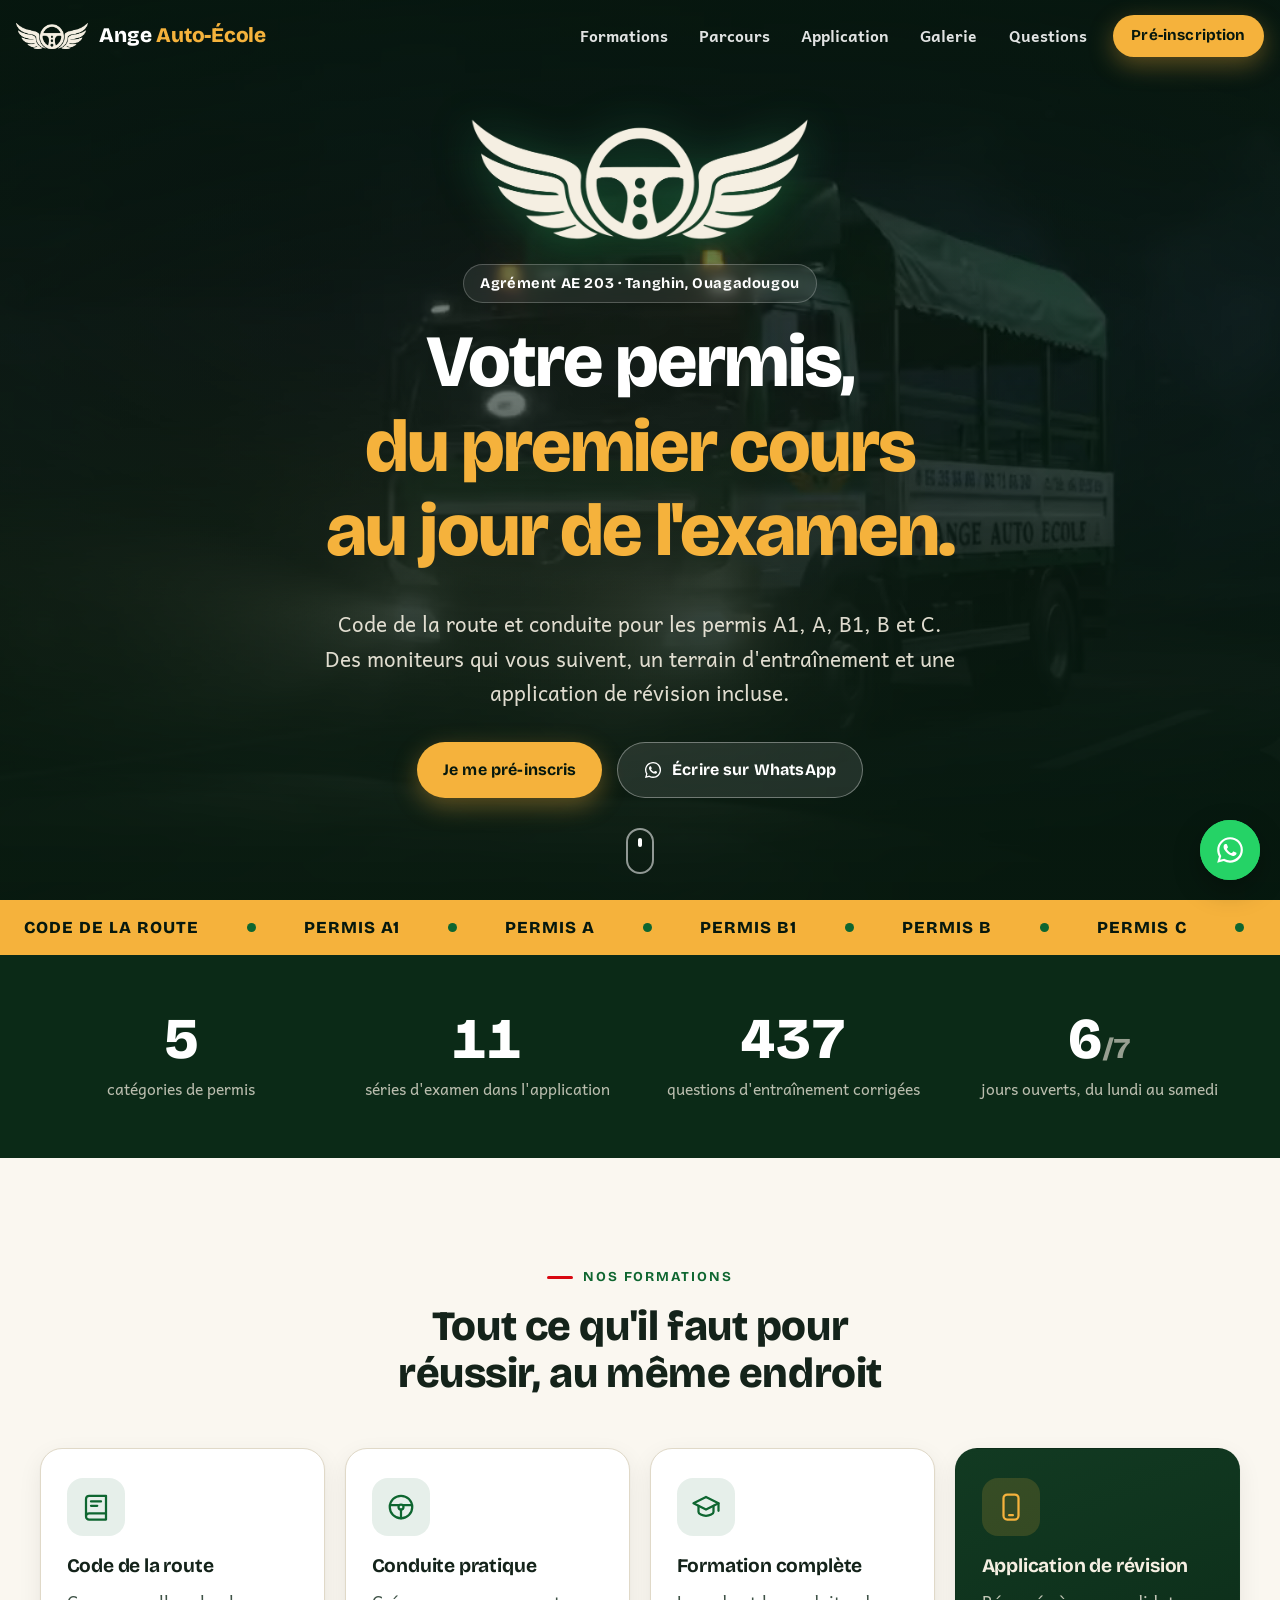
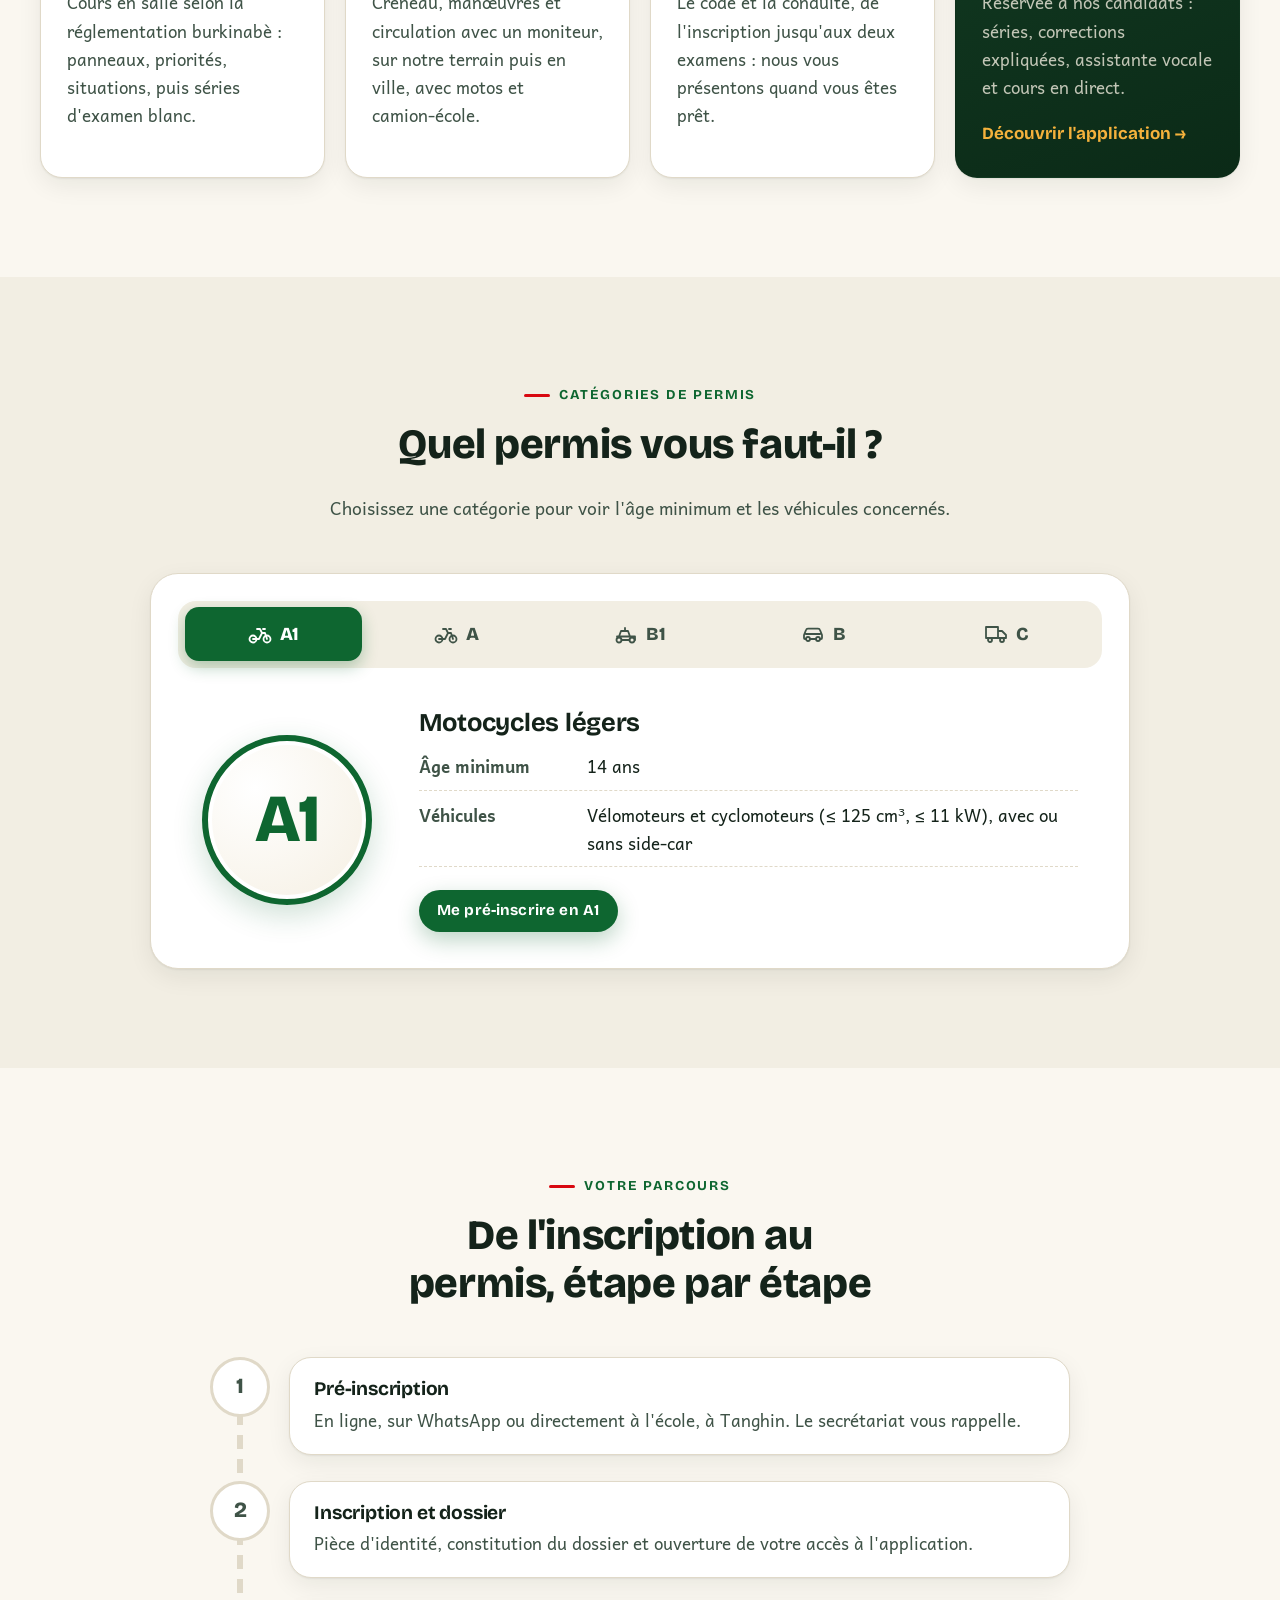
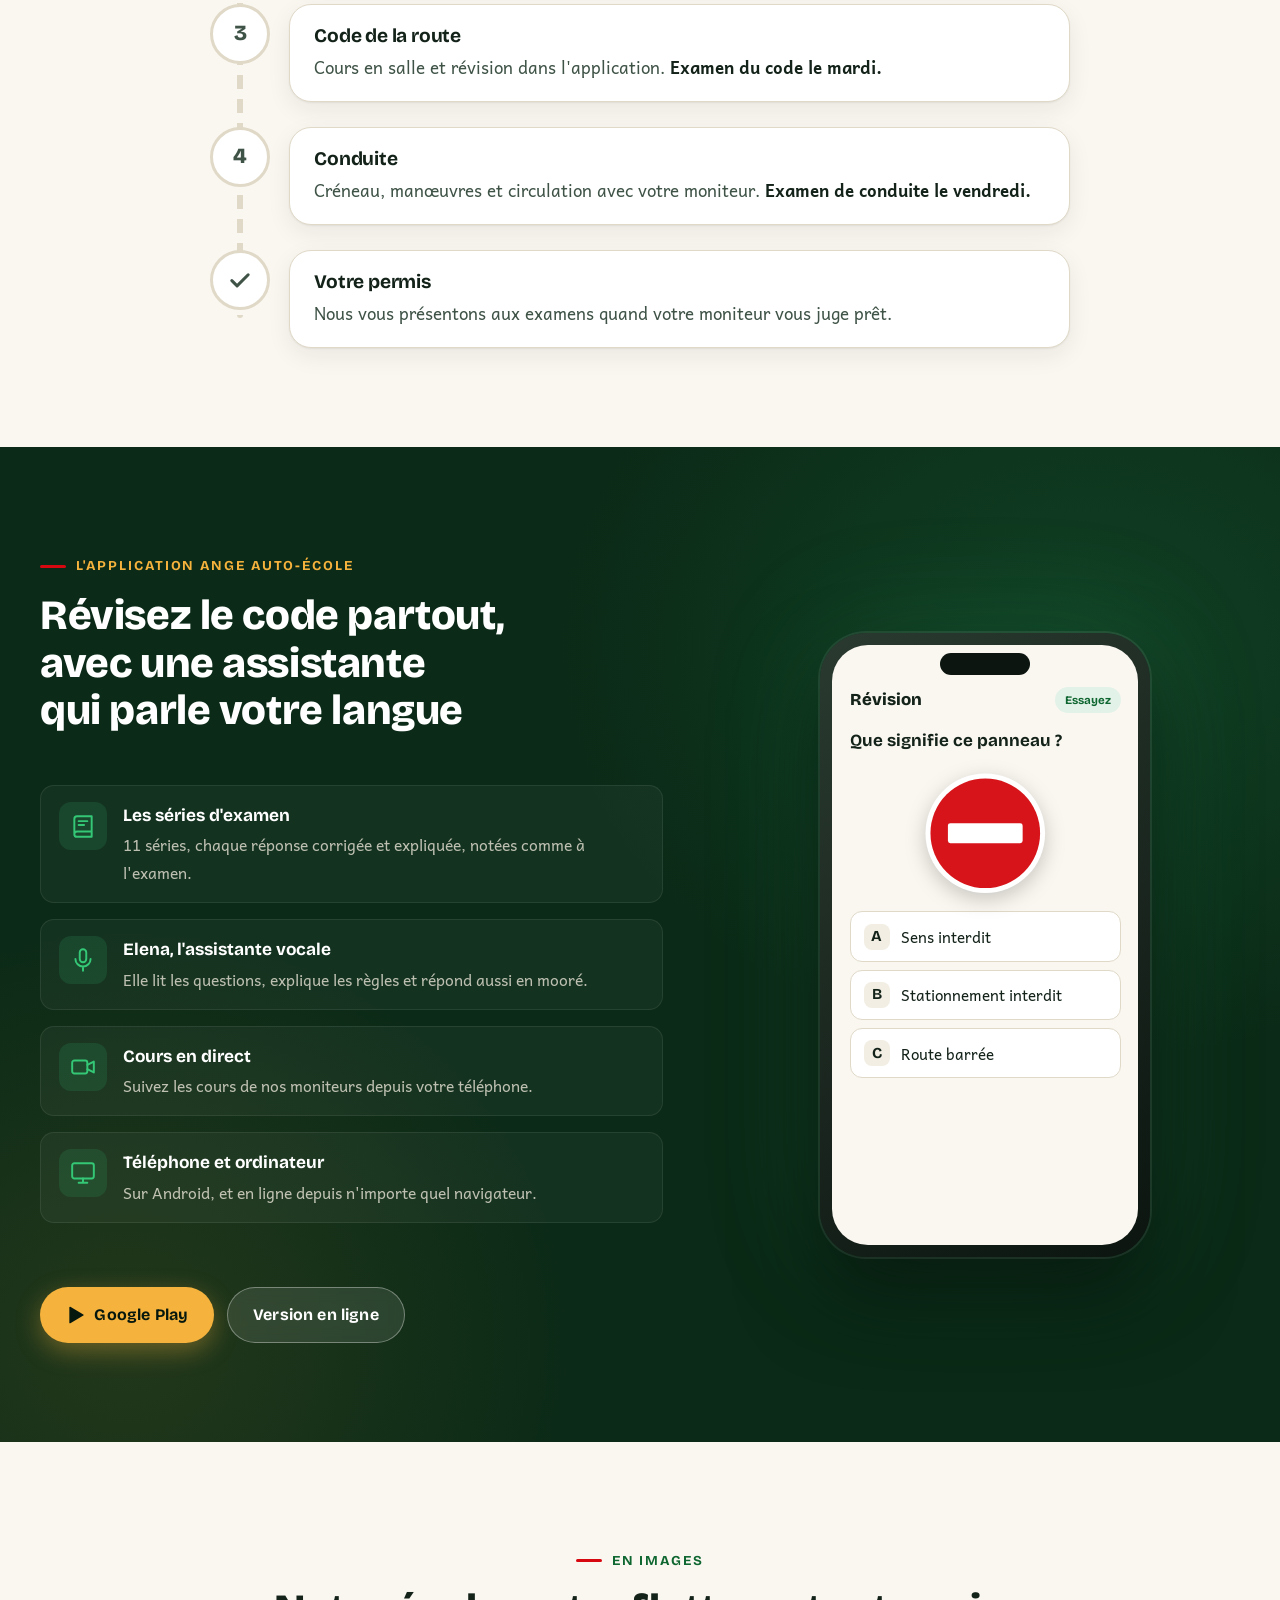
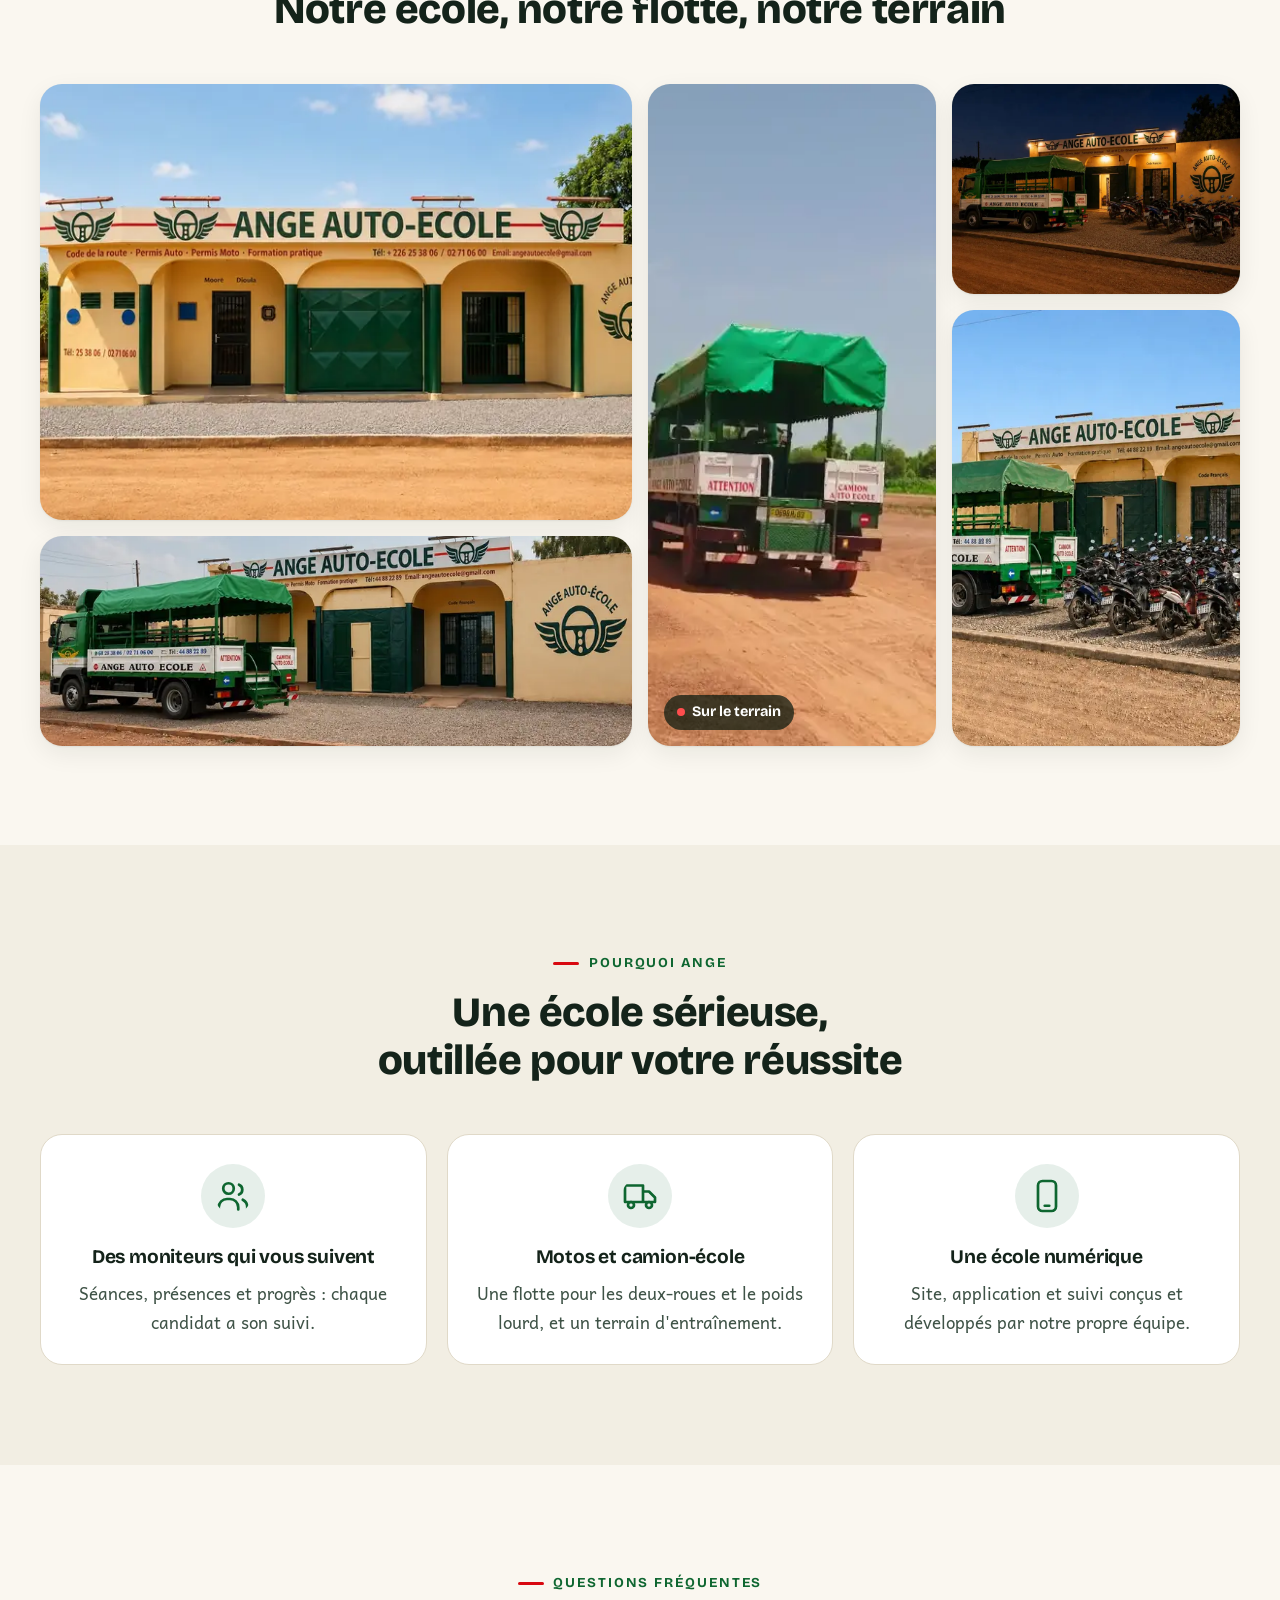
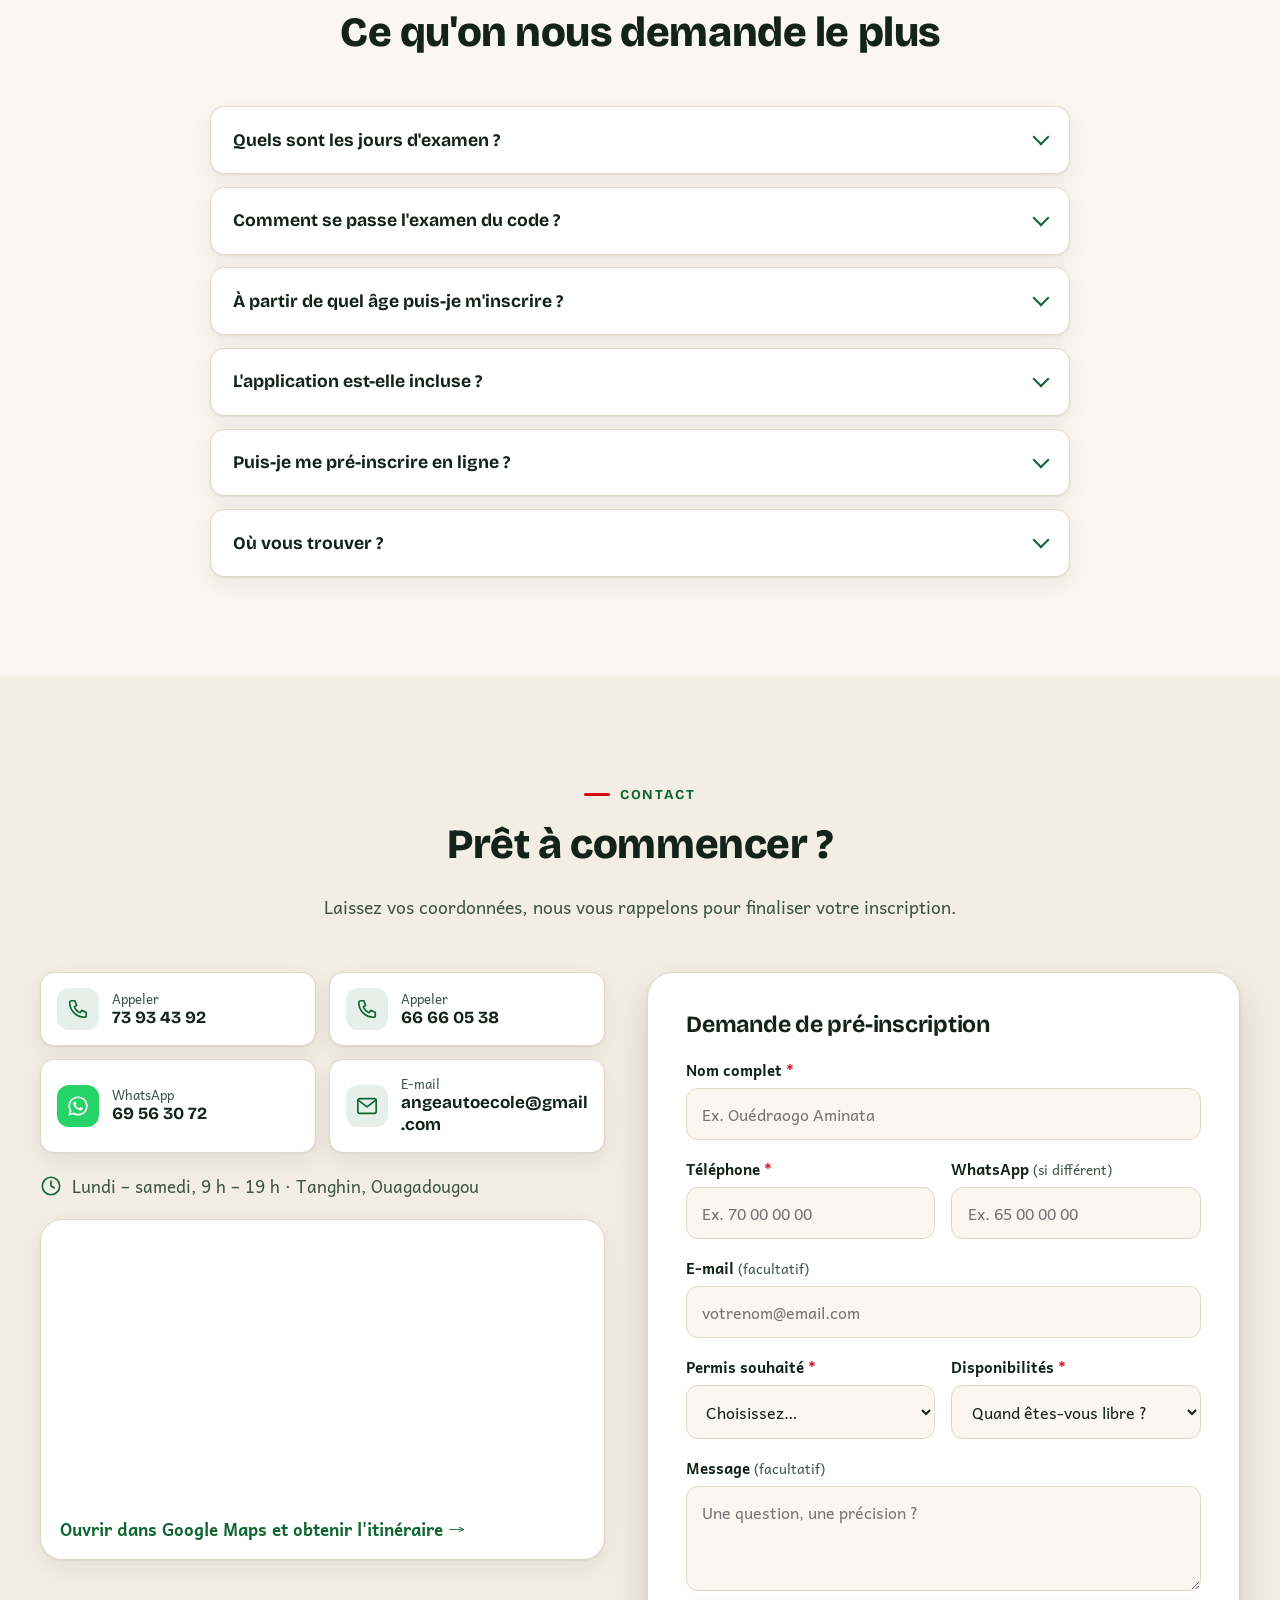
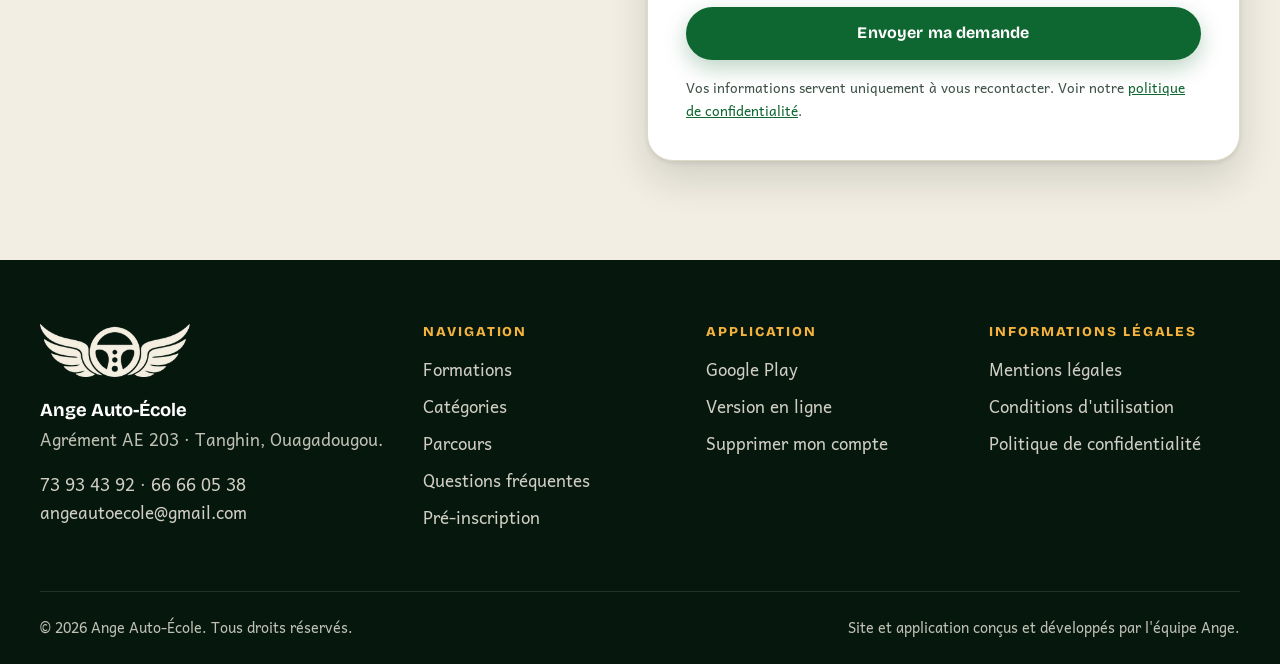
==== index.html @ 846c9642 "Logo roue ailee dans l'en-tete, retrait de la mention DGTTM, agrement AE 203 Co-Authored-By: Claude " ====
<!DOCTYPE html>
<html lang="fr">
<head>
    <meta charset="UTF-8">
    <meta name="viewport" content="width=device-width, initial-scale=1.0">
    <title>Ange Auto-École — Permis de conduire à Ouagadougou (Tanghin)</title>
    <meta name="description" content="Agrément AE 203 · Tanghin, Ouagadougou. Code de la route et conduite, permis A1, A, B1, B et C. Application de révision incluse pour nos candidats. Pré-inscription en ligne.">
    <meta property="og:type" content="website">
    <meta property="og:title" content="Ange Auto-École — Permis de conduire à Ouagadougou">
    <meta property="og:description" content="Code de la route et conduite, permis A1, A, B1, B et C. Agrément AE 203, avec son application de révision.">
    <meta property="og:image" content="https://www.angeautoecole.com/assets/images/Image6_ANGE.jpeg">
    <meta property="og:url" content="https://www.angeautoecole.com/">
    <meta property="og:site_name" content="Ange Auto-École">
    <meta property="og:locale" content="fr_FR">
    <meta name="twitter:card" content="summary_large_image">
    <meta name="theme-color" content="#0b2a17">
    <meta name="color-scheme" content="light dark">
    <link rel="icon" type="image/png" href="assets/icons/icon-192.png">
    <link rel="manifest" href="manifest.json">
    <link rel="apple-touch-icon" href="assets/icons/apple-touch-icon.png">
    <meta name="apple-mobile-web-app-capable" content="yes">
    <meta name="apple-mobile-web-app-status-bar-style" content="black-translucent">
    <meta name="apple-mobile-web-app-title" content="Ange Auto-École">
    <link rel="canonical" href="https://www.angeautoecole.com/">
    <link rel="preconnect" href="https://fonts.googleapis.com">
    <link rel="preconnect" href="https://fonts.gstatic.com" crossorigin>
    <link href="https://fonts.googleapis.com/css2?family=Andika:wght@400;700&family=Bricolage+Grotesque:opsz,wght@12..96,600;12..96,700;12..96,800&display=swap" rel="stylesheet">
    <link rel="preload" as="image" href="assets/video/accueil-camion.webp">
    <link rel="stylesheet" href="styles.css?v=4">
    <script>document.documentElement.classList.add('js');</script>
    <script type="application/ld+json">
    {
        "@context": "https://schema.org",
        "@type": "DrivingSchool",
        "name": "Ange Auto-École",
        "url": "https://www.angeautoecole.com",
        "logo": "https://www.angeautoecole.com/assets/logo/LOGO_ANGE.png",
        "image": "https://www.angeautoecole.com/assets/images/Image6_ANGE.jpeg",
        "telephone": ["+22673934392", "+22666660538", "+22669563072"],
        "email": "angeautoecole@gmail.com",
        "address": {
            "@type": "PostalAddress",
            "addressLocality": "Tanghin, Ouagadougou",
            "addressCountry": "BF"
        },
        "geo": {
            "@type": "GeoCoordinates",
            "latitude": 12.4052614,
            "longitude": -1.5313842
        },
        "hasMap": "https://maps.google.com/?cid=18433097318512551533",
        "areaServed": "Ouagadougou",
        "openingHours": "Mo-Sa 09:00-19:00",
        "description": "Auto-école à Tanghin, Ouagadougou, agrément AE 203. Formation au code de la route et à la conduite pratique, catégories A1, A, B1, B, C."
    }
    </script>
    <script type="application/ld+json">
    {
        "@context": "https://schema.org",
        "@type": "FAQPage",
        "mainEntity": [
            {"@type": "Question", "name": "Quels sont les jours d'examen ?", "acceptedAnswer": {"@type": "Answer", "text": "À Ouagadougou, l'examen du code a lieu le mardi et l'examen de conduite le vendredi. Nous vous inscrivons à la session quand votre moniteur vous juge prêt."}},
            {"@type": "Question", "name": "Comment se passe l'examen du code ?", "acceptedAnswer": {"@type": "Answer", "text": "Dans sa forme sur planches projetées, l'examen compte 30 questions et il faut au moins 25 bonnes réponses. Une question à plusieurs réponses n'est juste que si toutes les bonnes cases sont cochées, et elles seules."}},
            {"@type": "Question", "name": "À partir de quel âge puis-je m'inscrire ?", "acceptedAnswer": {"@type": "Answer", "text": "14 ans pour le permis A1, 16 ans pour le A et le B1, 18 ans pour le B et le C."}},
            {"@type": "Question", "name": "L'application est-elle incluse ?", "acceptedAnswer": {"@type": "Answer", "text": "Oui. L'application Ange Auto-École est réservée à nos candidats : votre accès est créé avec votre inscription au secrétariat."}},
            {"@type": "Question", "name": "Puis-je me pré-inscrire en ligne ?", "acceptedAnswer": {"@type": "Answer", "text": "Oui, avec le formulaire de pré-inscription du site. Le secrétariat vous rappelle pour finaliser l'inscription."}}
        ]
    }
    </script>
</head>
<body class="page-accueil">
    <a class="lien-evitement" href="#contenu">Aller au contenu</a>
    <div class="progression" aria-hidden="true"><span></span></div>

    <header class="entete" data-entete>
        <nav class="entete__barre" aria-label="Navigation principale">
            <a class="marque" href="index.html" aria-label="Ange Auto-École, accueil">
                <span class="marque__logo" aria-hidden="true"></span>
                <span class="marque__nom">Ange <span>Auto-École</span></span>
            </a>
            <button class="burger" type="button" aria-expanded="false" aria-controls="menu" aria-label="Ouvrir le menu">
                <span></span><span></span><span></span>
            </button>
            <ul class="menu" id="menu">
                <li><a href="#formations">Formations</a></li>
                <li><a href="#parcours">Parcours</a></li>
                <li><a href="#application">Application</a></li>
                <li><a href="#galerie">Galerie</a></li>
                <li><a href="#faq">Questions</a></li>
                <li class="menu__cta"><a class="bouton bouton--or bouton--petit" href="#contact">Pré-inscription</a></li>
            </ul>
        </nav>
    </header>

    <main id="contenu">
        <!-- ============ ACCUEIL ============ -->
        <section class="hero" aria-labelledby="hero-titre">
            <div class="hero__fond" aria-hidden="true">
                <img class="hero__affiche" src="assets/video/accueil-camion.webp" alt="" width="1280" height="720">
                <video class="hero__video" muted loop playsinline preload="none" poster="assets/video/accueil-camion.webp" data-video-accueil>
                    <source data-src="assets/video/accueil-camion.webm" type="video/webm">
                    <source data-src="assets/video/accueil-camion.mp4" type="video/mp4">
                </video>
                <div class="hero__voile"></div>
            </div>

            <div class="hero__contenu">
                <div class="embleme embleme--anime" role="img" aria-label="Logo Ange Auto-École : la roue ailée">
                    <div class="embleme__aile embleme__aile--gauche">
                        <span class="embleme__calque embleme__calque--haut"></span>
                        <span class="embleme__calque embleme__calque--bas"></span>
                    </div>
                    <div class="embleme__aile embleme__aile--droite">
                        <span class="embleme__calque embleme__calque--haut"></span>
                        <span class="embleme__calque embleme__calque--bas"></span>
                    </div>
                    <span class="embleme__calque embleme__calque--volant"></span>
                </div>

                <p class="hero__surtitre">Agrément AE 203 · Tanghin, Ouagadougou</p>
                <h1 id="hero-titre" class="hero__titre">
                    Votre permis,
                    <span class="texte-or">du premier cours au jour de l'examen.</span>
                </h1>
                <p class="hero__texte">Code de la route et conduite pour les permis A1, A, B1, B et C. Des moniteurs qui vous suivent, un terrain d'entraînement et une application de révision incluse.</p>
                <div class="hero__actions">
                    <a class="bouton bouton--or" href="#contact">Je me pré-inscris</a>
                    <a class="bouton bouton--verre" href="https://wa.me/22669563072?text=Bonjour%2C%20je%20souhaite%20des%20informations%20sur%20les%20formations%20d%27Ange%20Auto-%C3%89cole." target="_blank" rel="noopener">
                        <svg class="icone" aria-hidden="true"><use href="#i-whatsapp"></use></svg>
                        Écrire sur WhatsApp
                    </a>
                </div>
            </div>

            <a class="hero__defiler" href="#formations" aria-label="Descendre vers les formations"><span></span></a>
        </section>

        <!-- Bande défilante -->
        <div class="bande" aria-hidden="true">
            <div class="bande__piste">
                <span>Code de la route</span><span>Permis A1</span><span>Permis A</span><span>Permis B1</span><span>Permis B</span><span>Permis C</span><span>Agrément AE 203</span><span>Application incluse</span>
                <span>Code de la route</span><span>Permis A1</span><span>Permis A</span><span>Permis B1</span><span>Permis B</span><span>Permis C</span><span>Agrément AE 203</span><span>Application incluse</span>
            </div>
        </div>

        <!-- Chiffres -->
        <section class="chiffres" aria-label="Ange Auto-École en chiffres">
            <div class="conteneur chiffres__grille">
                <div class="chiffre reveal">
                    <strong data-compteur="5">5</strong>
                    <span>catégories de permis</span>
                </div>
                <div class="chiffre reveal" style="--i:1">
                    <strong data-compteur="11">11</strong>
                    <span>séries d'examen dans l'application</span>
                </div>
                <div class="chiffre reveal" style="--i:2">
                    <strong data-compteur="437">437</strong>
                    <span>questions d'entraînement corrigées</span>
                </div>
                <div class="chiffre reveal" style="--i:3">
                    <strong>6<small>/7</small></strong>
                    <span>jours ouverts, du lundi au samedi</span>
                </div>
            </div>
        </section>

        <!-- ============ FORMATIONS ============ -->
        <section id="formations" class="section" aria-labelledby="formations-titre">
            <div class="conteneur">
                <header class="section__entete reveal">
                    <p class="surtitre">Nos formations</p>
                    <h2 id="formations-titre">Tout ce qu'il faut pour réussir, au même endroit</h2>
                </header>

                <div class="offres">
                    <article class="offre reveal">
                        <div class="offre__icone"><svg aria-hidden="true"><use href="#i-livre"></use></svg></div>
                        <h3>Code de la route</h3>
                        <p>Cours en salle selon la réglementation burkinabè : panneaux, priorités, situations, puis séries d'examen blanc.</p>
                    </article>
                    <article class="offre reveal" style="--i:1">
                        <div class="offre__icone"><svg aria-hidden="true"><use href="#i-volant"></use></svg></div>
                        <h3>Conduite pratique</h3>
                        <p>Créneau, manœuvres et circulation avec un moniteur, sur notre terrain puis en ville, avec motos et camion-école.</p>
                    </article>
                    <article class="offre reveal" style="--i:2">
                        <div class="offre__icone"><svg aria-hidden="true"><use href="#i-diplome"></use></svg></div>
                        <h3>Formation complète</h3>
                        <p>Le code et la conduite, de l'inscription jusqu'aux deux examens : nous vous présentons quand vous êtes prêt.</p>
                    </article>
                    <a class="offre offre--app reveal" style="--i:3" href="#application">
                        <div class="offre__icone"><svg aria-hidden="true"><use href="#i-telephone"></use></svg></div>
                        <h3>Application de révision</h3>
                        <p>Réservée à nos candidats : séries, corrections expliquées, assistante vocale et cours en direct.</p>
                        <span class="offre__lien">Découvrir l'application <span aria-hidden="true">→</span></span>
                    </a>
                </div>
            </div>
        </section>

        <!-- ============ CATÉGORIES ============ -->
        <section id="categories" class="section section--creme" aria-labelledby="categories-titre">
            <div class="conteneur">
                <header class="section__entete reveal">
                    <p class="surtitre">Catégories de permis</p>
                    <h2 id="categories-titre">Quel permis vous faut-il ?</h2>
                    <p class="section__intro">Choisissez une catégorie pour voir l'âge minimum et les véhicules concernés.</p>
                </header>

                <div class="categories reveal" data-categories>
                    <div class="categories__onglets" role="tablist" aria-label="Catégories de permis">
                        <button role="tab" id="onglet-a1" aria-controls="cat-a1" aria-selected="true" type="button"><svg aria-hidden="true"><use href="#i-moto"></use></svg>A1</button>
                        <button role="tab" id="onglet-a" aria-controls="cat-a" aria-selected="false" tabindex="-1" type="button"><svg aria-hidden="true"><use href="#i-moto"></use></svg>A</button>
                        <button role="tab" id="onglet-b1" aria-controls="cat-b1" aria-selected="false" tabindex="-1" type="button"><svg aria-hidden="true"><use href="#i-tricycle"></use></svg>B1</button>
                        <button role="tab" id="onglet-b" aria-controls="cat-b" aria-selected="false" tabindex="-1" type="button"><svg aria-hidden="true"><use href="#i-voiture"></use></svg>B</button>
                        <button role="tab" id="onglet-c" aria-controls="cat-c" aria-selected="false" tabindex="-1" type="button"><svg aria-hidden="true"><use href="#i-camion"></use></svg>C</button>
                    </div>

                    <div class="categories__panneaux">
                        <article class="categorie" role="tabpanel" id="cat-a1" aria-labelledby="onglet-a1">
                            <div class="categorie__lettre" aria-hidden="true">A1</div>
                            <div class="categorie__corps">
                                <h3>Motocycles légers</h3>
                                <dl>
                                    <div><dt>Âge minimum</dt><dd>14 ans</dd></div>
                                    <div><dt>Véhicules</dt><dd>Vélomoteurs et cyclomoteurs (≤ 125 cm³, ≤ 11 kW), avec ou sans side-car</dd></div>
                                </dl>
                                <a class="bouton bouton--vert bouton--petit" href="#contact" data-choisir="A1">Me pré-inscrire en A1</a>
                            </div>
                        </article>
                        <article class="categorie" role="tabpanel" id="cat-a" aria-labelledby="onglet-a" hidden>
                            <div class="categorie__lettre" aria-hidden="true">A</div>
                            <div class="categorie__corps">
                                <h3>Motocycles</h3>
                                <dl>
                                    <div><dt>Âge minimum</dt><dd>16 ans</dd></div>
                                    <div><dt>Véhicules</dt><dd>Motocycles de plus de 125 cm³, avec ou sans side-car</dd></div>
                                </dl>
                                <a class="bouton bouton--vert bouton--petit" href="#contact" data-choisir="A">Me pré-inscrire en A</a>
                            </div>
                        </article>
                        <article class="categorie" role="tabpanel" id="cat-b1" aria-labelledby="onglet-b1" hidden>
                            <div class="categorie__lettre" aria-hidden="true">B1</div>
                            <div class="categorie__corps">
                                <h3>Tricycles et quadricycles</h3>
                                <dl>
                                    <div><dt>Âge minimum</dt><dd>16 ans</dd></div>
                                    <div><dt>Véhicules</dt><dd>Tricycles et quadricycles à moteur</dd></div>
                                </dl>
                                <a class="bouton bouton--vert bouton--petit" href="#contact" data-choisir="B1">Me pré-inscrire en B1</a>
                            </div>
                        </article>
                        <article class="categorie" role="tabpanel" id="cat-b" aria-labelledby="onglet-b" hidden>
                            <div class="categorie__lettre" aria-hidden="true">B</div>
                            <div class="categorie__corps">
                                <h3>Voitures</h3>
                                <dl>
                                    <div><dt>Âge minimum</dt><dd>18 ans</dd></div>
                                    <div><dt>Véhicules</dt><dd>Automobiles de PTAC ≤ 3 500 kg, 8 places au plus</dd></div>
                                </dl>
                                <a class="bouton bouton--vert bouton--petit" href="#contact" data-choisir="B">Me pré-inscrire en B</a>
                            </div>
                        </article>
                        <article class="categorie" role="tabpanel" id="cat-c" aria-labelledby="onglet-c" hidden>
                            <div class="categorie__lettre" aria-hidden="true">C</div>
                            <div class="categorie__corps">
                                <h3>Poids lourds</h3>
                                <dl>
                                    <div><dt>Âge minimum</dt><dd>18 ans</dd></div>
                                    <div><dt>Véhicules</dt><dd>Transport de marchandises, PTAC supérieur à 3 500 kg</dd></div>
                                </dl>
                                <a class="bouton bouton--vert bouton--petit" href="#contact" data-choisir="C">Me pré-inscrire en C</a>
                            </div>
                        </article>
                    </div>
                </div>
            </div>
        </section>

        <!-- ============ PARCOURS ============ -->
        <section id="parcours" class="section" aria-labelledby="parcours-titre">
            <div class="conteneur conteneur--etroit">
                <header class="section__entete reveal">
                    <p class="surtitre">Votre parcours</p>
                    <h2 id="parcours-titre">De l'inscription au permis, étape par étape</h2>
                </header>

                <div class="route" data-route>
                    <div class="route__ligne" aria-hidden="true"><span></span></div>
                    <ol>
                        <li class="etape reveal">
                            <span class="etape__num">1</span>
                            <div class="etape__carte">
                                <h3>Pré-inscription</h3>
                                <p>En ligne, sur WhatsApp ou directement à l'école, à Tanghin. Le secrétariat vous rappelle.</p>
                            </div>
                        </li>
                        <li class="etape reveal">
                            <span class="etape__num">2</span>
                            <div class="etape__carte">
                                <h3>Inscription et dossier</h3>
                                <p>Pièce d'identité, constitution du dossier et ouverture de votre accès à l'application.</p>
                            </div>
                        </li>
                        <li class="etape reveal">
                            <span class="etape__num">3</span>
                            <div class="etape__carte">
                                <h3>Code de la route</h3>
                                <p>Cours en salle et révision dans l'application. <strong>Examen du code le mardi.</strong></p>
                            </div>
                        </li>
                        <li class="etape reveal">
                            <span class="etape__num">4</span>
                            <div class="etape__carte">
                                <h3>Conduite</h3>
                                <p>Créneau, manœuvres et circulation avec votre moniteur. <strong>Examen de conduite le vendredi.</strong></p>
                            </div>
                        </li>
                        <li class="etape etape--fin reveal">
                            <span class="etape__num"><svg aria-hidden="true"><use href="#i-check"></use></svg></span>
                            <div class="etape__carte">
                                <h3>Votre permis</h3>
                                <p>Nous vous présentons aux examens quand votre moniteur vous juge prêt.</p>
                            </div>
                        </li>
                    </ol>
                </div>
            </div>
        </section>

        <!-- ============ APPLICATION ============ -->
        <section id="application" class="section section--sombre" aria-labelledby="application-titre">
            <div class="conteneur application">
                <div class="application__texte">
                    <header class="section__entete section__entete--gauche reveal">
                        <p class="surtitre surtitre--or">L'application Ange Auto-École</p>
                        <h2 id="application-titre">Révisez le code partout, avec une assistante qui parle votre langue</h2>
                    </header>
                    <ul class="atouts">
                        <li class="reveal"><svg aria-hidden="true"><use href="#i-livre"></use></svg><div><strong>Les séries d'examen</strong><span>11 séries, chaque réponse corrigée et expliquée, notées comme à l'examen.</span></div></li>
                        <li class="reveal" style="--i:1"><svg aria-hidden="true"><use href="#i-micro"></use></svg><div><strong>Elena, l'assistante vocale</strong><span>Elle lit les questions, explique les règles et répond aussi en mooré.</span></div></li>
                        <li class="reveal" style="--i:2"><svg aria-hidden="true"><use href="#i-direct"></use></svg><div><strong>Cours en direct</strong><span>Suivez les cours de nos moniteurs depuis votre téléphone.</span></div></li>
                        <li class="reveal" style="--i:3"><svg aria-hidden="true"><use href="#i-ecran"></use></svg><div><strong>Téléphone et ordinateur</strong><span>Sur Android, et en ligne depuis n'importe quel navigateur.</span></div></li>
                    </ul>
                    <p class="application__note reveal">Accès réservé à nos candidats inscrits : il est créé avec votre inscription.</p>
                    <div class="application__actions reveal">
                        <a class="bouton bouton--or" href="https://play.google.com/store/apps/details?id=com.angeautoecole.app" target="_blank" rel="noopener">
                            <svg class="icone" aria-hidden="true"><use href="#i-play"></use></svg>
                            Google Play
                        </a>
                        <a class="bouton bouton--verre" href="https://app.angeautoecole.com/" target="_blank" rel="noopener">Version en ligne</a>
                    </div>
                </div>

                <div class="telephone reveal" style="--i:2">
                    <div class="telephone__ecran">
                        <div class="telephone__barre"><span>Révision</span><span class="pastille">Essayez</span></div>
                        <p class="telephone__question">Que signifie ce panneau ?</p>
                        <svg class="panneau" viewBox="0 0 100 100" role="img" aria-label="Panneau rond rouge barré d'un trait blanc horizontal">
                            <circle cx="50" cy="50" r="48" fill="#fff"/>
                            <circle cx="50" cy="50" r="44" fill="#d7141a"/>
                            <rect x="20" y="42" width="60" height="16" rx="2" fill="#fff"/>
                        </svg>
                        <div class="quiz" data-quiz>
                            <button type="button" data-juste="true"><b>A</b>Sens interdit</button>
                            <button type="button"><b>B</b>Stationnement interdit</button>
                            <button type="button"><b>C</b>Route barrée</button>
                        </div>
                        <div class="verdict" data-verdict hidden>
                            <img src="assets/elena/elena-felicitations.webp" width="56" height="56" alt="">
                            <p aria-live="polite"></p>
                        </div>
                    </div>
                </div>
            </div>
        </section>

        <!-- ============ GALERIE ============ -->
        <section id="galerie" class="section" aria-labelledby="galerie-titre">
            <div class="conteneur">
                <header class="section__entete reveal">
                    <p class="surtitre">En images</p>
                    <h2 id="galerie-titre">Notre école, notre flotte, notre terrain</h2>
                </header>

                <div class="galerie" data-galerie>
                    <button class="galerie__item galerie__item--large reveal" type="button" data-grand="assets/photos/ange-6-1600.webp" aria-label="Agrandir : la façade de jour">
                        <img src="assets/photos/ange-6-800.webp" srcset="assets/photos/ange-6-800.webp 800w, assets/photos/ange-6-1600.webp 1600w" sizes="(min-width: 900px) 60vw, 100vw" alt="Façade d’Ange Auto-École de jour, avec son enseigne et la roue ailée peinte" loading="lazy" width="800" height="450">
                    </button>
                    <div class="galerie__item galerie__item--video reveal" style="--i:1">
                        <video muted loop playsinline preload="none" poster="assets/video/terrain.webp" data-video-terrain aria-label="Le camion-école sur le terrain d'entraînement">
                            <source data-src="assets/video/terrain.mp4" type="video/mp4">
                        </video>
                        <span class="galerie__legende">Sur le terrain</span>
                    </div>
                    <button class="galerie__item reveal" style="--i:2" type="button" data-grand="assets/photos/ange-3-1600.webp" aria-label="Agrandir : la façade de nuit">
                        <img src="assets/photos/ange-3-800.webp" alt="Façade d'Ange Auto-École de nuit, avec le camion et les motos-écoles" loading="lazy" width="800" height="600">
                    </button>
                    <button class="galerie__item reveal" style="--i:3" type="button" data-grand="assets/photos/ange-4-1600.webp" aria-label="Agrandir : le camion et les motos">
                        <img src="assets/photos/ange-4-800.webp" alt="Le camion-école et la flotte de motos garés devant Ange Auto-École" loading="lazy" width="800" height="600">
                    </button>
                    <button class="galerie__item reveal" style="--i:4" type="button" data-grand="assets/photos/ange-5-1600.webp" aria-label="Agrandir : le camion-école de jour">
                        <img src="assets/photos/ange-5-800.webp" alt="Camion-école et façade d'Ange Auto-École de jour" loading="lazy" width="800" height="600">
                    </button>
                </div>
            </div>
        </section>

        <dialog class="visionneuse" data-visionneuse aria-label="Photo agrandie">
            <img src="" alt="">
            <button class="visionneuse__fermer" type="button" aria-label="Fermer">×</button>
            <button class="visionneuse__nav visionneuse__nav--prec" type="button" aria-label="Photo précédente">‹</button>
            <button class="visionneuse__nav visionneuse__nav--suiv" type="button" aria-label="Photo suivante">›</button>
        </dialog>

        <!-- ============ POURQUOI ============ -->
        <section class="section section--creme" aria-labelledby="pourquoi-titre">
            <div class="conteneur">
                <header class="section__entete reveal">
                    <p class="surtitre">Pourquoi Ange</p>
                    <h2 id="pourquoi-titre">Une école sérieuse, outillée pour votre réussite</h2>
                </header>
                <div class="raisons">
                    <div class="raison reveal"><svg aria-hidden="true"><use href="#i-moniteur"></use></svg><h3>Des moniteurs qui vous suivent</h3><p>Séances, présences et progrès : chaque candidat a son suivi.</p></div>
                    <div class="raison reveal" style="--i:1"><svg aria-hidden="true"><use href="#i-camion"></use></svg><h3>Motos et camion-école</h3><p>Une flotte pour les deux-roues et le poids lourd, et un terrain d'entraînement.</p></div>
                    <div class="raison reveal" style="--i:2"><svg aria-hidden="true"><use href="#i-telephone"></use></svg><h3>Une école numérique</h3><p>Site, application et suivi conçus et développés par notre propre équipe.</p></div>
                </div>
            </div>
        </section>

        <!-- ============ FAQ ============ -->
        <section id="faq" class="section" aria-labelledby="faq-titre">
            <div class="conteneur conteneur--etroit">
                <header class="section__entete reveal">
                    <p class="surtitre">Questions fréquentes</p>
                    <h2 id="faq-titre">Ce qu'on nous demande le plus</h2>
                </header>
                <div class="faq">
                    <details class="reveal">
                        <summary>Quels sont les jours d'examen ?</summary>
                        <p>À Ouagadougou, l'examen du code a lieu le <strong>mardi</strong> et l'examen de conduite le <strong>vendredi</strong>. Nous vous inscrivons à la session quand votre moniteur vous juge prêt.</p>
                    </details>
                    <details class="reveal">
                        <summary>Comment se passe l'examen du code ?</summary>
                        <p>Dans sa forme sur planches projetées, l'examen compte <strong>30 questions</strong> et il faut au moins <strong>25 bonnes réponses</strong>. Une question à plusieurs réponses n'est juste que si toutes les bonnes cases sont cochées, et elles seules. L'application vous entraîne avec ce même barème.</p>
                    </details>
                    <details class="reveal">
                        <summary>À partir de quel âge puis-je m'inscrire ?</summary>
                        <p>14 ans pour le permis A1, 16 ans pour le A et le B1, 18 ans pour le B et le C.</p>
                    </details>
                    <details class="reveal">
                        <summary>L'application est-elle incluse ?</summary>
                        <p>Oui. L'application Ange Auto-École est réservée à nos candidats : votre accès est créé avec votre inscription au secrétariat. Elle fonctionne sur Android et en ligne.</p>
                    </details>
                    <details class="reveal">
                        <summary>Puis-je me pré-inscrire en ligne ?</summary>
                        <p>Oui, avec le <a href="#contact">formulaire de pré-inscription</a> ci-dessous. Le secrétariat vous rappelle pour finaliser l'inscription et convenir de vos horaires.</p>
                    </details>
                    <details class="reveal">
                        <summary>Où vous trouver ?</summary>
                        <p>À Tanghin, Ouagadougou, du lundi au samedi de 9 h à 19 h. <a href="https://maps.google.com/?cid=18433097318512551533" target="_blank" rel="noopener">Itinéraire Google Maps</a>.</p>
                    </details>
                </div>
            </div>
        </section>

        <!-- ============ CONTACT ============ -->
        <section id="contact" class="section section--creme" aria-labelledby="contact-titre">
            <div class="conteneur">
                <header class="section__entete reveal">
                    <p class="surtitre">Contact</p>
                    <h2 id="contact-titre">Prêt à commencer ?</h2>
                    <p class="section__intro">Laissez vos coordonnées, nous vous rappelons pour finaliser votre inscription.</p>
                </header>

                <div class="contact">
                    <div class="contact__infos reveal">
                        <div class="contact__raccourcis">
                            <a class="raccourci" href="tel:+22673934392"><svg aria-hidden="true"><use href="#i-appel"></use></svg><span><small>Appeler</small>73 93 43 92</span></a>
                            <a class="raccourci" href="tel:+22666660538"><svg aria-hidden="true"><use href="#i-appel"></use></svg><span><small>Appeler</small>66 66 05 38</span></a>
                            <a class="raccourci raccourci--wa" href="https://wa.me/22669563072?text=Bonjour%2C%20je%20souhaite%20des%20informations%20sur%20les%20formations%20d%27Ange%20Auto-%C3%89cole." target="_blank" rel="noopener"><svg aria-hidden="true"><use href="#i-whatsapp"></use></svg><span><small>WhatsApp</small>69 56 30 72</span></a>
                            <a class="raccourci" href="mailto:angeautoecole@gmail.com"><svg aria-hidden="true"><use href="#i-mail"></use></svg><span><small>E-mail</small>angeautoecole@gmail.com</span></a>
                        </div>
                        <p class="contact__horaires"><svg aria-hidden="true"><use href="#i-horloge"></use></svg> Lundi – samedi, 9 h – 19 h · Tanghin, Ouagadougou</p>
                        <div class="carte">
                            <iframe src="https://maps.google.com/maps?q=12.4052614,-1.5313842&hl=fr&z=16&output=embed" loading="lazy" title="Localisation d'Ange Auto-École, Tanghin, Ouagadougou" allowfullscreen referrerpolicy="no-referrer-when-downgrade"></iframe>
                            <a class="carte__lien" href="https://maps.google.com/?cid=18433097318512551533" target="_blank" rel="noopener">Ouvrir dans Google Maps et obtenir l'itinéraire →</a>
                        </div>
                    </div>

                    <form class="formulaire reveal" style="--i:1" name="pre-inscription" method="POST" action="/merci.html" data-netlify="true" netlify-honeypot="bot-field">
                        <input type="hidden" name="form-name" value="pre-inscription">
                        <p class="hp-field"><label>Ne remplissez pas ce champ : <input name="bot-field"></label></p>

                        <h3>Demande de pré-inscription</h3>

                        <div class="champ">
                            <label for="nom">Nom complet <span class="req">*</span></label>
                            <input id="nom" type="text" name="nom" placeholder="Ex. Ouédraogo Aminata" autocomplete="name" required>
                        </div>
                        <div class="champs-2">
                            <div class="champ">
                                <label for="telephone">Téléphone <span class="req">*</span></label>
                                <input id="telephone" type="tel" name="telephone" placeholder="Ex. 70 00 00 00" autocomplete="tel" required>
                            </div>
                            <div class="champ">
                                <label for="whatsapp">WhatsApp <span class="opt">(si différent)</span></label>
                                <input id="whatsapp" type="tel" name="whatsapp" placeholder="Ex. 65 00 00 00">
                            </div>
                        </div>
                        <div class="champ">
                            <label for="email">E-mail <span class="opt">(facultatif)</span></label>
                            <input id="email" type="email" name="email" placeholder="votrenom@email.com" autocomplete="email">
                        </div>
                        <div class="champs-2">
                            <div class="champ">
                                <label for="categorie">Permis souhaité <span class="req">*</span></label>
                                <select id="categorie" name="categorie" required>
                                    <option value="">Choisissez…</option>
                                    <option value="A1">A1 – Cyclomoteurs et motocycles légers</option>
                                    <option value="A">A – Motocycles</option>
                                    <option value="B1">B1 – Tricycles et quadricycles</option>
                                    <option value="B">B – Voitures particulières</option>
                                    <option value="C">C – Poids lourds</option>
                                    <option value="Code seul">Code de la route uniquement</option>
                                    <option value="A définir">Je ne sais pas encore, conseillez-moi</option>
                                </select>
                            </div>
                            <div class="champ">
                                <label for="disponibilite">Disponibilités <span class="req">*</span></label>
                                <select id="disponibilite" name="disponibilite" required>
                                    <option value="">Quand êtes-vous libre ?</option>
                                    <option value="Matin">En matinée</option>
                                    <option value="Après-midi">L'après-midi</option>
                                    <option value="Soir">En fin de journée</option>
                                    <option value="Week-end">Le week-end</option>
                                    <option value="Flexible">Flexible, à votre convenance</option>
                                </select>
                            </div>
                        </div>
                        <div class="champ">
                            <label for="message">Message <span class="opt">(facultatif)</span></label>
                            <textarea id="message" name="message" placeholder="Une question, une précision ?" rows="3"></textarea>
                        </div>

                        <button class="bouton bouton--vert bouton--plein" type="submit">Envoyer ma demande</button>
                        <p class="formulaire__legal">Vos informations servent uniquement à vous recontacter. Voir notre <a href="politique-confidentialite.html">politique de confidentialité</a>.</p>
                    </form>
                </div>
            </div>
        </section>
    </main>

    <!--PIED-->
    <footer class="pied">
        <div class="conteneur pied__grille">
            <div class="pied__marque">
                <span class="pied__logo" role="img" aria-label="Logo Ange Auto-École : la roue ailée"></span>
                <p><strong>Ange Auto-École</strong><br>Agrément AE 203 · Tanghin, Ouagadougou.</p>
                <p class="pied__contacts"><a href="tel:+22673934392">73 93 43 92</a> · <a href="tel:+22666660538">66 66 05 38</a><br><a href="mailto:angeautoecole@gmail.com">angeautoecole@gmail.com</a></p>
            </div>
            <div>
                <h2 class="pied__titre">Navigation</h2>
                <ul>
                    <li><a href="index.html#formations">Formations</a></li>
                    <li><a href="index.html#categories">Catégories</a></li>
                    <li><a href="index.html#parcours">Parcours</a></li>
                    <li><a href="index.html#faq">Questions fréquentes</a></li>
                    <li><a href="index.html#contact">Pré-inscription</a></li>
                </ul>
            </div>
            <div>
                <h2 class="pied__titre">Application</h2>
                <ul>
                    <li><a href="https://play.google.com/store/apps/details?id=com.angeautoecole.app" target="_blank" rel="noopener">Google Play</a></li>
                    <li><a href="https://app.angeautoecole.com/" target="_blank" rel="noopener">Version en ligne</a></li>
                    <li><a href="suppression-compte.html">Supprimer mon compte</a></li>
                </ul>
            </div>
            <div>
                <h2 class="pied__titre">Informations légales</h2>
                <ul>
                    <li><a href="mentions-legales.html">Mentions légales</a></li>
                    <li><a href="conditions-utilisation.html">Conditions d'utilisation</a></li>
                    <li><a href="politique-confidentialite.html">Politique de confidentialité</a></li>
                </ul>
            </div>
        </div>
        <div class="conteneur pied__bas">
            <p>© 2026 Ange Auto-École. Tous droits réservés.</p>
            <p>Site et application conçus et développés par l'équipe Ange.</p>
        </div>
    </footer>

    <a href="https://wa.me/22669563072?text=Bonjour%2C%20je%20souhaite%20des%20informations%20sur%20les%20formations%20d%27Ange%20Auto-%C3%89cole." class="whatsapp-flottant" target="_blank" rel="noopener" aria-label="Contactez-nous sur WhatsApp">
        <svg aria-hidden="true"><use href="#i-whatsapp"></use></svg>
    </a>

    <!--ICONES-->
    <svg xmlns="http://www.w3.org/2000/svg" class="sprite" aria-hidden="true">
        <symbol id="i-whatsapp" viewBox="0 0 32 32"><path fill="currentColor" stroke="none" d="M16.04 3.2C8.96 3.2 3.2 8.96 3.2 16.04c0 2.27.6 4.48 1.73 6.43L3.2 28.8l6.5-1.7a12.8 12.8 0 0 0 6.34 1.64h.01c7.08 0 12.84-5.76 12.84-12.84 0-3.43-1.34-6.65-3.76-9.08a12.75 12.75 0 0 0-9.09-3.62zm0 23.32h-.01a10.66 10.66 0 0 1-5.43-1.49l-.39-.23-4.03 1.06 1.08-3.93-.25-.4a10.63 10.63 0 0 1-1.63-5.69c0-5.88 4.79-10.67 10.67-10.67 2.85 0 5.53 1.11 7.54 3.13a10.6 10.6 0 0 1 3.12 7.55c0 5.88-4.79 10.67-10.67 10.67zm5.85-7.99c-.32-.16-1.9-.94-2.19-1.04-.29-.11-.5-.16-.71.16-.21.32-.82 1.04-1 1.25-.19.21-.37.24-.69.08-.32-.16-1.35-.5-2.58-1.59-.95-.85-1.6-1.9-1.78-2.22-.19-.32-.02-.49.14-.65.14-.14.32-.37.48-.56.16-.19.21-.32.32-.53.11-.21.05-.4-.03-.56-.08-.16-.71-1.72-.98-2.35-.26-.62-.52-.54-.71-.55l-.61-.01c-.21 0-.56.08-.85.4-.29.32-1.11 1.09-1.11 2.65s1.14 3.08 1.3 3.29c.16.21 2.24 3.42 5.43 4.8.76.33 1.35.52 1.81.67.76.24 1.45.21 2 .13.61-.09 1.9-.78 2.16-1.53.27-.75.27-1.39.19-1.53-.08-.13-.29-.21-.61-.37z"/></symbol>
        <symbol id="i-livre" viewBox="0 0 24 24"><path d="M4 19V5.5A2.5 2.5 0 0 1 6.5 3H20v14H6.5A2.5 2.5 0 0 0 4 19.5 2.5 2.5 0 0 0 6.5 22H20v-5"/><path d="M8 7.5h8M8 11h5"/></symbol>
        <symbol id="i-volant" viewBox="0 0 24 24"><circle cx="12" cy="12" r="9"/><circle cx="12" cy="12" r="2"/><path d="M3.5 10.5H10M14 10.5h6.5M12 14v7"/></symbol>
        <symbol id="i-diplome" viewBox="0 0 24 24"><path d="M2 9l10-5 10 5-10 5z"/><path d="M6 11v5c0 1.5 3 3 6 3s6-1.5 6-3v-5M22 9v6"/></symbol>
        <symbol id="i-telephone" viewBox="0 0 24 24"><rect x="6" y="2" width="12" height="20" rx="3"/><path d="M10.5 18.5h3"/></symbol>
        <symbol id="i-moto" viewBox="0 0 24 24"><circle cx="5" cy="17" r="3.5"/><circle cx="19" cy="17" r="3.5"/><path d="M5 17h6l3-6h3l2 6M14 11l-2-4H9M15 7h2"/></symbol>
        <symbol id="i-tricycle" viewBox="0 0 24 24"><circle cx="5" cy="18" r="2.5"/><circle cx="18" cy="18" r="2.5"/><path d="M7.5 18h8M3 14.5h18V18M5 14.5L7 9h7l2 5.5M11 9V6"/></symbol>
        <symbol id="i-voiture" viewBox="0 0 24 24"><path d="M5 17H4a1 1 0 0 1-1-1v-3l2-5a2 2 0 0 1 1.9-1.4h10.2A2 2 0 0 1 19 8l2 5v3a1 1 0 0 1-1 1h-1M9 17h6M5 12h14"/><circle cx="7" cy="17" r="2"/><circle cx="17" cy="17" r="2"/></symbol>
        <symbol id="i-camion" viewBox="0 0 24 24"><path d="M2 5h12v11H2zM14 9h4l4 4v3h-8"/><circle cx="6" cy="18" r="2"/><circle cx="18" cy="18" r="2"/></symbol>
        <symbol id="i-check" viewBox="0 0 24 24"><path d="M5 12.5l4.5 4.5L19 7.5"/></symbol>
        <symbol id="i-micro" viewBox="0 0 24 24"><rect x="9" y="2" width="6" height="12" rx="3"/><path d="M5 11a7 7 0 0 0 14 0M12 18v4"/></symbol>
        <symbol id="i-direct" viewBox="0 0 24 24"><rect x="2" y="6" width="14" height="12" rx="2"/><path d="M16 10l6-3v10l-6-3"/></symbol>
        <symbol id="i-ecran" viewBox="0 0 24 24"><rect x="2" y="3" width="20" height="14" rx="2"/><path d="M8 21h8M12 17v4"/></symbol>
        <symbol id="i-play" viewBox="0 0 24 24"><path fill="currentColor" stroke="none" d="M4 2.8v18.4c0 .6.7 1 1.2.7l15.6-9.2c.5-.3.5-1.1 0-1.4L5.2 2.1C4.7 1.8 4 2.2 4 2.8z"/></symbol>
        <symbol id="i-bouclier" viewBox="0 0 24 24"><path d="M12 2l8 3v6c0 5-3.5 9.5-8 11-4.5-1.5-8-6-8-11V5z"/><path d="M8.5 12l2.5 2.5 4.5-5"/></symbol>
        <symbol id="i-moniteur" viewBox="0 0 24 24"><circle cx="9" cy="7" r="3.5"/><path d="M2.5 21v-1.5A5.5 5.5 0 0 1 8 14h2a5.5 5.5 0 0 1 5.5 5.5V21M16 4.5a3.5 3.5 0 0 1 0 6.5M18.5 14.5a5.5 5.5 0 0 1 3 5V21"/></symbol>
        <symbol id="i-appel" viewBox="0 0 24 24"><path d="M5 3h3.5l2 5-2.5 1.5a11 11 0 0 0 6.5 6.5L16 13.5l5 2V19a2 2 0 0 1-2 2A16 16 0 0 1 3 5a2 2 0 0 1 2-2z"/></symbol>
        <symbol id="i-mail" viewBox="0 0 24 24"><rect x="2" y="4" width="20" height="16" rx="2"/><path d="M2.5 5.5L12 13l9.5-7.5"/></symbol>
        <symbol id="i-horloge" viewBox="0 0 24 24"><circle cx="12" cy="12" r="9.5"/><path d="M12 6.5V12l3.5 2"/></symbol>
    </svg>

    <script src="script.js?v=4" defer></script>
</body>
</html>
---- styles.css ----
/* ==========================================================================
   Ange Auto-École — feuille de style du site
   Les couleurs sont celles de l'application (design.dart) : vert profond de
   la roue ailée, crème de l'enseigne, or de latérite, rouge du logo.
   ========================================================================== */

:root {
    --encre: #06180e;
    --sombre: #0b2a17;
    --sombre-2: #123a22;
    --vert: #0e6630;
    --vert-vif: #14833f;
    --vert-lumiere: #34c776;
    --or: #f5b23c;
    --or-texte: #9a5e05;
    --rouge: #d80810;
    --creme: #f5efe2;

    --fond: #faf7f0;
    --fond-alt: #f2eee3;
    --surface: #ffffff;
    --texte: #14231a;
    --texte-doux: #3f5347;
    --trait: #e0d9c8;
    --accent-texte: var(--vert);

    --rayon: 14px;
    --rayon-grand: 22px;
    --ombre: 0 1px 2px rgba(6, 24, 14, .06), 0 8px 24px rgba(6, 24, 14, .07);
    --ombre-haute: 0 2px 4px rgba(6, 24, 14, .08), 0 18px 40px rgba(6, 24, 14, .14);
    --entete-h: 72px;
    --police-titre: 'Bricolage Grotesque', 'Segoe UI', system-ui, sans-serif;
    --police-texte: 'Andika', 'Segoe UI', system-ui, sans-serif;
    --courbe: cubic-bezier(.2, .7, .2, 1);

    color-scheme: light;
}

@media (prefers-color-scheme: dark) {
    :root {
        --fond: #141d17;
        --fond-alt: #18231c;
        --surface: #1e2b23;
        --texte: #f5efe2;
        --texte-doux: #a9bcaf;
        --trait: #304237;
        --accent-texte: var(--vert-lumiere);
        --or-texte: var(--or);
        --ombre: 0 1px 2px rgba(0, 0, 0, .3), 0 8px 24px rgba(0, 0, 0, .25);
        --ombre-haute: 0 2px 4px rgba(0, 0, 0, .35), 0 18px 40px rgba(0, 0, 0, .4);
        color-scheme: dark;
    }
}

/* ---------- Base ---------- */
*, *::before, *::after { box-sizing: border-box; }

html {
    scroll-behavior: smooth;
    scroll-padding-top: calc(var(--entete-h) + 12px);
    -webkit-text-size-adjust: 100%;
}

body {
    margin: 0;
    font-family: var(--police-texte);
    font-size: 1.0625rem;
    line-height: 1.65;
    color: var(--texte);
    background: var(--fond);
    overflow-x: hidden;
}

h1, h2, h3, .marque__nom, .bouton, .surtitre, .chiffre strong, .categorie__lettre, .etape__num {
    font-family: var(--police-titre);
}

h1, h2, h3 { line-height: 1.15; margin: 0 0 .6em; letter-spacing: -.01em; }
h2 { font-size: clamp(1.75rem, 1.2rem + 2.2vw, 2.6rem); font-weight: 800; }
h3 { font-size: 1.2rem; font-weight: 700; }
p { margin: 0 0 1em; }
img, video, svg { display: block; max-width: 100%; }
a { color: var(--accent-texte); }
button { font: inherit; color: inherit; }

:focus-visible { outline: 3px solid var(--or); outline-offset: 3px; border-radius: 6px; }

.sprite { display: none; }

.lien-evitement {
    position: absolute; left: 1rem; top: -100px; z-index: 2000;
    background: var(--or); color: var(--encre); padding: .6rem 1rem; border-radius: 8px;
    font-weight: 700; text-decoration: none;
}
.lien-evitement:focus { top: 1rem; }

.conteneur { width: min(1200px, 100% - 2rem); margin-inline: auto; }
.conteneur--etroit { width: min(860px, 100% - 2rem); }

.texte-or { color: var(--or); }

/* ---------- Boutons ---------- */
.bouton {
    display: inline-flex; align-items: center; justify-content: center; gap: .55rem;
    min-height: 52px; padding: .85rem 1.6rem; border-radius: 999px; border: 0;
    font-weight: 700; font-size: 1rem; letter-spacing: .01em; text-decoration: none;
    cursor: pointer; position: relative; overflow: hidden; isolation: isolate;
    transition: transform .25s var(--courbe), box-shadow .25s var(--courbe), background-color .25s;
}
.bouton::after {
    /* reflet qui balaie le bouton au survol */
    content: ''; position: absolute; inset: 0; z-index: -1;
    background: linear-gradient(105deg, transparent 35%, rgba(255, 255, 255, .35) 50%, transparent 65%);
    transform: translateX(-120%); transition: transform .6s var(--courbe);
}
.bouton:hover { transform: translateY(-2px); }
.bouton:hover::after { transform: translateX(120%); }
.bouton:active { transform: translateY(0) scale(.98); }
.bouton .icone { width: 20px; height: 20px; flex: none; }

.bouton--or { background: var(--or); color: var(--encre); box-shadow: 0 8px 24px rgba(245, 178, 60, .35); }
.bouton--or:hover { box-shadow: 0 12px 30px rgba(245, 178, 60, .45); }
.bouton--vert { background: var(--vert); color: #fff; box-shadow: 0 8px 22px rgba(14, 102, 48, .28); }
.bouton--vert:hover { background: var(--vert-vif); }
.bouton--verre {
    background: rgba(255, 255, 255, .1); color: #fff;
    border: 1px solid rgba(255, 255, 255, .35);
    -webkit-backdrop-filter: blur(8px); backdrop-filter: blur(8px);
}
.bouton--verre:hover { background: rgba(255, 255, 255, .18); }
.bouton--petit { min-height: 42px; padding: .55rem 1.15rem; font-size: .95rem; }
.bouton--plein { width: 100%; }

/* ---------- Barre de progression de lecture ---------- */
.progression { position: fixed; inset: 0 0 auto; height: 3px; z-index: 1100; pointer-events: none; }
.progression span {
    display: block; height: 100%; width: 100%;
    background: linear-gradient(90deg, var(--vert-lumiere), var(--or));
    transform-origin: 0 50%; transform: scaleX(var(--p, 0));
}

/* ---------- En-tête ---------- */
.entete {
    position: fixed; inset: 0 0 auto; z-index: 1000; height: var(--entete-h);
    color: #fff;
    transition: background-color .35s, box-shadow .35s;
}
.entete.est-solide, .page-simple .entete {
    background: rgba(11, 42, 23, .94);
    -webkit-backdrop-filter: saturate(140%) blur(12px); backdrop-filter: saturate(140%) blur(12px);
    box-shadow: 0 6px 24px rgba(0, 0, 0, .18);
}
.entete__barre {
    height: 100%; width: min(1280px, 100% - 2rem); margin-inline: auto;
    display: flex; align-items: center; justify-content: space-between; gap: 1rem;
}
.marque { display: flex; align-items: center; gap: .7rem; color: #fff; text-decoration: none; flex: none; }
.marque__logo {
    /* La roue ailée seule, teintée en crème sur la barre verte */
    display: block; width: 72px; aspect-ratio: 455 / 161; background: var(--creme);
    -webkit-mask: url('assets/marque/roue-ailee-240.webp') center / contain no-repeat;
    mask: url('assets/marque/roue-ailee-240.webp') center / contain no-repeat;
    transition: transform .4s var(--courbe);
}
.marque:hover .marque__logo { transform: rotate(-4deg) scale(1.05); }
.marque__nom { font-size: 1.3rem; font-weight: 800; letter-spacing: -.01em; white-space: nowrap; }
.marque__nom span { color: var(--or); }

.menu { display: flex; align-items: center; gap: .35rem; list-style: none; margin: 0; padding: 0; }
.menu a:not(.bouton) {
    display: block; padding: .5rem .8rem; color: rgba(255, 255, 255, .88); text-decoration: none;
    font-weight: 700; font-size: .98rem; border-radius: 999px;
    transition: color .2s, background-color .2s;
}
.menu a:not(.bouton):hover, .menu a.est-actif { color: #fff; background: rgba(255, 255, 255, .12); }
.menu__cta { margin-left: .5rem; }

.burger {
    display: none; width: 46px; height: 46px; border: 0; border-radius: 12px; cursor: pointer;
    background: rgba(255, 255, 255, .1); padding: 0; place-items: center; align-content: center;
}
.burger span { display: block; width: 22px; height: 2px; background: #fff; border-radius: 2px; margin: 2px auto; transition: transform .3s var(--courbe), opacity .2s; }
.burger[aria-expanded="true"] span:nth-child(1) { transform: translateY(6px) rotate(45deg); }
.burger[aria-expanded="true"] span:nth-child(2) { opacity: 0; }
.burger[aria-expanded="true"] span:nth-child(3) { transform: translateY(-6px) rotate(-45deg); }

@media (max-width: 1020px) {
    .burger { display: grid; }
    .menu {
        position: fixed; inset: var(--entete-h) 0 auto; flex-direction: column; align-items: stretch; gap: .25rem;
        padding: 1rem 1rem 1.5rem; background: rgba(11, 42, 23, .98);
        box-shadow: 0 20px 40px rgba(0, 0, 0, .3);
        transform: translateY(-12px); opacity: 0; visibility: hidden;
        transition: transform .3s var(--courbe), opacity .3s, visibility 0s .3s;
    }
    .menu.est-ouvert { transform: none; opacity: 1; visibility: visible; transition: transform .3s var(--courbe), opacity .3s; }
    .menu a:not(.bouton) { padding: .85rem 1rem; font-size: 1.1rem; }
    .menu__cta { margin: .5rem 0 0; }
    .menu__cta .bouton { width: 100%; min-height: 50px; }
    .entete:has(.menu.est-ouvert) { background: rgba(11, 42, 23, .98); }
}
@media (max-width: 420px) {
    .marque__nom { font-size: 1.1rem; }
    .marque__logo { width: 58px; }
}

/* ---------- Héros ---------- */
.hero {
    position: relative; min-height: 100vh; min-height: 100svh; display: grid; place-items: center;
    padding: calc(var(--entete-h) + 2rem) 1rem 5.5rem; color: #fff; text-align: center; overflow: hidden;
    background: var(--encre);
}
.hero__fond { position: absolute; inset: 0; }
.hero__affiche, .hero__video { position: absolute; inset: 0; width: 100%; height: 100%; object-fit: cover; }
.hero__affiche { animation: zoom-lent 24s ease-in-out infinite alternate; }
.hero__video { opacity: 0; transition: opacity 1.2s; }
.hero__video.est-prete { opacity: 1; }
.hero__voile {
    position: absolute; inset: 0;
    background:
        radial-gradient(120% 80% at 50% 40%, rgba(6, 24, 14, .35) 0%, rgba(6, 24, 14, .82) 70%),
        linear-gradient(180deg, rgba(6, 24, 14, .55) 0%, rgba(6, 24, 14, .2) 35%, rgba(6, 24, 14, .9) 100%);
}
.hero__contenu { position: relative; max-width: 880px; }
.hero__surtitre {
    display: inline-block; margin: 1.4rem 0 1.1rem; padding: .4rem 1rem; border-radius: 999px;
    font-family: var(--police-titre); font-weight: 700; font-size: .92rem; letter-spacing: .04em;
    background: rgba(255, 255, 255, .08); border: 1px solid rgba(255, 255, 255, .22);
    -webkit-backdrop-filter: blur(6px); backdrop-filter: blur(6px);
}
.hero__titre { font-size: clamp(2.3rem, 1.3rem + 4.6vw, 4.6rem); font-weight: 800; letter-spacing: -.025em; margin-bottom: .45em; text-wrap: balance; }
.hero__titre .texte-or { display: block; }
.hero__texte { font-size: clamp(1.05rem, .95rem + .45vw, 1.3rem); color: rgba(245, 239, 226, .9); max-width: 640px; margin: 0 auto 2rem; text-wrap: pretty; }
.hero__actions { display: flex; flex-wrap: wrap; gap: .9rem; justify-content: center; }
.hero__defiler {
    position: absolute; bottom: 1.6rem; left: 50%; margin-left: -14px;
    width: 28px; height: 46px; border: 2px solid rgba(255, 255, 255, .55); border-radius: 999px;
}
.hero__defiler span {
    position: absolute; left: 50%; top: 8px; width: 4px; height: 9px; margin-left: -2px;
    background: #fff; border-radius: 2px; animation: molette 1.8s ease-in-out infinite;
}

/* Entrée en scène du héros */
.js .hero__contenu > * { opacity: 0; transform: translateY(18px); animation: entree .9s var(--courbe) forwards; }
.js .hero__contenu > :nth-child(2) { animation-delay: .25s; }
.js .hero__contenu > :nth-child(3) { animation-delay: .4s; }
.js .hero__contenu > :nth-child(4) { animation-delay: .55s; }
.js .hero__contenu > :nth-child(5) { animation-delay: .7s; }

/* ---------- La roue ailée animée (reprise de l'écran de connexion) ----------
   Trois calques teintés par masque : le volant, la grande plume et les plumes
   du dessous de l'aile gauche. L'aile droite est la gauche en miroir. Toutes
   les 5 s : coup de volant (1,7 s) puis deux battements d'ailes (1,5 s). */
.embleme {
    --teinte: var(--creme);
    position: relative; width: min(340px, 72vw); aspect-ratio: 1062 / 384; margin: 0 auto;
    filter: drop-shadow(0 6px 24px rgba(52, 199, 118, .35));
}
.embleme__aile, .embleme__calque { position: absolute; inset: 0; }
.embleme__calque {
    background: var(--teinte);
    -webkit-mask: var(--masque) center / 100% 100% no-repeat;
    mask: var(--masque) center / 100% 100% no-repeat;
}
.embleme__calque--volant { --masque: url('assets/marque/embleme_volant.webp'); transform-origin: 49.95% 53.12%; }
.embleme__calque--haut { --masque: url('assets/marque/embleme_aile_haut.webp'); transform-origin: 41% 70%; }
.embleme__calque--bas { --masque: url('assets/marque/embleme_aile_bas.webp'); transform-origin: 41% 70%; }
.embleme__aile--droite { transform: scaleX(-1); transform-origin: 49.95% 50%; }

.embleme--anime .embleme__calque--volant { animation: braquage 5s ease-in-out 1s infinite; }
.embleme--anime .embleme__calque--haut { animation: battement-haut 5s ease-in-out 1s infinite; }
.embleme--anime .embleme__calque--bas { animation: battement-bas 5s ease-in-out 1s infinite; }

@keyframes braquage {
    0% { transform: rotate(0); }
    8.8% { transform: rotate(-22deg); }
    19% { transform: rotate(17deg); }
    27.8% { transform: rotate(-5deg); }
    34%, 100% { transform: rotate(0); }
}
@keyframes battement-haut {
    0%, 36% { transform: rotate(0); }
    42% { transform: rotate(6deg); }
    48% { transform: rotate(-2deg); }
    54% { transform: rotate(5deg); }
    59% { transform: rotate(-1deg); }
    64%, 100% { transform: rotate(0); }
}
@keyframes battement-bas {
    0%, 38% { transform: rotate(0); }
    44% { transform: rotate(4deg); }
    50% { transform: rotate(-1.5deg); }
    56% { transform: rotate(3.5deg); }
    61% { transform: rotate(-.6deg); }
    66%, 100% { transform: rotate(0); }
}
@keyframes entree { to { opacity: 1; transform: none; } }
@keyframes zoom-lent { from { transform: scale(1); } to { transform: scale(1.08); } }
@keyframes molette { 0% { opacity: 0; transform: translateY(0); } 30% { opacity: 1; } 100% { opacity: 0; transform: translateY(14px); } }

/* ---------- Bande défilante ---------- */
.bande { background: var(--or); color: var(--encre); overflow: hidden; padding: .85rem 0; }
.bande__piste { display: flex; width: max-content; animation: defile 38s linear infinite; }
.bande__piste span {
    font-family: var(--police-titre); font-weight: 800; font-size: 1.05rem; text-transform: uppercase;
    letter-spacing: .06em; white-space: nowrap; padding: 0 1.5rem; display: flex; align-items: center;
}
.bande__piste span::after { content: ''; width: 9px; height: 9px; border-radius: 50%; background: var(--vert); margin-left: 3rem; }
@keyframes defile { to { transform: translateX(-50%); } }

/* ---------- Chiffres ---------- */
.chiffres { background: var(--sombre); color: var(--creme); padding: 3rem 0; }
.chiffres__grille { display: grid; grid-template-columns: repeat(4, 1fr); gap: 1.5rem; }
.chiffre { text-align: center; padding: .5rem; }
.chiffre strong {
    display: block; font-size: clamp(2.4rem, 1.8rem + 2.5vw, 3.6rem); font-weight: 800; line-height: 1;
    color: #fff; font-variant-numeric: tabular-nums;
}
.chiffre strong small { font-size: .5em; color: rgba(245, 239, 226, .6); }
.chiffre span { display: block; margin-top: .5rem; color: rgba(245, 239, 226, .75); font-size: .98rem; }
@media (max-width: 760px) { .chiffres__grille { grid-template-columns: repeat(2, 1fr); } }

/* ---------- Sections ---------- */
.section { padding: clamp(4rem, 3rem + 4vw, 7rem) 0; position: relative; }
.section--creme { background: var(--fond-alt); }
.section--sombre {
    background:
        radial-gradient(60% 60% at 85% 20%, rgba(52, 199, 118, .14), transparent 70%),
        radial-gradient(50% 60% at 10% 90%, rgba(245, 178, 60, .1), transparent 70%),
        var(--sombre);
    color: var(--creme);
}
.section__entete { text-align: center; max-width: 760px; margin: 0 auto clamp(2.2rem, 1.5rem + 2vw, 3.5rem); }
.section__entete--gauche { text-align: left; margin-inline: 0; }
.section__entete h2 { text-wrap: balance; }
.section__intro { color: var(--texte-doux); font-size: 1.1rem; margin: 0; }
.surtitre {
    display: inline-flex; align-items: center; gap: .6rem; margin: 0 0 .9rem;
    font-weight: 700; font-size: .85rem; letter-spacing: .14em; text-transform: uppercase; color: var(--accent-texte);
}
.surtitre::before { content: ''; width: 26px; height: 3px; border-radius: 2px; background: var(--rouge); }
.surtitre--or { color: var(--or); }

/* ---------- Formations ---------- */
.offres { display: grid; grid-template-columns: repeat(4, 1fr); gap: 1.25rem; }
.offre {
    background: var(--surface); border: 1px solid var(--trait); border-radius: var(--rayon-grand);
    padding: 1.8rem 1.6rem; box-shadow: var(--ombre); color: var(--texte); text-decoration: none;
    display: flex; flex-direction: column; position: relative; overflow: hidden;
    transition: transform .35s var(--courbe), box-shadow .35s var(--courbe), opacity .8s var(--courbe);
}
.offre::before {
    content: ''; position: absolute; inset: 0 0 auto; height: 4px;
    background: linear-gradient(90deg, var(--vert), var(--vert-lumiere));
    transform: scaleX(0); transform-origin: 0 50%; transition: transform .45s var(--courbe);
}
.offre:hover { transform: translateY(-6px); box-shadow: var(--ombre-haute); }
.offre:hover::before { transform: scaleX(1); }
.offre h3 { margin-top: 1.2rem; }
.offre p { color: var(--texte-doux); margin: 0; }
.offre__icone {
    width: 58px; height: 58px; border-radius: 16px; display: grid; place-items: center;
    background: rgba(14, 102, 48, .1); color: var(--accent-texte);
    transition: transform .4s var(--courbe);
}
.offre:hover .offre__icone { transform: rotate(-8deg) scale(1.06); }
.offre__icone svg, .raison svg, .atouts svg, .categories__onglets svg, .raccourci svg, .contact__horaires svg, .etape__num svg {
    fill: none; stroke: currentColor; stroke-width: 1.8; stroke-linecap: round; stroke-linejoin: round;
}
.offre__icone svg { width: 30px; height: 30px; }
.offre--app { background: linear-gradient(160deg, var(--sombre-2), var(--sombre)); color: var(--creme); border-color: transparent; }
.offre--app p { color: rgba(245, 239, 226, .78); }
.offre--app .offre__icone { background: rgba(245, 178, 60, .16); color: var(--or); }
.offre__lien { margin-top: auto; padding-top: 1.2rem; color: var(--or); font-weight: 700; font-family: var(--police-titre); }
.offre__lien span { display: inline-block; transition: transform .3s var(--courbe); }
.offre--app:hover .offre__lien span { transform: translateX(5px); }
@media (max-width: 1020px) { .offres { grid-template-columns: repeat(2, 1fr); } }
@media (max-width: 560px) { .offres { grid-template-columns: 1fr; } }

/* ---------- Catégories (onglets) ---------- */
.categories {
    background: var(--surface); border: 1px solid var(--trait); border-radius: 28px; box-shadow: var(--ombre);
    padding: clamp(.75rem, .5rem + 1.5vw, 1.75rem); max-width: 980px; margin: 0 auto;
}
.categories__onglets {
    display: grid; grid-template-columns: repeat(5, 1fr); gap: .4rem; padding: .4rem;
    background: var(--fond-alt); border-radius: 18px;
}
.categories__onglets button {
    display: flex; align-items: center; justify-content: center; gap: .5rem;
    min-height: 54px; border: 0; border-radius: 14px; background: transparent; cursor: pointer;
    font-family: var(--police-titre); font-weight: 800; font-size: 1.15rem; color: var(--texte-doux);
    transition: background-color .3s, color .3s, box-shadow .3s;
}
.categories__onglets button svg { width: 24px; height: 24px; }
.categories__onglets button:hover { color: var(--texte); }
.categories__onglets button[aria-selected="true"] { background: var(--vert); color: #fff; box-shadow: 0 6px 16px rgba(14, 102, 48, .3); }
.categorie { display: grid; grid-template-columns: auto 1fr; gap: clamp(1rem, .5rem + 3vw, 3rem); align-items: center; padding: clamp(1.25rem, 1rem + 2vw, 2.5rem) clamp(.5rem, 2vw, 1.5rem) .5rem; }
.categorie[hidden] { display: none; }
.categorie:not([hidden]) { animation: apparition-panneau .45s var(--courbe); }
.categorie__lettre {
    width: clamp(110px, 80px + 8vw, 170px); aspect-ratio: 1; border-radius: 50%; display: grid; place-items: center;
    font-size: clamp(2.6rem, 2rem + 3vw, 4.2rem); font-weight: 800; color: var(--vert);
    background: radial-gradient(circle at 30% 30%, #fff, var(--creme));
    border: 6px solid var(--vert); box-shadow: inset 0 0 0 4px #fff, 0 10px 30px rgba(14, 102, 48, .2);
}
.categorie h3 { font-size: 1.6rem; }
.categorie dl { margin: 0 0 1.4rem; display: grid; gap: .6rem; }
.categorie dl div { display: grid; grid-template-columns: 9.5rem 1fr; gap: 1rem; padding-bottom: .6rem; border-bottom: 1px dashed var(--trait); }
.categorie dt { font-weight: 700; color: var(--texte-doux); }
.categorie dd { margin: 0; }
@keyframes apparition-panneau { from { opacity: 0; transform: translateY(10px); } to { opacity: 1; transform: none; } }
@media (max-width: 640px) {
    .categories__onglets button { font-size: 1rem; flex-direction: column; gap: .15rem; min-height: 60px; }
    .categories__onglets button svg { width: 20px; height: 20px; }
    .categorie { grid-template-columns: 1fr; text-align: center; justify-items: center; }
    .categorie dl div { grid-template-columns: 1fr; gap: .1rem; text-align: center; }
}

/* ---------- Parcours : la route qui se dessine ---------- */
.route { position: relative; }
.route ol { list-style: none; margin: 0; padding: 0; display: grid; gap: 1.6rem; }
.route__ligne {
    position: absolute; left: 27px; top: 30px; bottom: 30px; width: 6px; border-radius: 3px;
    background: repeating-linear-gradient(180deg, var(--trait) 0 14px, transparent 14px 24px);
}
.route__ligne span {
    position: absolute; inset: 0; border-radius: 3px;
    background: linear-gradient(180deg, var(--vert-lumiere), var(--vert));
    transform-origin: 50% 0; transform: scaleY(var(--avance, 0));
}
.etape { display: grid; grid-template-columns: 60px 1fr; gap: 1.2rem; align-items: start; position: relative; }
.etape__num {
    width: 60px; height: 60px; border-radius: 50%; display: grid; place-items: center; z-index: 1;
    background: var(--surface); border: 3px solid var(--trait); color: var(--texte-doux);
    font-weight: 800; font-size: 1.35rem; transition: background-color .5s, border-color .5s, color .5s, transform .5s var(--courbe);
}
.etape__num svg { width: 28px; height: 28px; stroke-width: 2.6; }
.etape.est-atteinte .etape__num { background: var(--vert); border-color: var(--vert); color: #fff; transform: scale(1.06); }
.etape--fin.est-atteinte .etape__num { background: var(--or); border-color: var(--or); color: var(--encre); }
.etape__carte {
    background: var(--surface); border: 1px solid var(--trait); border-radius: var(--rayon-grand);
    padding: 1.25rem 1.5rem; box-shadow: var(--ombre);
}
.etape__carte h3 { margin-bottom: .35rem; }
.etape__carte p { margin: 0; color: var(--texte-doux); }
.etape__carte strong { color: var(--texte); }

/* ---------- Application ---------- */
.application { display: grid; grid-template-columns: 1.1fr .9fr; gap: clamp(2rem, 1rem + 4vw, 5rem); align-items: center; }
.application h2 { color: #fff; }
.atouts { list-style: none; margin: 0 0 1.5rem; padding: 0; display: grid; gap: 1rem; }
.atouts li {
    display: grid; grid-template-columns: 48px 1fr; gap: 1rem; align-items: start;
    padding: 1rem 1.1rem; border-radius: var(--rayon); background: rgba(255, 255, 255, .04);
    border: 1px solid rgba(255, 255, 255, .08);
    transition: background-color .3s, transform .8s var(--courbe), opacity .8s var(--courbe);
}
.atouts li:hover { background: rgba(255, 255, 255, .07); }
.atouts svg { width: 48px; height: 48px; padding: 11px; border-radius: 12px; background: rgba(52, 199, 118, .14); color: var(--vert-lumiere); }
.atouts strong { display: block; font-family: var(--police-titre); color: #fff; font-size: 1.08rem; }
.atouts span { color: rgba(245, 239, 226, .75); font-size: .98rem; }
.application__note { color: rgba(245, 239, 226, .65); font-size: .95rem; }
.application__actions { display: flex; flex-wrap: wrap; gap: .8rem; }

/* Le téléphone d'essai */
.telephone {
    justify-self: center; width: min(330px, 100%); padding: 12px;
    border-radius: 46px; background: linear-gradient(145deg, #2a3a30, #0c1510);
    box-shadow: 0 0 0 2px rgba(255, 255, 255, .08), 0 40px 80px rgba(0, 0, 0, .5), 0 0 120px rgba(52, 199, 118, .18);
}
.telephone.est-visible { animation: flotte 6s ease-in-out .8s infinite; }
.telephone__ecran {
    min-height: 600px; border-radius: 36px; background: #faf7f0; color: #14231a; overflow: hidden;
    padding: 1.4rem 1.1rem; display: flex; flex-direction: column; gap: .8rem; position: relative;
}
.telephone__ecran::before { content: ''; width: 90px; height: 22px; border-radius: 999px; background: #0c1510; position: absolute; top: 8px; left: 50%; margin-left: -45px; }
.telephone__barre { display: flex; justify-content: space-between; align-items: center; font-family: var(--police-titre); font-weight: 800; font-size: 1.05rem; padding-top: 1.2rem; }
.pastille { font-size: .72rem; font-weight: 700; padding: .2rem .6rem; border-radius: 999px; background: #e3f2e8; color: var(--vert); }
.telephone__question { font-family: var(--police-titre); font-weight: 700; margin: 0; }
.panneau { width: 46%; margin: .2rem auto; filter: drop-shadow(0 6px 10px rgba(0, 0, 0, .2)); }
.quiz { display: grid; gap: .5rem; }
.quiz button {
    display: flex; align-items: center; gap: .7rem; text-align: left; cursor: pointer;
    padding: .7rem .8rem; border-radius: 12px; border: 1.5px solid #e0d9c8; background: #fff;
    font-size: .95rem; color: #14231a; transition: border-color .2s, background-color .2s, transform .15s;
}
.quiz button:hover:not(:disabled) { border-color: var(--vert-vif); transform: translateX(3px); }
.quiz button:disabled { cursor: default; }
.quiz b { width: 26px; height: 26px; flex: none; display: grid; place-items: center; border-radius: 8px; background: #f2eee3; font-family: var(--police-titre); }
.quiz button.est-juste { border-color: var(--vert-vif); background: #e3f2e8; animation: rebond .45s var(--courbe); }
.quiz button.est-juste b { background: var(--vert-vif); color: #fff; }
.quiz button.est-faux { border-color: #b01f44; background: #fbe9ee; animation: secousse .4s; }
.quiz button.est-faux b { background: #b01f44; color: #fff; }
.verdict {
    display: flex; gap: .7rem; align-items: center; padding: .7rem; border-radius: 14px;
    background: var(--vert); color: #fff; animation: apparition-panneau .45s var(--courbe);
}
.verdict[hidden] { display: none; }
.verdict img { width: 52px; height: 52px; border-radius: 50%; background: #fff; flex: none; }
.verdict p { margin: 0; font-size: .9rem; line-height: 1.4; }
.verdict.est-faux { background: #7a1330; }
.verdict button { background: none; border: 0; color: inherit; text-decoration: underline; cursor: pointer; padding: 0; font-size: .9rem; }
@keyframes flotte { 0%, 100% { transform: translateY(0) rotate(-1.5deg); } 50% { transform: translateY(-14px) rotate(1deg); } }
@keyframes rebond { 40% { transform: scale(1.04); } }
@keyframes secousse { 20%, 60% { transform: translateX(-5px); } 40%, 80% { transform: translateX(5px); } }
@media (max-width: 900px) {
    .application { grid-template-columns: 1fr; }
    .telephone { width: min(310px, 88%); }
    .telephone__ecran { min-height: 560px; }
}

/* ---------- Galerie ---------- */
.galerie {
    display: grid; gap: 1rem;
    grid-template-columns: repeat(4, 1fr); grid-template-rows: repeat(3, 210px);
    grid-template-areas: "l l v a" "l l v b" "c c v b";
}
.galerie > :nth-child(1) { grid-area: l; }
.galerie > :nth-child(2) { grid-area: v; }
.galerie > :nth-child(3) { grid-area: a; }
.galerie > :nth-child(4) { grid-area: b; }
.galerie > :nth-child(5) { grid-area: c; }
.galerie__item {
    position: relative; border: 0; padding: 0; margin: 0; border-radius: var(--rayon-grand); overflow: hidden;
    background: var(--fond-alt); cursor: zoom-in; box-shadow: var(--ombre);
}
.galerie__item img, .galerie__item video { width: 100%; height: 100%; object-fit: cover; transition: transform .8s var(--courbe); }
.galerie__item:hover img { transform: scale(1.06); }
.galerie__item::after {
    content: ''; position: absolute; inset: 0; pointer-events: none;
    background: linear-gradient(180deg, transparent 55%, rgba(6, 24, 14, .55));
    opacity: 0; transition: opacity .4s;
}
.galerie__item:hover::after { opacity: 1; }
.galerie__item--video { cursor: default; }
.galerie__legende {
    position: absolute; left: 1rem; bottom: 1rem; z-index: 1; padding: .35rem .8rem; border-radius: 999px;
    background: rgba(6, 24, 14, .7); color: #fff; font-family: var(--police-titre); font-weight: 700; font-size: .9rem;
    display: inline-flex; align-items: center; gap: .45rem;
}
.galerie__legende::before { content: ''; width: 8px; height: 8px; border-radius: 50%; background: #ff4d4d; animation: pulse 1.6s infinite; }
@keyframes pulse { 50% { opacity: .3; } }
@media (max-width: 900px) {
    .galerie {
        grid-template-columns: repeat(2, 1fr); grid-template-rows: 240px 170px 170px 200px;
        grid-template-areas: "l l" "v a" "v b" "c c";
    }
}
@media (max-width: 520px) {
    .galerie { gap: .6rem; grid-template-rows: 200px 150px 150px 170px; }
}

.visionneuse {
    border: 0; padding: 0; background: transparent; max-width: 100vw; max-height: 100vh; width: 100vw; height: 100vh;
}
.visionneuse::backdrop { background: rgba(6, 24, 14, .92); }
.visionneuse[open] { display: grid; place-items: center; animation: entree-visionneuse .35s var(--courbe); }
.visionneuse img { max-width: min(1400px, 94vw); max-height: 86vh; width: auto; height: auto; border-radius: 14px; box-shadow: 0 30px 80px rgba(0, 0, 0, .5); }
.visionneuse button {
    position: fixed; border: 0; cursor: pointer; width: 52px; height: 52px; border-radius: 50%;
    background: rgba(255, 255, 255, .14); color: #fff; font-size: 2rem; line-height: 1; display: grid; place-items: center;
    transition: background-color .2s;
}
.visionneuse button:hover { background: rgba(255, 255, 255, .28); }
.visionneuse__fermer { top: 1rem; right: 1rem; }
.visionneuse__nav--prec { left: 1rem; top: calc(50% - 26px); }
.visionneuse__nav--suiv { right: 1rem; top: calc(50% - 26px); }
@keyframes entree-visionneuse { from { opacity: 0; transform: scale(.96); } }

/* ---------- Raisons ---------- */
.raisons { display: grid; grid-template-columns: repeat(3, 1fr); gap: 1.25rem; }
.raison { padding: 1.8rem 1.5rem; border-radius: var(--rayon-grand); background: var(--surface); border: 1px solid var(--trait); text-align: center; }
.raison svg { width: 64px; height: 64px; margin: 0 auto 1.1rem; padding: 14px; border-radius: 50%; color: var(--accent-texte); background: rgba(14, 102, 48, .1); }
.raison p { margin: 0; color: var(--texte-doux); }
@media (max-width: 760px) { .raisons { grid-template-columns: 1fr; } }

/* ---------- FAQ ---------- */
.faq { display: grid; gap: .8rem; }
.faq details {
    background: var(--surface); border: 1px solid var(--trait); border-radius: var(--rayon); box-shadow: var(--ombre);
}
.faq details[open] { border-color: var(--vert-vif); }
.faq summary {
    list-style: none; cursor: pointer; padding: 1.15rem 1.35rem; padding-right: 3.5rem; position: relative;
    font-family: var(--police-titre); font-weight: 700; font-size: 1.1rem;
}
.faq summary::-webkit-details-marker { display: none; }
.faq summary::after {
    content: ''; position: absolute; right: 1.35rem; top: 50%; width: 12px; height: 12px; margin-top: -9px;
    border-right: 2.5px solid var(--accent-texte); border-bottom: 2.5px solid var(--accent-texte);
    transform: rotate(45deg); transition: transform .35s var(--courbe), margin-top .35s;
}
.faq details[open] summary::after { transform: rotate(225deg); margin-top: -3px; }
.faq details p { padding: 0 1.35rem 1.2rem; margin: 0; color: var(--texte-doux); }
.faq details[open] p { animation: apparition-panneau .4s var(--courbe); }
.faq strong { color: var(--texte); }

/* ---------- Contact ---------- */
.contact { display: grid; grid-template-columns: 1fr 1.05fr; gap: clamp(1.5rem, 1rem + 2vw, 3rem); align-items: start; }
.contact__raccourcis { display: grid; grid-template-columns: 1fr 1fr; gap: .8rem; }
.raccourci {
    display: flex; align-items: center; gap: .8rem; padding: .95rem 1rem; border-radius: var(--rayon);
    background: var(--surface); border: 1px solid var(--trait); color: var(--texte); text-decoration: none;
    box-shadow: var(--ombre); transition: transform .25s var(--courbe), border-color .25s; min-width: 0;
}
.raccourci:hover { transform: translateY(-3px); border-color: var(--vert-vif); }
.raccourci svg { width: 42px; height: 42px; flex: none; padding: 10px; border-radius: 12px; color: var(--accent-texte); background: rgba(14, 102, 48, .1); }
.raccourci span { font-family: var(--police-titre); font-weight: 700; min-width: 0; overflow-wrap: anywhere; line-height: 1.3; }
.raccourci small { display: block; font-family: var(--police-texte); font-weight: 400; color: var(--texte-doux); font-size: .82rem; }
.raccourci--wa svg { background: #25d366; color: #fff; padding: 9px; }
.contact__horaires { display: flex; align-items: center; gap: .6rem; margin: 1.2rem 0; color: var(--texte-doux); }
.contact__horaires svg { width: 22px; height: 22px; flex: none; color: var(--accent-texte); }
.carte { border-radius: var(--rayon-grand); overflow: hidden; border: 1px solid var(--trait); box-shadow: var(--ombre); background: var(--surface); }
.carte iframe { display: block; width: 100%; height: 280px; border: 0; }
.carte__lien { display: block; padding: .95rem 1.2rem; font-weight: 700; text-decoration: none; transition: background-color .25s, color .25s; }
.carte__lien:hover { background: var(--vert); color: #fff; }

.formulaire {
    background: var(--surface); border: 1px solid var(--trait); border-radius: 26px; box-shadow: var(--ombre-haute);
    padding: clamp(1.4rem, 1rem + 2vw, 2.4rem); display: grid; gap: 1rem; position: relative;
}
.formulaire h3 { font-size: 1.45rem; margin: 0 0 .2rem; }
.champ { display: grid; gap: .35rem; min-width: 0; }
.champs-2 { display: grid; grid-template-columns: 1fr 1fr; gap: 1rem; }
.champ label { font-weight: 700; font-size: .95rem; }
.champ input, .champ select, .champ textarea {
    width: 100%; min-height: 50px; padding: .75rem .95rem; border-radius: 12px;
    border: 1.5px solid var(--trait); background: var(--fond); color: var(--texte);
    font: inherit; font-size: 1rem; transition: border-color .2s, box-shadow .2s, background-color .2s;
}
.champ textarea { resize: vertical; min-height: 96px; }
.champ input:focus, .champ select:focus, .champ textarea:focus {
    outline: none; border-color: var(--vert-vif); background: var(--surface);
    box-shadow: 0 0 0 4px rgba(20, 131, 63, .18);
}
.req { color: var(--rouge); }
.opt { color: var(--texte-doux); font-weight: 400; font-size: .85rem; }
.formulaire__legal { font-size: .85rem; color: var(--texte-doux); margin: 0; }
.hp-field { position: absolute; left: -9999px; width: 1px; height: 1px; overflow: hidden; }
.champ.est-mis-en-avant select { animation: rebond .5s var(--courbe); border-color: var(--vert-vif); }
@media (max-width: 900px) { .contact { grid-template-columns: 1fr; } }
@media (max-width: 520px) {
    .champs-2, .contact__raccourcis { grid-template-columns: 1fr; }
}

/* ---------- Pied de page ---------- */
.pied { background: var(--encre); color: rgba(245, 239, 226, .78); padding: 4rem 0 1.5rem; }
.pied__grille { display: grid; grid-template-columns: 1.4fr 1fr 1fr 1fr; gap: 2rem; }
.pied__logo {
    display: block; width: 150px; aspect-ratio: 455 / 161; margin-bottom: 1.1rem; background: var(--creme);
    -webkit-mask: url('assets/marque/roue-ailee-240.webp') center / contain no-repeat;
    mask: url('assets/marque/roue-ailee-240.webp') center / contain no-repeat;
}
.pied__marque strong { color: #fff; font-family: var(--police-titre); font-size: 1.15rem; }
.pied__titre { font-size: .85rem; letter-spacing: .14em; text-transform: uppercase; color: var(--or); margin-bottom: 1rem; }
.pied ul { list-style: none; margin: 0; padding: 0; display: grid; gap: .55rem; }
.pied a { color: rgba(245, 239, 226, .85); text-decoration: none; transition: color .2s; }
.pied a:hover { color: #fff; text-decoration: underline; text-underline-offset: 3px; }
.pied__bas {
    display: flex; flex-wrap: wrap; justify-content: space-between; gap: .5rem;
    margin-top: 3rem; padding-top: 1.5rem; border-top: 1px solid rgba(245, 239, 226, .12); font-size: .9rem;
}
.pied__bas p { margin: 0; }
@media (max-width: 900px) { .pied__grille { grid-template-columns: 1fr 1fr; } }
@media (max-width: 520px) { .pied__grille { grid-template-columns: 1fr; } }

/* ---------- Bouton WhatsApp flottant ---------- */
.whatsapp-flottant {
    position: fixed; right: 20px; bottom: 20px; z-index: 900; width: 60px; height: 60px; border-radius: 50%;
    display: grid; place-items: center; background: #25d366; color: #fff;
    box-shadow: 0 10px 28px rgba(0, 0, 0, .28); transition: transform .25s var(--courbe);
}
.whatsapp-flottant::before {
    content: ''; position: absolute; inset: 0; border-radius: 50%; border: 2px solid #25d366;
    animation: onde 2.4s ease-out infinite;
}
.whatsapp-flottant svg { width: 32px; height: 32px; }
.whatsapp-flottant:hover { transform: scale(1.08); }
@keyframes onde { from { transform: scale(1); opacity: .8; } to { transform: scale(1.6); opacity: 0; } }
@media (max-width: 560px) { .whatsapp-flottant { width: 54px; height: 54px; right: 14px; bottom: 14px; } }

/* ---------- Apparitions au défilement ----------
   Le contenu n'est masqué que si le script tourne (classe .js posée dans
   <head>) : sans JavaScript, tout reste visible. */
.js .reveal { opacity: 0; transform: translateY(26px); transition: opacity .8s var(--courbe), transform .8s var(--courbe); transition-delay: calc(var(--i, 0) * 90ms); }
.js .reveal.est-visible { opacity: 1; transform: none; }
.js .reveal.est-visible:hover { transition-delay: 0s; }

/* ---------- Pages secondaires (légal, merci) ---------- */
.page-simple main { padding: calc(var(--entete-h) + 2.5rem) 1rem 4rem; }
.legal-page {
    max-width: 860px; margin: 0 auto; padding: clamp(1.5rem, 1rem + 3vw, 3rem);
    background: var(--surface); border: 1px solid var(--trait); border-radius: 26px; box-shadow: var(--ombre);
}
.legal-page h1 { font-size: clamp(1.9rem, 1.4rem + 2vw, 2.6rem); font-weight: 800; margin-bottom: 1.5rem; }
.legal-page h2 { font-size: 1.4rem; color: var(--accent-texte); margin-top: 2.2rem; }
.legal-page h3 { font-size: 1.1rem; margin-top: 1.4rem; }
.legal-page ul { padding-left: 1.4rem; }
.legal-page li { margin-bottom: .45rem; }
.back-button {
    display: inline-flex; align-items: center; gap: .4rem; margin-bottom: 1.8rem; padding: .55rem 1.1rem;
    border-radius: 999px; background: var(--fond-alt); color: var(--texte); text-decoration: none; font-weight: 700;
    transition: background-color .2s, color .2s, transform .2s;
}
.back-button:hover { background: var(--vert); color: #fff; transform: translateX(-3px); }
.important-notice {
    margin-top: 2rem; padding: 1.3rem 1.5rem; border-radius: var(--rayon);
    background: rgba(245, 178, 60, .14); border-left: 5px solid var(--or);
}
.important-notice h3 { margin-top: 0; color: var(--or-texte); }
.important-notice p:last-child { margin-bottom: 0; }
.merci-page { text-align: center; }
.merci-page .embleme { --teinte: var(--vert); filter: none; width: min(260px, 70vw); margin-bottom: 1.5rem; }
.merci-page p { max-width: 600px; margin-inline: auto; }
.merci-page .bouton { margin: .5rem 0 1rem; }
@media (prefers-color-scheme: dark) { .merci-page .embleme { --teinte: var(--vert-lumiere); } }

/* ---------- Réduire les animations ---------- */
@media (prefers-reduced-motion: reduce) {
    html { scroll-behavior: auto; }
    *, *::before, *::after { animation-duration: .01ms !important; animation-iteration-count: 1 !important; transition-duration: .01ms !important; }
    .js .reveal, .js .hero__contenu > * { opacity: 1; transform: none; }
    .bande__piste { animation: none; }
    .hero__video { display: none; }
}

/* ---------- Impression ---------- */
@media print {
    .entete, .whatsapp-flottant, .progression, .bande, .hero__fond, .hero__defiler { display: none !important; }
    .hero { min-height: 0; color: var(--texte); background: none; }
    .js .reveal { opacity: 1; transform: none; }
}
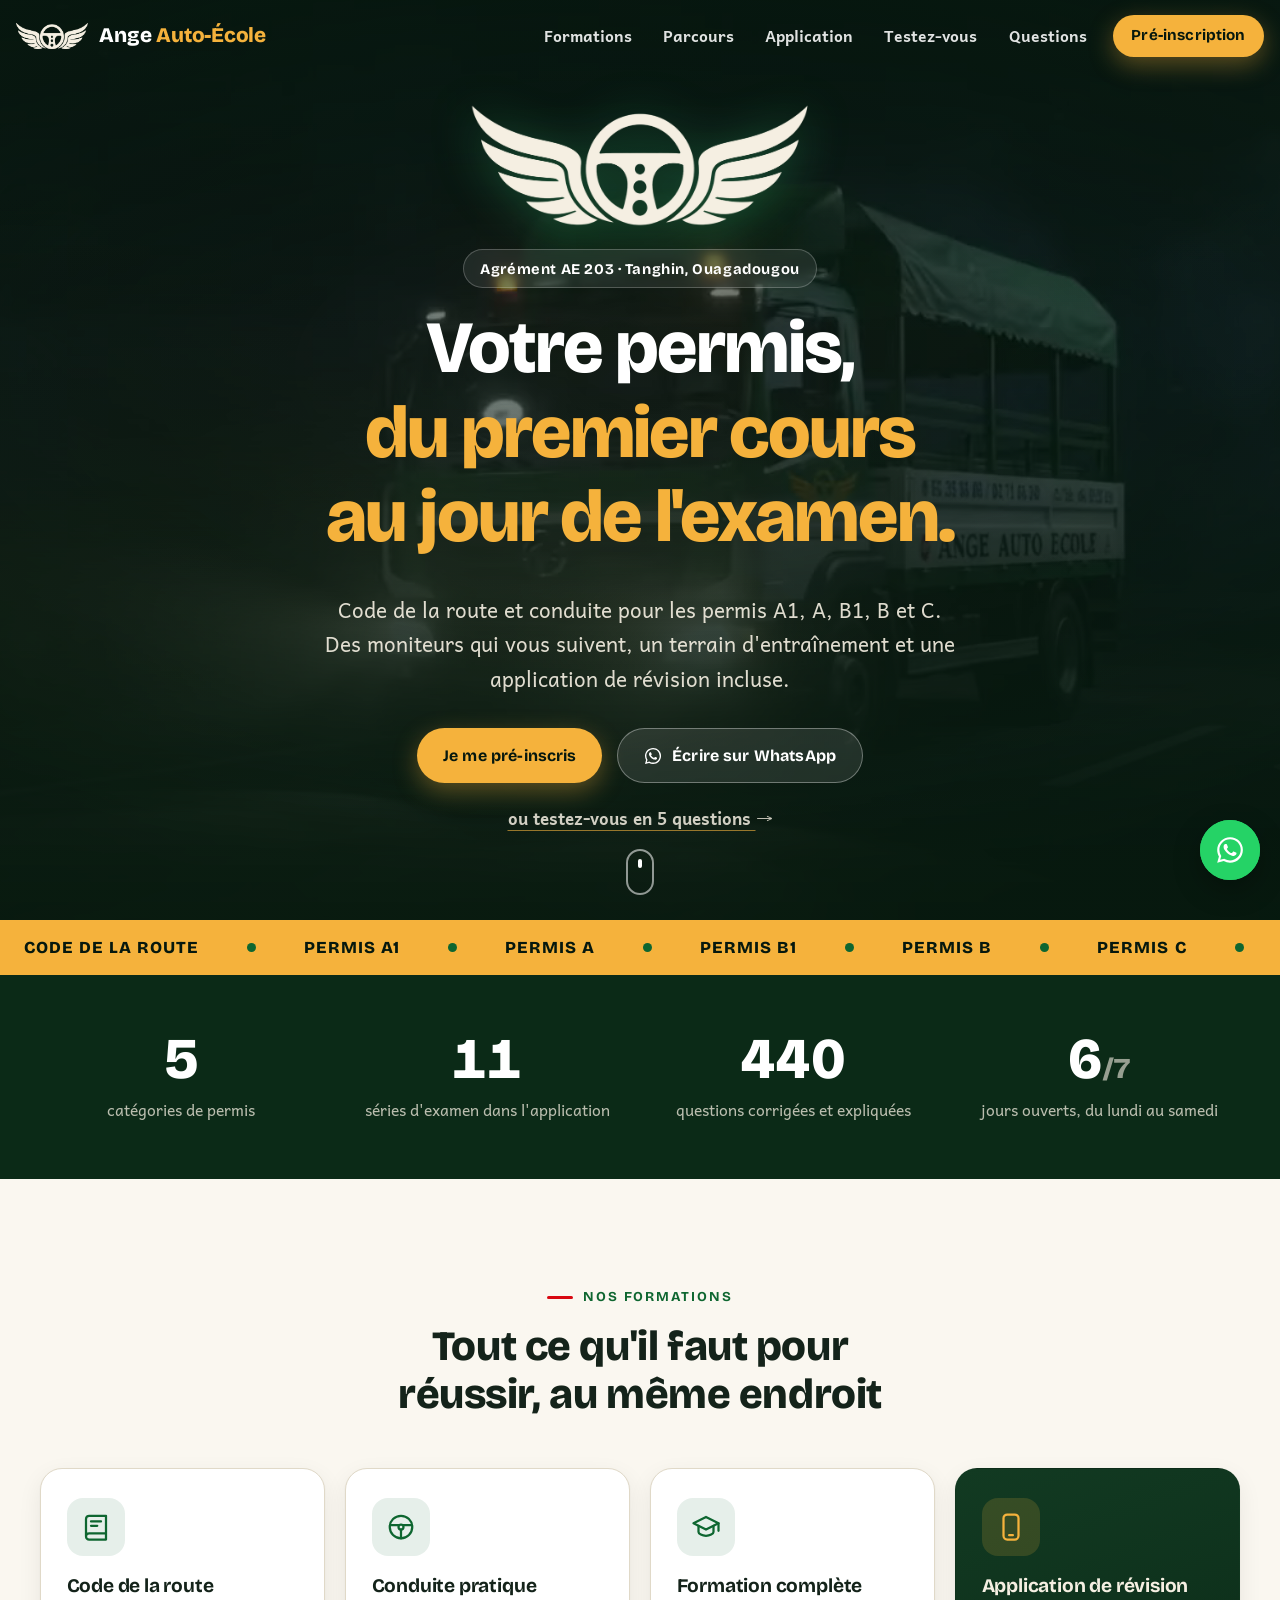
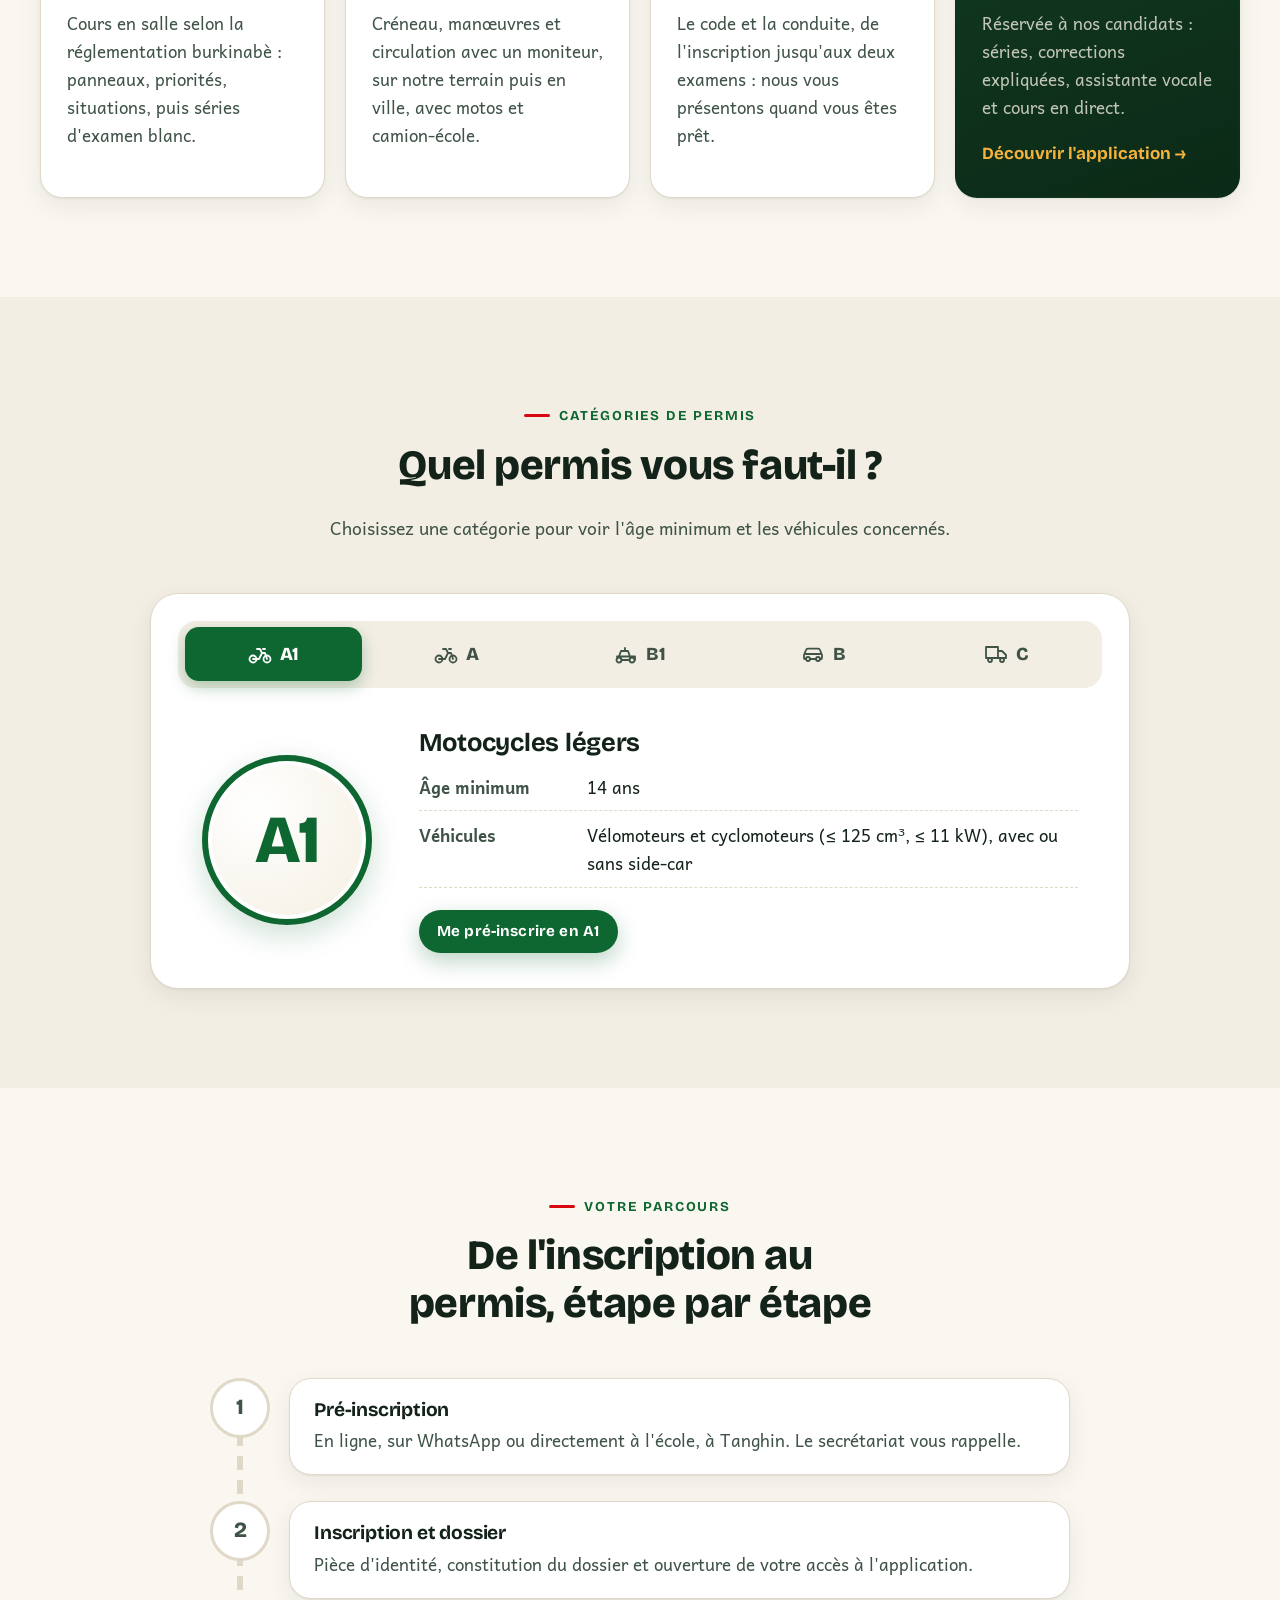
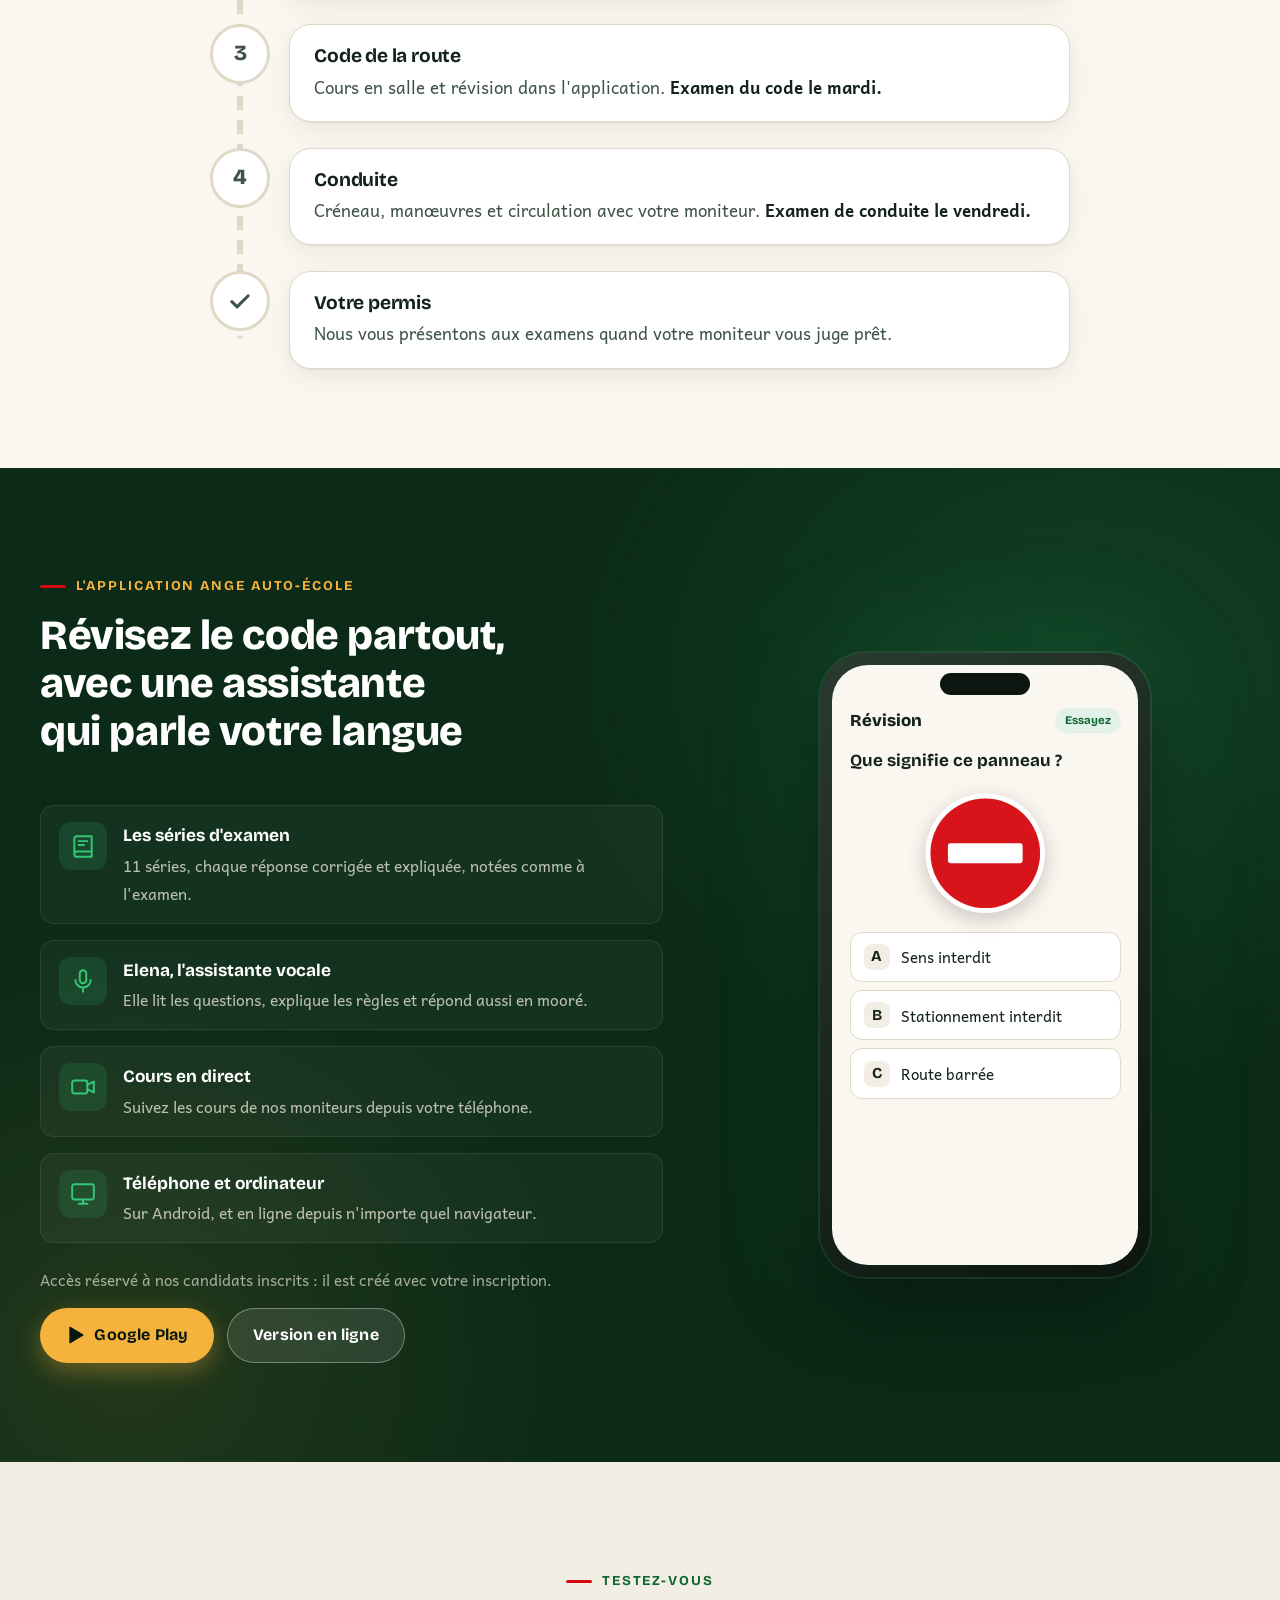
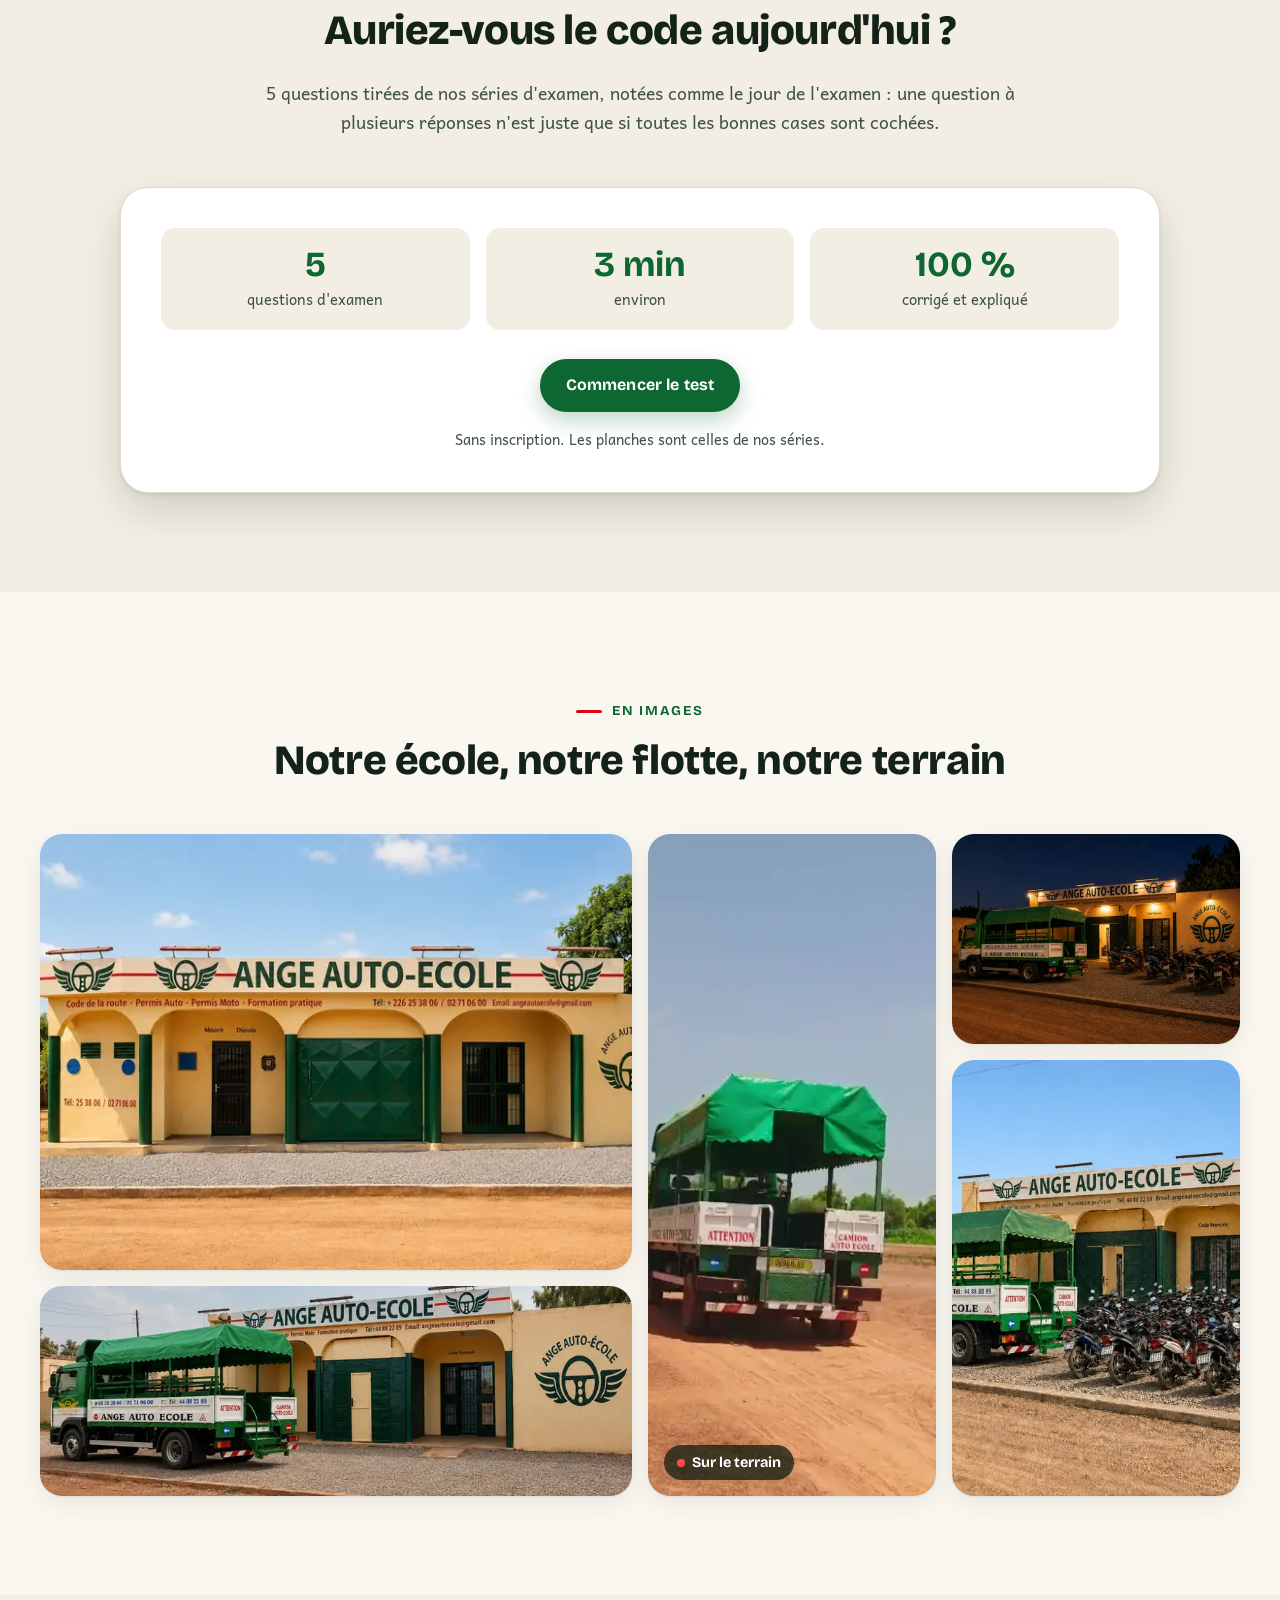
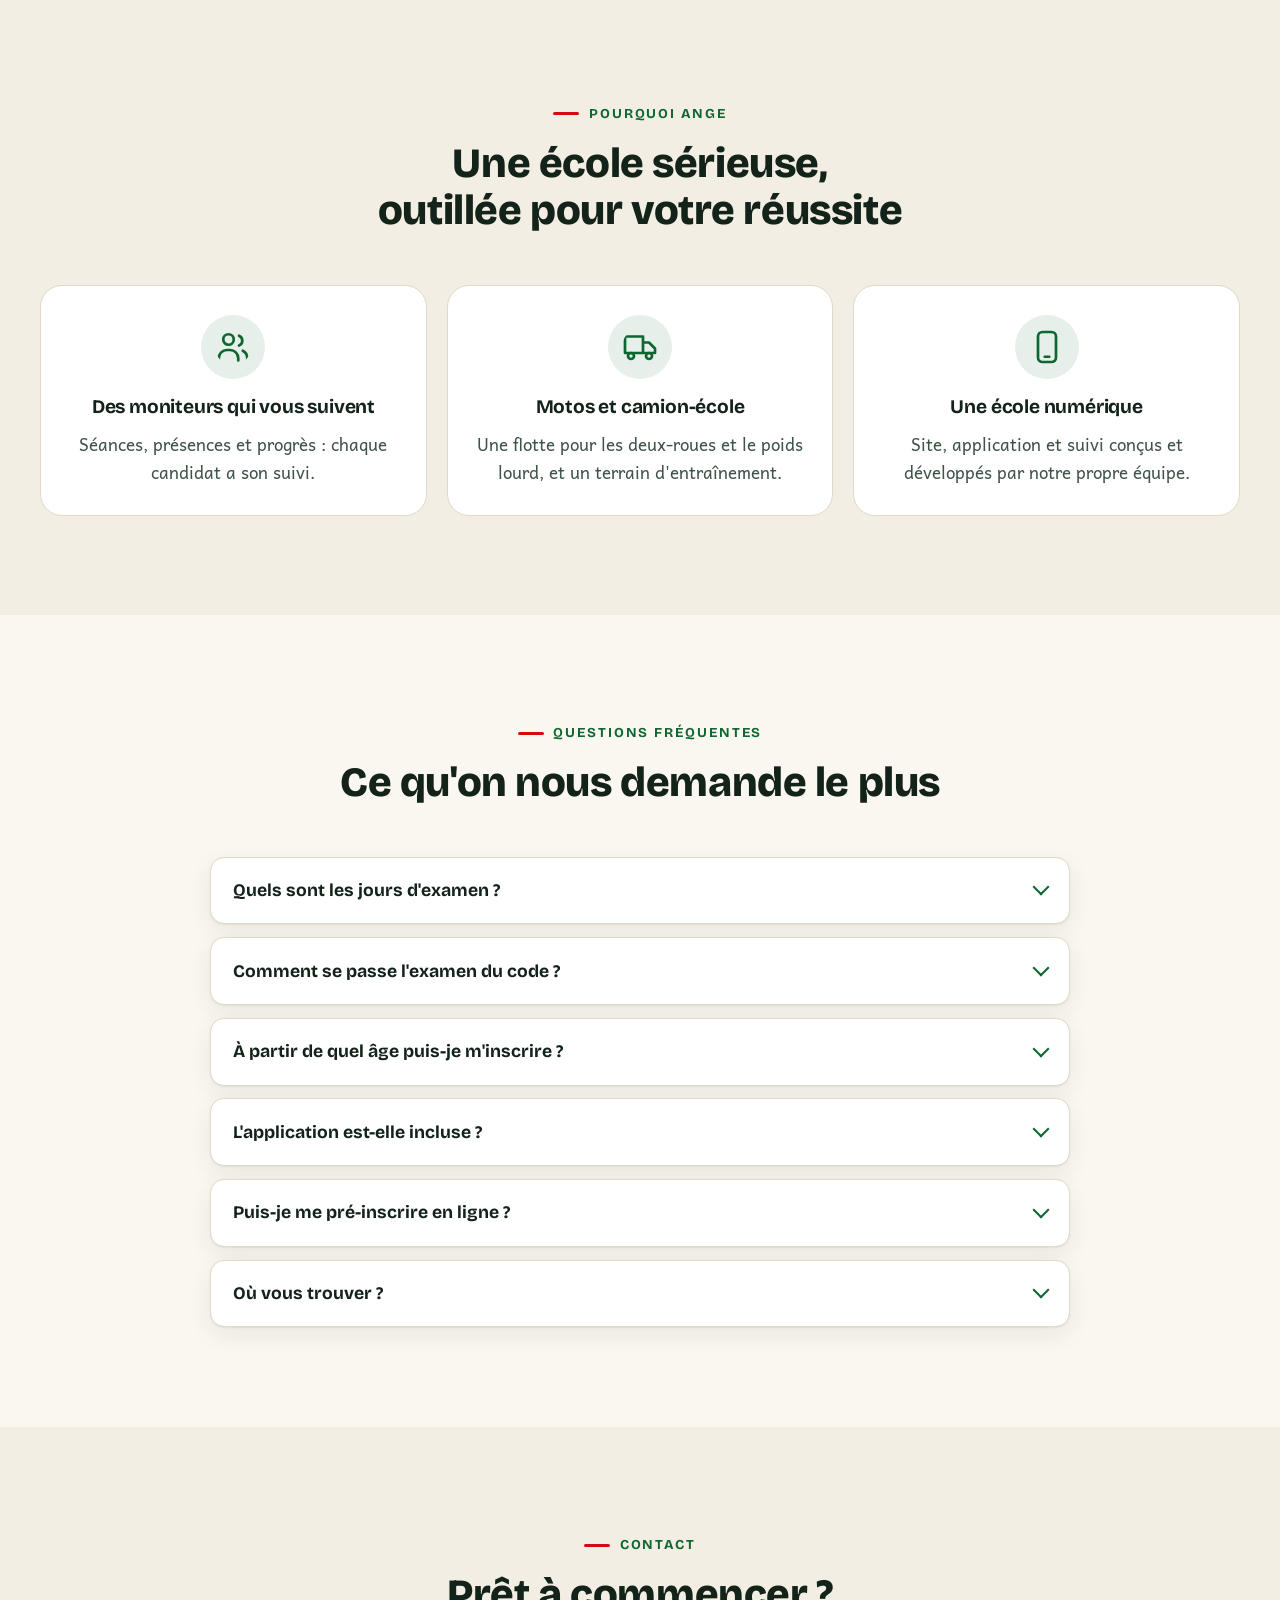
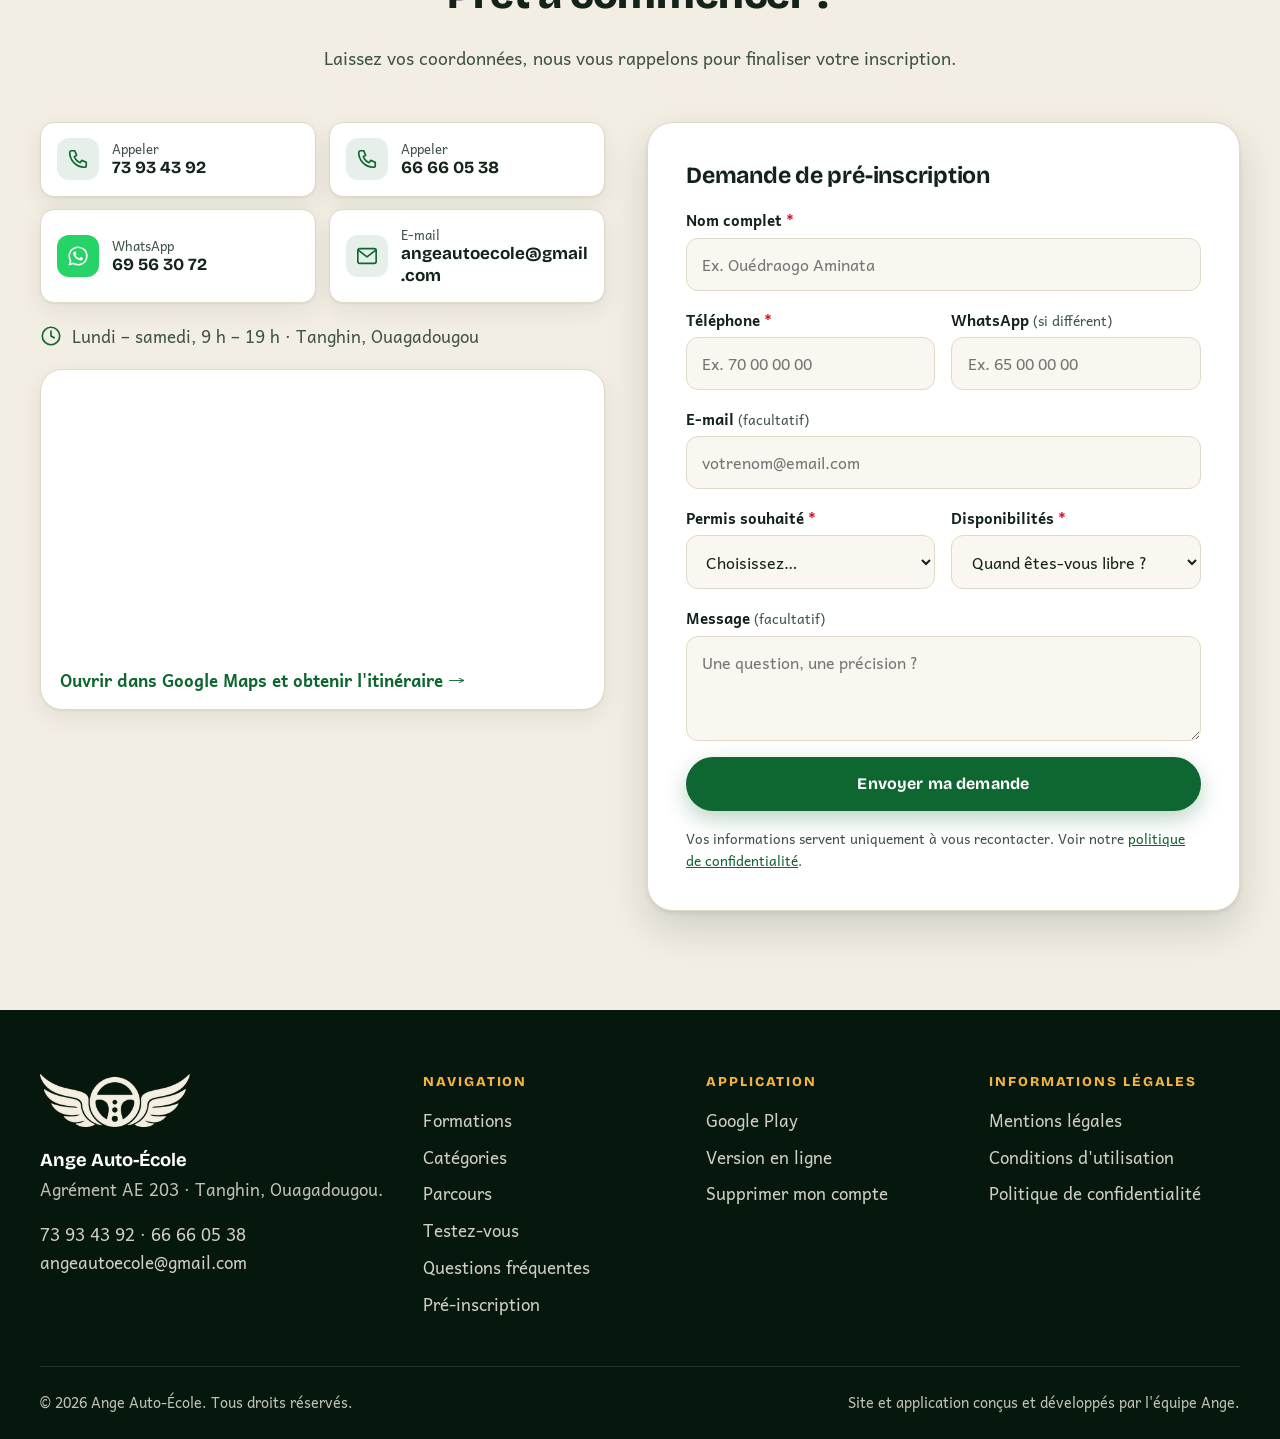
==== commit 48526bd2: "Question du jour et mini-test de 5 questions tires de la base Le telephone de la section Application" ====
--- a/index.html
+++ b/index.html
@@ -26,7 +26,7 @@
     <link rel="preconnect" href="https://fonts.gstatic.com" crossorigin>
     <link href="https://fonts.googleapis.com/css2?family=Andika:wght@400;700&family=Bricolage+Grotesque:opsz,wght@12..96,600;12..96,700;12..96,800&display=swap" rel="stylesheet">
     <link rel="preload" as="image" href="assets/video/accueil-camion.webp">
-    <link rel="stylesheet" href="styles.css?v=4">
+    <link rel="stylesheet" href="styles.css?v=5">
     <script>document.documentElement.classList.add('js');</script>
     <script type="application/ld+json">
     {
@@ -85,7 +85,7 @@
                 <li><a href="#formations">Formations</a></li>
                 <li><a href="#parcours">Parcours</a></li>
                 <li><a href="#application">Application</a></li>
-                <li><a href="#galerie">Galerie</a></li>
+                <li><a href="#test">Testez-vous</a></li>
                 <li><a href="#faq">Questions</a></li>
                 <li class="menu__cta"><a class="bouton bouton--or bouton--petit" href="#contact">Pré-inscription</a></li>
             </ul>
@@ -130,6 +130,7 @@
                         Écrire sur WhatsApp
                     </a>
                 </div>
+                <a class="hero__lien" href="#test">ou testez-vous en 5 questions <span aria-hidden="true">→</span></a>
             </div>
 
             <a class="hero__defiler" href="#formations" aria-label="Descendre vers les formations"><span></span></a>
@@ -155,8 +156,8 @@
                     <span>séries d'examen dans l'application</span>
                 </div>
                 <div class="chiffre reveal" style="--i:2">
-                    <strong data-compteur="437">437</strong>
-                    <span>questions d'entraînement corrigées</span>
+                    <strong data-compteur="440">440</strong>
+                    <span>questions corrigées et expliquées</span>
                 </div>
                 <div class="chiffre reveal" style="--i:3">
                     <strong>6<small>/7</small></strong>
@@ -355,7 +356,8 @@
 
                 <div class="telephone reveal" style="--i:2">
                     <div class="telephone__ecran">
-                        <div class="telephone__barre"><span>Révision</span><span class="pastille">Essayez</span></div>
+                        <div class="telephone__barre"><span>Révision</span><span class="pastille" data-pastille>Essayez</span></div>
+                        <div class="telephone__contenu" data-question-jour>
                         <p class="telephone__question">Que signifie ce panneau ?</p>
                         <svg class="panneau" viewBox="0 0 100 100" role="img" aria-label="Panneau rond rouge barré d'un trait blanc horizontal">
                             <circle cx="50" cy="50" r="48" fill="#fff"/>
@@ -371,6 +373,61 @@
                             <img src="assets/elena/elena-felicitations.webp" width="56" height="56" alt="">
                             <p aria-live="polite"></p>
                         </div>
+                        </div>
+                    </div>
+                </div>
+            </div>
+        </section>
+
+        <!-- ============ MINI-TEST ============ -->
+        <section id="test" class="section section--creme" aria-labelledby="test-titre">
+            <div class="conteneur conteneur--moyen">
+                <header class="section__entete reveal">
+                    <p class="surtitre">Testez-vous</p>
+                    <h2 id="test-titre">Auriez-vous le code aujourd'hui ?</h2>
+                    <p class="section__intro">5 questions tirées de nos séries d'examen, notées comme le jour de l'examen : une question à plusieurs réponses n'est juste que si toutes les bonnes cases sont cochées.</p>
+                </header>
+
+                <div class="test reveal" data-test>
+                    <div class="test__accueil" data-test-accueil>
+                        <ul class="test__faits">
+                            <li><strong>5</strong><span>questions d'examen</span></li>
+                            <li><strong>3 min</strong><span>environ</span></li>
+                            <li><strong>100 %</strong><span>corrigé et expliqué</span></li>
+                        </ul>
+                        <button class="bouton bouton--vert" type="button" data-test-commencer>Commencer le test</button>
+                        <p class="test__note">Sans inscription. Les planches sont celles de nos séries.</p>
+                    </div>
+
+                    <div class="test__jeu" data-test-jeu hidden>
+                        <div class="test__tete">
+                            <p class="test__compteur" data-test-compteur>Question 1 sur 5</p>
+                            <p class="test__points" data-test-points>0 bonne réponse</p>
+                        </div>
+                        <div class="test__progression" aria-hidden="true"><span data-test-barre></span></div>
+                        <div data-test-question></div>
+                    </div>
+
+                    <div class="test__fin" data-test-fin hidden>
+                        <div class="score" aria-hidden="true">
+                            <svg viewBox="0 0 120 120"><circle class="score__fond" cx="60" cy="60" r="52"/><circle class="score__arc" cx="60" cy="60" r="52" data-score-arc/></svg>
+                            <span data-score-texte>0/5</span>
+                        </div>
+                        <h3 data-fin-titre></h3>
+                        <p data-fin-message></p>
+                        <div class="test__actions">
+                            <a class="bouton bouton--vert" href="#contact">Je me pré-inscris</a>
+                            <a class="bouton bouton--contour" href="#" target="_blank" rel="noopener" data-test-partager>
+                                <svg class="icone" aria-hidden="true"><use href="#i-whatsapp"></use></svg>
+                                Défier un ami
+                            </a>
+                            <button class="bouton bouton--contour" type="button" data-test-rejouer>Refaire un test</button>
+                        </div>
+                    </div>
+
+                    <div class="test__erreur" data-test-erreur hidden>
+                        <p>Le test n'a pas pu se charger. Vérifiez votre connexion, puis réessayez.</p>
+                        <button class="bouton bouton--vert bouton--petit" type="button" data-test-commencer>Réessayer</button>
                     </div>
                 </div>
             </div>
@@ -566,6 +623,7 @@
                     <li><a href="index.html#formations">Formations</a></li>
                     <li><a href="index.html#categories">Catégories</a></li>
                     <li><a href="index.html#parcours">Parcours</a></li>
+                    <li><a href="index.html#test">Testez-vous</a></li>
                     <li><a href="index.html#faq">Questions fréquentes</a></li>
                     <li><a href="index.html#contact">Pré-inscription</a></li>
                 </ul>
@@ -620,6 +678,6 @@
         <symbol id="i-horloge" viewBox="0 0 24 24"><circle cx="12" cy="12" r="9.5"/><path d="M12 6.5V12l3.5 2"/></symbol>
     </svg>
 
-    <script src="script.js?v=4" defer></script>
+    <script src="script.js?v=5" defer></script>
 </body>
 </html>
--- a/styles.css
+++ b/styles.css
@@ -96,6 +96,7 @@
 
 .conteneur { width: min(1200px, 100% - 2rem); margin-inline: auto; }
 .conteneur--etroit { width: min(860px, 100% - 2rem); }
+.conteneur--moyen { width: min(1040px, 100% - 2rem); }
 
 .texte-or { color: var(--or); }
 
@@ -128,6 +129,8 @@
     -webkit-backdrop-filter: blur(8px); backdrop-filter: blur(8px);
 }
 .bouton--verre:hover { background: rgba(255, 255, 255, .18); }
+.bouton--contour { background: transparent; color: var(--texte); border: 1.5px solid var(--trait); }
+.bouton--contour:hover { border-color: var(--vert-vif); }
 .bouton--petit { min-height: 42px; padding: .55rem 1.15rem; font-size: .95rem; }
 .bouton--plein { width: 100%; }
 
@@ -247,6 +250,14 @@
 .js .hero__contenu > :nth-child(3) { animation-delay: .4s; }
 .js .hero__contenu > :nth-child(4) { animation-delay: .55s; }
 .js .hero__contenu > :nth-child(5) { animation-delay: .7s; }
+.js .hero__contenu > :nth-child(6) { animation-delay: .85s; }
+.hero__lien {
+    display: inline-block; margin-top: 1.3rem; color: rgba(245, 239, 226, .85); font-weight: 700;
+    text-decoration: underline; text-decoration-color: rgba(245, 178, 60, .6); text-underline-offset: 5px;
+}
+.hero__lien:hover { color: var(--or); }
+.hero__lien span { display: inline-block; transition: transform .3s var(--courbe); }
+.hero__lien:hover span { transform: translateX(4px); }
 
 /* ---------- La roue ailée animée (reprise de l'écran de connexion) ----------
    Trois calques teintés par masque : le volant, la grande plume et les plumes
@@ -681,6 +692,104 @@
 @keyframes onde { from { transform: scale(1); opacity: .8; } to { transform: scale(1.6); opacity: 0; } }
 @media (max-width: 560px) { .whatsapp-flottant { width: 54px; height: 54px; right: 14px; bottom: 14px; } }
 
+/* ---------- Questions d'examen (question du jour, mini-test) ----------
+   Une même mise en forme pour le téléphone de la section Application et
+   pour le mini-test ; la variante --compacte est celle du téléphone. */
+.qcm { display: grid; grid-template-columns: 1.1fr 1fr; gap: clamp(1rem, .5rem + 2vw, 2rem); align-items: start; }
+.qcm__planche {
+    margin: 0; border-radius: var(--rayon); overflow: hidden; background: #fff;
+    border: 1px solid var(--trait); box-shadow: var(--ombre);
+}
+.qcm__planche img { width: 100%; height: auto; }
+.qcm__enonce { font-family: var(--police-titre); font-weight: 700; font-size: 1.15rem; margin: 0 0 .3rem; }
+.qcm__consigne { font-size: .88rem; color: var(--texte-doux); margin: 0 0 .9rem; }
+.qcm__reponses { display: grid; gap: .55rem; margin-bottom: 1rem; }
+.qcm__choix {
+    display: flex; align-items: center; gap: .75rem; width: 100%; text-align: left; cursor: pointer;
+    padding: .75rem .9rem; border-radius: 12px; border: 1.5px solid var(--trait); background: var(--surface);
+    color: var(--texte); font-size: 1rem; line-height: 1.35;
+    transition: border-color .2s, background-color .2s, transform .15s;
+}
+.qcm__choix b {
+    width: 30px; height: 30px; flex: none; display: grid; place-items: center; border-radius: 9px;
+    background: var(--fond-alt); font-family: var(--police-titre); transition: background-color .2s, color .2s;
+}
+.qcm__choix:hover:not(:disabled) { border-color: var(--vert-vif); transform: translateX(3px); }
+.qcm__choix[aria-pressed="true"] { border-color: var(--vert-vif); background: rgba(20, 131, 63, .08); }
+.qcm__choix[aria-pressed="true"] b { background: var(--vert-vif); color: #fff; }
+.qcm__choix:disabled { cursor: default; }
+.qcm__choix.est-juste { border-color: var(--vert-vif); background: rgba(20, 131, 63, .12); }
+.qcm__choix.est-juste b { background: var(--vert-vif); color: #fff; }
+.qcm__choix.est-faux { border-color: #b01f44; background: rgba(176, 31, 68, .1); animation: secousse .4s; }
+.qcm__choix.est-faux b { background: #b01f44; color: #fff; }
+.qcm__choix.est-oubliee { border-style: dashed; }
+.qcm__valider { width: 100%; }
+.qcm__valider:disabled { opacity: .45; cursor: not-allowed; transform: none; }
+.qcm__verdict { margin-top: 1rem; padding: 1rem 1.1rem; border-radius: var(--rayon); background: var(--vert); color: #fff; animation: apparition-panneau .45s var(--courbe); }
+.qcm__verdict.est-faux { background: #7a1330; }
+.qcm__verdict[hidden] { display: none; }
+.qcm__verdict strong { display: block; font-family: var(--police-titre); font-size: 1.1rem; }
+.qcm__verdict p { margin: .25rem 0 0; }
+.qcm__verdict details { margin-top: .7rem; }
+.qcm__verdict summary { cursor: pointer; font-weight: 700; text-decoration: underline; text-underline-offset: 3px; }
+.qcm__explication { margin-top: .6rem; padding: .8rem .9rem; border-radius: 10px; background: rgba(255, 255, 255, .12); font-size: .95rem; }
+.qcm__explication p { margin: 0 0 .6rem; }
+.qcm__explication p:last-child { margin: 0; }
+.qcm__suite { margin-top: 1rem; width: 100%; }
+@media (max-width: 760px) { .qcm { grid-template-columns: 1fr; } }
+
+/* Dans le téléphone (toujours sur fond clair, quel que soit le thème) */
+.telephone__contenu { display: flex; flex-direction: column; gap: .8rem; }
+.qcm--compacte { grid-template-columns: 1fr; gap: .6rem; }
+.qcm--compacte .qcm__planche { border-radius: 12px; box-shadow: none; border-color: #e0d9c8; }
+.qcm--compacte .qcm__enonce { font-size: .98rem; }
+.qcm--compacte .qcm__consigne { font-size: .78rem; margin-bottom: .5rem; color: #3f5347; }
+.qcm--compacte .qcm__reponses { gap: .4rem; margin-bottom: .6rem; }
+.qcm--compacte .qcm__choix { padding: .5rem .6rem; font-size: .85rem; gap: .55rem; background: #fff; color: #14231a; border-color: #e0d9c8; }
+.qcm--compacte .qcm__choix b { width: 24px; height: 24px; border-radius: 7px; font-size: .8rem; background: #f2eee3; }
+.qcm--compacte .qcm__choix[aria-pressed="true"] b, .qcm--compacte .qcm__choix.est-juste b { background: var(--vert-vif); color: #fff; }
+.qcm--compacte .qcm__choix.est-faux b { background: #b01f44; color: #fff; }
+.qcm--compacte .qcm__valider { min-height: 44px; padding: .5rem 1rem; font-size: .9rem; }
+.qcm--compacte .qcm__verdict { padding: .7rem .8rem; font-size: .85rem; margin-top: .6rem; }
+.qcm--compacte .qcm__verdict strong { font-size: .95rem; }
+.qcm--compacte .qcm__explication { font-size: .82rem; }
+.telephone__lien { font-size: .82rem; text-align: center; color: var(--vert); font-weight: 700; }
+
+/* Le mini-test */
+.test {
+    background: var(--surface); border: 1px solid var(--trait); border-radius: 28px; box-shadow: var(--ombre-haute);
+    padding: clamp(1.25rem, .8rem + 2.5vw, 2.5rem); position: relative; overflow: hidden;
+}
+.test [hidden] { display: none; }
+.test__accueil { text-align: center; }
+.test__faits { list-style: none; margin: 0 0 1.8rem; padding: 0; display: grid; grid-template-columns: repeat(3, 1fr); gap: 1rem; }
+.test__faits li { padding: 1.1rem .5rem; border-radius: var(--rayon); background: var(--fond-alt); }
+.test__faits strong { display: block; font-family: var(--police-titre); font-size: clamp(1.5rem, 1.2rem + 1.5vw, 2.2rem); color: var(--accent-texte); line-height: 1.1; }
+.test__faits span { color: var(--texte-doux); font-size: .92rem; }
+.test__note { margin: 1rem 0 0; color: var(--texte-doux); font-size: .9rem; }
+.test__tete { display: flex; justify-content: space-between; gap: 1rem; font-family: var(--police-titre); font-weight: 700; }
+.test__tete p { margin: 0; }
+.test__points { color: var(--accent-texte); }
+.test__progression { height: 8px; border-radius: 999px; background: var(--fond-alt); margin: .7rem 0 1.5rem; overflow: hidden; }
+.test__progression span { display: block; height: 100%; width: 0; border-radius: inherit; background: linear-gradient(90deg, var(--vert), var(--vert-lumiere)); transition: width .6s var(--courbe); }
+[data-test-question] > .qcm { animation: apparition-panneau .45s var(--courbe); }
+.test__fin { text-align: center; animation: apparition-panneau .5s var(--courbe); }
+.test__fin h3 { font-size: clamp(1.4rem, 1.1rem + 1.2vw, 1.9rem); margin-top: 1rem; }
+.test__fin p { color: var(--texte-doux); max-width: 560px; margin-inline: auto; }
+.test__actions { display: flex; flex-wrap: wrap; gap: .8rem; justify-content: center; margin-top: 1.5rem; }
+.test__erreur { text-align: center; color: var(--texte-doux); }
+.score { position: relative; width: 150px; margin: 0 auto; }
+.score svg { width: 100%; transform: rotate(-90deg); }
+.score circle { fill: none; stroke-width: 10; }
+.score__fond { stroke: var(--fond-alt); }
+.score__arc { stroke: var(--vert-vif); stroke-linecap: round; stroke-dasharray: 326.7; stroke-dashoffset: 326.7; transition: stroke-dashoffset 1.2s var(--courbe) .2s; }
+.score.est-reussi .score__arc { stroke: var(--or); }
+.score span { position: absolute; inset: 0; display: grid; place-items: center; font-family: var(--police-titre); font-weight: 800; font-size: 2.2rem; }
+@media (max-width: 520px) {
+    .test__faits { grid-template-columns: 1fr; }
+    .test__actions .bouton { width: 100%; }
+}
+
 /* ---------- Apparitions au défilement ----------
    Le contenu n'est masqué que si le script tourne (classe .js posée dans
    <head>) : sans JavaScript, tout reste visible. */
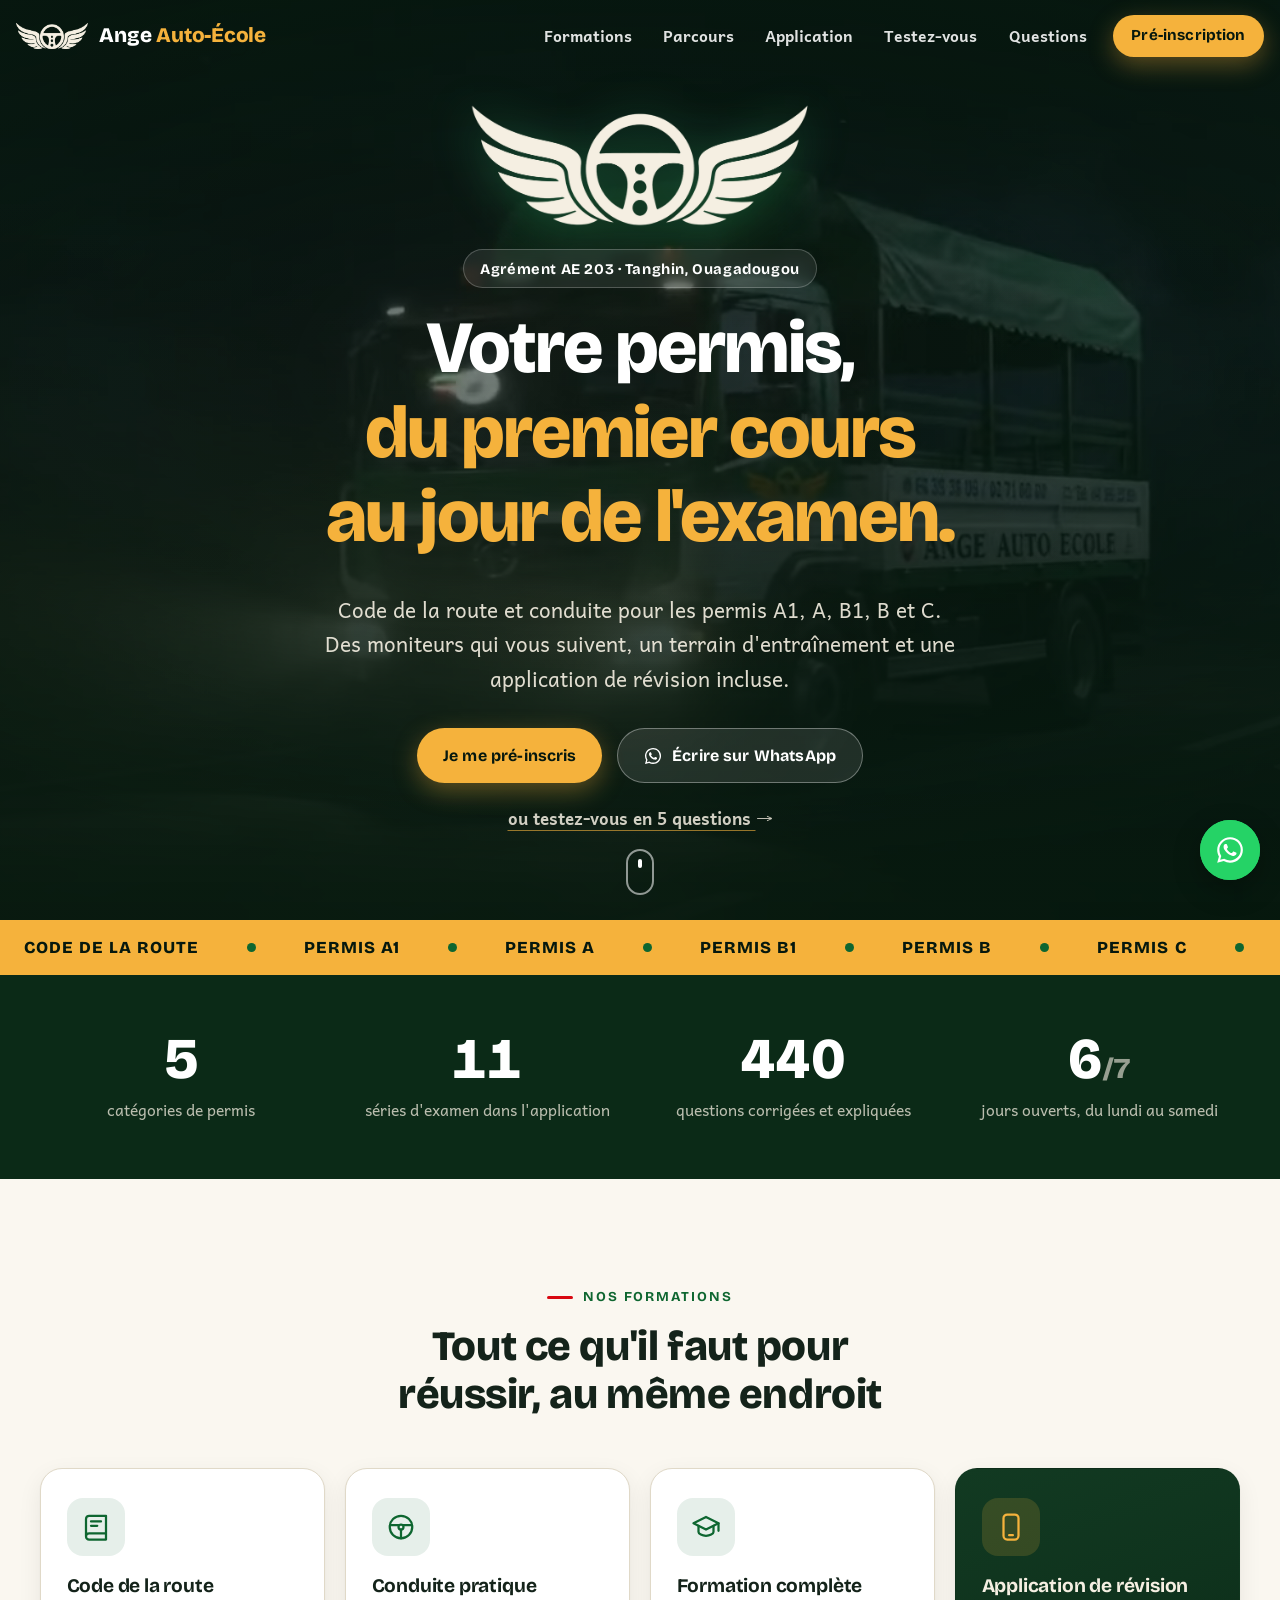
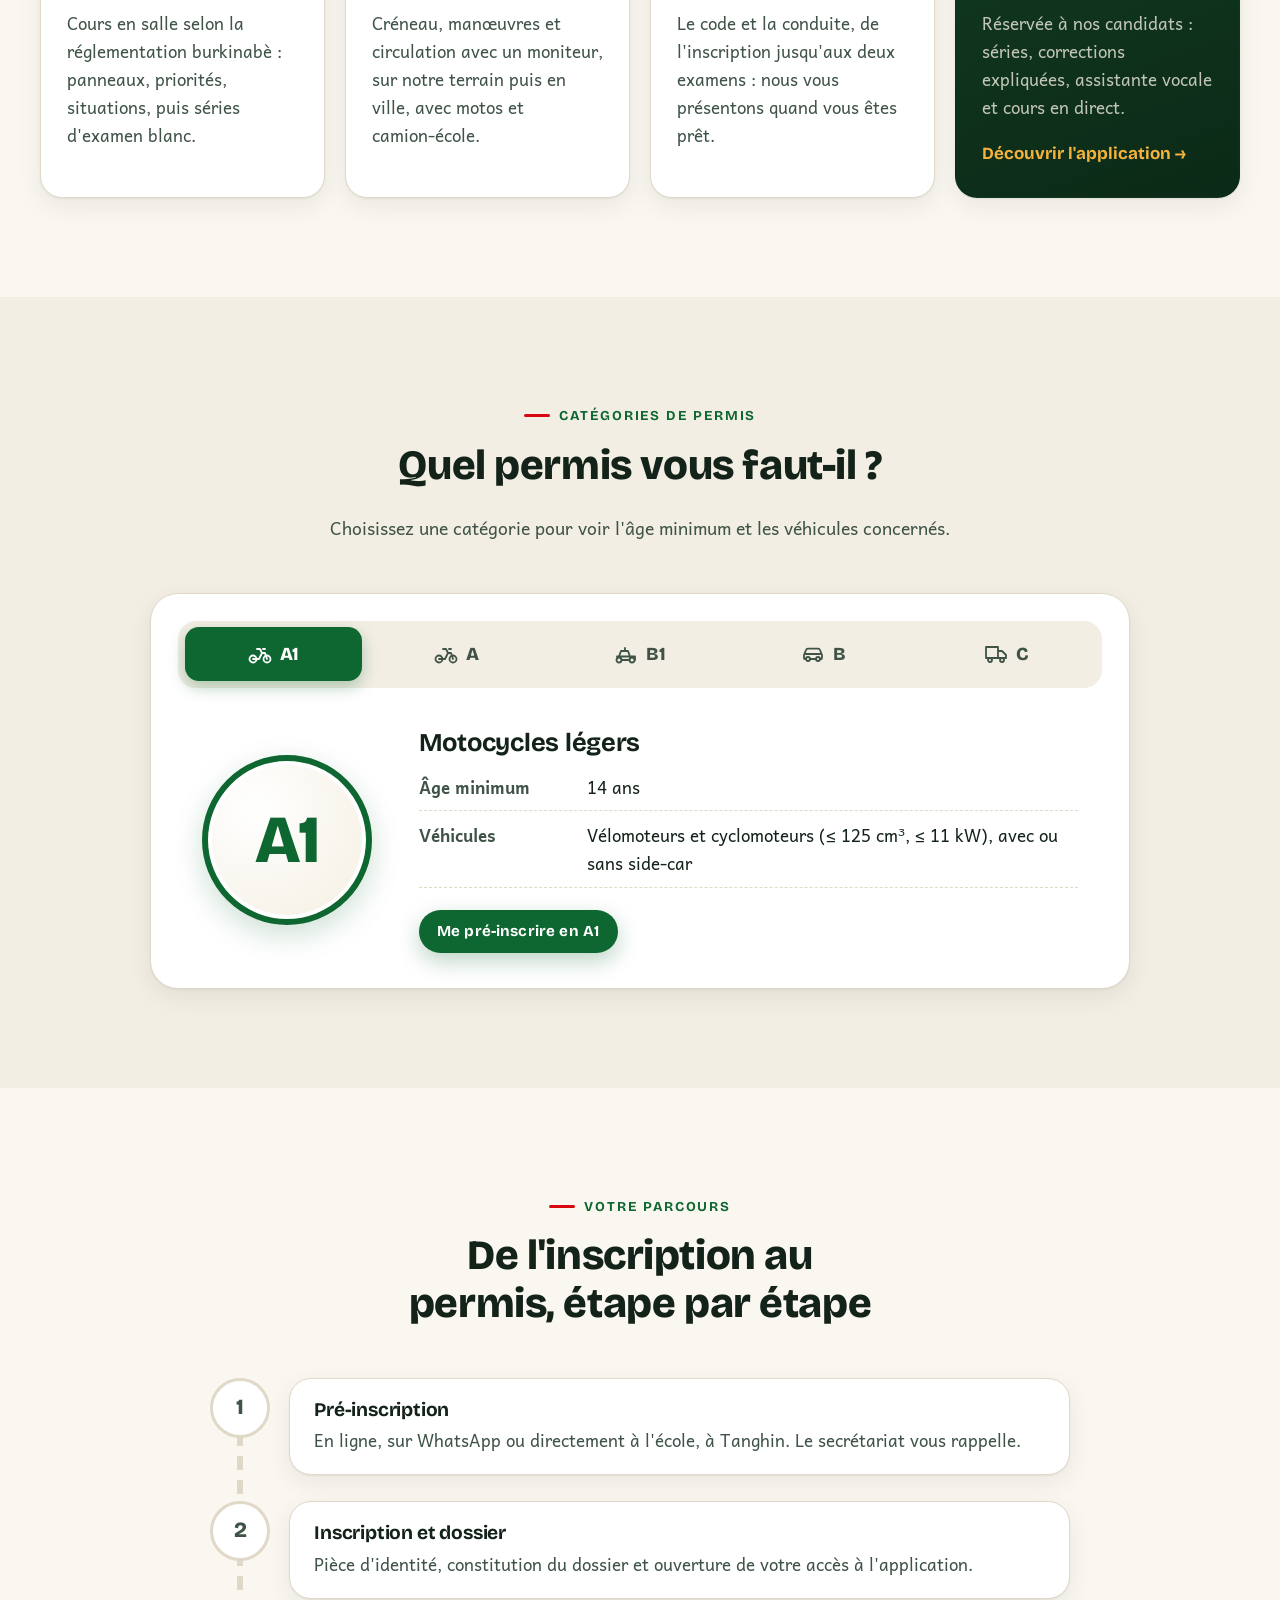
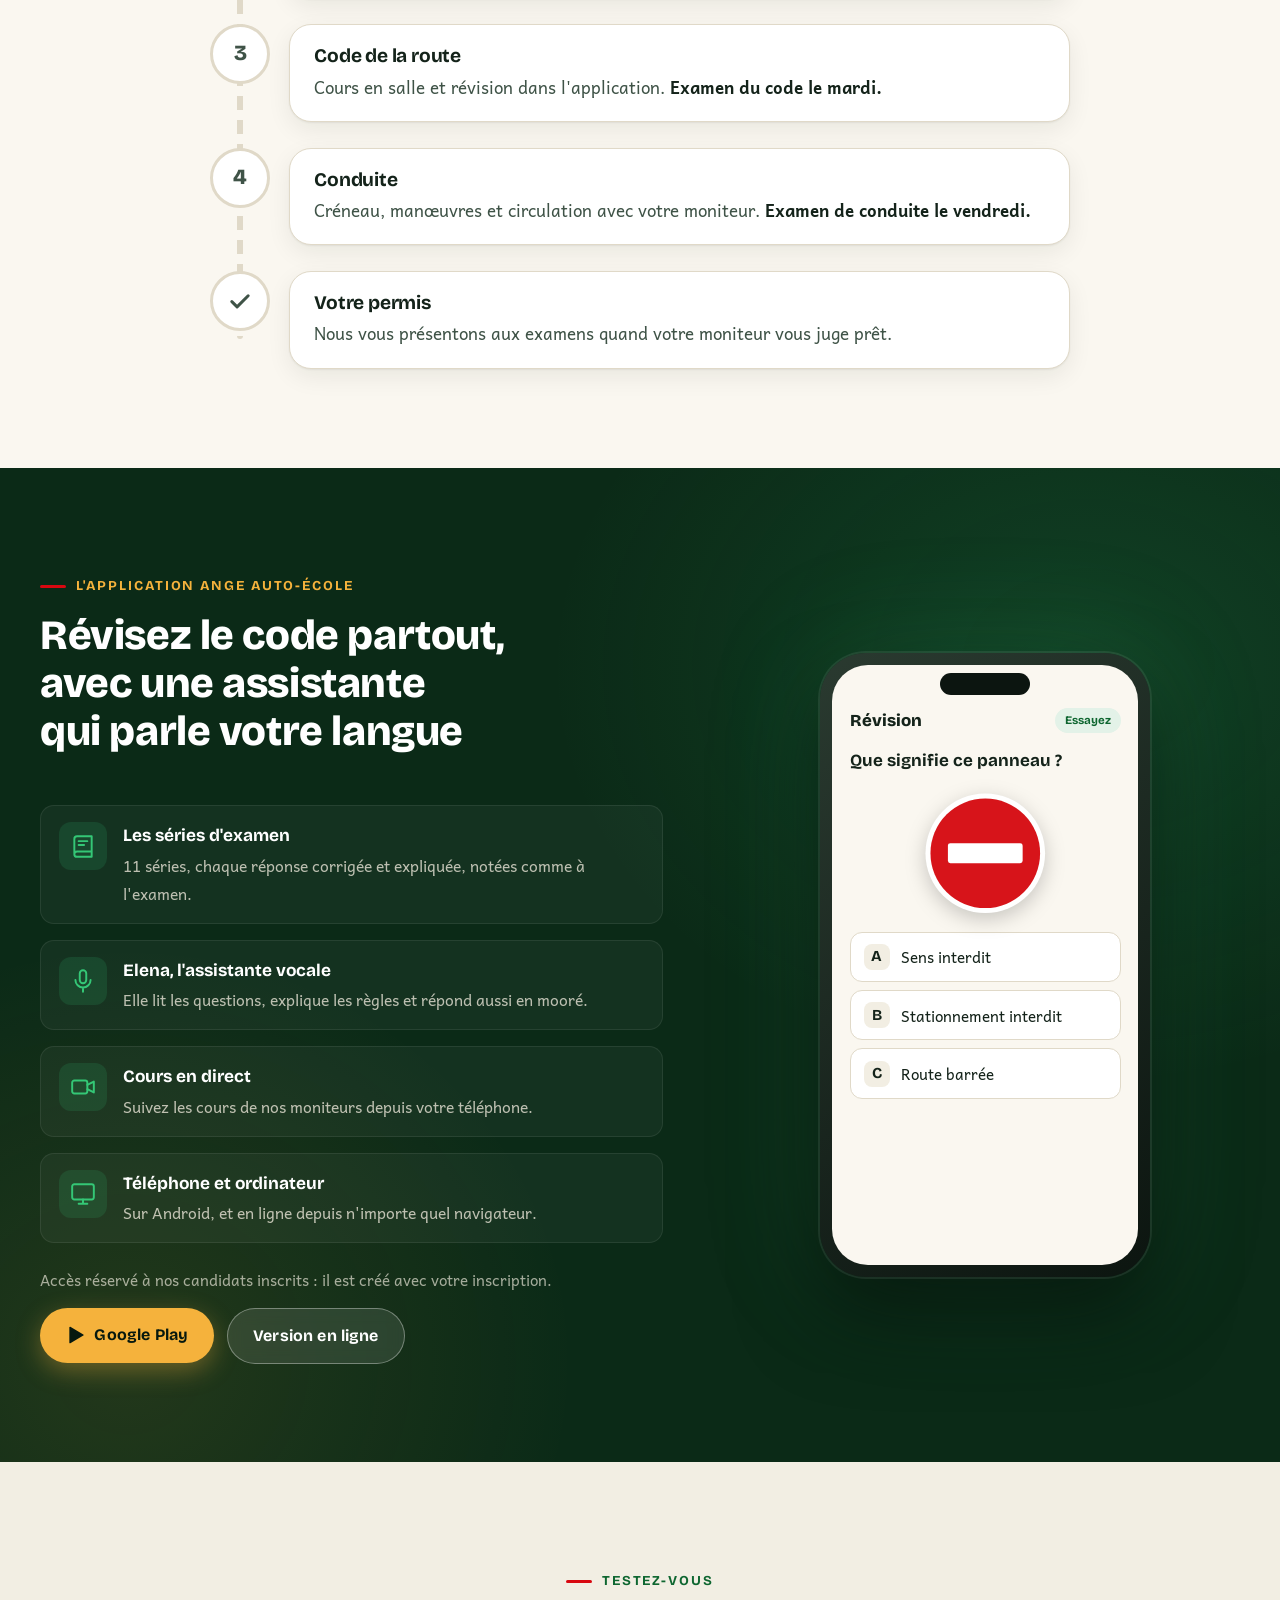
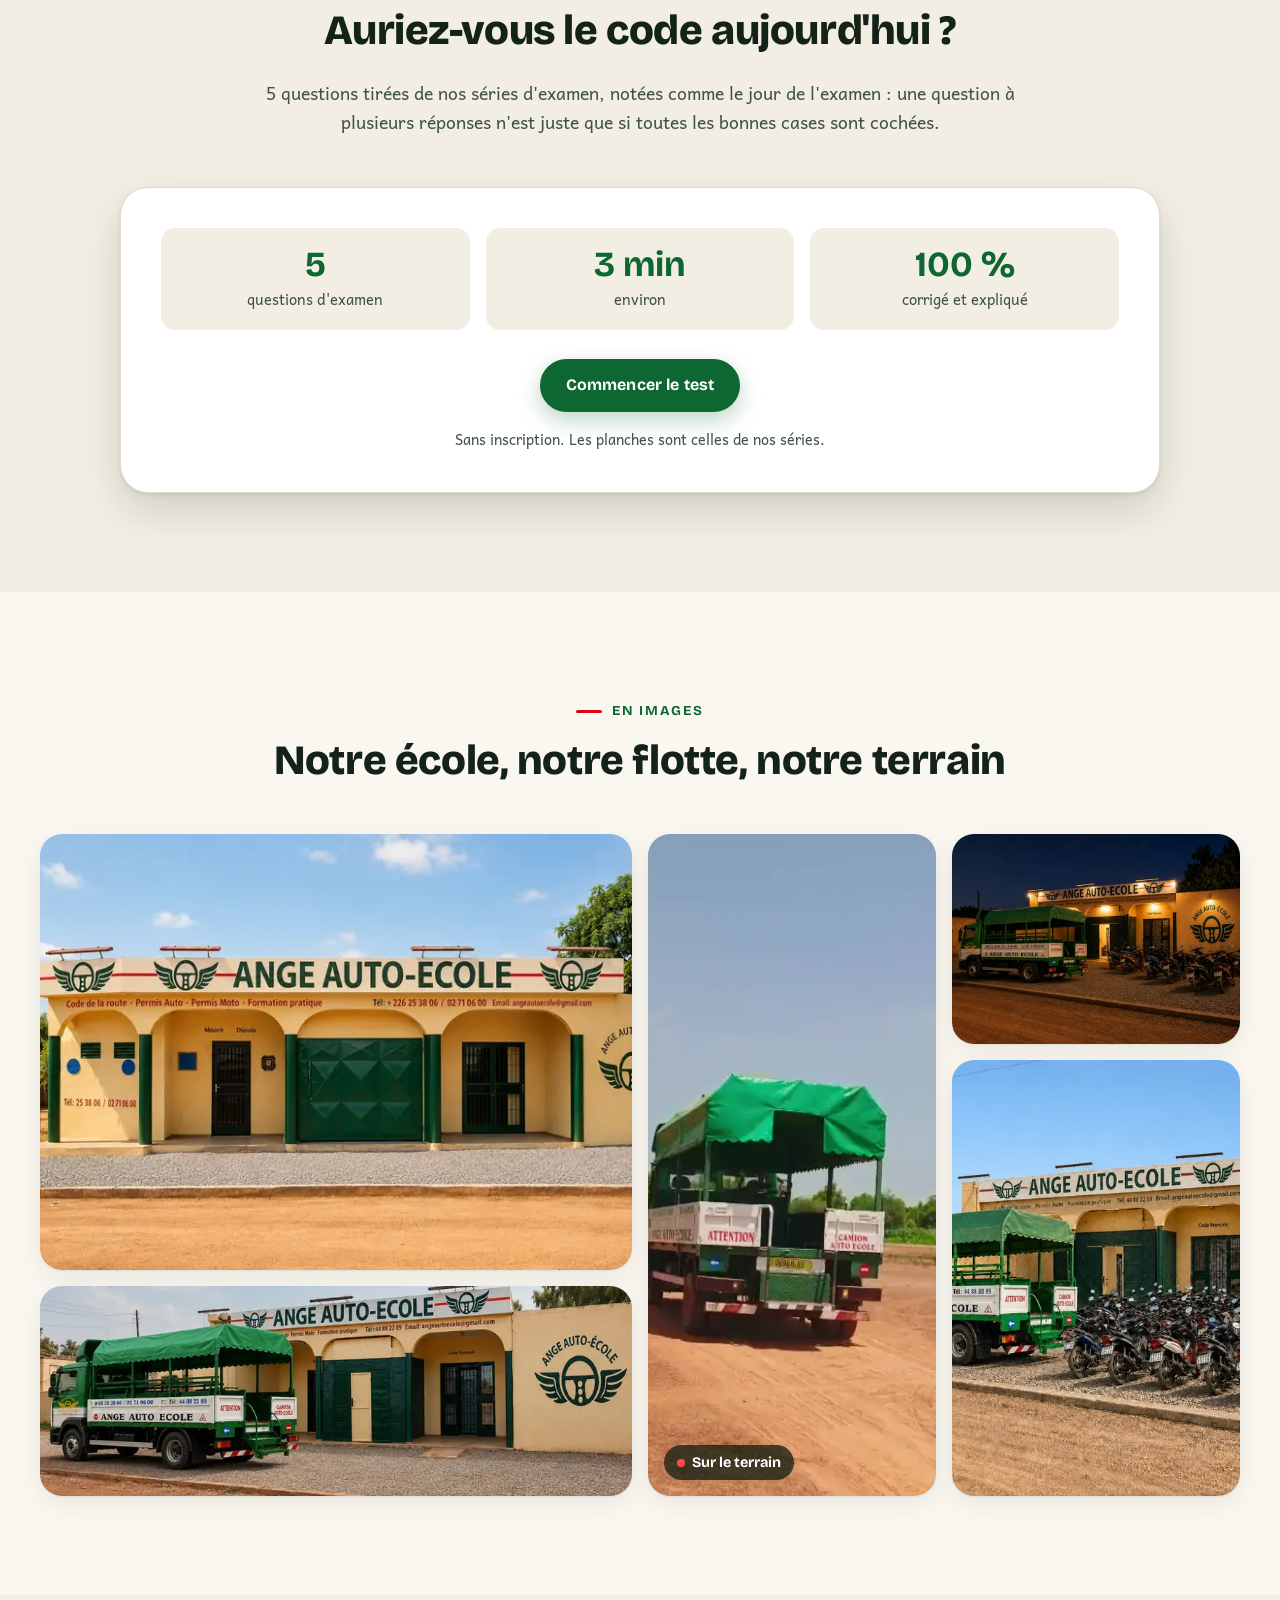
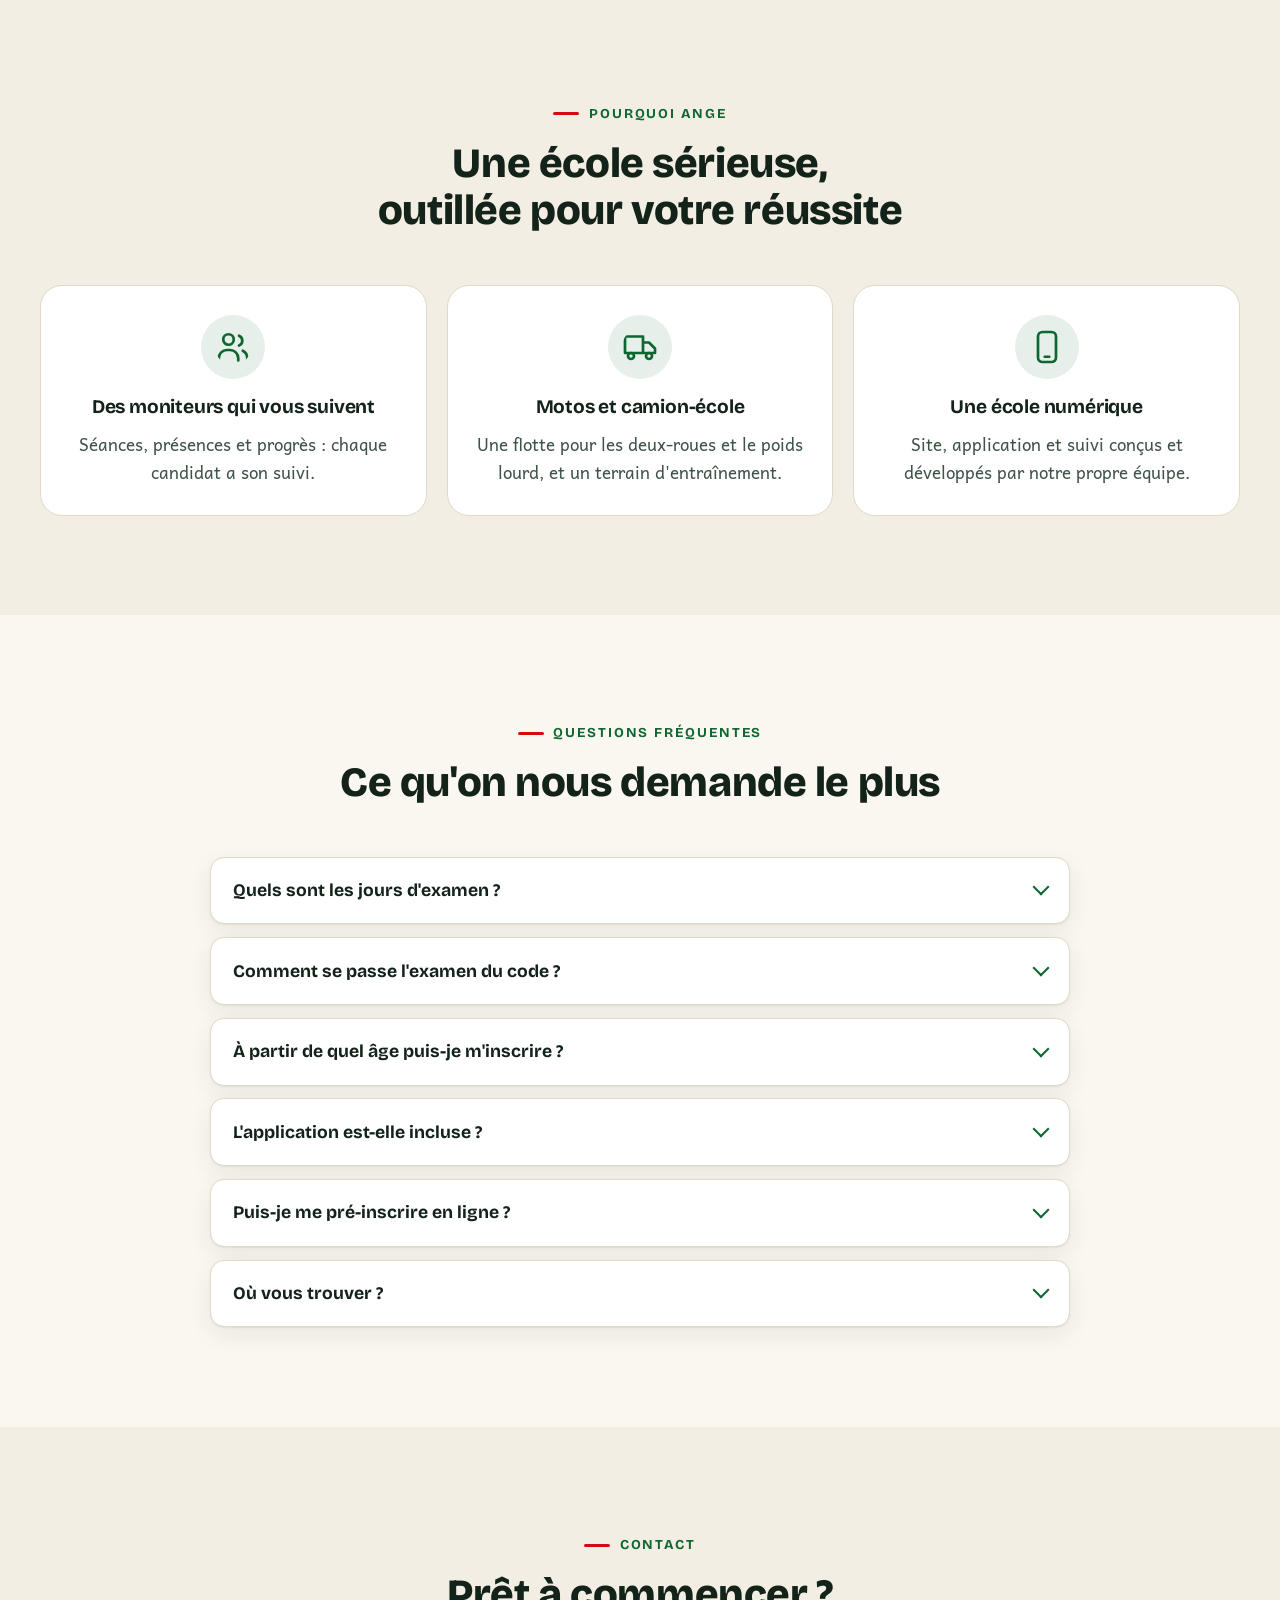
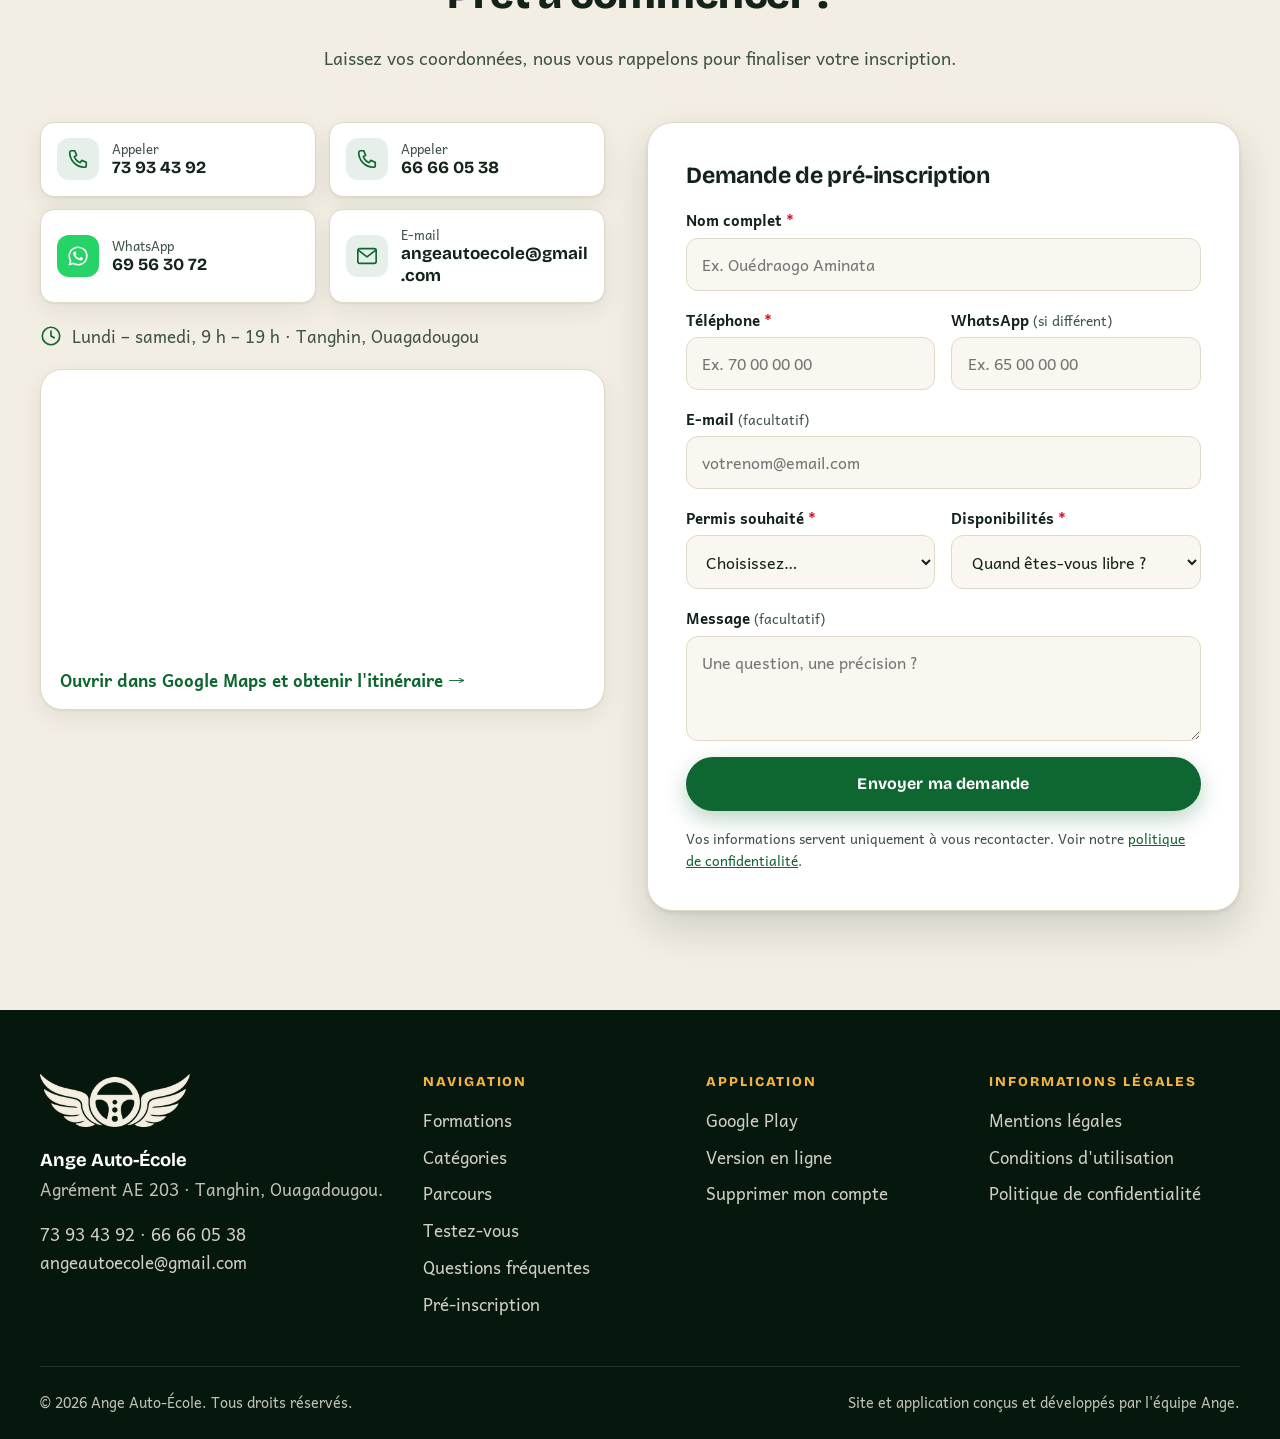
==== commit 90c79319: "Promotions en cours, sans les tarifs Section cachee tant qu'aucune promotion publique n'est active ;" ====
--- a/index.html
+++ b/index.html
@@ -26,7 +26,7 @@
     <link rel="preconnect" href="https://fonts.gstatic.com" crossorigin>
     <link href="https://fonts.googleapis.com/css2?family=Andika:wght@400;700&family=Bricolage+Grotesque:opsz,wght@12..96,600;12..96,700;12..96,800&display=swap" rel="stylesheet">
     <link rel="preload" as="image" href="assets/video/accueil-camion.webp">
-    <link rel="stylesheet" href="styles.css?v=5">
+    <link rel="stylesheet" href="styles.css?v=6">
     <script>document.documentElement.classList.add('js');</script>
     <script type="application/ld+json">
     {
@@ -166,6 +166,20 @@
             </div>
         </section>
 
+        <!-- ============ PROMOTIONS ============
+             Cachée tant qu'aucune promotion n'est en cours. Remplie depuis la
+             table promotions de l'application (site_promotions_actives) :
+             la remise seulement, jamais le prix. -->
+        <section id="promotions" class="section section--promos" aria-labelledby="promos-titre" hidden data-promotions>
+            <div class="conteneur">
+                <header class="section__entete">
+                    <p class="surtitre surtitre--or">En ce moment</p>
+                    <h2 id="promos-titre">Nos promotions en cours</h2>
+                </header>
+                <div class="promos" data-promos-liste></div>
+            </div>
+        </section>
+
         <!-- ============ FORMATIONS ============ -->
         <section id="formations" class="section" aria-labelledby="formations-titre">
             <div class="conteneur">
@@ -678,6 +692,6 @@
         <symbol id="i-horloge" viewBox="0 0 24 24"><circle cx="12" cy="12" r="9.5"/><path d="M12 6.5V12l3.5 2"/></symbol>
     </svg>
 
-    <script src="script.js?v=5" defer></script>
+    <script src="script.js?v=6" defer></script>
 </body>
 </html>
--- a/styles.css
+++ b/styles.css
@@ -352,6 +352,45 @@
 }
 .surtitre::before { content: ''; width: 26px; height: 3px; border-radius: 2px; background: var(--rouge); }
 .surtitre--or { color: var(--or); }
+
+/* ---------- Promotions en cours (cachées s'il n'y en a pas) ---------- */
+.section--promos {
+    background:
+        radial-gradient(70% 90% at 100% 0%, rgba(245, 178, 60, .18), transparent 60%),
+        var(--sombre);
+    color: var(--creme);
+}
+.section--promos[hidden] { display: none; }
+.section--promos h2 { color: #fff; }
+.promos { display: grid; grid-template-columns: repeat(auto-fit, minmax(300px, 1fr)); gap: 1.25rem; max-width: 1040px; margin: 0 auto; }
+.promo {
+    display: grid; grid-template-columns: auto 1fr; border-radius: var(--rayon-grand); overflow: hidden;
+    background: rgba(255, 255, 255, .05); border: 1px solid rgba(245, 178, 60, .35);
+    animation: apparition-panneau .6s var(--courbe) both; animation-delay: calc(var(--i, 0) * 120ms);
+    transition: transform .3s var(--courbe), border-color .3s;
+}
+.promo:hover { transform: translateY(-4px); border-color: var(--or); }
+.promo__remise {
+    display: flex; flex-direction: column; align-items: center; justify-content: center; padding: 1.2rem .8rem; width: 136px; position: relative;
+    background: var(--or); color: var(--encre); font-family: var(--police-titre); font-weight: 800;
+    font-size: clamp(1.5rem, 1.2rem + 1vw, 2rem); line-height: 1.05; text-align: center;
+}
+/* La découpe du ticket */
+.promo__remise::after {
+    content: ''; position: absolute; right: -7px; top: 0; bottom: 0; width: 14px;
+    background: radial-gradient(circle at 7px 10px, var(--sombre) 6px, transparent 6.5px) 0 0 / 14px 20px repeat-y;
+}
+.promo__remise small { display: block; font-size: .42em; font-weight: 700; letter-spacing: .06em; text-transform: uppercase; margin-top: .2rem; }
+.promo__corps { padding: 1.2rem 1.3rem 1.3rem 1.6rem; }
+.promo__corps h3 { color: #fff; margin-bottom: .2rem; }
+.promo__categorie { color: var(--or); font-weight: 700; margin: 0 0 .6rem; }
+.promo__infos { list-style: none; margin: 0 0 1rem; padding: 0; color: rgba(245, 239, 226, .8); font-size: .95rem; display: grid; gap: .2rem; }
+.promo__urgent { color: #ffd27a; font-weight: 700; }
+@media (max-width: 420px) {
+    .promo { grid-template-columns: 1fr; }
+    .promo__remise { padding: .9rem; }
+    .promo__remise::after { display: none; }
+}
 
 /* ---------- Formations ---------- */
 .offres { display: grid; grid-template-columns: repeat(4, 1fr); gap: 1.25rem; }
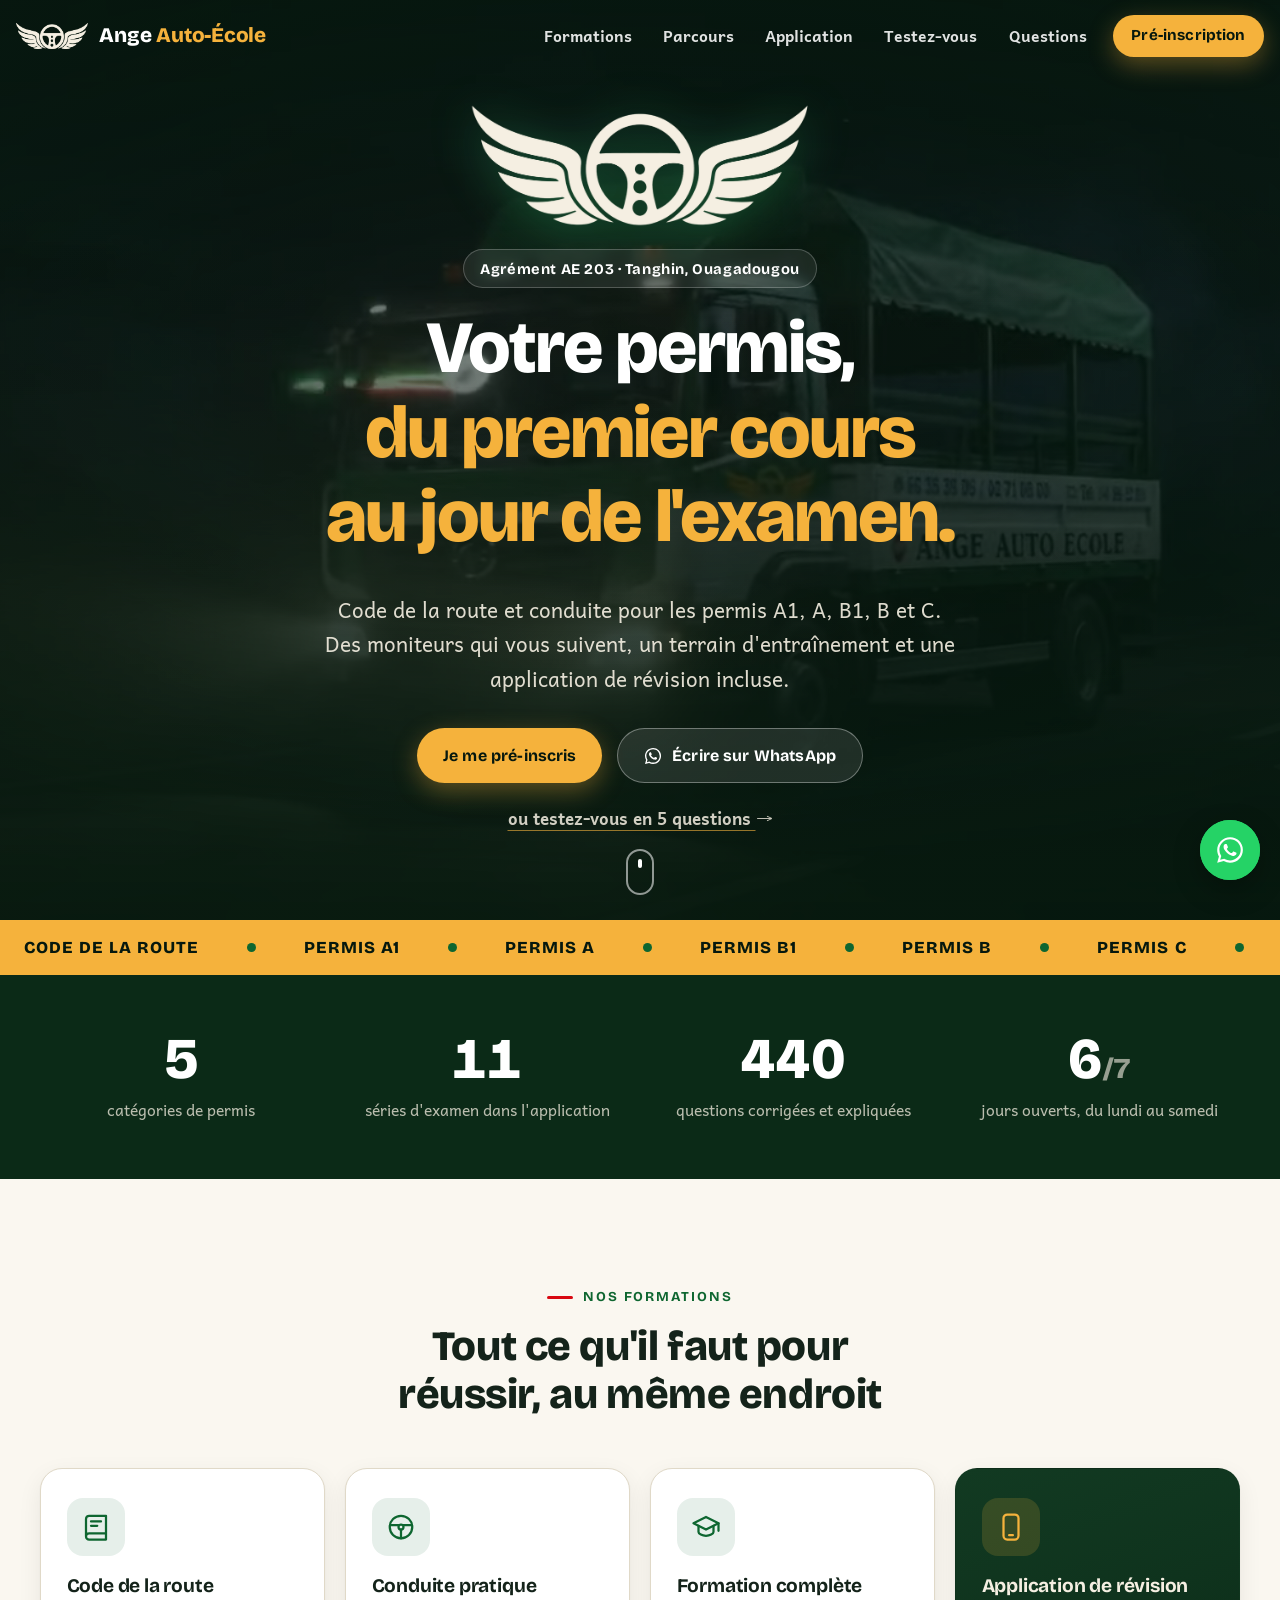
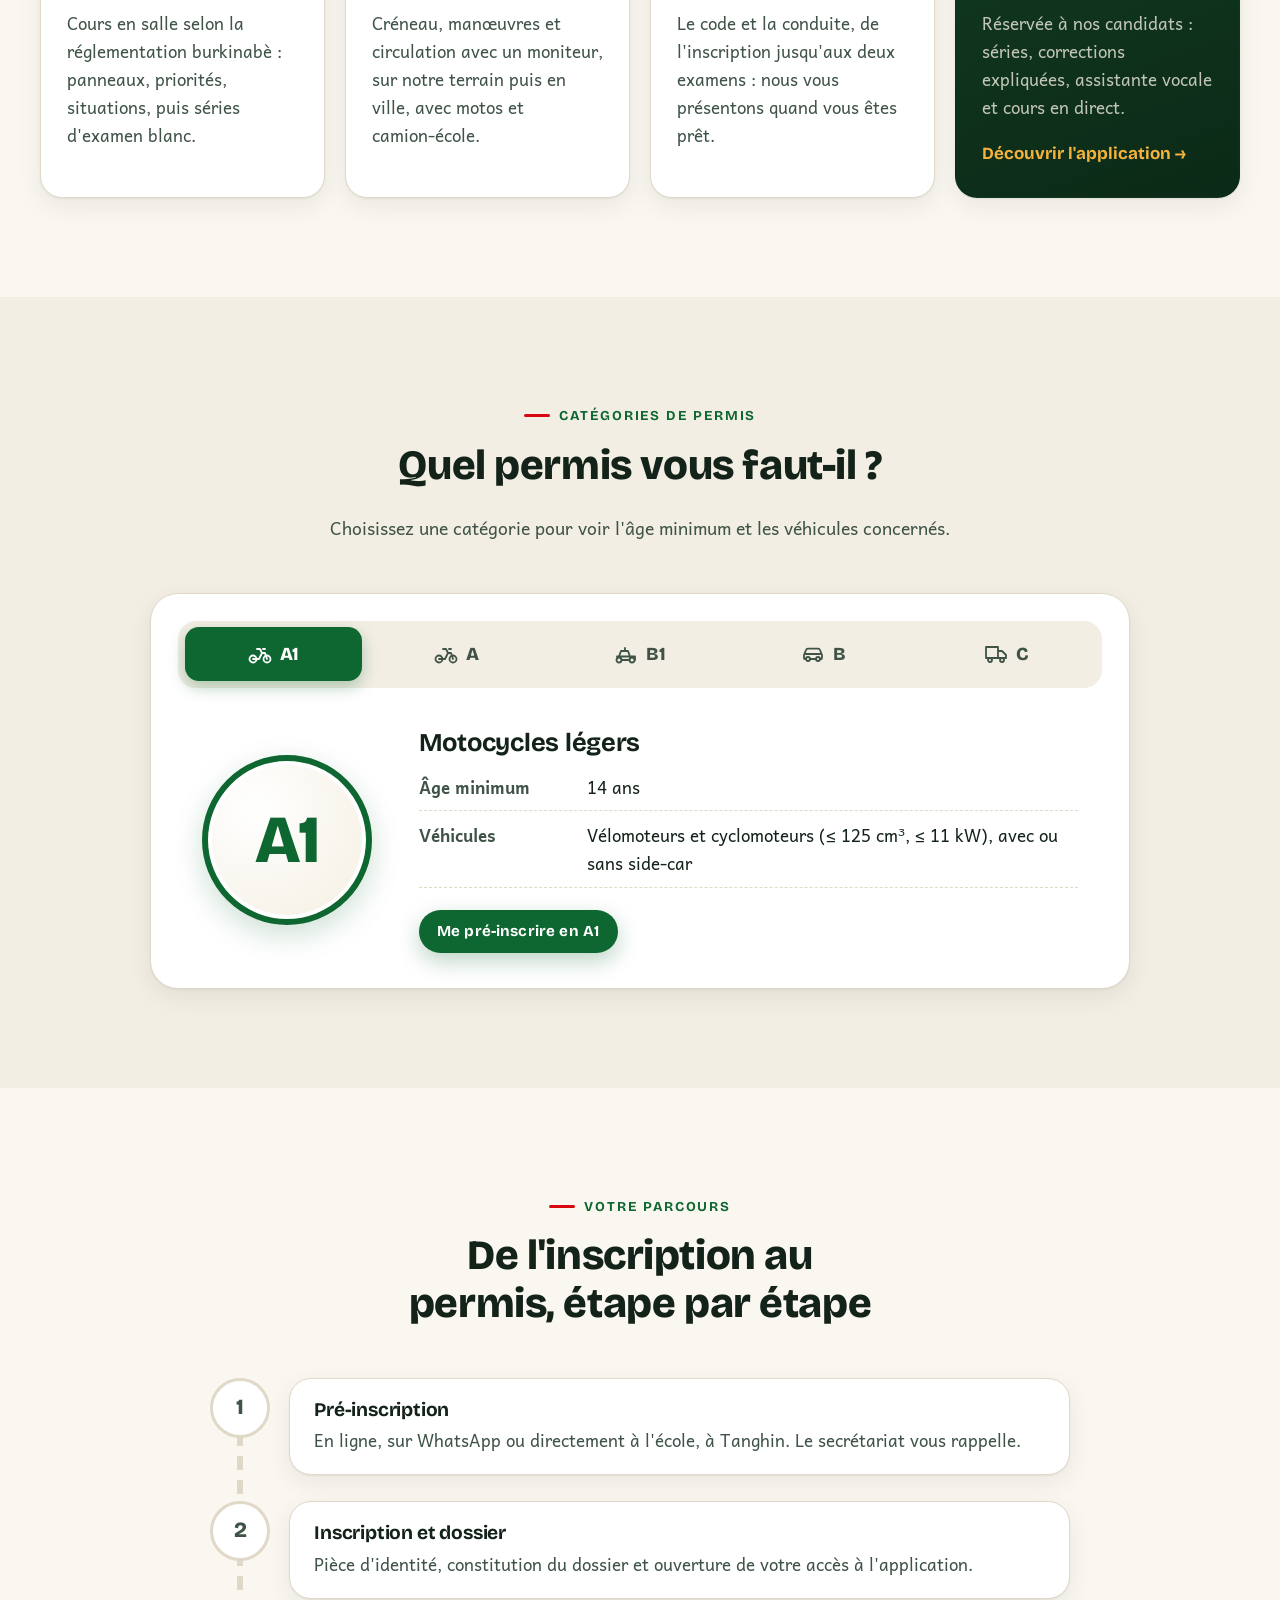
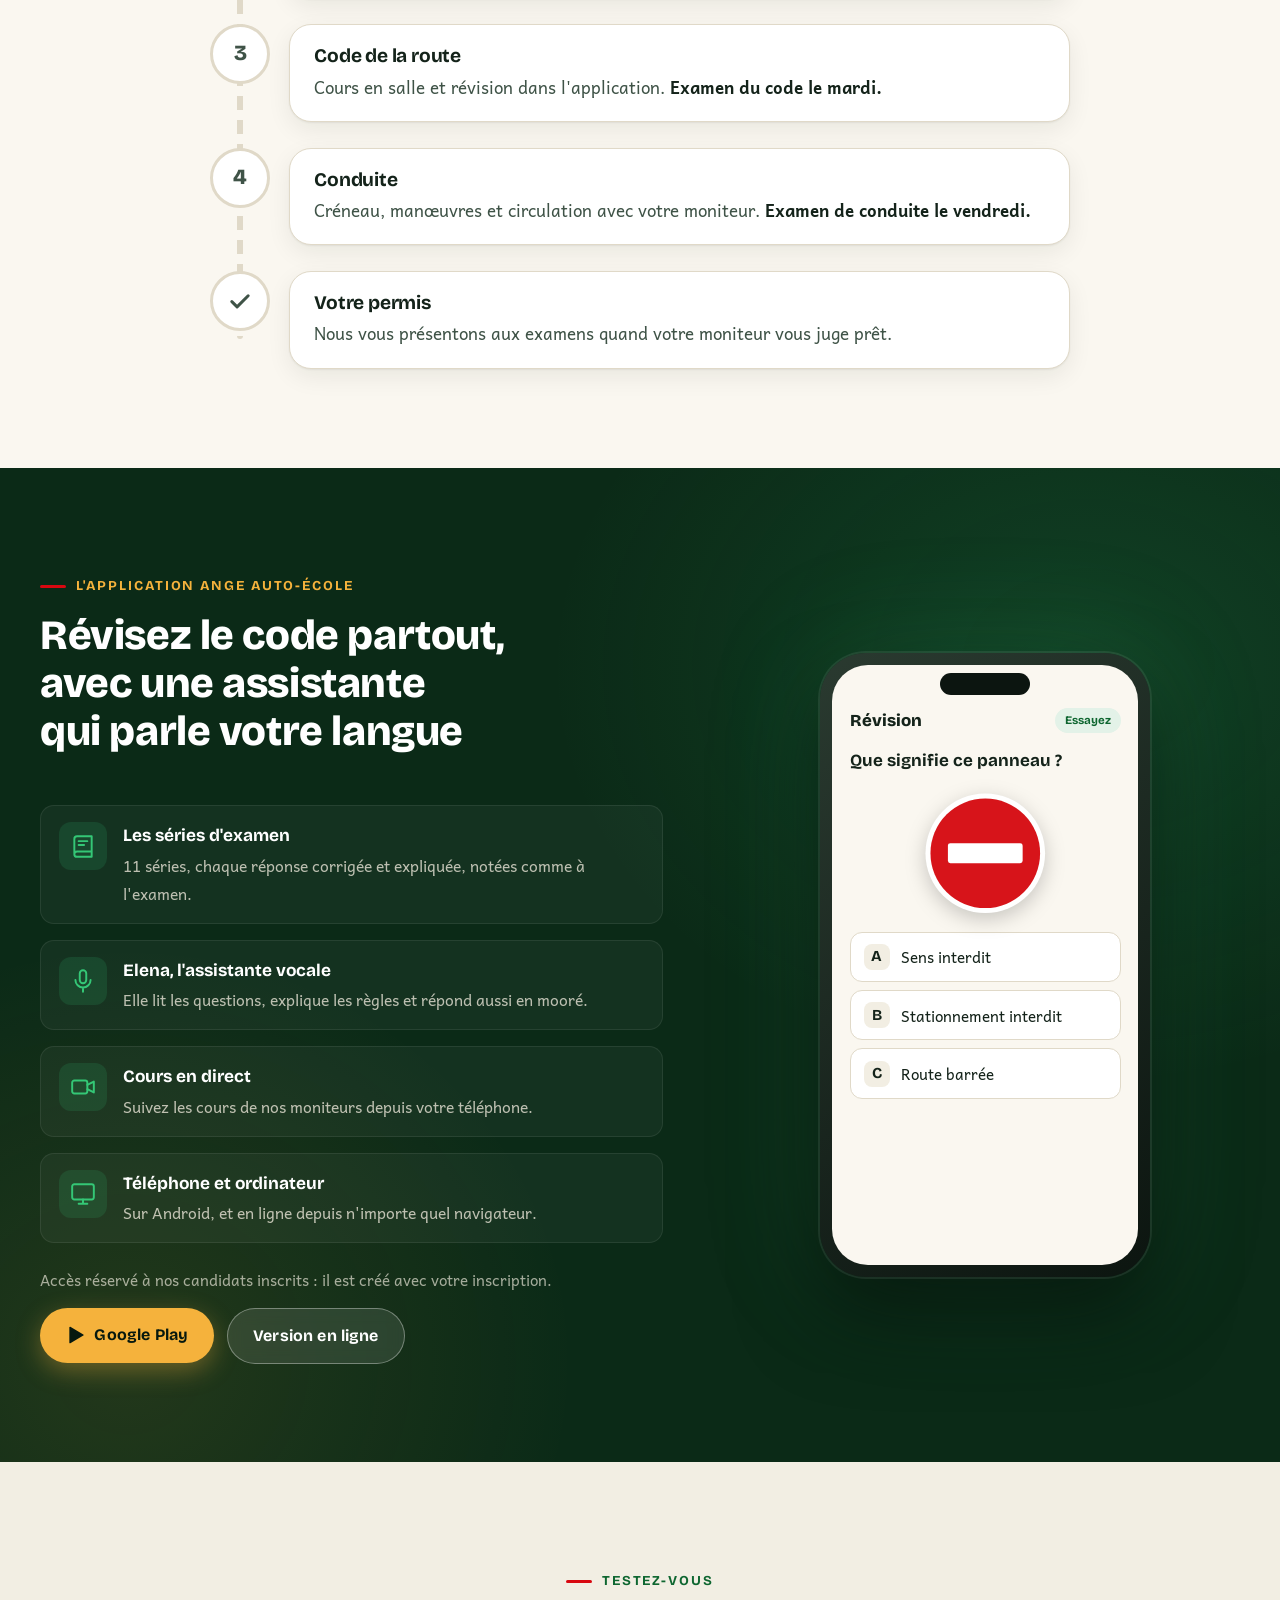
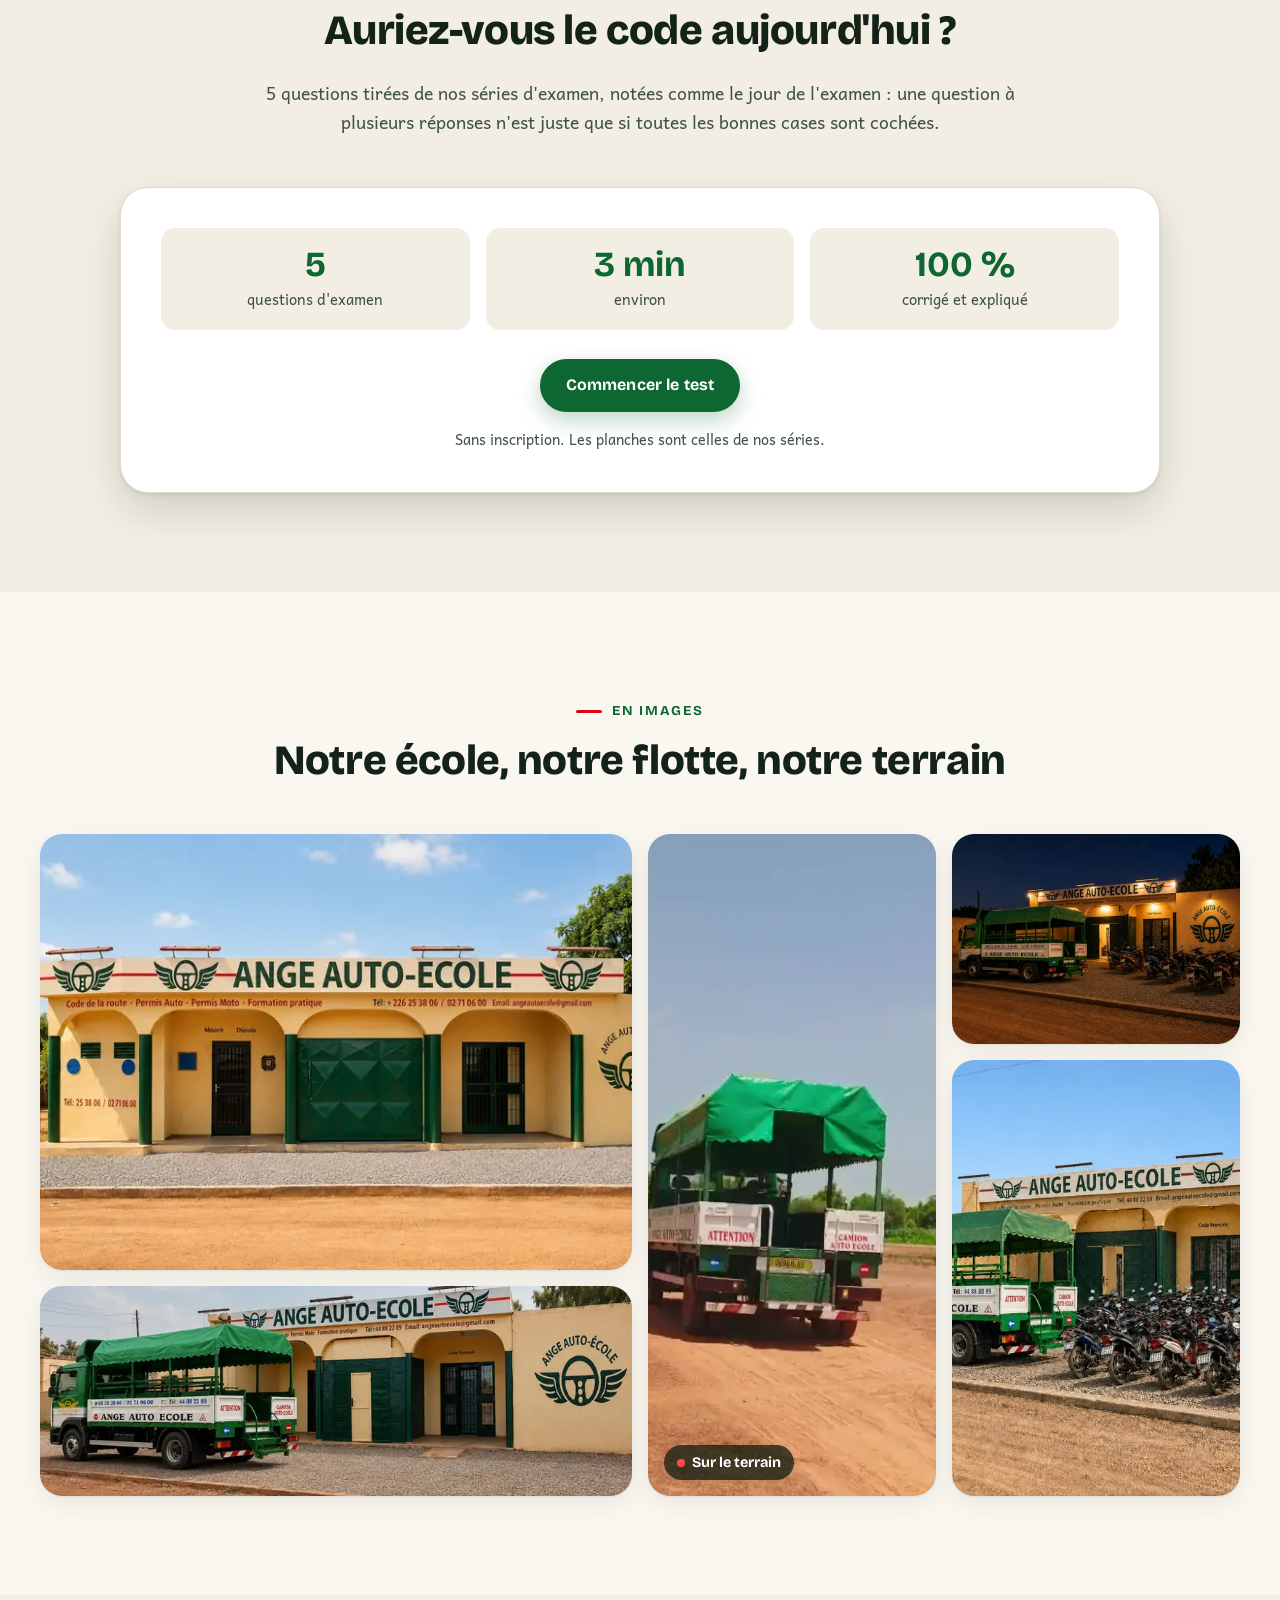
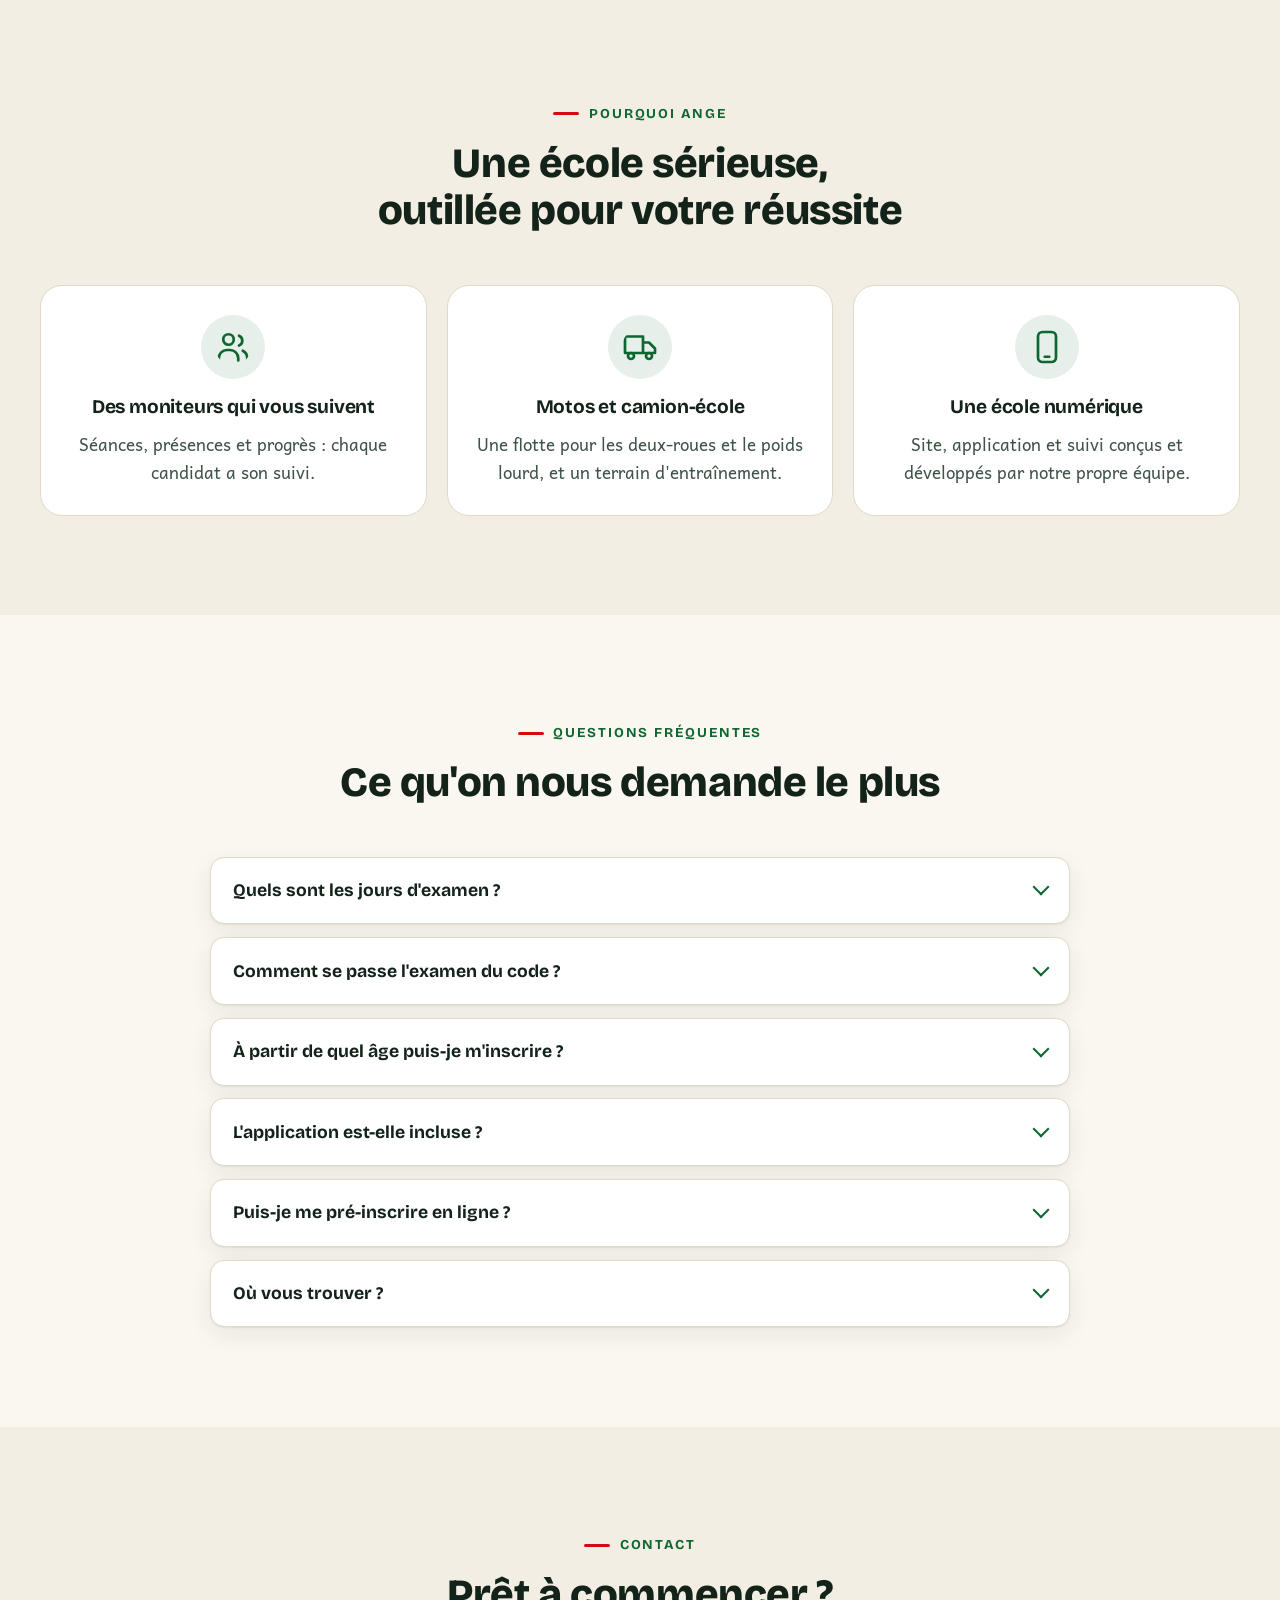
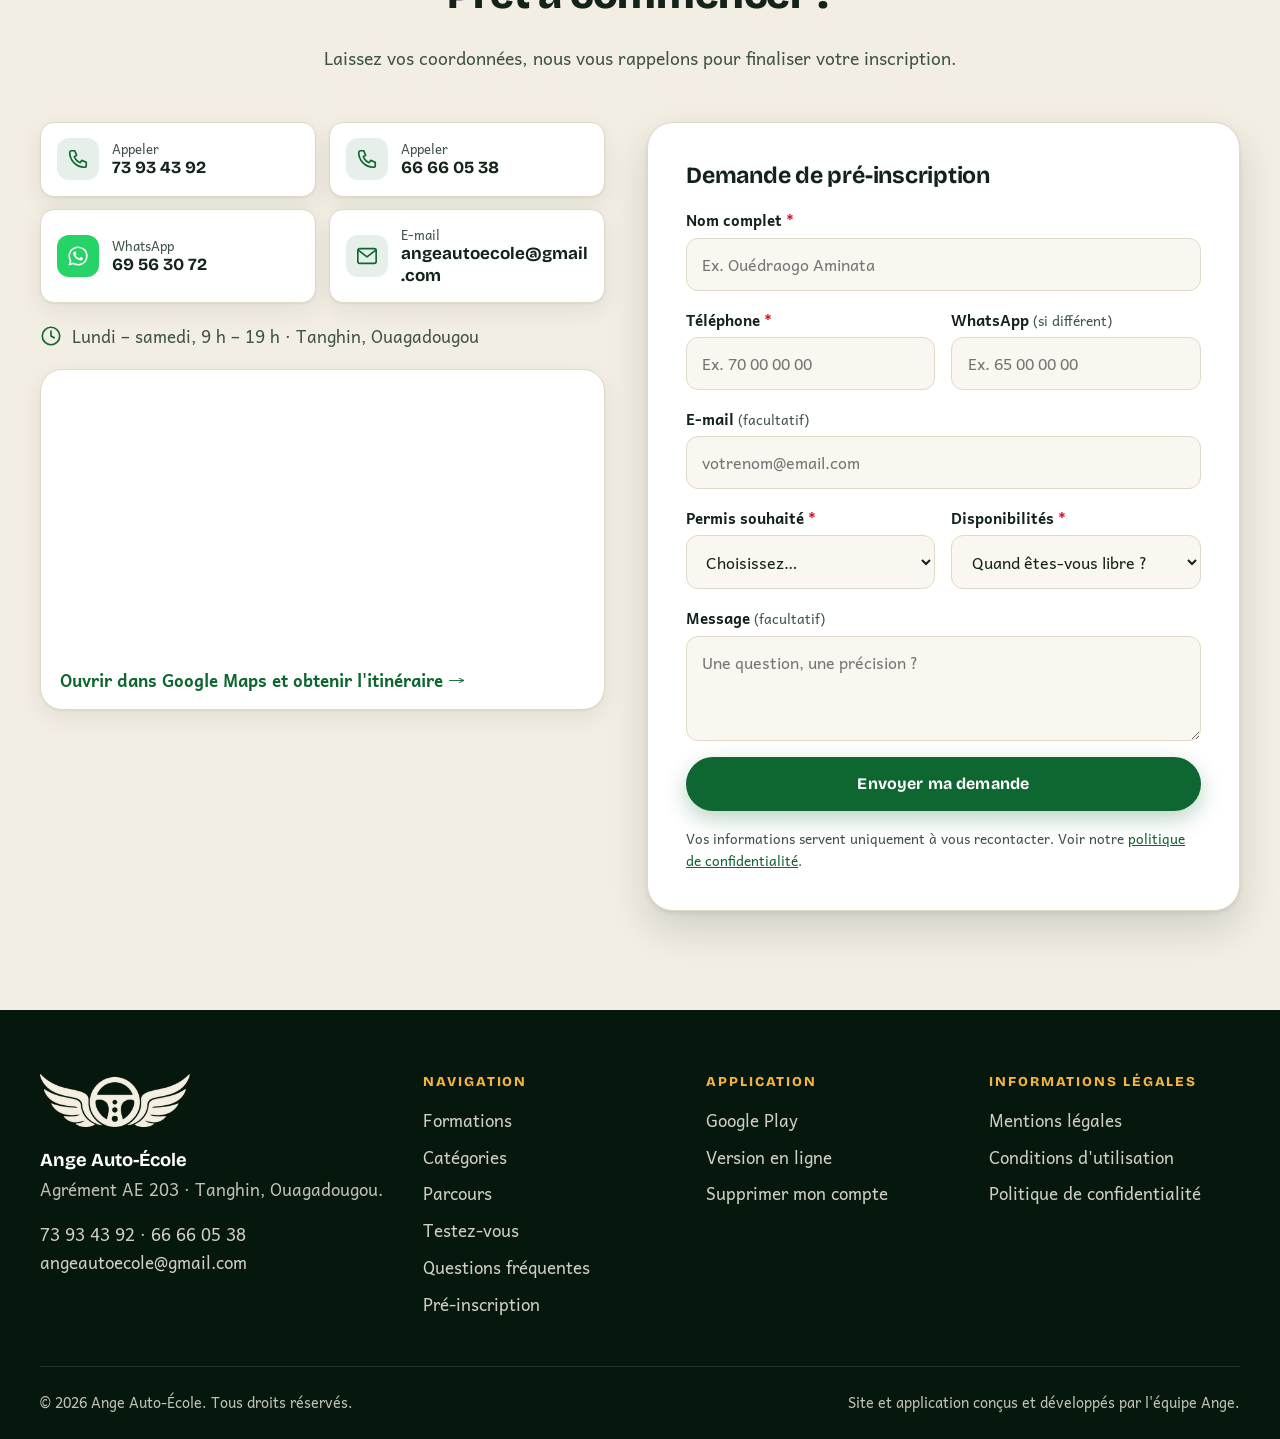
==== commit ed7f3314: "Pages legales completees et rendues exactes Mentions legales, confidentialite, conditions et suppres" ====
--- a/index.html
+++ b/index.html
@@ -26,7 +26,7 @@
     <link rel="preconnect" href="https://fonts.gstatic.com" crossorigin>
     <link href="https://fonts.googleapis.com/css2?family=Andika:wght@400;700&family=Bricolage+Grotesque:opsz,wght@12..96,600;12..96,700;12..96,800&display=swap" rel="stylesheet">
     <link rel="preload" as="image" href="assets/video/accueil-camion.webp">
-    <link rel="stylesheet" href="styles.css?v=6">
+    <link rel="stylesheet" href="styles.css?v=7">
     <script>document.documentElement.classList.add('js');</script>
     <script type="application/ld+json">
     {
@@ -692,6 +692,6 @@
         <symbol id="i-horloge" viewBox="0 0 24 24"><circle cx="12" cy="12" r="9.5"/><path d="M12 6.5V12l3.5 2"/></symbol>
     </svg>
 
-    <script src="script.js?v=6" defer></script>
+    <script src="script.js?v=7" defer></script>
 </body>
 </html>
--- a/styles.css
+++ b/styles.css
@@ -845,7 +845,7 @@
 .legal-page h1 { font-size: clamp(1.9rem, 1.4rem + 2vw, 2.6rem); font-weight: 800; margin-bottom: 1.5rem; }
 .legal-page h2 { font-size: 1.4rem; color: var(--accent-texte); margin-top: 2.2rem; }
 .legal-page h3 { font-size: 1.1rem; margin-top: 1.4rem; }
-.legal-page ul { padding-left: 1.4rem; }
+.legal-page ul, .legal-page ol { padding-left: 1.4rem; }
 .legal-page li { margin-bottom: .45rem; }
 .back-button {
     display: inline-flex; align-items: center; gap: .4rem; margin-bottom: 1.8rem; padding: .55rem 1.1rem;
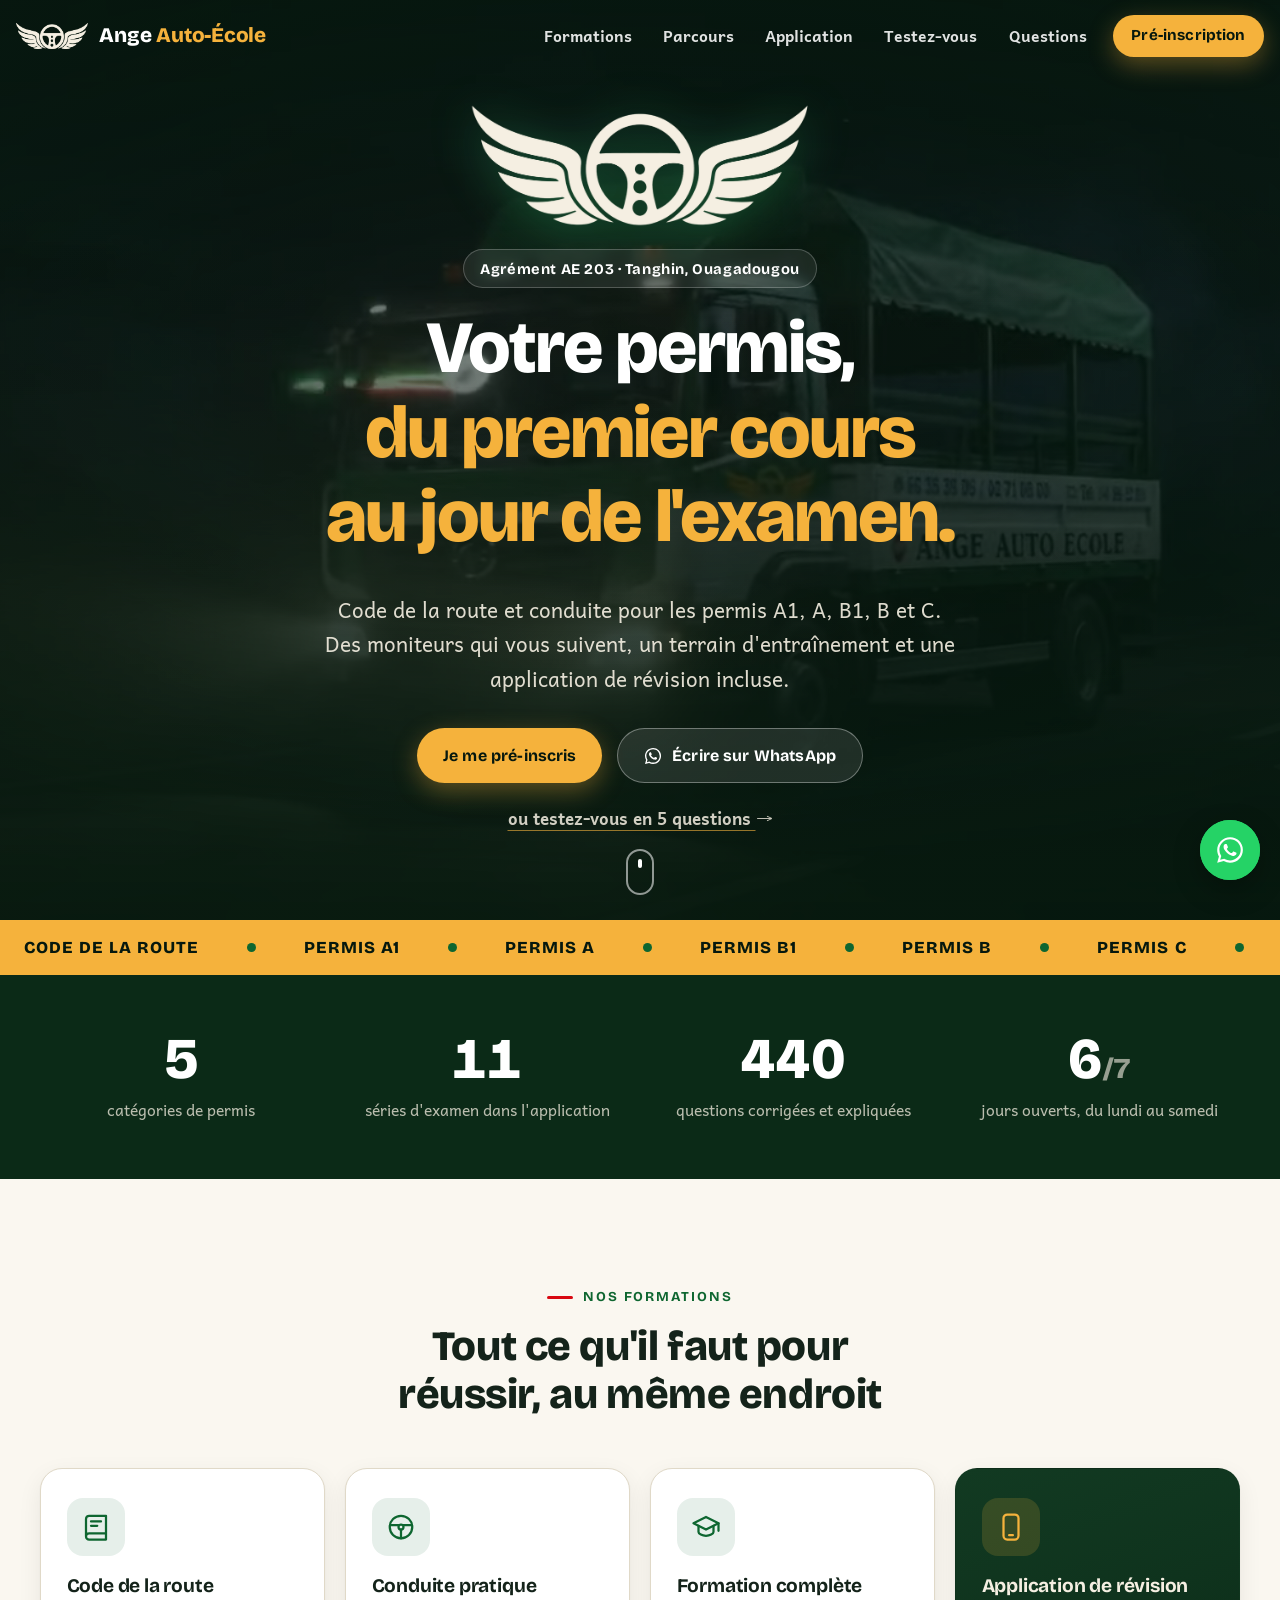
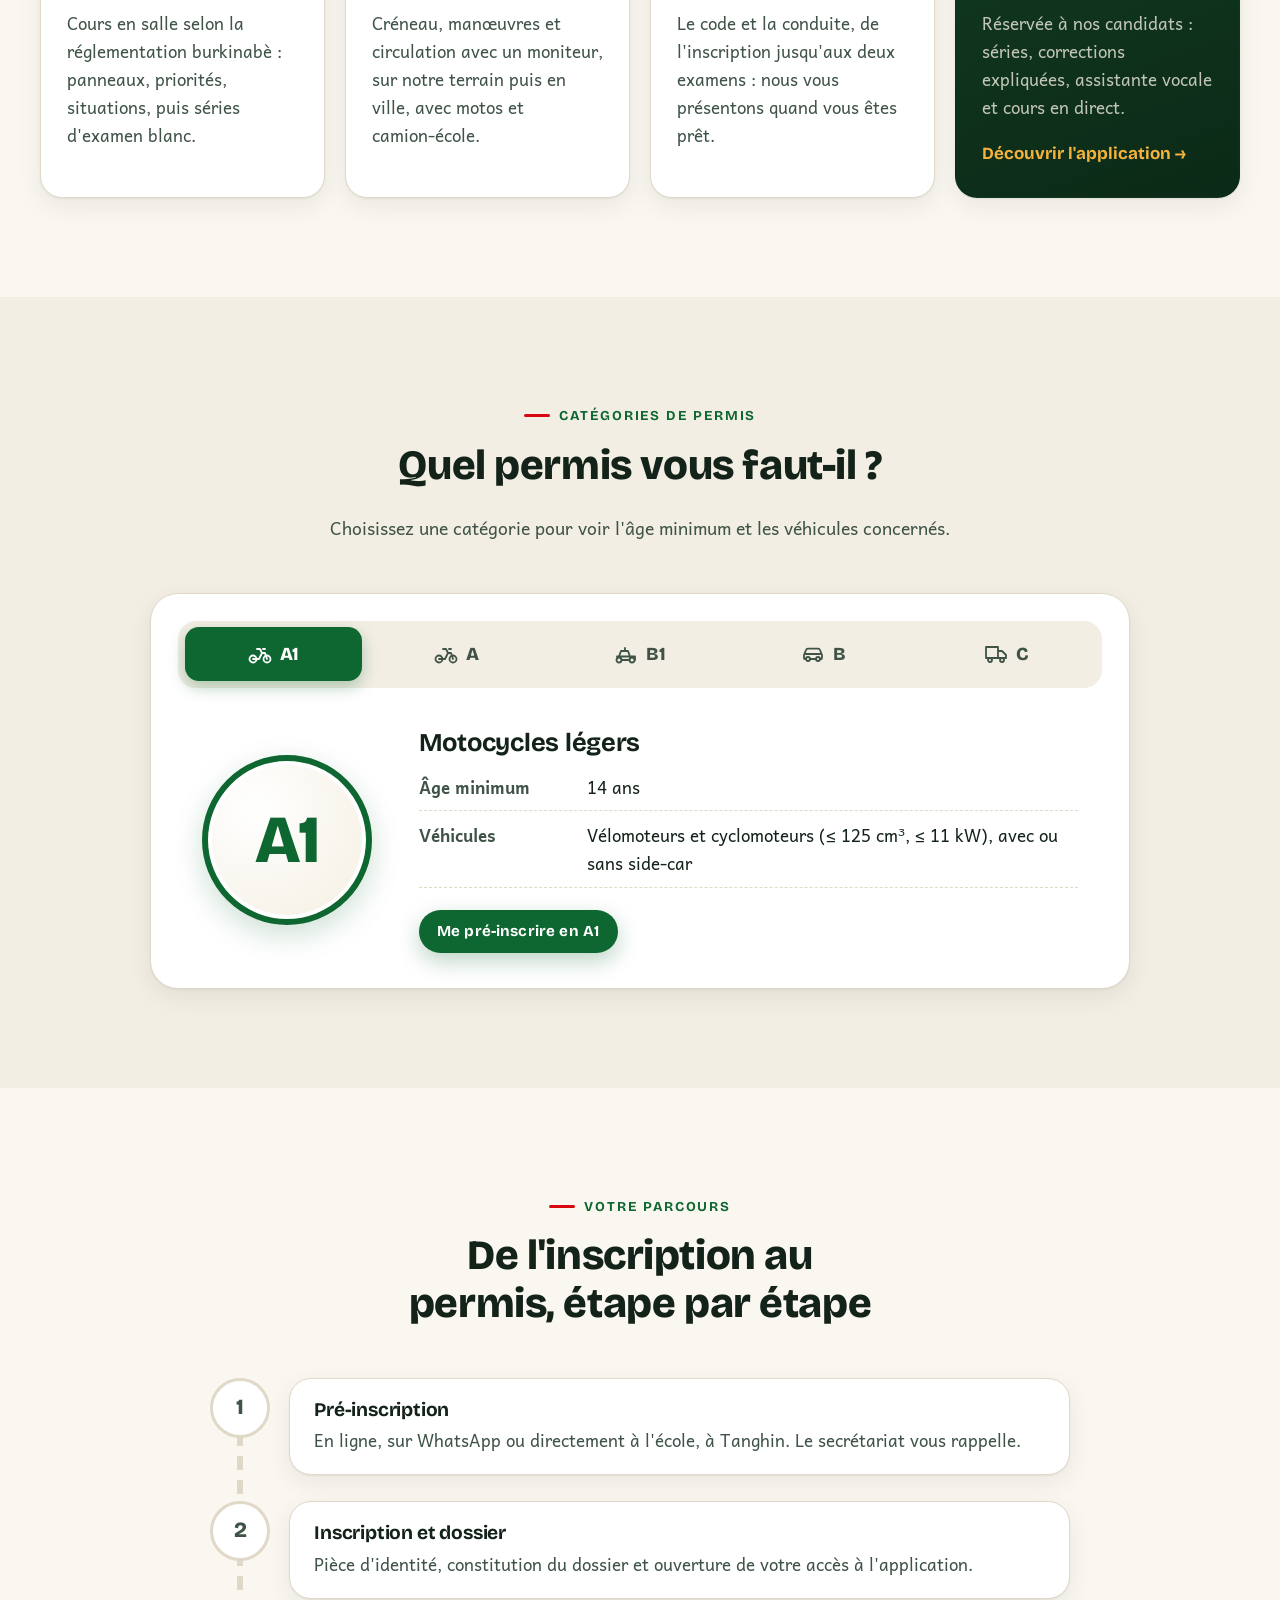
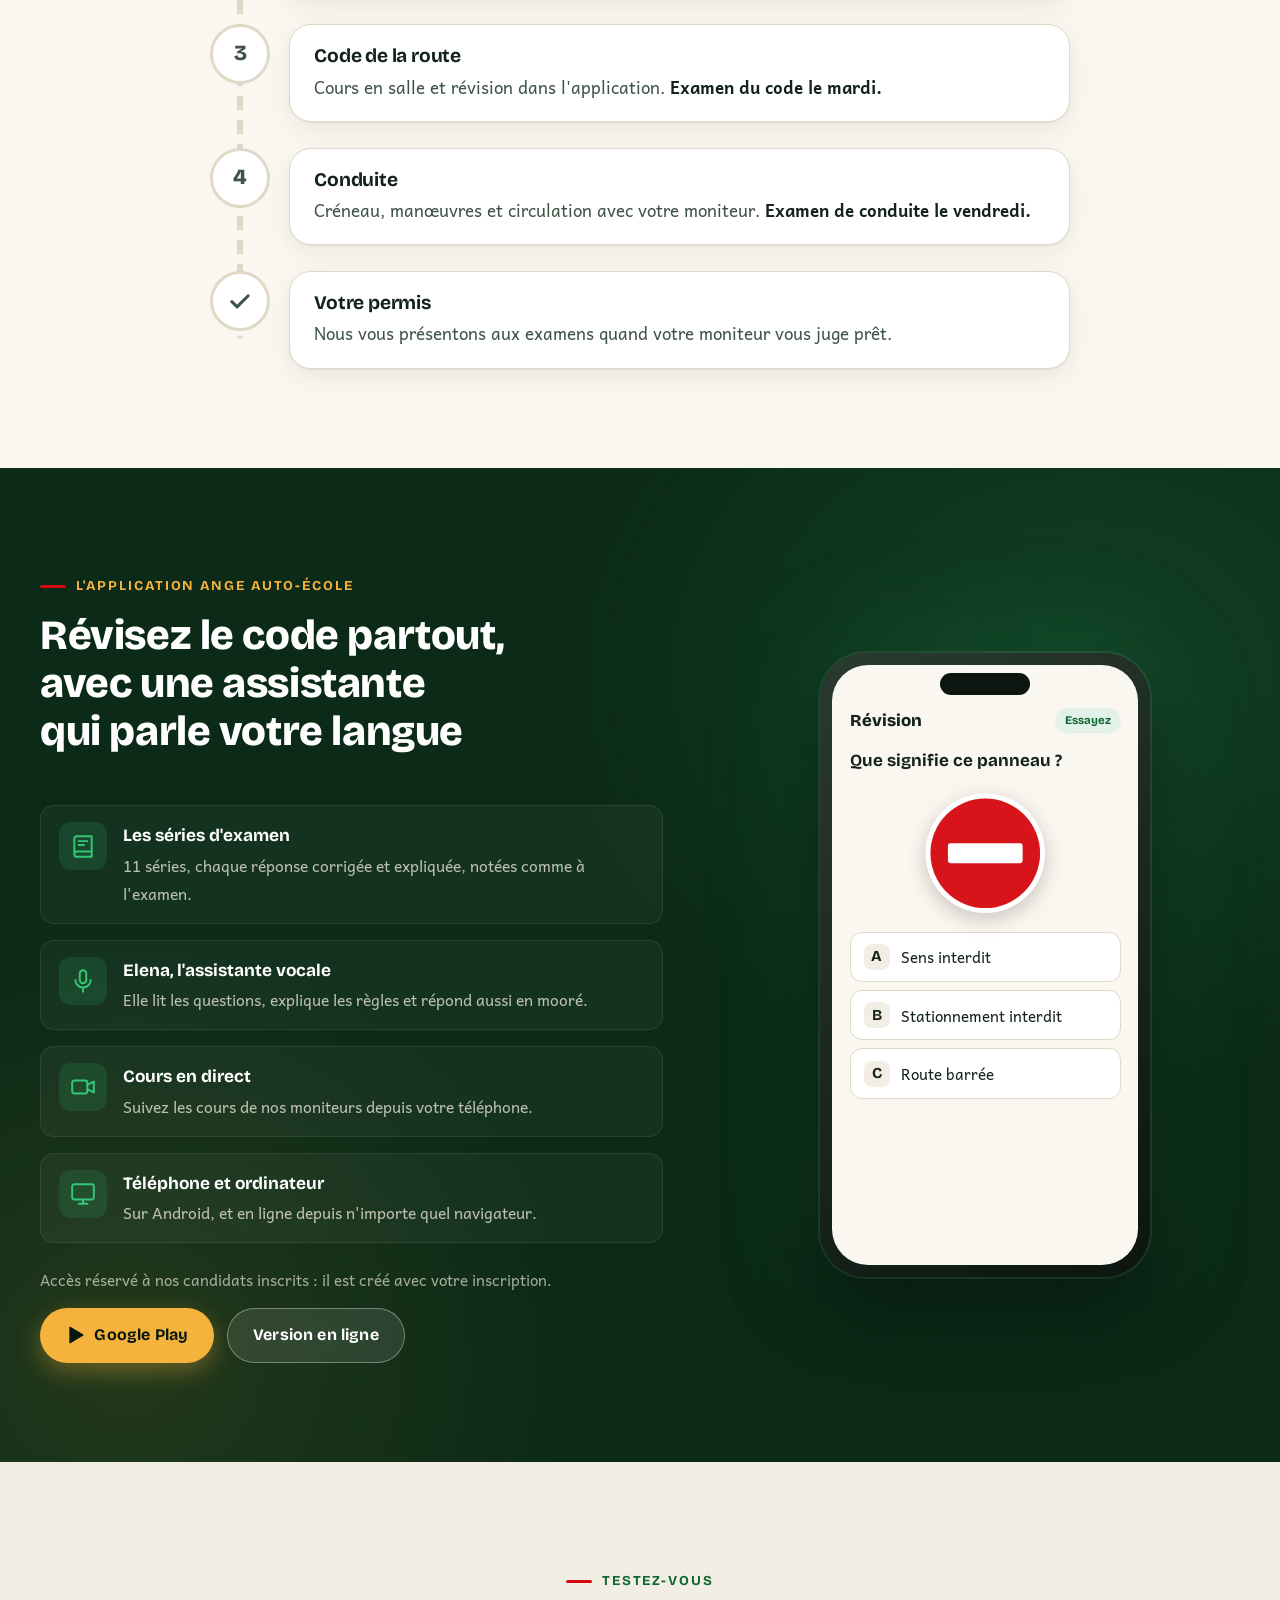
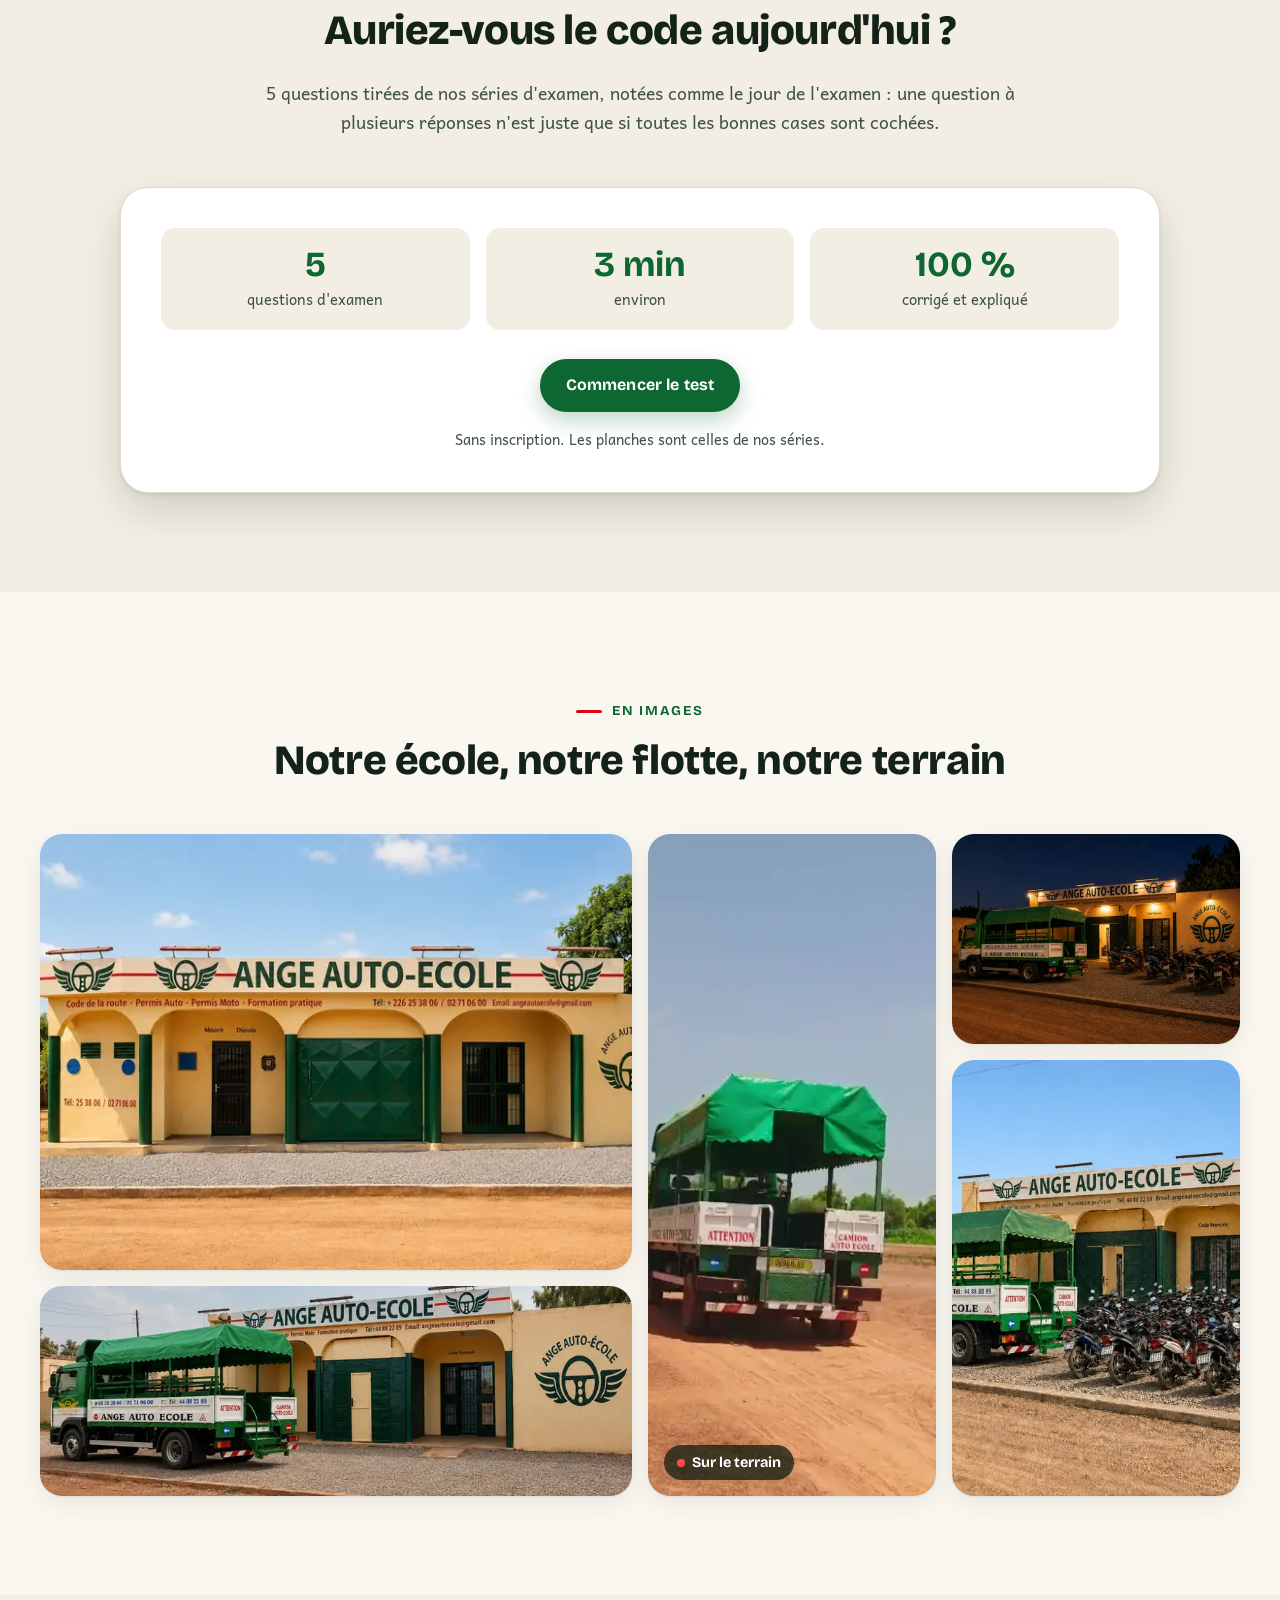
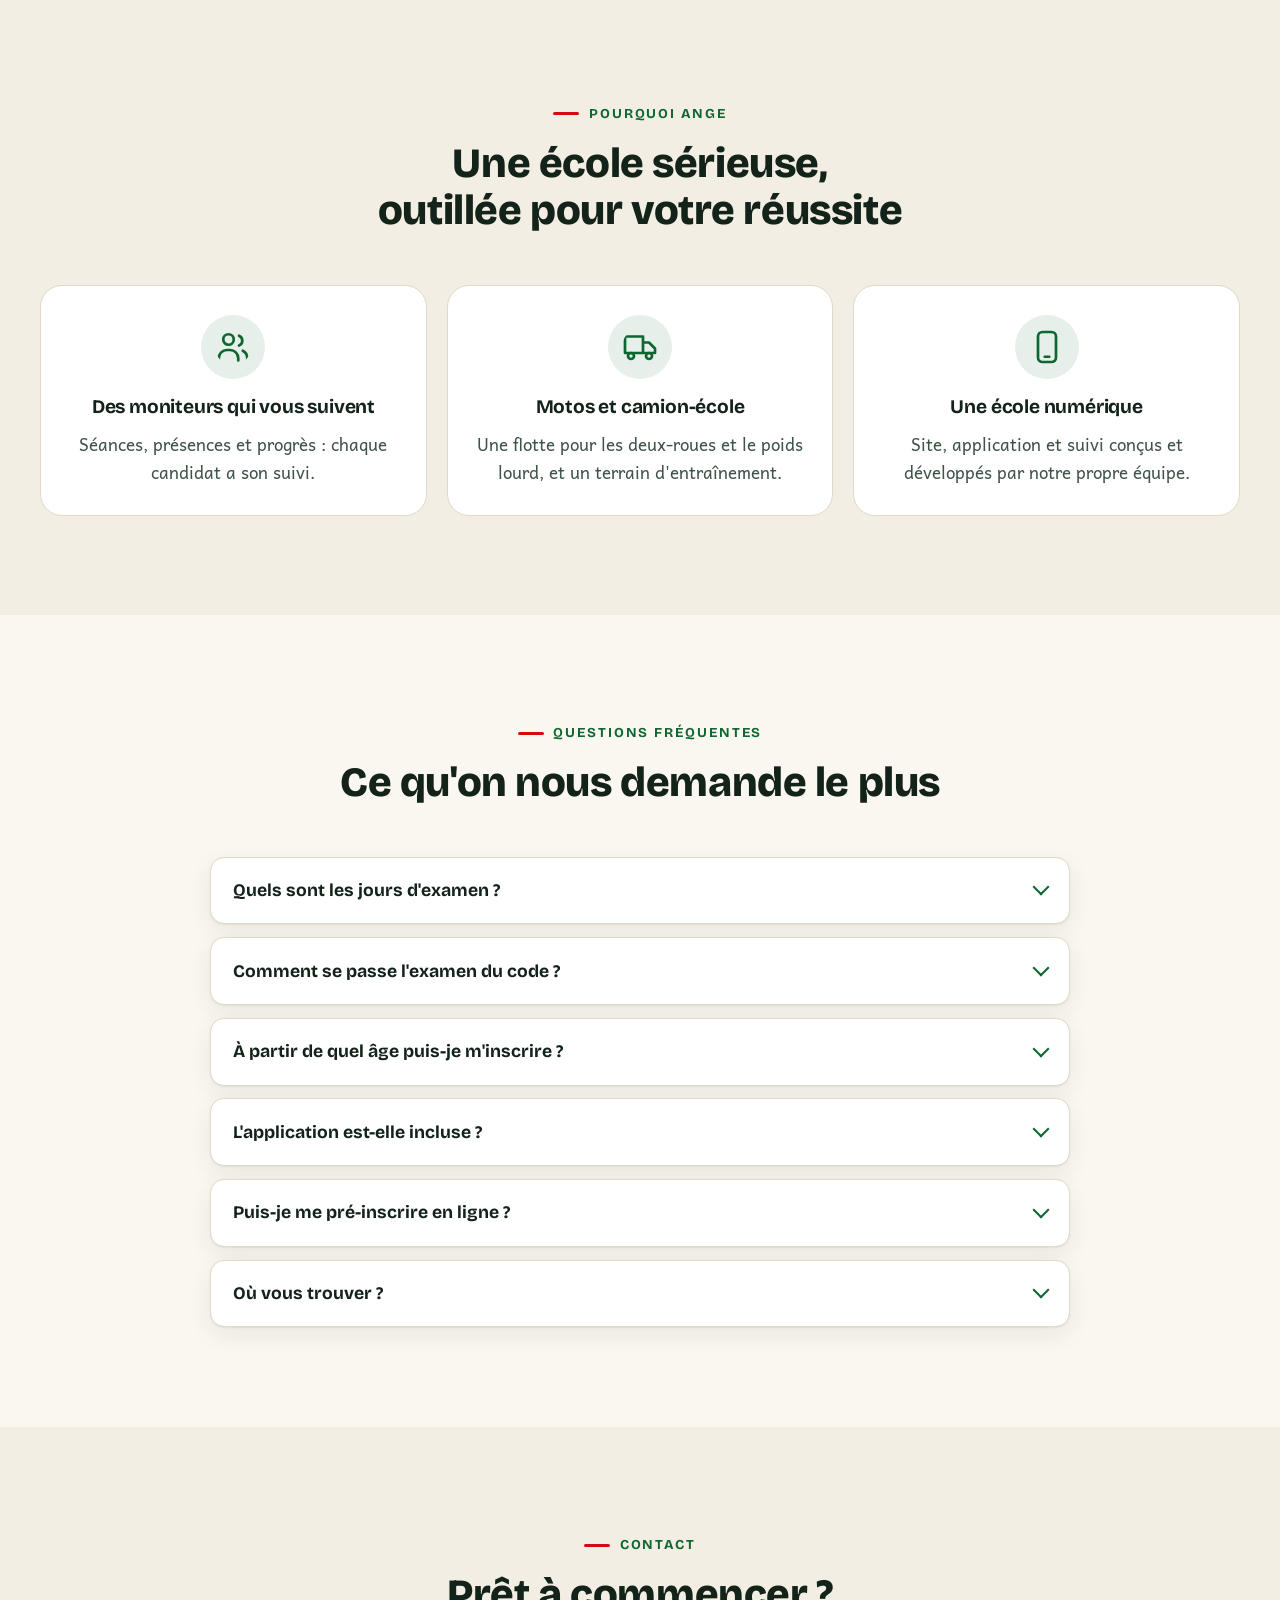
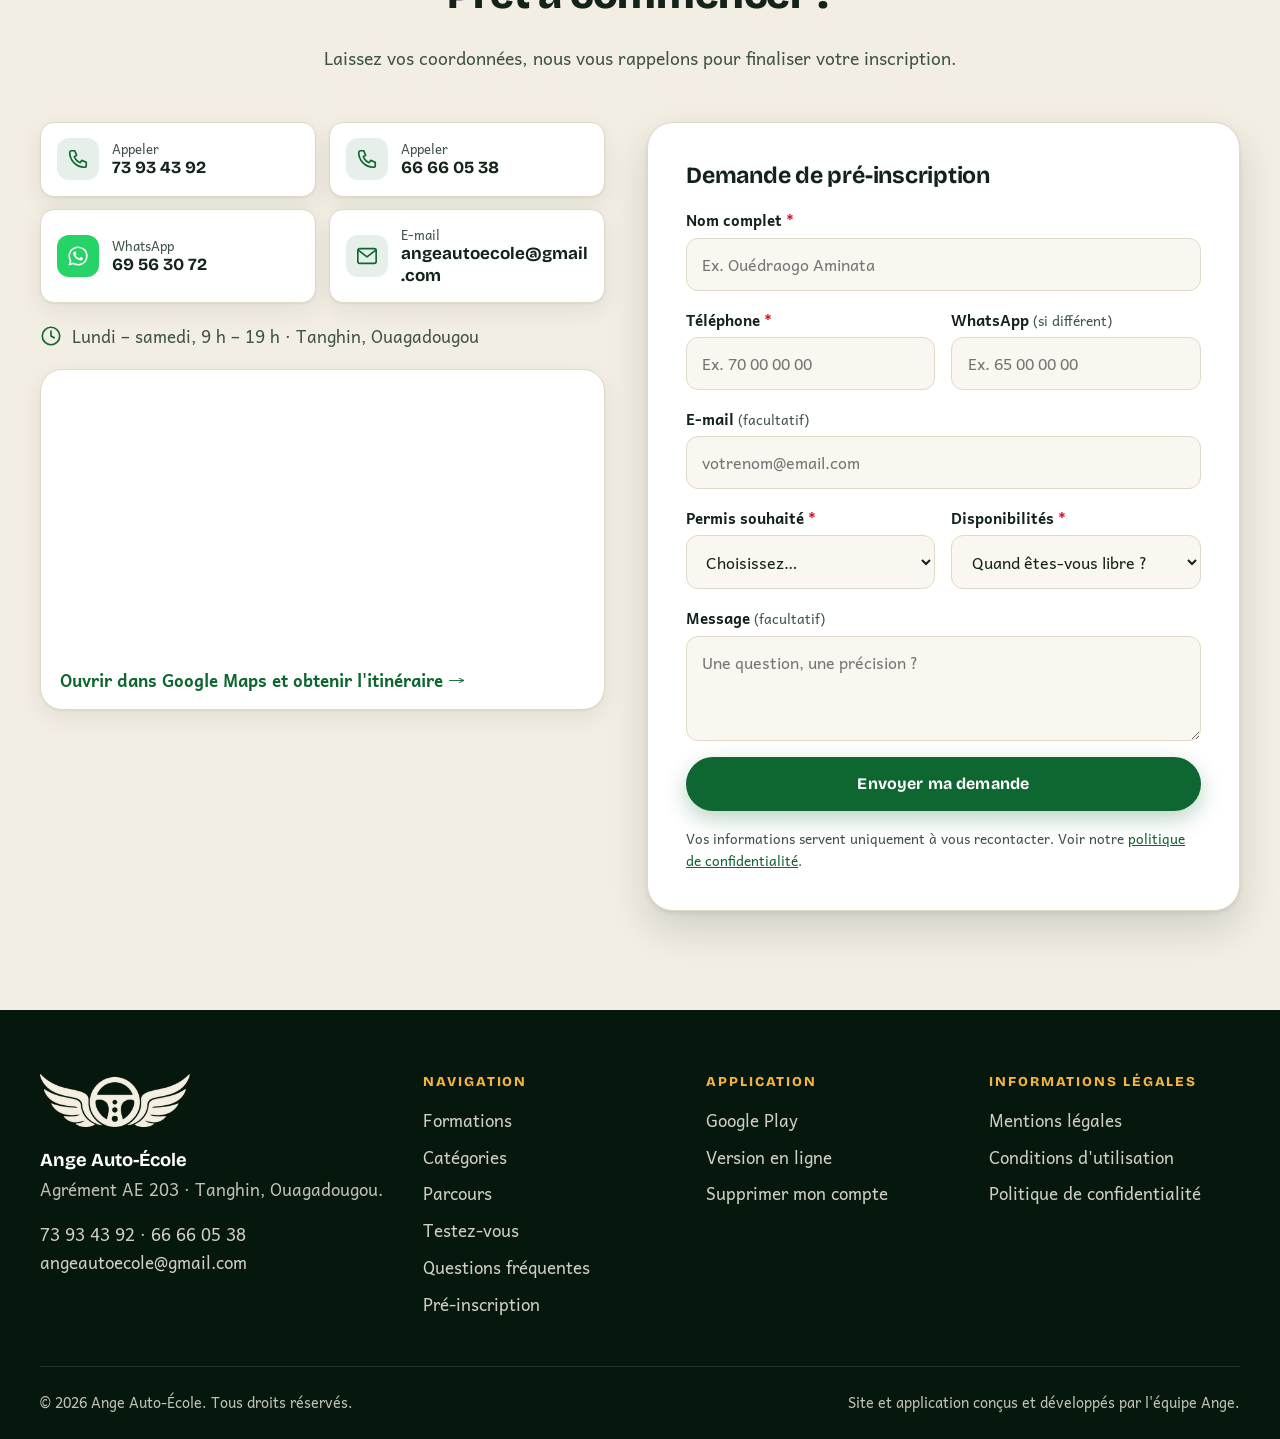
==== commit 335b239a: "Icone d'onglet et d'application : la roue ailee seule Remplace l'ancien logo rond (nom ecrit en roug" ====
--- a/index.html
+++ b/index.html
@@ -15,9 +15,11 @@
     <meta name="twitter:card" content="summary_large_image">
     <meta name="theme-color" content="#0b2a17">
     <meta name="color-scheme" content="light dark">
-    <link rel="icon" type="image/png" href="assets/icons/icon-192.png">
     <link rel="manifest" href="manifest.json">
-    <link rel="apple-touch-icon" href="assets/icons/apple-touch-icon.png">
+    <link rel="icon" href="favicon.ico" sizes="any">
+    <link rel="icon" type="image/png" sizes="32x32" href="assets/icons/roue-32.png">
+    <link rel="icon" type="image/png" sizes="16x16" href="assets/icons/roue-16.png">
+    <link rel="apple-touch-icon" href="assets/icons/roue-apple-180.png">
     <meta name="apple-mobile-web-app-capable" content="yes">
     <meta name="apple-mobile-web-app-status-bar-style" content="black-translucent">
     <meta name="apple-mobile-web-app-title" content="Ange Auto-École">
@@ -34,7 +36,7 @@
         "@type": "DrivingSchool",
         "name": "Ange Auto-École",
         "url": "https://www.angeautoecole.com",
-        "logo": "https://www.angeautoecole.com/assets/logo/LOGO_ANGE.png",
+        "logo": "https://www.angeautoecole.com/assets/icons/roue-512.png",
         "image": "https://www.angeautoecole.com/assets/images/Image6_ANGE.jpeg",
         "telephone": ["+22673934392", "+22666660538", "+22669563072"],
         "email": "angeautoecole@gmail.com",
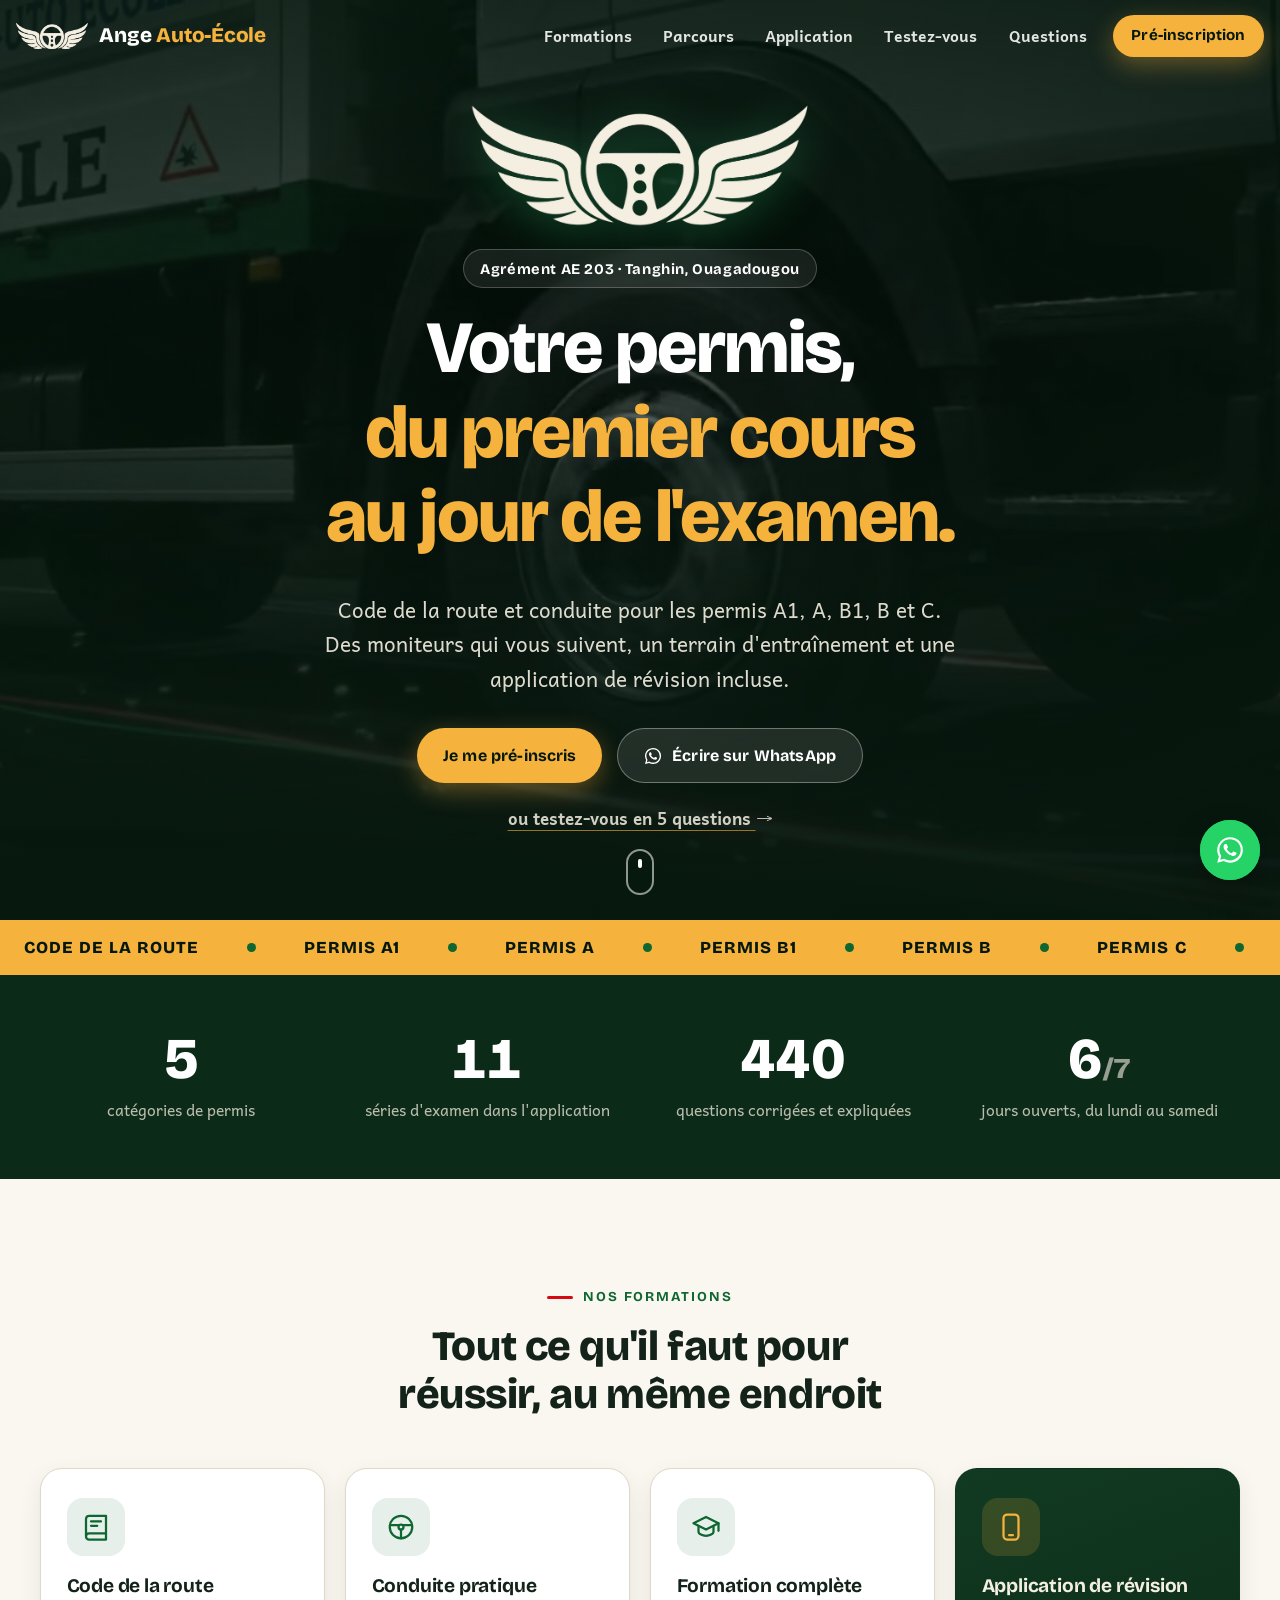
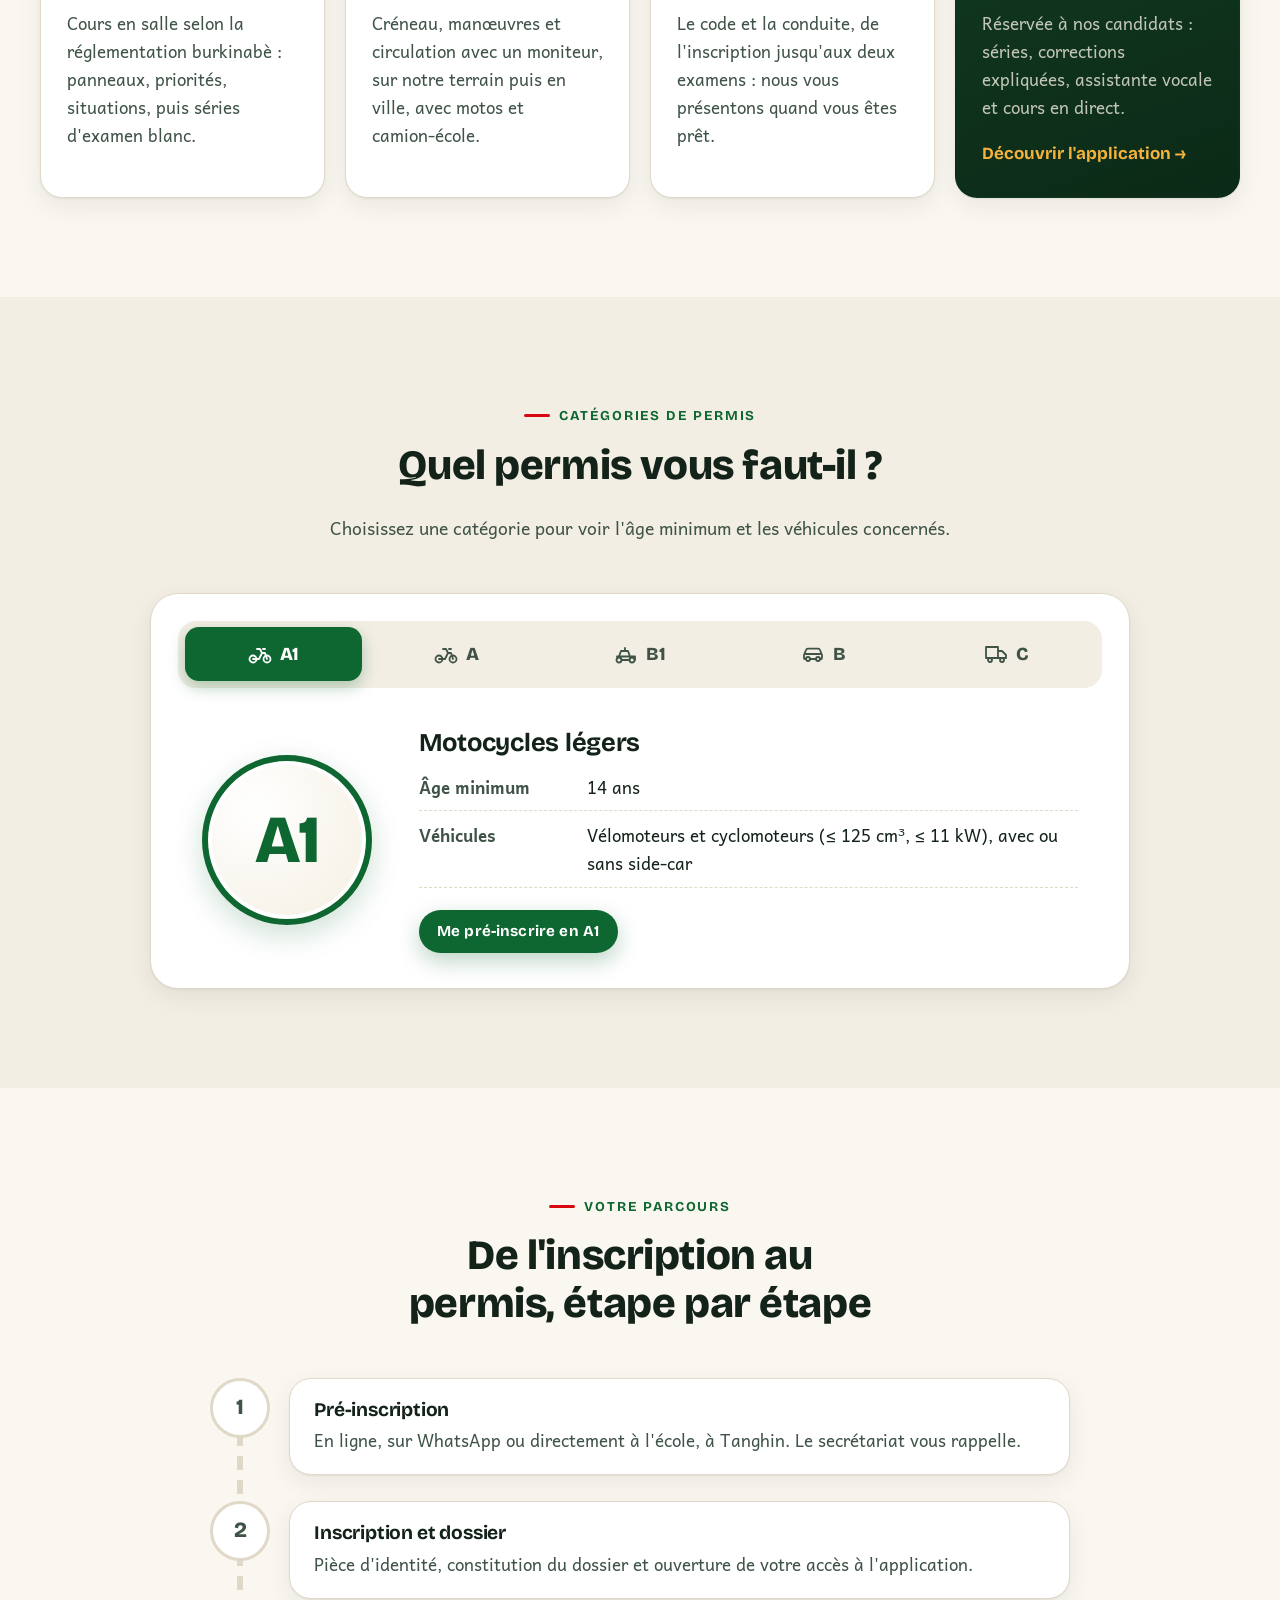
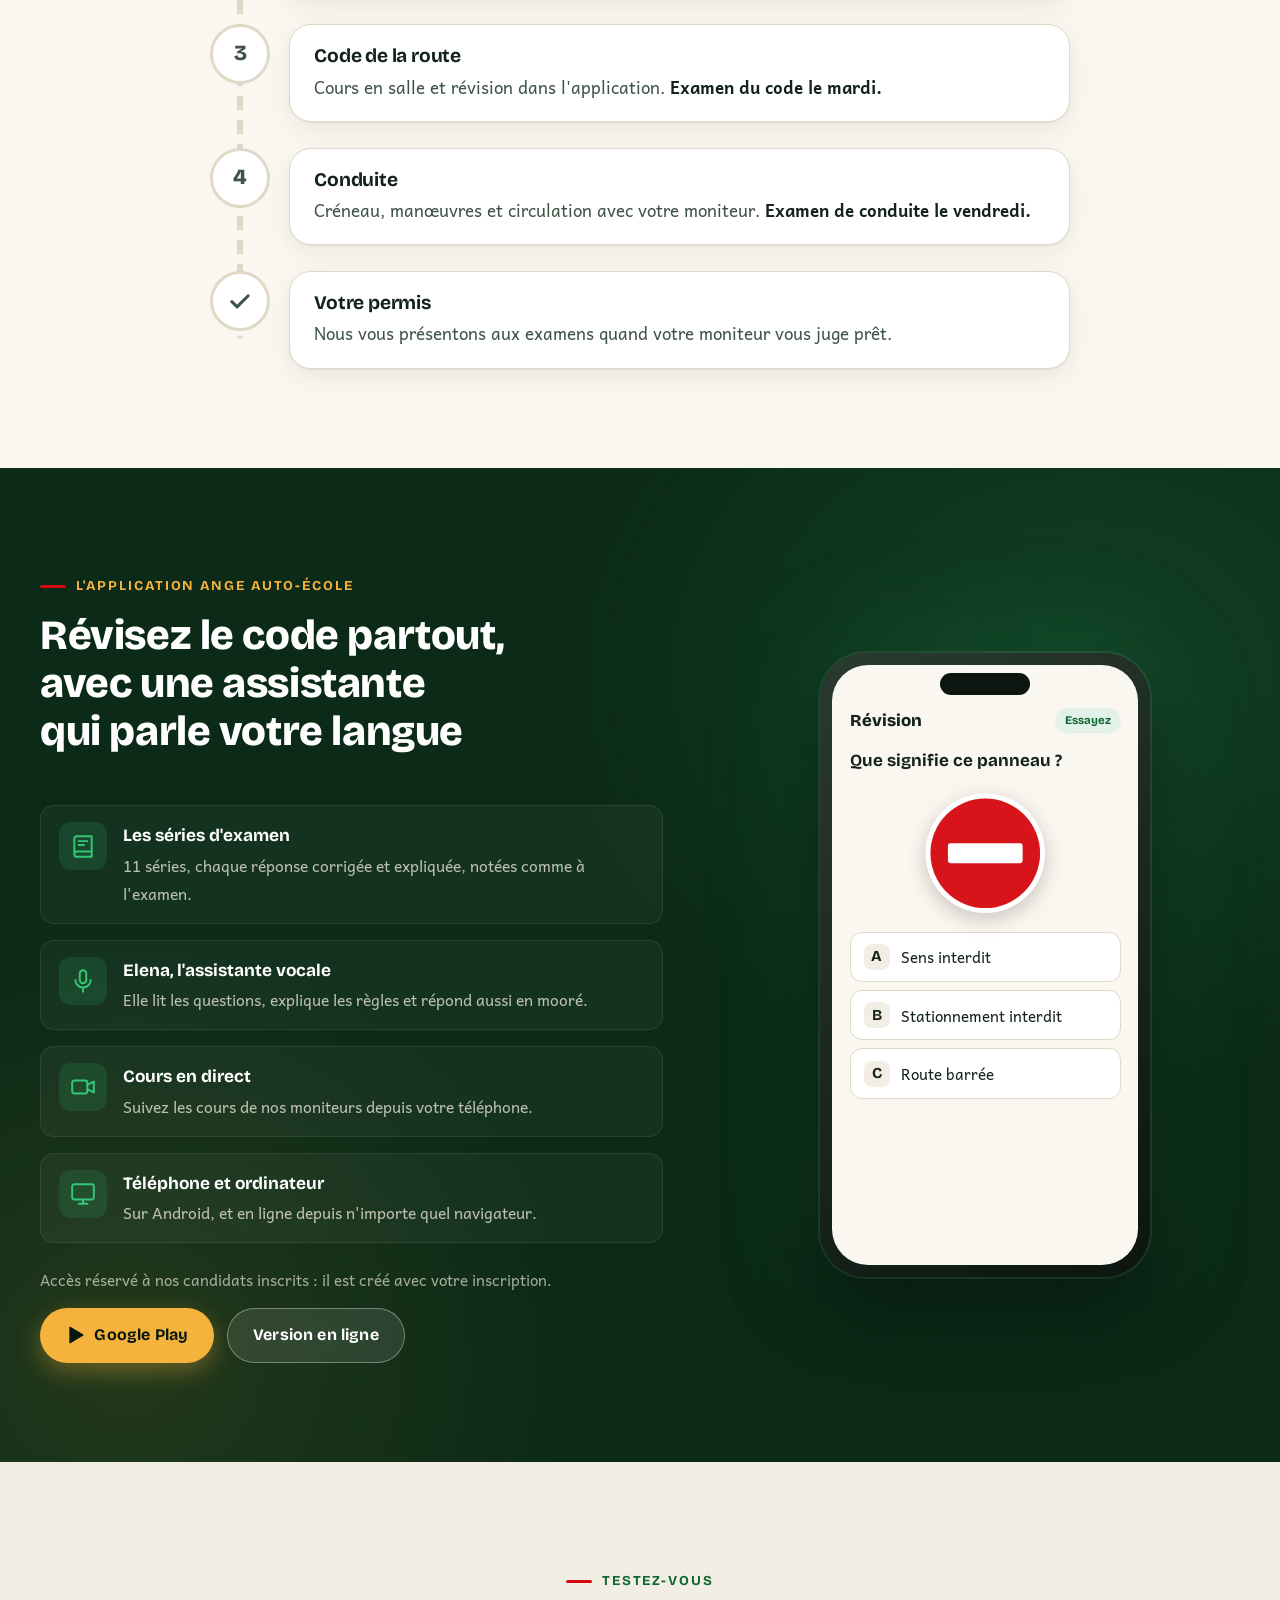
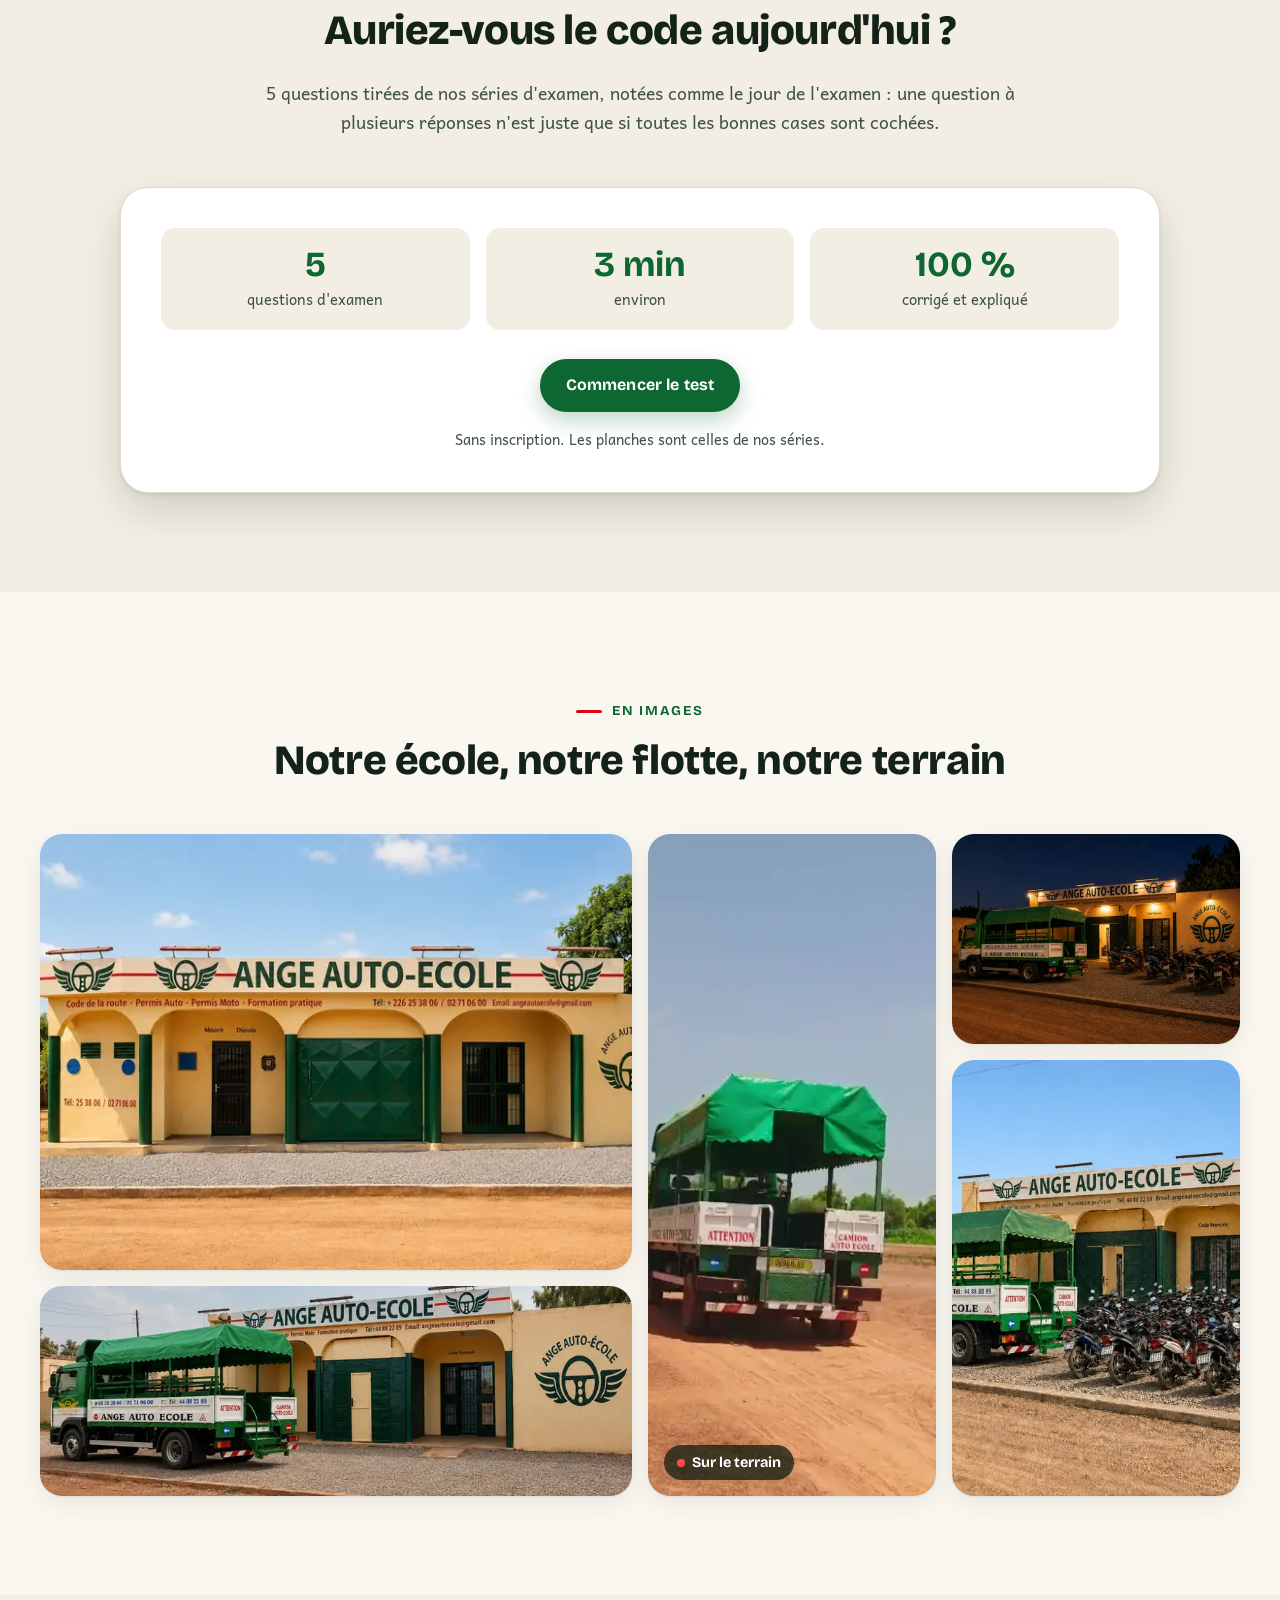
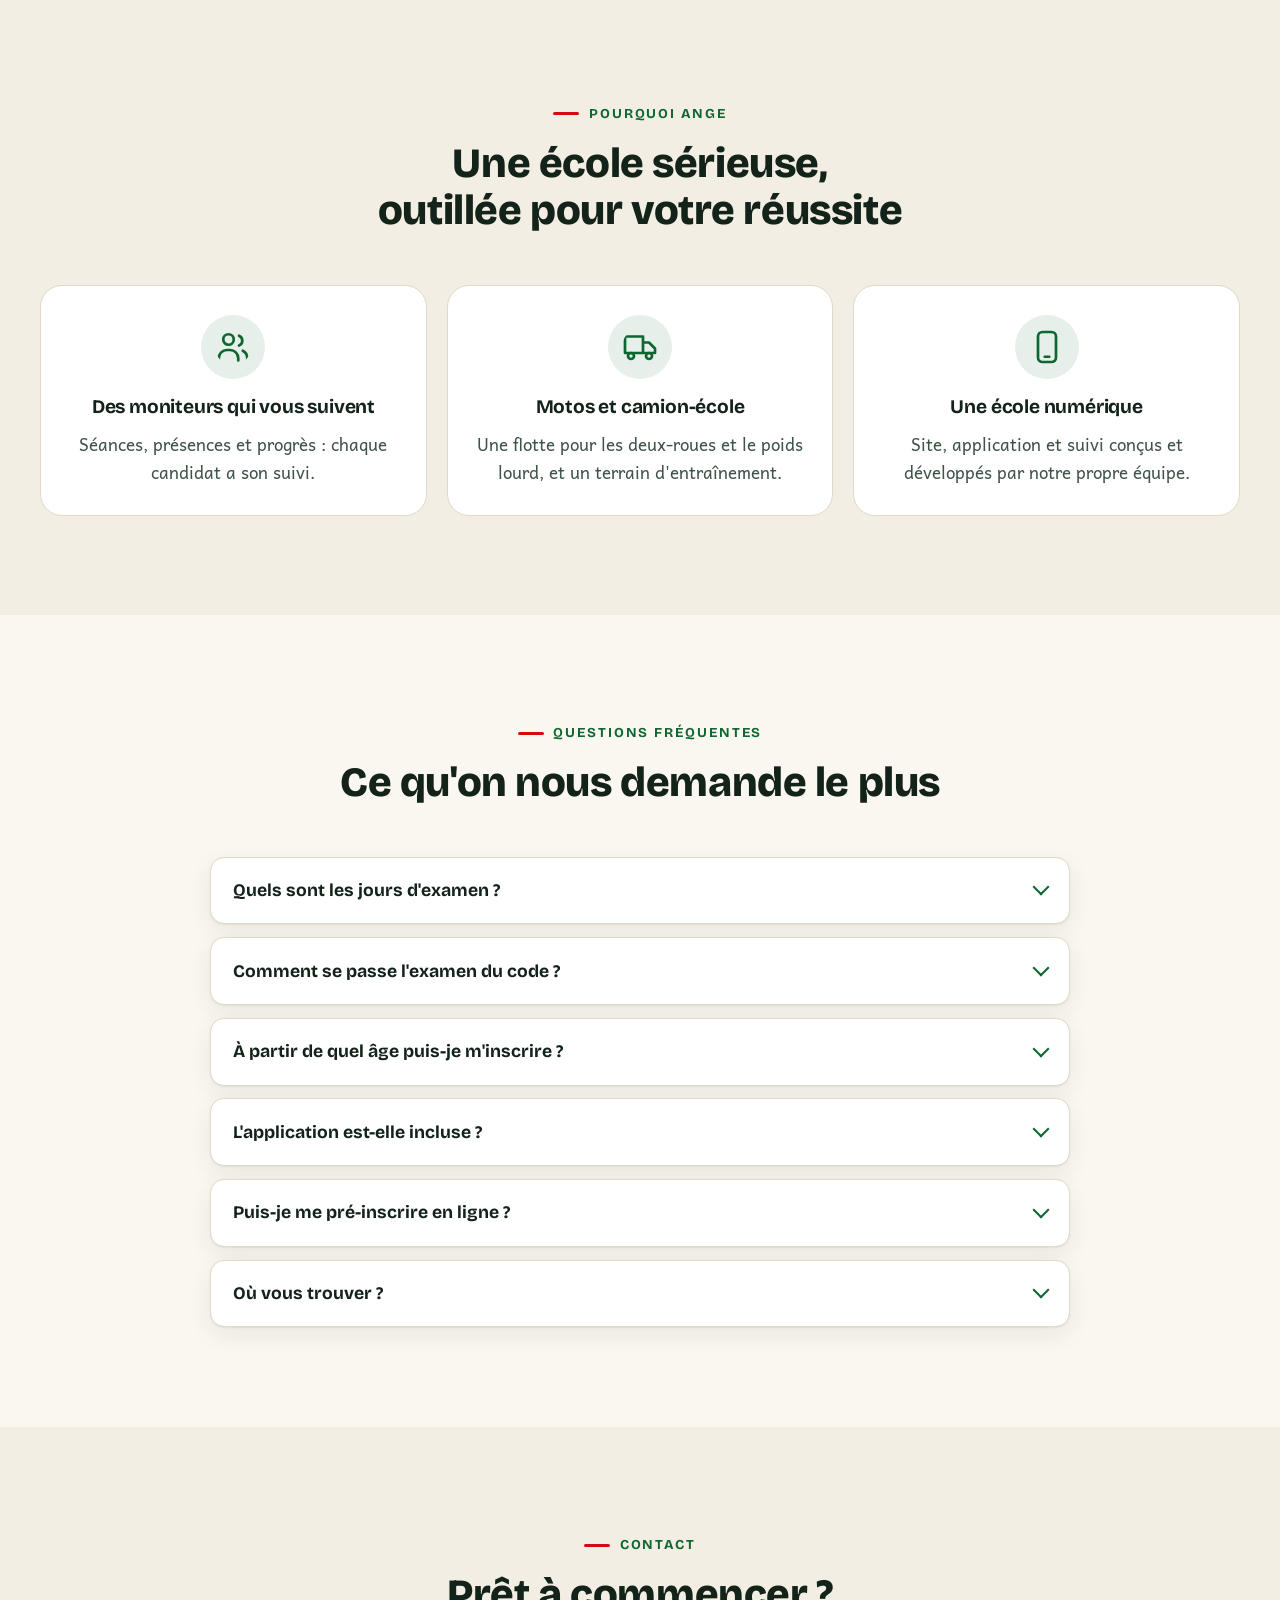
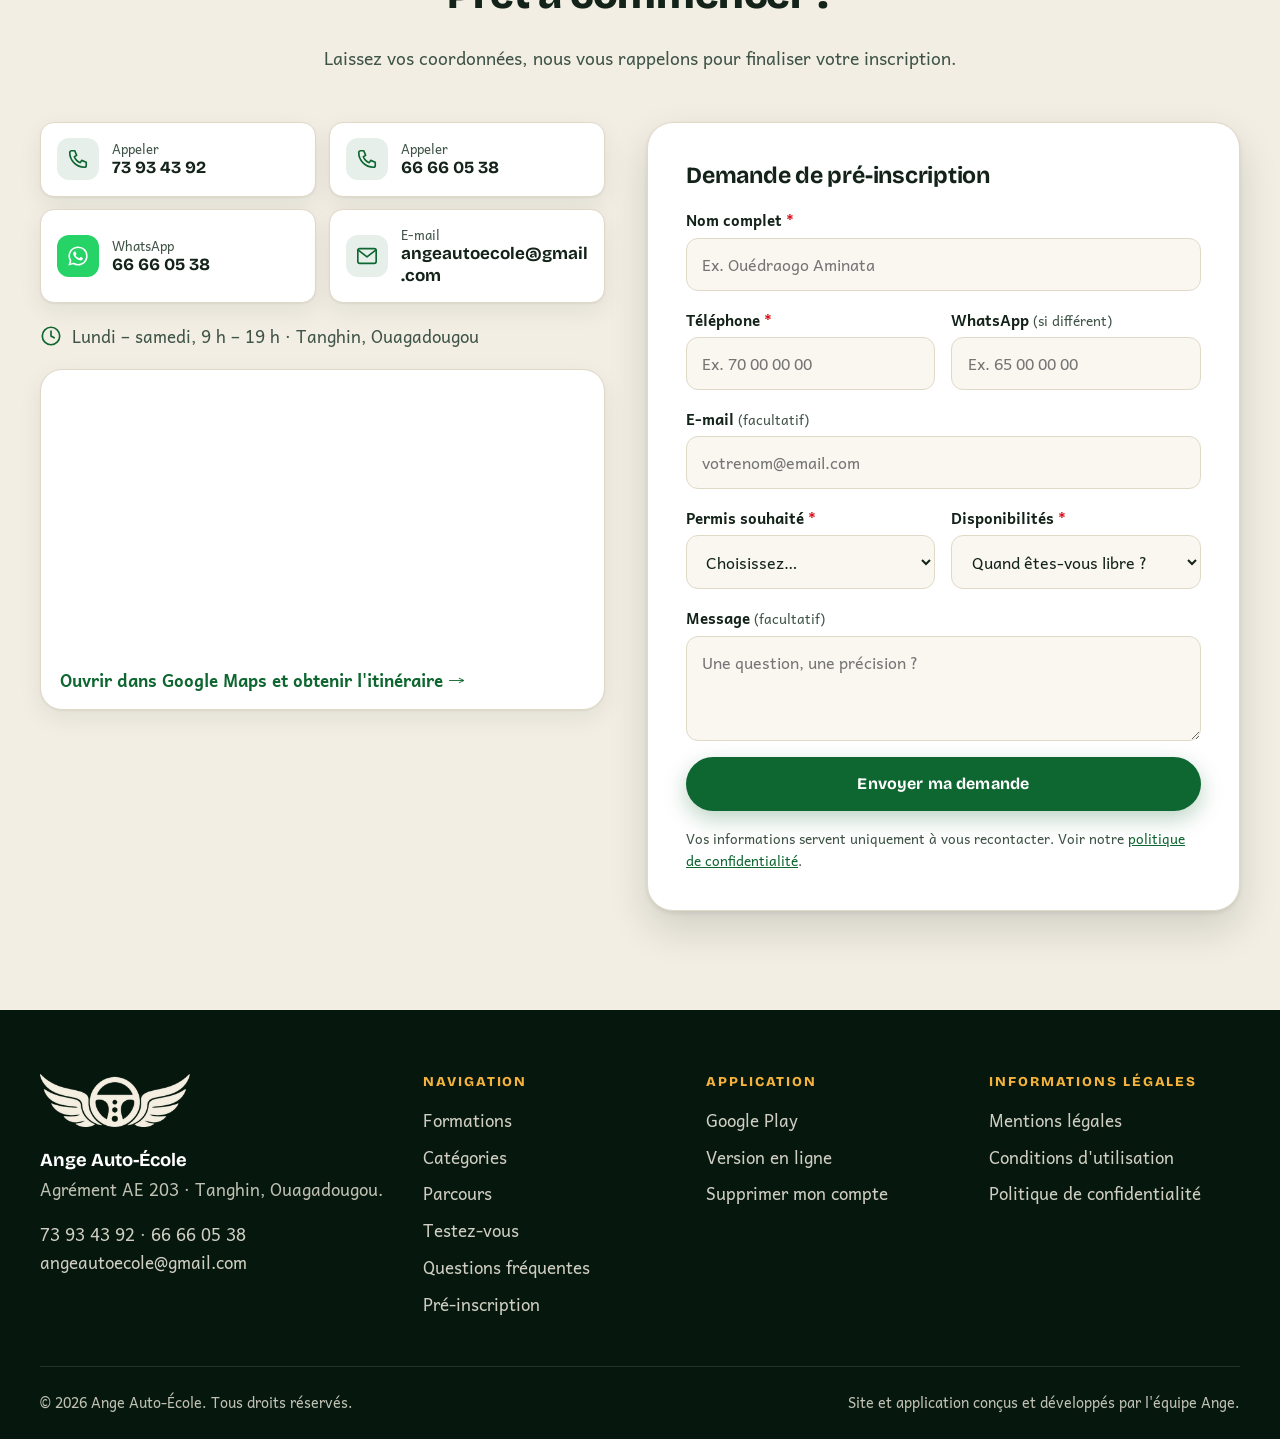
==== commit d2f7cb97: "WhatsApp de l'ecole : 66 66 05 38 partout Le 66 66 05 38 devient le numero WhatsApp (Elena, l'assist" ====
--- a/index.html
+++ b/index.html
@@ -38,7 +38,7 @@
         "url": "https://www.angeautoecole.com",
         "logo": "https://www.angeautoecole.com/assets/icons/roue-512.png",
         "image": "https://www.angeautoecole.com/assets/images/Image6_ANGE.jpeg",
-        "telephone": ["+22673934392", "+22666660538", "+22669563072"],
+        "telephone": ["+22673934392", "+22666660538"],
         "email": "angeautoecole@gmail.com",
         "address": {
             "@type": "PostalAddress",
@@ -127,7 +127,7 @@
                 <p class="hero__texte">Code de la route et conduite pour les permis A1, A, B1, B et C. Des moniteurs qui vous suivent, un terrain d'entraînement et une application de révision incluse.</p>
                 <div class="hero__actions">
                     <a class="bouton bouton--or" href="#contact">Je me pré-inscris</a>
-                    <a class="bouton bouton--verre" href="https://wa.me/22669563072?text=Bonjour%2C%20je%20souhaite%20des%20informations%20sur%20les%20formations%20d%27Ange%20Auto-%C3%89cole." target="_blank" rel="noopener">
+                    <a class="bouton bouton--verre" href="https://wa.me/22666660538?text=Bonjour%2C%20je%20souhaite%20des%20informations%20sur%20les%20formations%20d%27Ange%20Auto-%C3%89cole." target="_blank" rel="noopener">
                         <svg class="icone" aria-hidden="true"><use href="#i-whatsapp"></use></svg>
                         Écrire sur WhatsApp
                     </a>
@@ -552,7 +552,7 @@
                         <div class="contact__raccourcis">
                             <a class="raccourci" href="tel:+22673934392"><svg aria-hidden="true"><use href="#i-appel"></use></svg><span><small>Appeler</small>73 93 43 92</span></a>
                             <a class="raccourci" href="tel:+22666660538"><svg aria-hidden="true"><use href="#i-appel"></use></svg><span><small>Appeler</small>66 66 05 38</span></a>
-                            <a class="raccourci raccourci--wa" href="https://wa.me/22669563072?text=Bonjour%2C%20je%20souhaite%20des%20informations%20sur%20les%20formations%20d%27Ange%20Auto-%C3%89cole." target="_blank" rel="noopener"><svg aria-hidden="true"><use href="#i-whatsapp"></use></svg><span><small>WhatsApp</small>69 56 30 72</span></a>
+                            <a class="raccourci raccourci--wa" href="https://wa.me/22666660538?text=Bonjour%2C%20je%20souhaite%20des%20informations%20sur%20les%20formations%20d%27Ange%20Auto-%C3%89cole." target="_blank" rel="noopener"><svg aria-hidden="true"><use href="#i-whatsapp"></use></svg><span><small>WhatsApp</small>66 66 05 38</span></a>
                             <a class="raccourci" href="mailto:angeautoecole@gmail.com"><svg aria-hidden="true"><use href="#i-mail"></use></svg><span><small>E-mail</small>angeautoecole@gmail.com</span></a>
                         </div>
                         <p class="contact__horaires"><svg aria-hidden="true"><use href="#i-horloge"></use></svg> Lundi – samedi, 9 h – 19 h · Tanghin, Ouagadougou</p>
@@ -667,7 +667,7 @@
         </div>
     </footer>
 
-    <a href="https://wa.me/22669563072?text=Bonjour%2C%20je%20souhaite%20des%20informations%20sur%20les%20formations%20d%27Ange%20Auto-%C3%89cole." class="whatsapp-flottant" target="_blank" rel="noopener" aria-label="Contactez-nous sur WhatsApp">
+    <a href="https://wa.me/22666660538?text=Bonjour%2C%20je%20souhaite%20des%20informations%20sur%20les%20formations%20d%27Ange%20Auto-%C3%89cole." class="whatsapp-flottant" target="_blank" rel="noopener" aria-label="Contactez-nous sur WhatsApp">
         <svg aria-hidden="true"><use href="#i-whatsapp"></use></svg>
     </a>
 
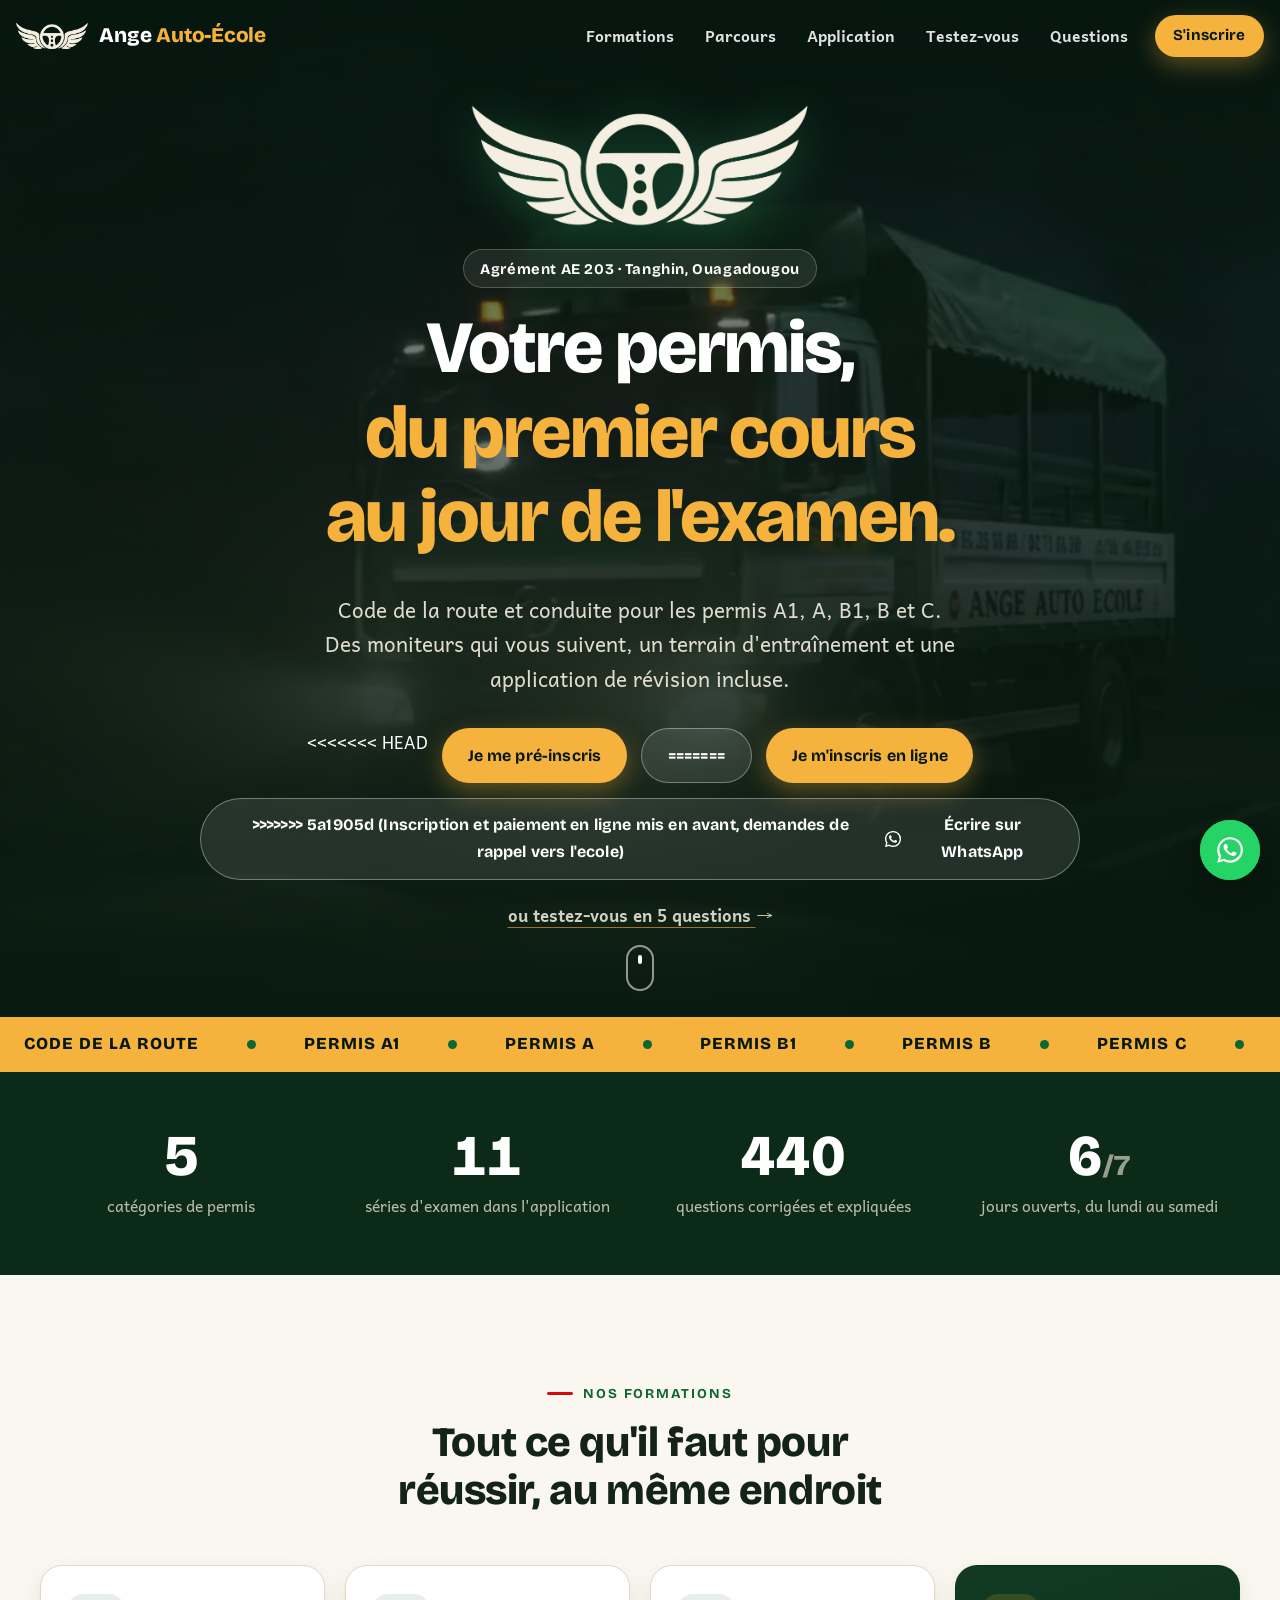
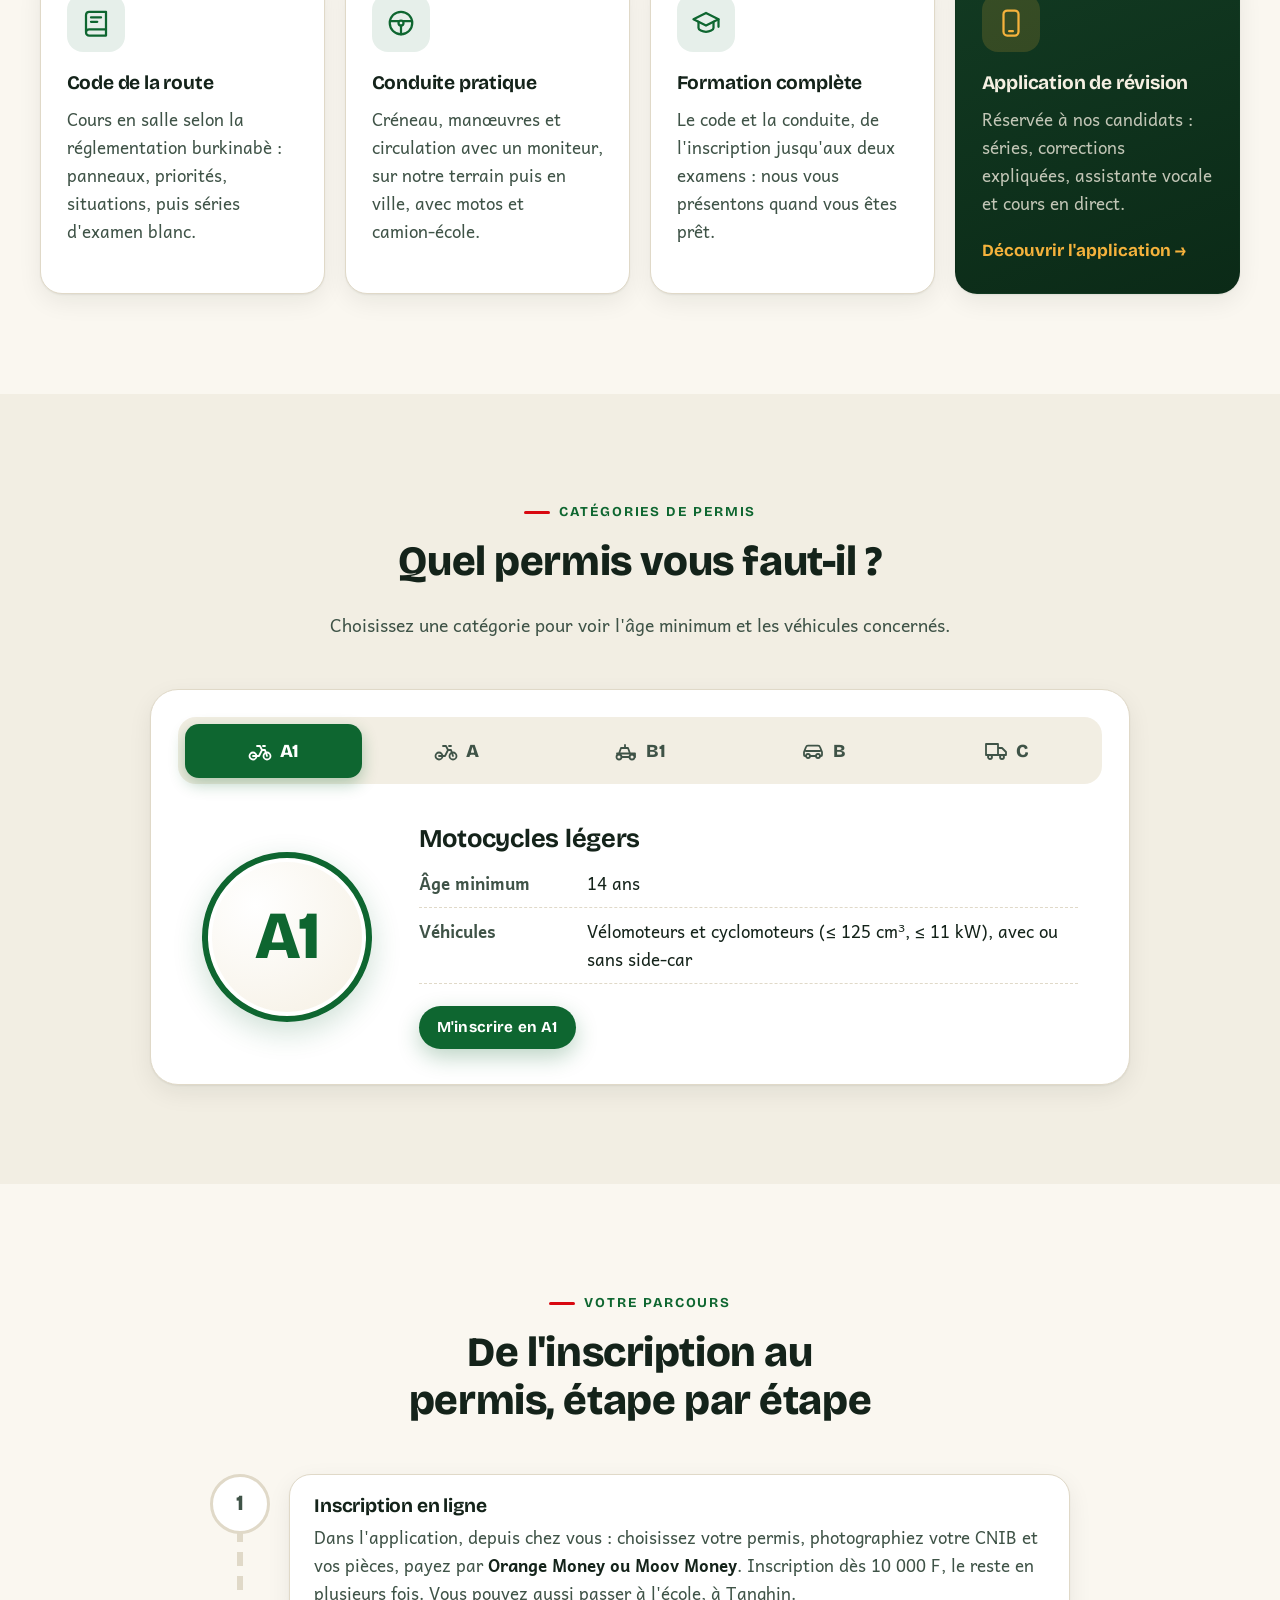
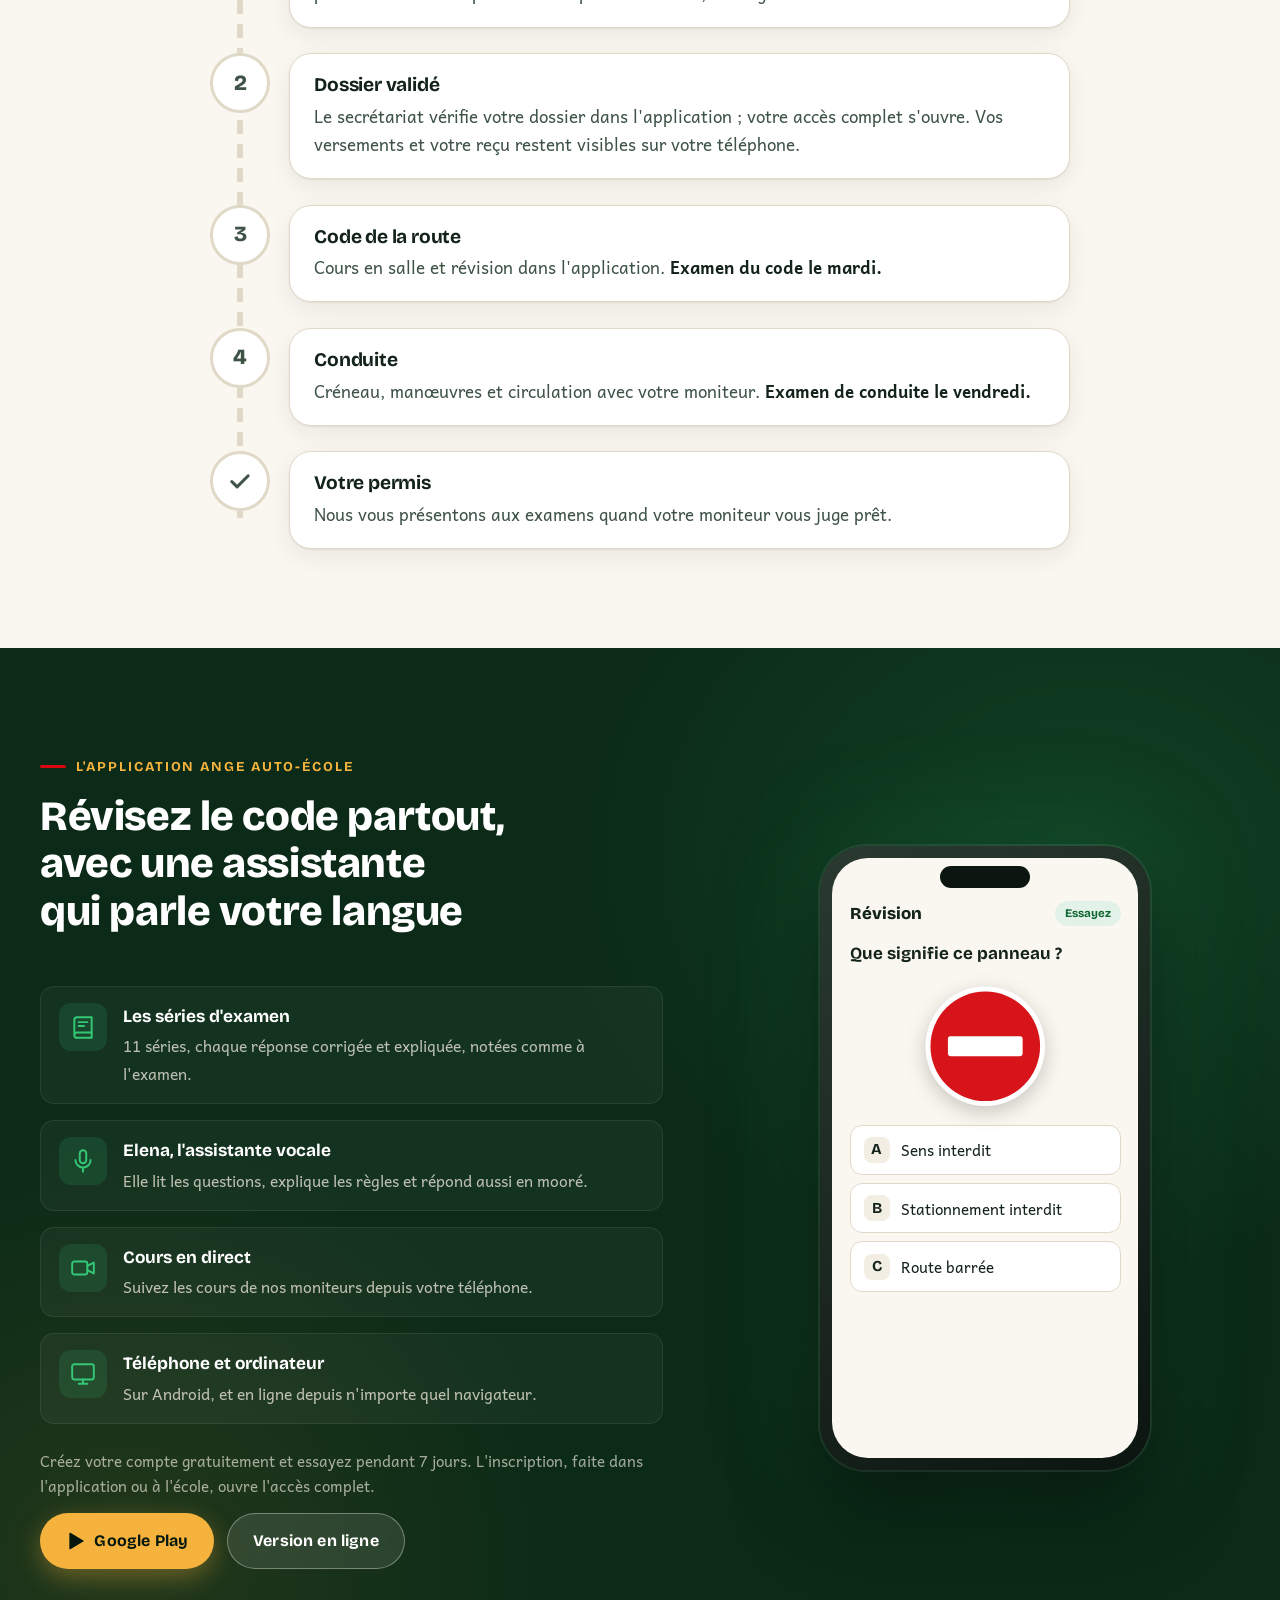
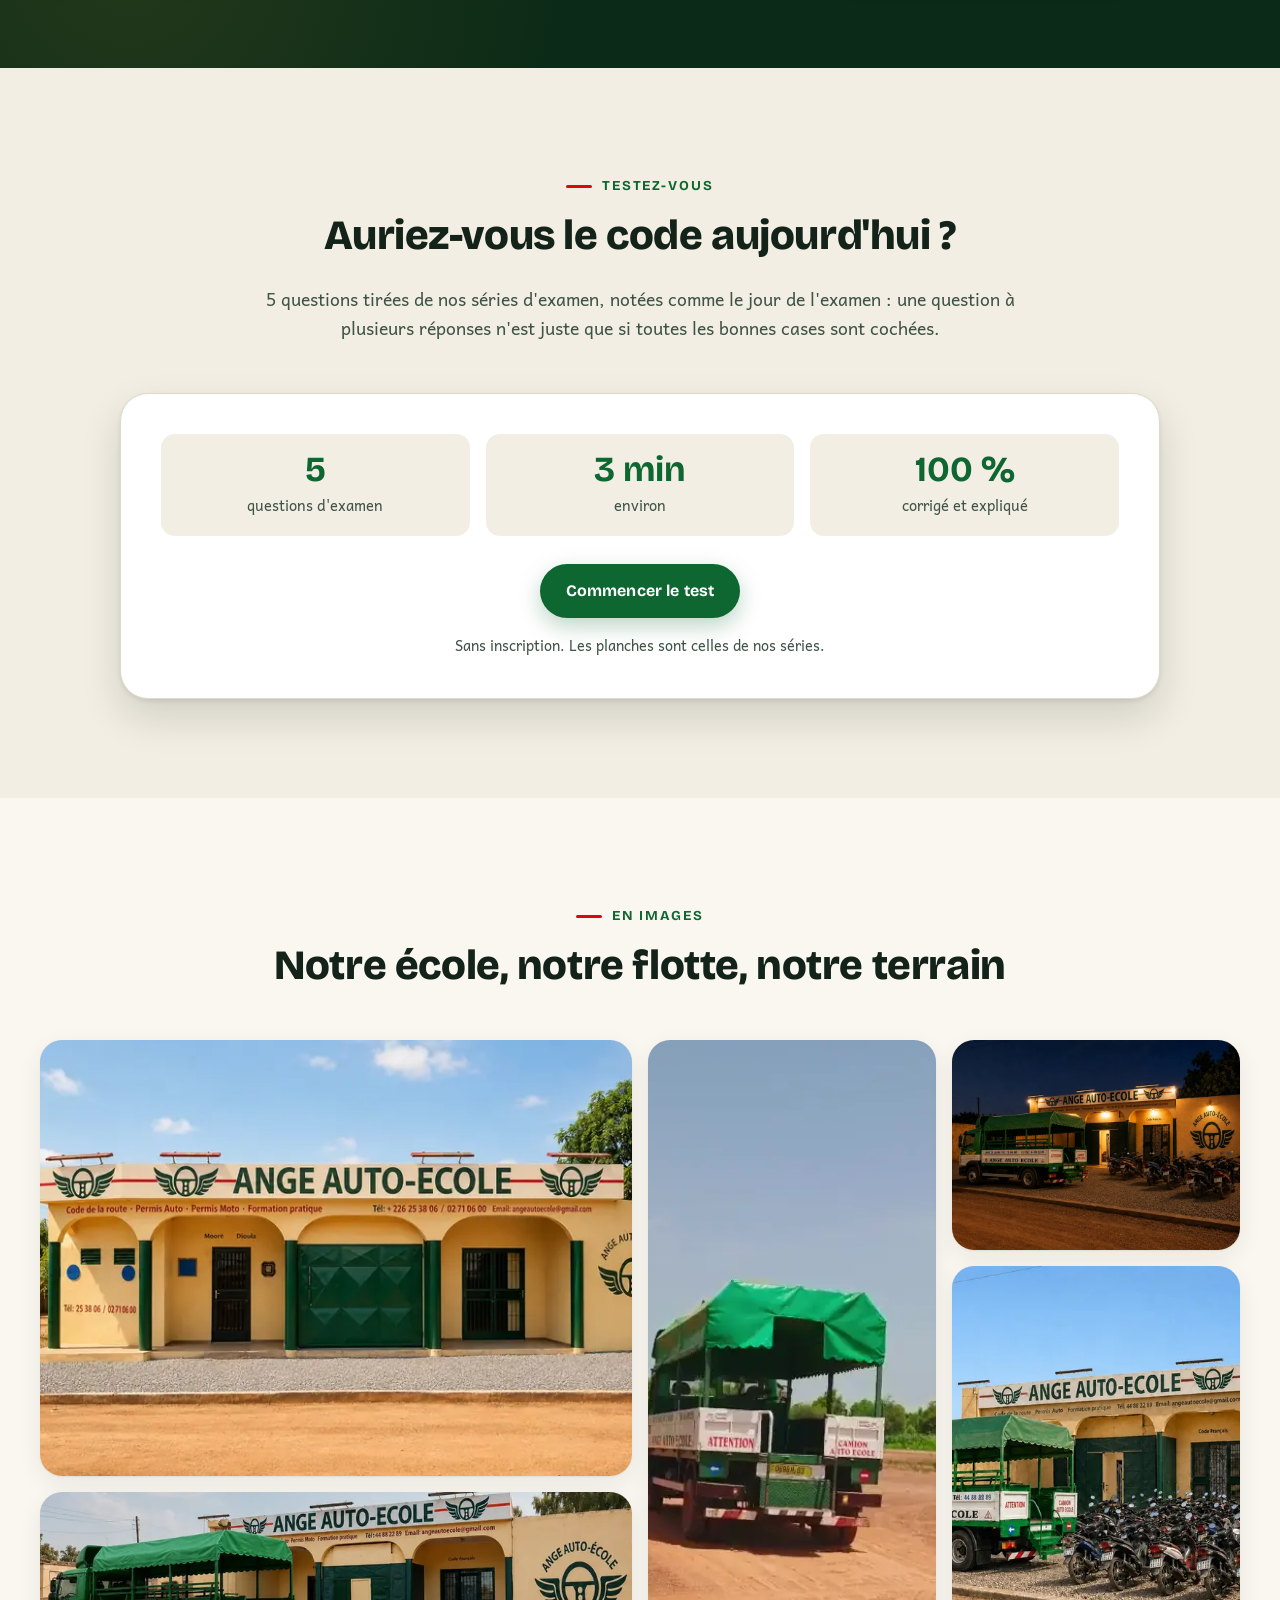
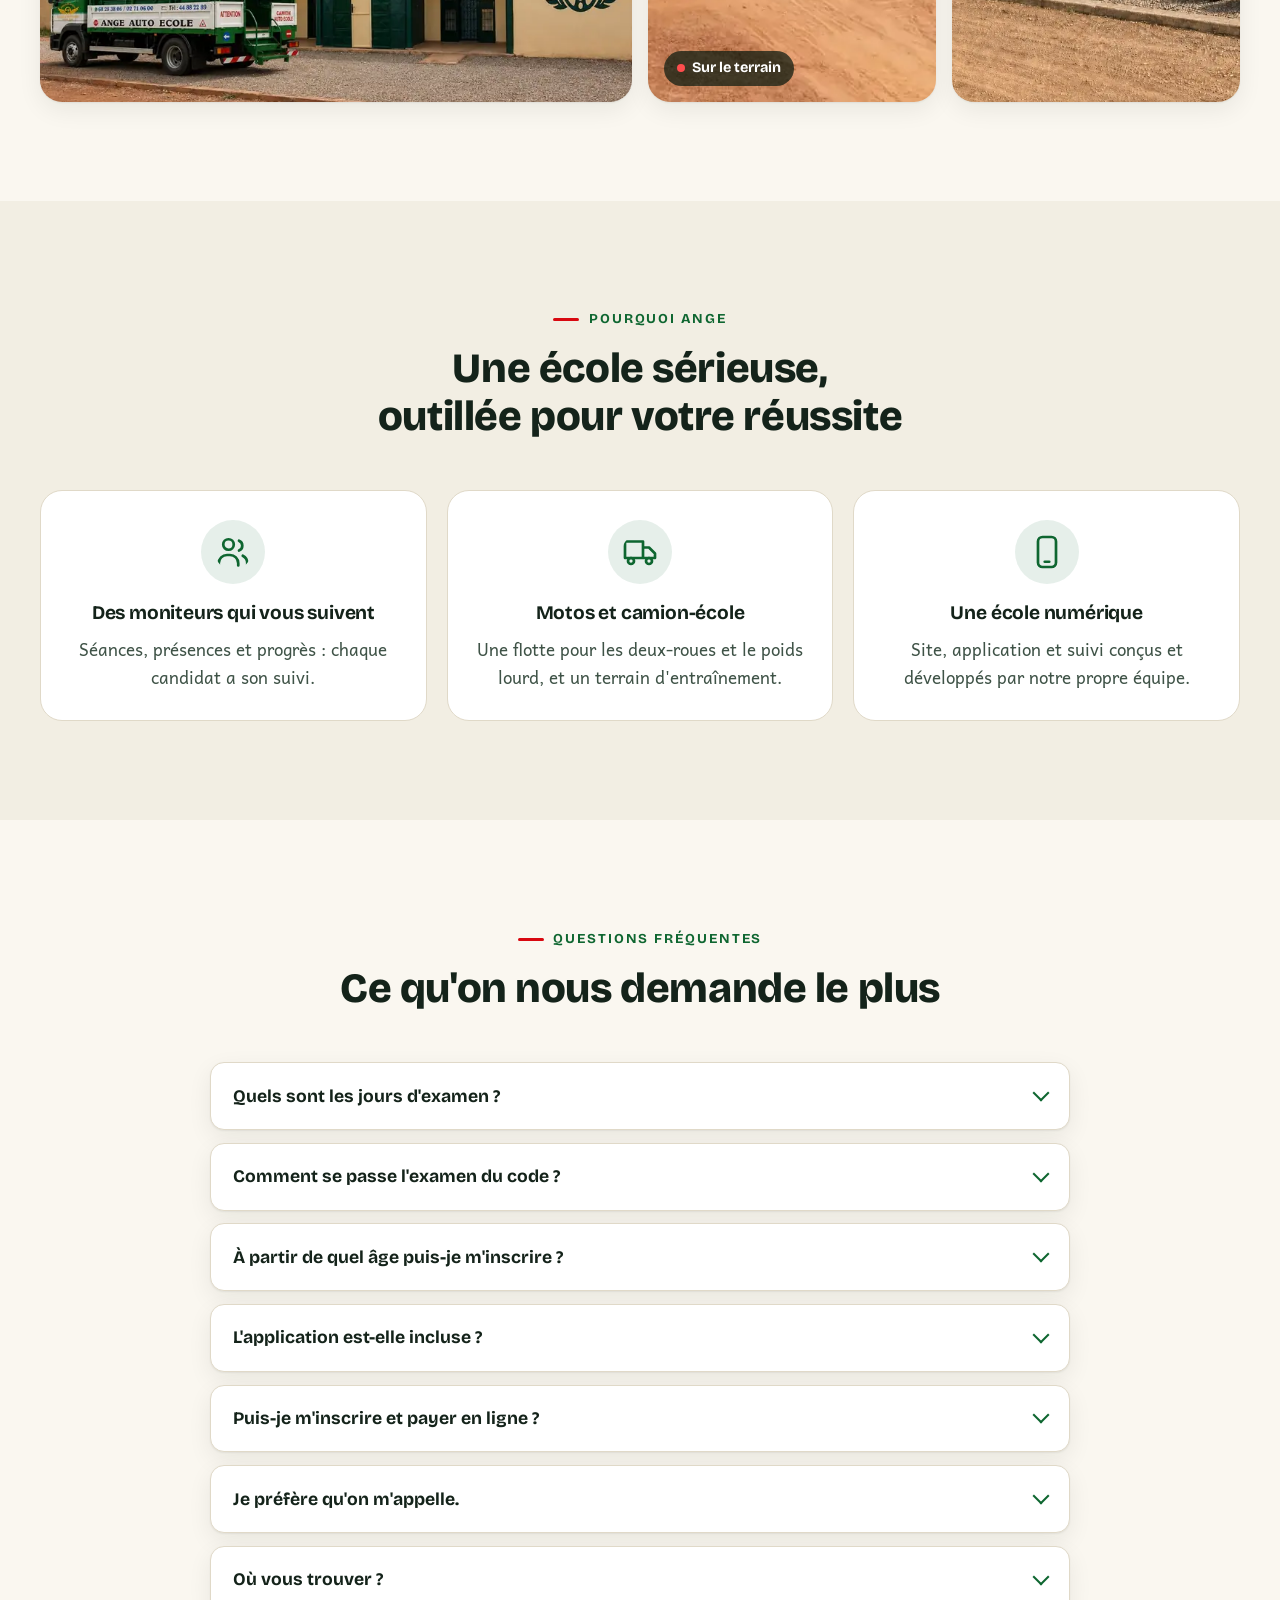
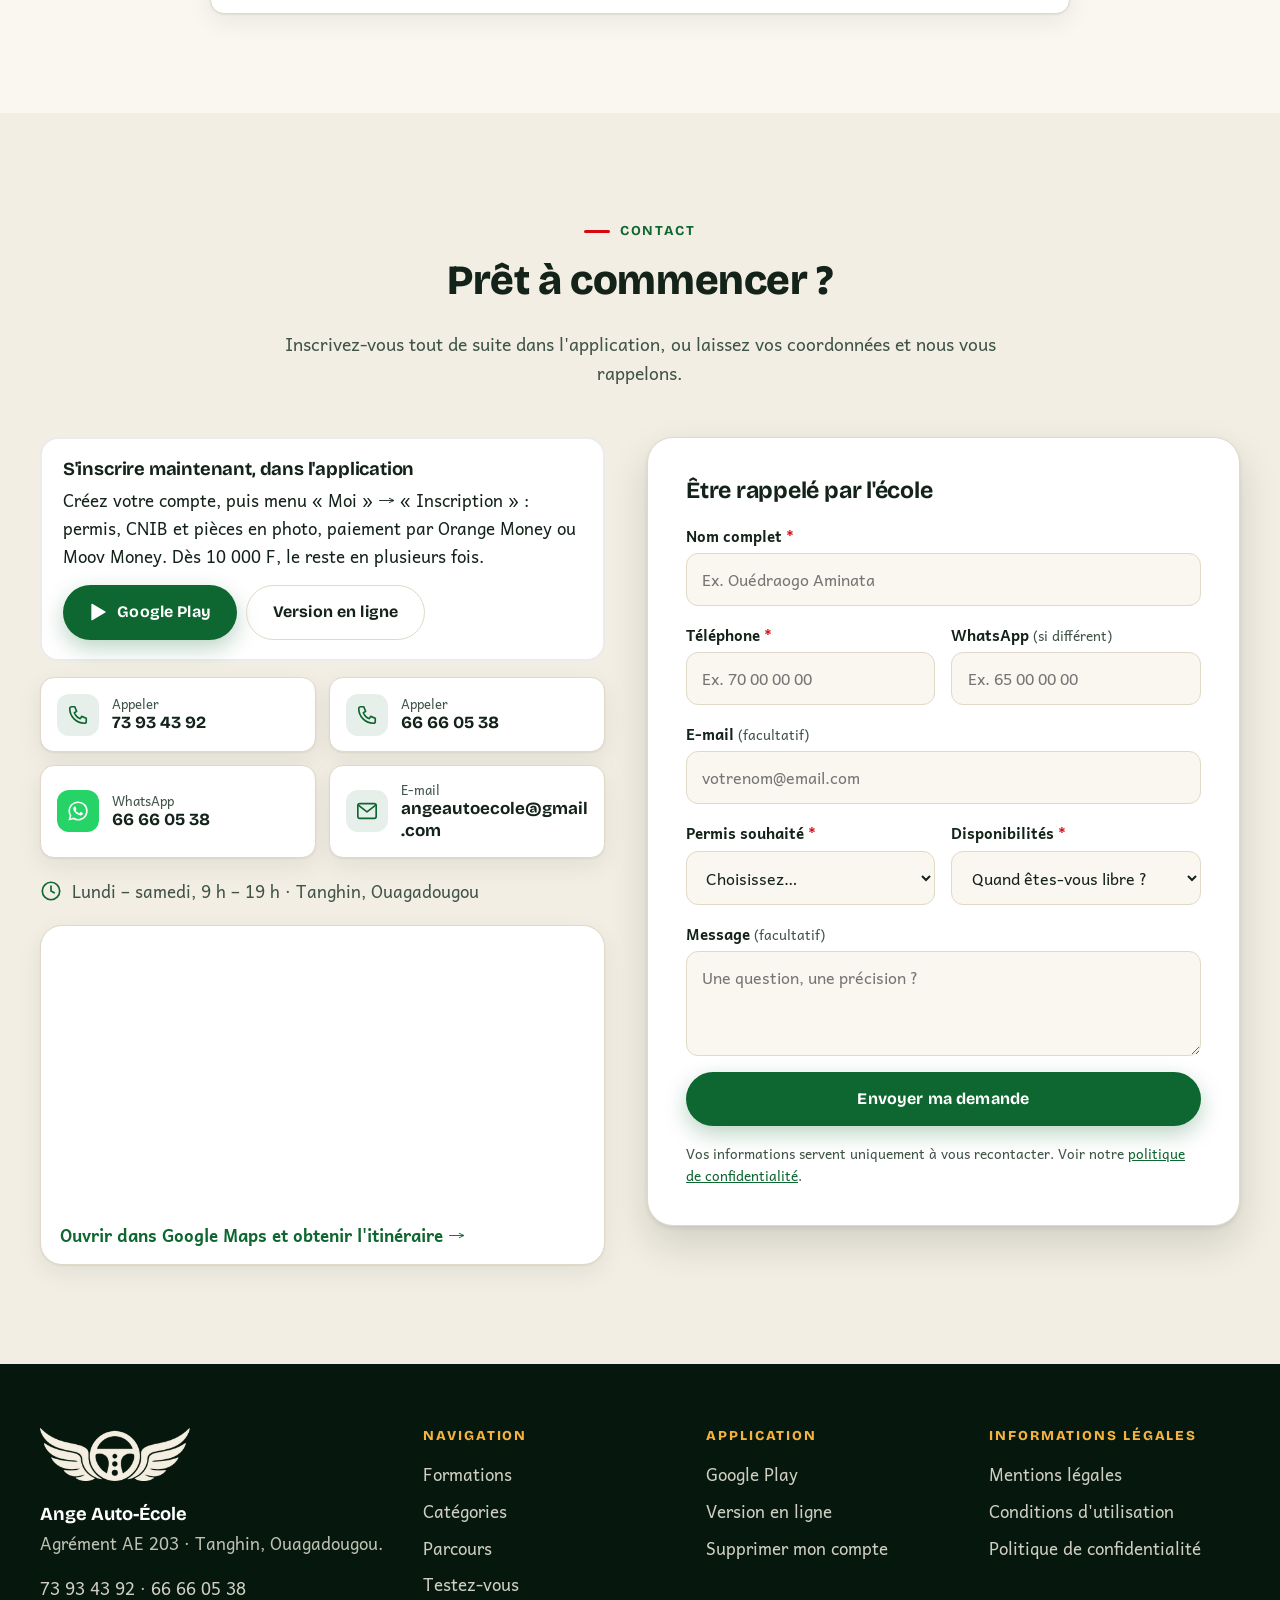
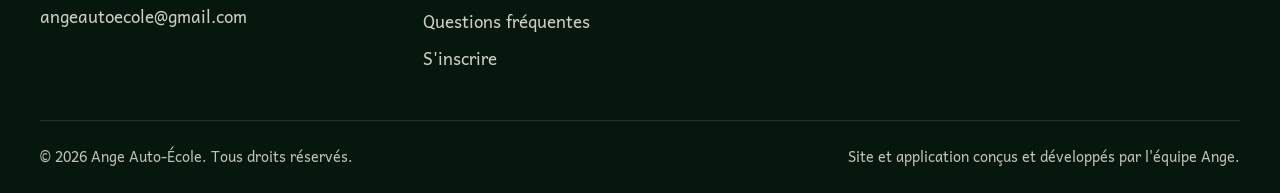
==== commit 067db8b0: "Inscription et paiement en ligne mis en avant, demandes de rappel vers l'ecole - Accueil : « Je m'in" ====
--- a/index.html
+++ b/index.html
@@ -4,7 +4,7 @@
     <meta charset="UTF-8">
     <meta name="viewport" content="width=device-width, initial-scale=1.0">
     <title>Ange Auto-École — Permis de conduire à Ouagadougou (Tanghin)</title>
-    <meta name="description" content="Agrément AE 203 · Tanghin, Ouagadougou. Code de la route et conduite, permis A1, A, B1, B et C. Application de révision incluse pour nos candidats. Pré-inscription en ligne.">
+    <meta name="description" content="Agrément AE 203 · Tanghin, Ouagadougou. Code de la route et conduite, permis A1, A, B1, B et C. Inscription et paiement en ligne (Orange Money, Moov Money), application de révision incluse.">
     <meta property="og:type" content="website">
     <meta property="og:title" content="Ange Auto-École — Permis de conduire à Ouagadougou">
     <meta property="og:description" content="Code de la route et conduite, permis A1, A, B1, B et C. Agrément AE 203, avec son application de révision.">
@@ -28,7 +28,7 @@
     <link rel="preconnect" href="https://fonts.gstatic.com" crossorigin>
     <link href="https://fonts.googleapis.com/css2?family=Andika:wght@400;700&family=Bricolage+Grotesque:opsz,wght@12..96,600;12..96,700;12..96,800&display=swap" rel="stylesheet">
     <link rel="preload" as="image" href="assets/video/accueil-camion.webp">
-    <link rel="stylesheet" href="styles.css?v=7">
+    <link rel="stylesheet" href="styles.css?v=8">
     <script>document.documentElement.classList.add('js');</script>
     <script type="application/ld+json">
     {
@@ -64,8 +64,8 @@
             {"@type": "Question", "name": "Quels sont les jours d'examen ?", "acceptedAnswer": {"@type": "Answer", "text": "À Ouagadougou, l'examen du code a lieu le mardi et l'examen de conduite le vendredi. Nous vous inscrivons à la session quand votre moniteur vous juge prêt."}},
             {"@type": "Question", "name": "Comment se passe l'examen du code ?", "acceptedAnswer": {"@type": "Answer", "text": "Dans sa forme sur planches projetées, l'examen compte 30 questions et il faut au moins 25 bonnes réponses. Une question à plusieurs réponses n'est juste que si toutes les bonnes cases sont cochées, et elles seules."}},
             {"@type": "Question", "name": "À partir de quel âge puis-je m'inscrire ?", "acceptedAnswer": {"@type": "Answer", "text": "14 ans pour le permis A1, 16 ans pour le A et le B1, 18 ans pour le B et le C."}},
-            {"@type": "Question", "name": "L'application est-elle incluse ?", "acceptedAnswer": {"@type": "Answer", "text": "Oui. L'application Ange Auto-École est réservée à nos candidats : votre accès est créé avec votre inscription au secrétariat."}},
-            {"@type": "Question", "name": "Puis-je me pré-inscrire en ligne ?", "acceptedAnswer": {"@type": "Answer", "text": "Oui, avec le formulaire de pré-inscription du site. Le secrétariat vous rappelle pour finaliser l'inscription."}}
+            {"@type": "Question", "name": "L'application est-elle incluse ?", "acceptedAnswer": {"@type": "Answer", "text": "Oui. Vous créez votre compte et l'essayez gratuitement pendant 7 jours ; votre inscription ouvre l'accès complet."}},
+            {"@type": "Question", "name": "Puis-je m'inscrire et payer en ligne ?", "acceptedAnswer": {"@type": "Answer", "text": "Oui, dans l'application : choix du permis, CNIB et pièces en photo, paiement par Orange Money ou Moov Money dès 10 000 F, le reste en plusieurs fois. Le secrétariat valide ensuite le dossier."}}
         ]
     }
     </script>
@@ -89,7 +89,7 @@
                 <li><a href="#application">Application</a></li>
                 <li><a href="#test">Testez-vous</a></li>
                 <li><a href="#faq">Questions</a></li>
-                <li class="menu__cta"><a class="bouton bouton--or bouton--petit" href="#contact">Pré-inscription</a></li>
+                <li class="menu__cta"><a class="bouton bouton--or bouton--petit" href="#contact">S'inscrire</a></li>
             </ul>
         </nav>
     </header>
@@ -126,8 +126,13 @@
                 </h1>
                 <p class="hero__texte">Code de la route et conduite pour les permis A1, A, B1, B et C. Des moniteurs qui vous suivent, un terrain d'entraînement et une application de révision incluse.</p>
                 <div class="hero__actions">
+<<<<<<< HEAD
                     <a class="bouton bouton--or" href="#contact">Je me pré-inscris</a>
                     <a class="bouton bouton--verre" href="https://wa.me/22666660538?text=Bonjour%2C%20je%20souhaite%20des%20informations%20sur%20les%20formations%20d%27Ange%20Auto-%C3%89cole." target="_blank" rel="noopener">
+=======
+                    <a class="bouton bouton--or" href="#contact">Je m'inscris en ligne</a>
+                    <a class="bouton bouton--verre" href="https://wa.me/22669563072?text=Bonjour%2C%20je%20souhaite%20des%20informations%20sur%20les%20formations%20d%27Ange%20Auto-%C3%89cole." target="_blank" rel="noopener">
+>>>>>>> 5a1905d (Inscription et paiement en ligne mis en avant, demandes de rappel vers l'ecole)
                         <svg class="icone" aria-hidden="true"><use href="#i-whatsapp"></use></svg>
                         Écrire sur WhatsApp
                     </a>
@@ -243,7 +248,7 @@
                                     <div><dt>Âge minimum</dt><dd>14 ans</dd></div>
                                     <div><dt>Véhicules</dt><dd>Vélomoteurs et cyclomoteurs (≤ 125 cm³, ≤ 11 kW), avec ou sans side-car</dd></div>
                                 </dl>
-                                <a class="bouton bouton--vert bouton--petit" href="#contact" data-choisir="A1">Me pré-inscrire en A1</a>
+                                <a class="bouton bouton--vert bouton--petit" href="#contact" data-choisir="A1">M'inscrire en A1</a>
                             </div>
                         </article>
                         <article class="categorie" role="tabpanel" id="cat-a" aria-labelledby="onglet-a" hidden>
@@ -254,7 +259,7 @@
                                     <div><dt>Âge minimum</dt><dd>16 ans</dd></div>
                                     <div><dt>Véhicules</dt><dd>Motocycles de plus de 125 cm³, avec ou sans side-car</dd></div>
                                 </dl>
-                                <a class="bouton bouton--vert bouton--petit" href="#contact" data-choisir="A">Me pré-inscrire en A</a>
+                                <a class="bouton bouton--vert bouton--petit" href="#contact" data-choisir="A">M'inscrire en A</a>
                             </div>
                         </article>
                         <article class="categorie" role="tabpanel" id="cat-b1" aria-labelledby="onglet-b1" hidden>
@@ -265,7 +270,7 @@
                                     <div><dt>Âge minimum</dt><dd>16 ans</dd></div>
                                     <div><dt>Véhicules</dt><dd>Tricycles et quadricycles à moteur</dd></div>
                                 </dl>
-                                <a class="bouton bouton--vert bouton--petit" href="#contact" data-choisir="B1">Me pré-inscrire en B1</a>
+                                <a class="bouton bouton--vert bouton--petit" href="#contact" data-choisir="B1">M'inscrire en B1</a>
                             </div>
                         </article>
                         <article class="categorie" role="tabpanel" id="cat-b" aria-labelledby="onglet-b" hidden>
@@ -276,7 +281,7 @@
                                     <div><dt>Âge minimum</dt><dd>18 ans</dd></div>
                                     <div><dt>Véhicules</dt><dd>Automobiles de PTAC ≤ 3 500 kg, 8 places au plus</dd></div>
                                 </dl>
-                                <a class="bouton bouton--vert bouton--petit" href="#contact" data-choisir="B">Me pré-inscrire en B</a>
+                                <a class="bouton bouton--vert bouton--petit" href="#contact" data-choisir="B">M'inscrire en B</a>
                             </div>
                         </article>
                         <article class="categorie" role="tabpanel" id="cat-c" aria-labelledby="onglet-c" hidden>
@@ -287,7 +292,7 @@
                                     <div><dt>Âge minimum</dt><dd>18 ans</dd></div>
                                     <div><dt>Véhicules</dt><dd>Transport de marchandises, PTAC supérieur à 3 500 kg</dd></div>
                                 </dl>
-                                <a class="bouton bouton--vert bouton--petit" href="#contact" data-choisir="C">Me pré-inscrire en C</a>
+                                <a class="bouton bouton--vert bouton--petit" href="#contact" data-choisir="C">M'inscrire en C</a>
                             </div>
                         </article>
                     </div>
@@ -309,15 +314,15 @@
                         <li class="etape reveal">
                             <span class="etape__num">1</span>
                             <div class="etape__carte">
-                                <h3>Pré-inscription</h3>
-                                <p>En ligne, sur WhatsApp ou directement à l'école, à Tanghin. Le secrétariat vous rappelle.</p>
+                                <h3>Inscription en ligne</h3>
+                                <p>Dans l'application, depuis chez vous : choisissez votre permis, photographiez votre CNIB et vos pièces, payez par <strong>Orange Money ou Moov Money</strong>. Inscription dès 10 000 F, le reste en plusieurs fois. Vous pouvez aussi passer à l'école, à Tanghin.</p>
                             </div>
                         </li>
                         <li class="etape reveal">
                             <span class="etape__num">2</span>
                             <div class="etape__carte">
-                                <h3>Inscription et dossier</h3>
-                                <p>Pièce d'identité, constitution du dossier et ouverture de votre accès à l'application.</p>
+                                <h3>Dossier validé</h3>
+                                <p>Le secrétariat vérifie votre dossier dans l'application ; votre accès complet s'ouvre. Vos versements et votre reçu restent visibles sur votre téléphone.</p>
                             </div>
                         </li>
                         <li class="etape reveal">
@@ -360,7 +365,7 @@
                         <li class="reveal" style="--i:2"><svg aria-hidden="true"><use href="#i-direct"></use></svg><div><strong>Cours en direct</strong><span>Suivez les cours de nos moniteurs depuis votre téléphone.</span></div></li>
                         <li class="reveal" style="--i:3"><svg aria-hidden="true"><use href="#i-ecran"></use></svg><div><strong>Téléphone et ordinateur</strong><span>Sur Android, et en ligne depuis n'importe quel navigateur.</span></div></li>
                     </ul>
-                    <p class="application__note reveal">Accès réservé à nos candidats inscrits : il est créé avec votre inscription.</p>
+                    <p class="application__note reveal">Créez votre compte gratuitement et essayez pendant 7 jours. L'inscription, faite dans l'application ou à l'école, ouvre l'accès complet.</p>
                     <div class="application__actions reveal">
                         <a class="bouton bouton--or" href="https://play.google.com/store/apps/details?id=com.angeautoecole.app" target="_blank" rel="noopener">
                             <svg class="icone" aria-hidden="true"><use href="#i-play"></use></svg>
@@ -432,7 +437,7 @@
                         <h3 data-fin-titre></h3>
                         <p data-fin-message></p>
                         <div class="test__actions">
-                            <a class="bouton bouton--vert" href="#contact">Je me pré-inscris</a>
+                            <a class="bouton bouton--vert" href="#contact">Je m'inscris</a>
                             <a class="bouton bouton--contour" href="#" target="_blank" rel="noopener" data-test-partager>
                                 <svg class="icone" aria-hidden="true"><use href="#i-whatsapp"></use></svg>
                                 Défier un ami
@@ -524,11 +529,15 @@
                     </details>
                     <details class="reveal">
                         <summary>L'application est-elle incluse ?</summary>
-                        <p>Oui. L'application Ange Auto-École est réservée à nos candidats : votre accès est créé avec votre inscription au secrétariat. Elle fonctionne sur Android et en ligne.</p>
+                        <p>Oui. Vous créez votre compte dans l'application et l'essayez gratuitement pendant 7 jours ; votre inscription ouvre l'accès complet. Elle fonctionne sur Android et en ligne.</p>
                     </details>
                     <details class="reveal">
-                        <summary>Puis-je me pré-inscrire en ligne ?</summary>
-                        <p>Oui, avec le <a href="#contact">formulaire de pré-inscription</a> ci-dessous. Le secrétariat vous rappelle pour finaliser l'inscription et convenir de vos horaires.</p>
+                        <summary>Puis-je m'inscrire et payer en ligne ?</summary>
+                        <p>Oui. Dans l'application, menu « Moi » puis « Inscription » : vous choisissez votre permis, vous photographiez votre CNIB et vos pièces, et vous payez par Orange Money ou Moov Money. L'inscription se fait dès 10 000 F ; le reste se paie en plusieurs fois, quand vous voulez, toujours depuis votre téléphone. Le secrétariat valide ensuite votre dossier.</p>
+                    </details>
+                    <details class="reveal">
+                        <summary>Je préfère qu'on m'appelle.</summary>
+                        <p>Laissez vos coordonnées dans le <a href="#contact">formulaire</a> ci-dessous : votre demande arrive directement à l'équipe, qui vous rappelle.</p>
                     </details>
                     <details class="reveal">
                         <summary>Où vous trouver ?</summary>
@@ -544,11 +553,22 @@
                 <header class="section__entete reveal">
                     <p class="surtitre">Contact</p>
                     <h2 id="contact-titre">Prêt à commencer ?</h2>
-                    <p class="section__intro">Laissez vos coordonnées, nous vous rappelons pour finaliser votre inscription.</p>
+                    <p class="section__intro">Inscrivez-vous tout de suite dans l'application, ou laissez vos coordonnées et nous vous rappelons.</p>
                 </header>
 
                 <div class="contact">
                     <div class="contact__infos reveal">
+                        <div class="contact__inscription">
+                            <h3>S'inscrire maintenant, dans l'application</h3>
+                            <p>Créez votre compte, puis menu « Moi » → « Inscription » : permis, CNIB et pièces en photo, paiement par Orange Money ou Moov Money. Dès 10 000 F, le reste en plusieurs fois.</p>
+                            <div class="contact__inscription-actions">
+                                <a class="bouton bouton--vert" href="https://play.google.com/store/apps/details?id=com.angeautoecole.app" target="_blank" rel="noopener">
+                                    <svg class="icone" aria-hidden="true"><use href="#i-play"></use></svg>
+                                    Google Play
+                                </a>
+                                <a class="bouton bouton--contour" href="https://app.angeautoecole.com/" target="_blank" rel="noopener">Version en ligne</a>
+                            </div>
+                        </div>
                         <div class="contact__raccourcis">
                             <a class="raccourci" href="tel:+22673934392"><svg aria-hidden="true"><use href="#i-appel"></use></svg><span><small>Appeler</small>73 93 43 92</span></a>
                             <a class="raccourci" href="tel:+22666660538"><svg aria-hidden="true"><use href="#i-appel"></use></svg><span><small>Appeler</small>66 66 05 38</span></a>
@@ -566,7 +586,7 @@
                         <input type="hidden" name="form-name" value="pre-inscription">
                         <p class="hp-field"><label>Ne remplissez pas ce champ : <input name="bot-field"></label></p>
 
-                        <h3>Demande de pré-inscription</h3>
+                        <h3>Être rappelé par l'école</h3>
 
                         <div class="champ">
                             <label for="nom">Nom complet <span class="req">*</span></label>
@@ -641,7 +661,7 @@
                     <li><a href="index.html#parcours">Parcours</a></li>
                     <li><a href="index.html#test">Testez-vous</a></li>
                     <li><a href="index.html#faq">Questions fréquentes</a></li>
-                    <li><a href="index.html#contact">Pré-inscription</a></li>
+                    <li><a href="index.html#contact">S'inscrire</a></li>
                 </ul>
             </div>
             <div>
@@ -694,6 +714,6 @@
         <symbol id="i-horloge" viewBox="0 0 24 24"><circle cx="12" cy="12" r="9.5"/><path d="M12 6.5V12l3.5 2"/></symbol>
     </svg>
 
-    <script src="script.js?v=7" defer></script>
+    <script src="script.js?v=8" defer></script>
 </body>
 </html>
--- a/styles.css
+++ b/styles.css
@@ -650,6 +650,10 @@
 /* ---------- Contact ---------- */
 .contact { display: grid; grid-template-columns: 1fr 1.05fr; gap: clamp(1.5rem, 1rem + 2vw, 3rem); align-items: start; }
 .contact__raccourcis { display: grid; grid-template-columns: 1fr 1fr; gap: .8rem; }
+.contact__inscription { background: var(--blanc, #fff); border: 2px solid currentColor; border-color: rgba(0, 0, 0, .08); border-radius: 18px; padding: 1.2rem 1.3rem; margin-bottom: 1rem; }
+.contact__inscription h3 { margin: 0 0 .4rem; font-size: 1.15rem; }
+.contact__inscription p { margin: 0 0 .9rem; }
+.contact__inscription-actions { display: flex; flex-wrap: wrap; gap: .6rem; }
 .raccourci {
     display: flex; align-items: center; gap: .8rem; padding: .95rem 1rem; border-radius: var(--rayon);
     background: var(--surface); border: 1px solid var(--trait); color: var(--texte); text-decoration: none;
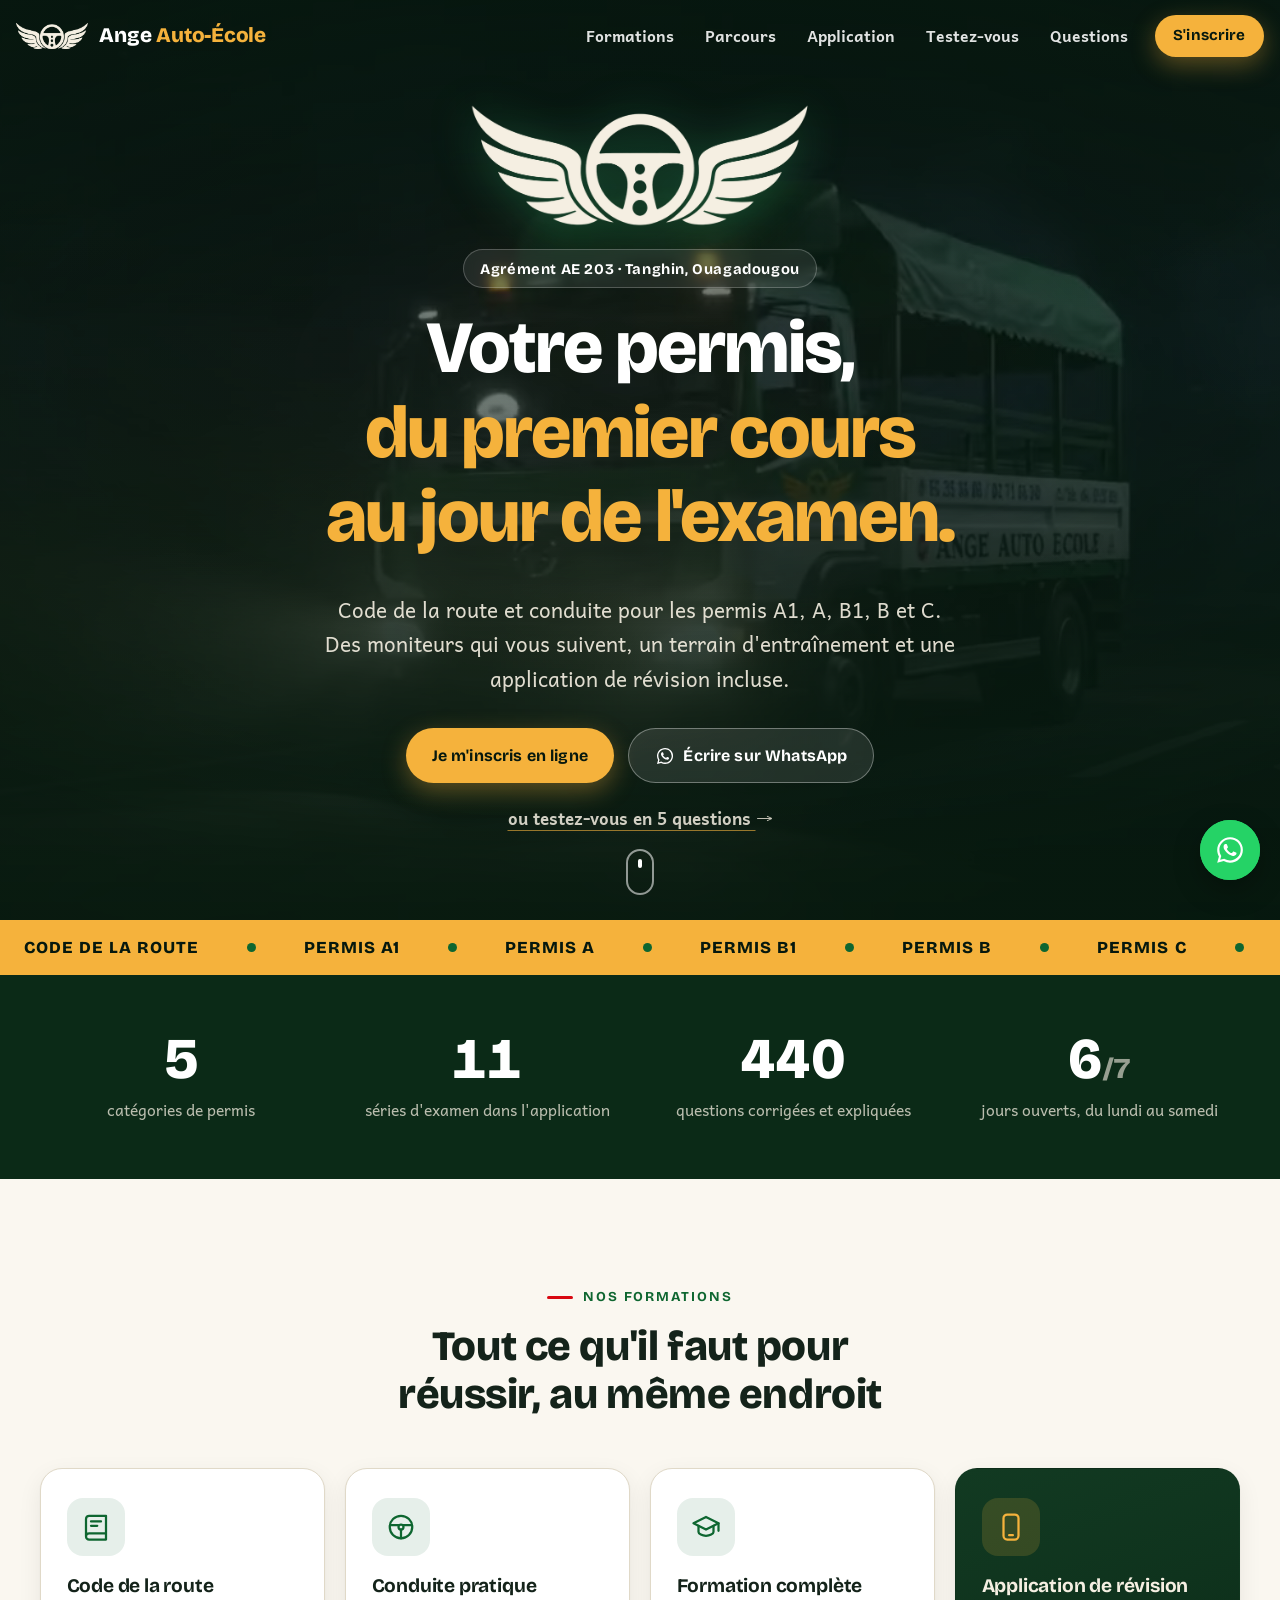
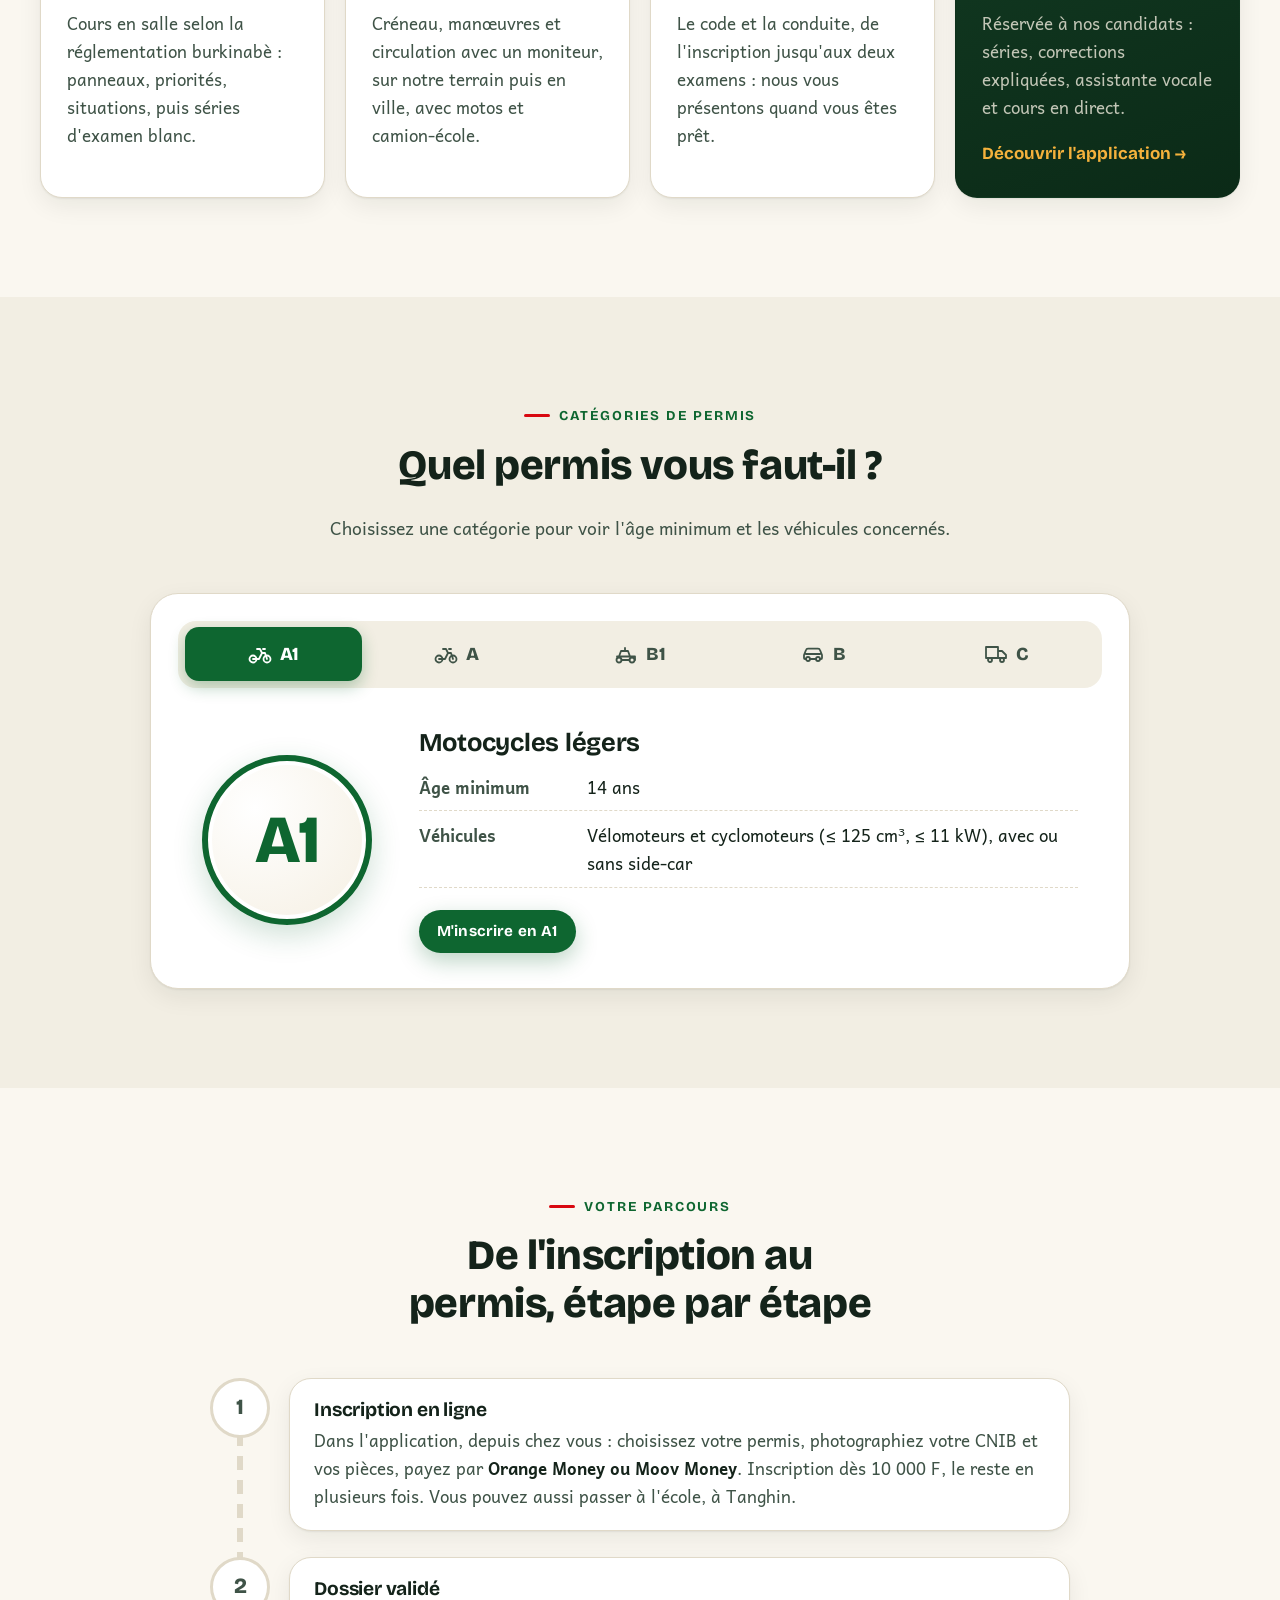
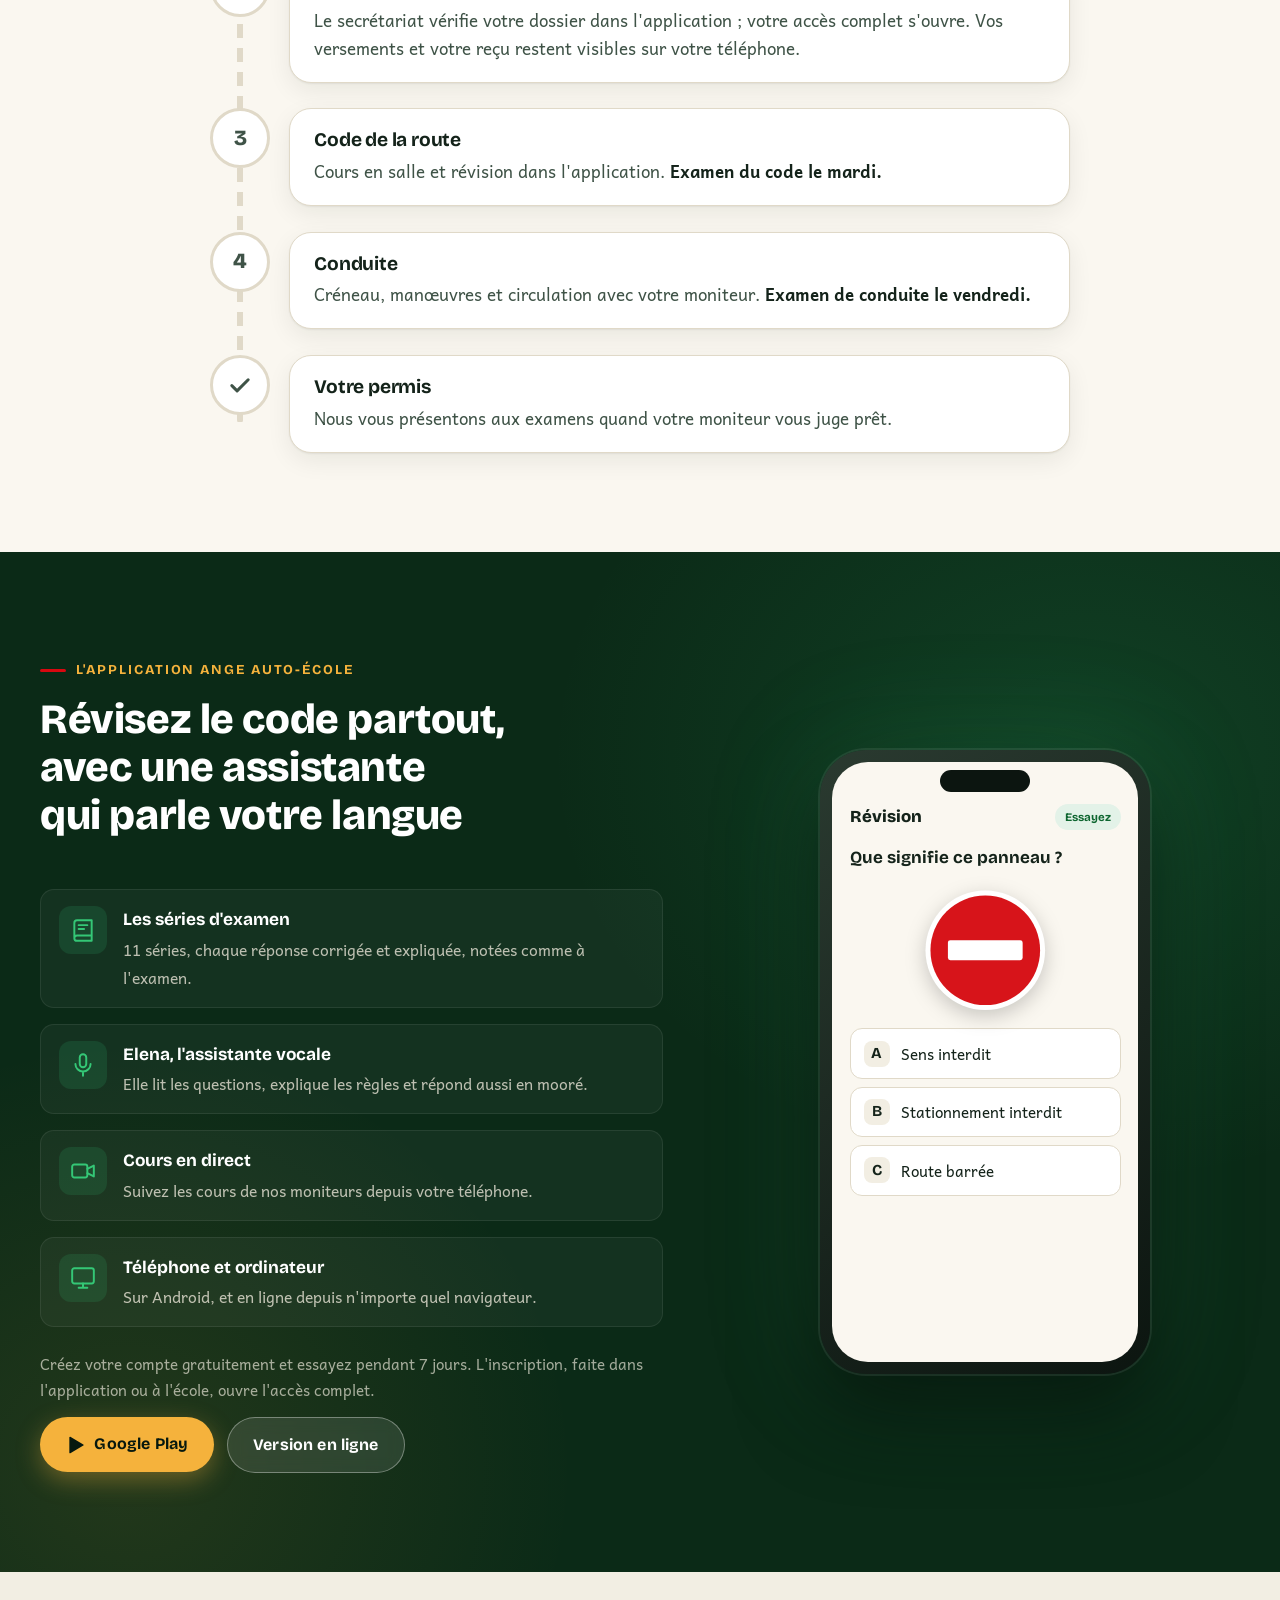
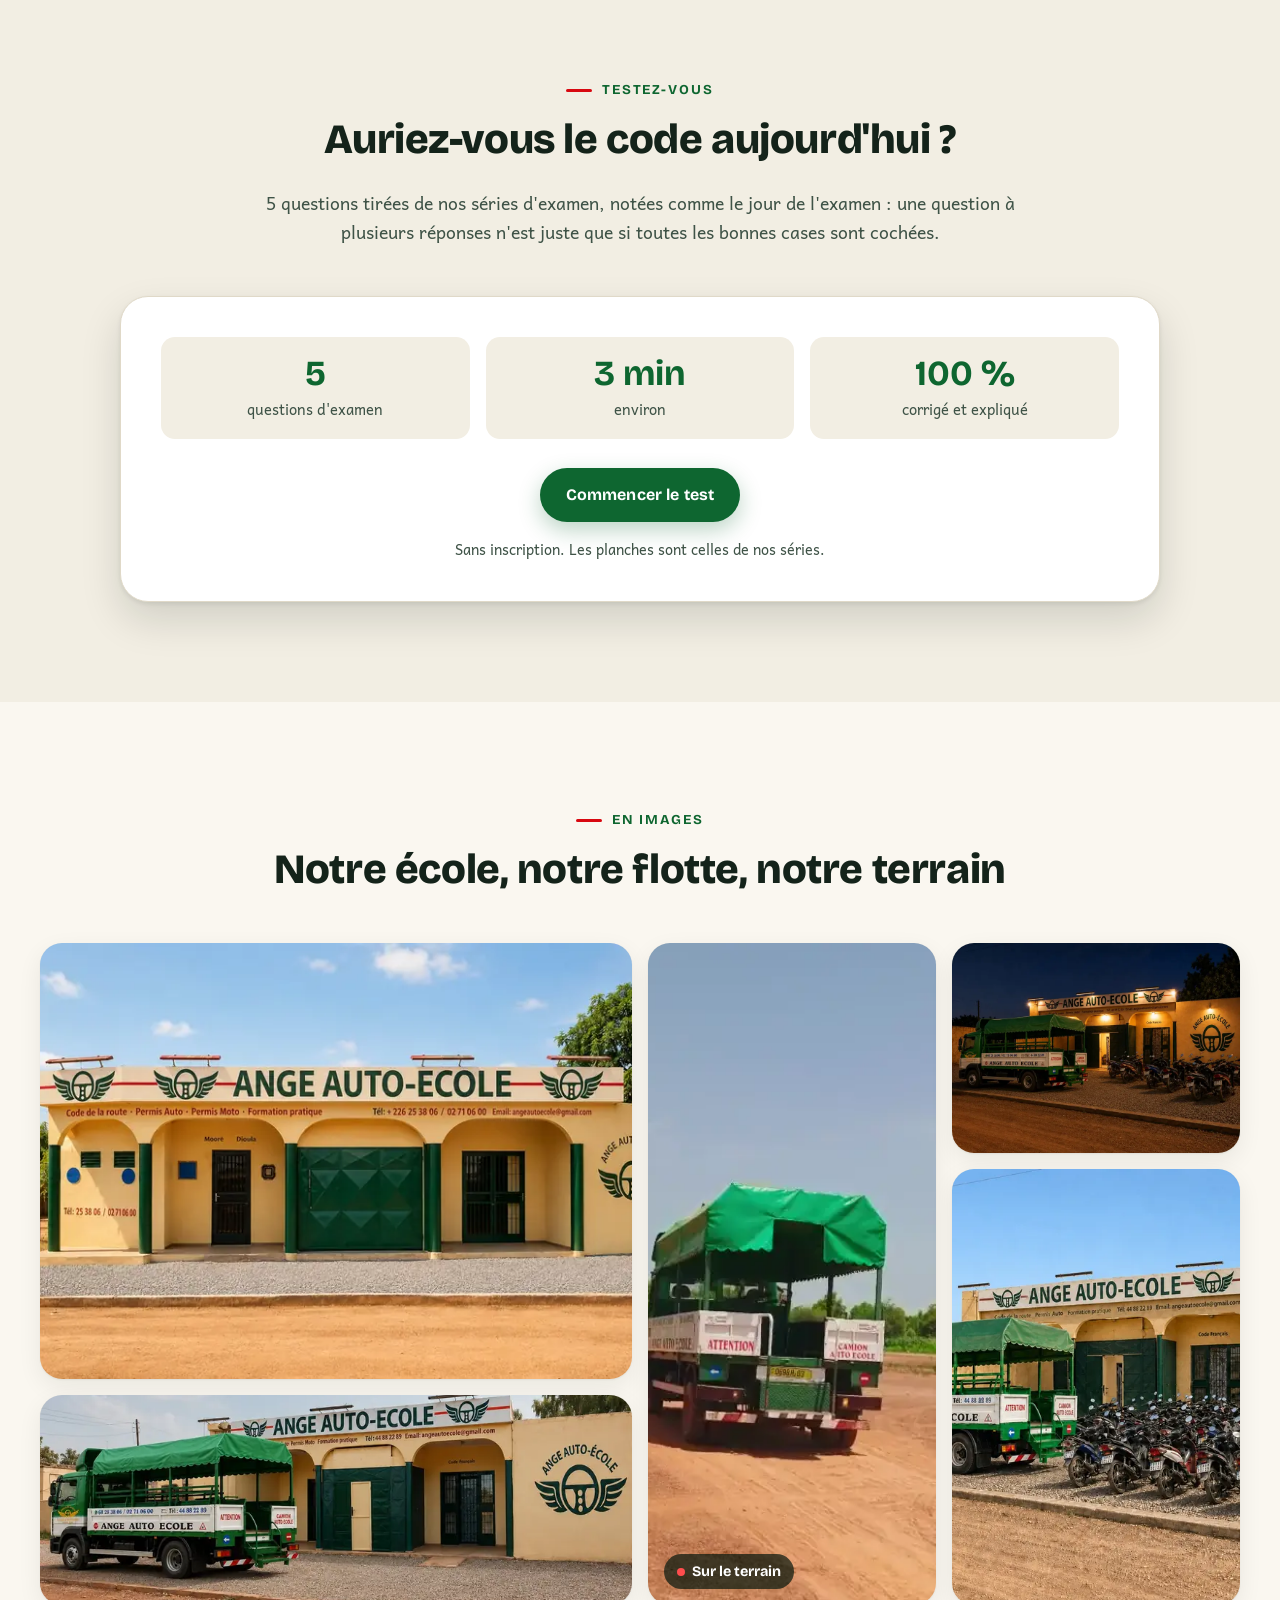
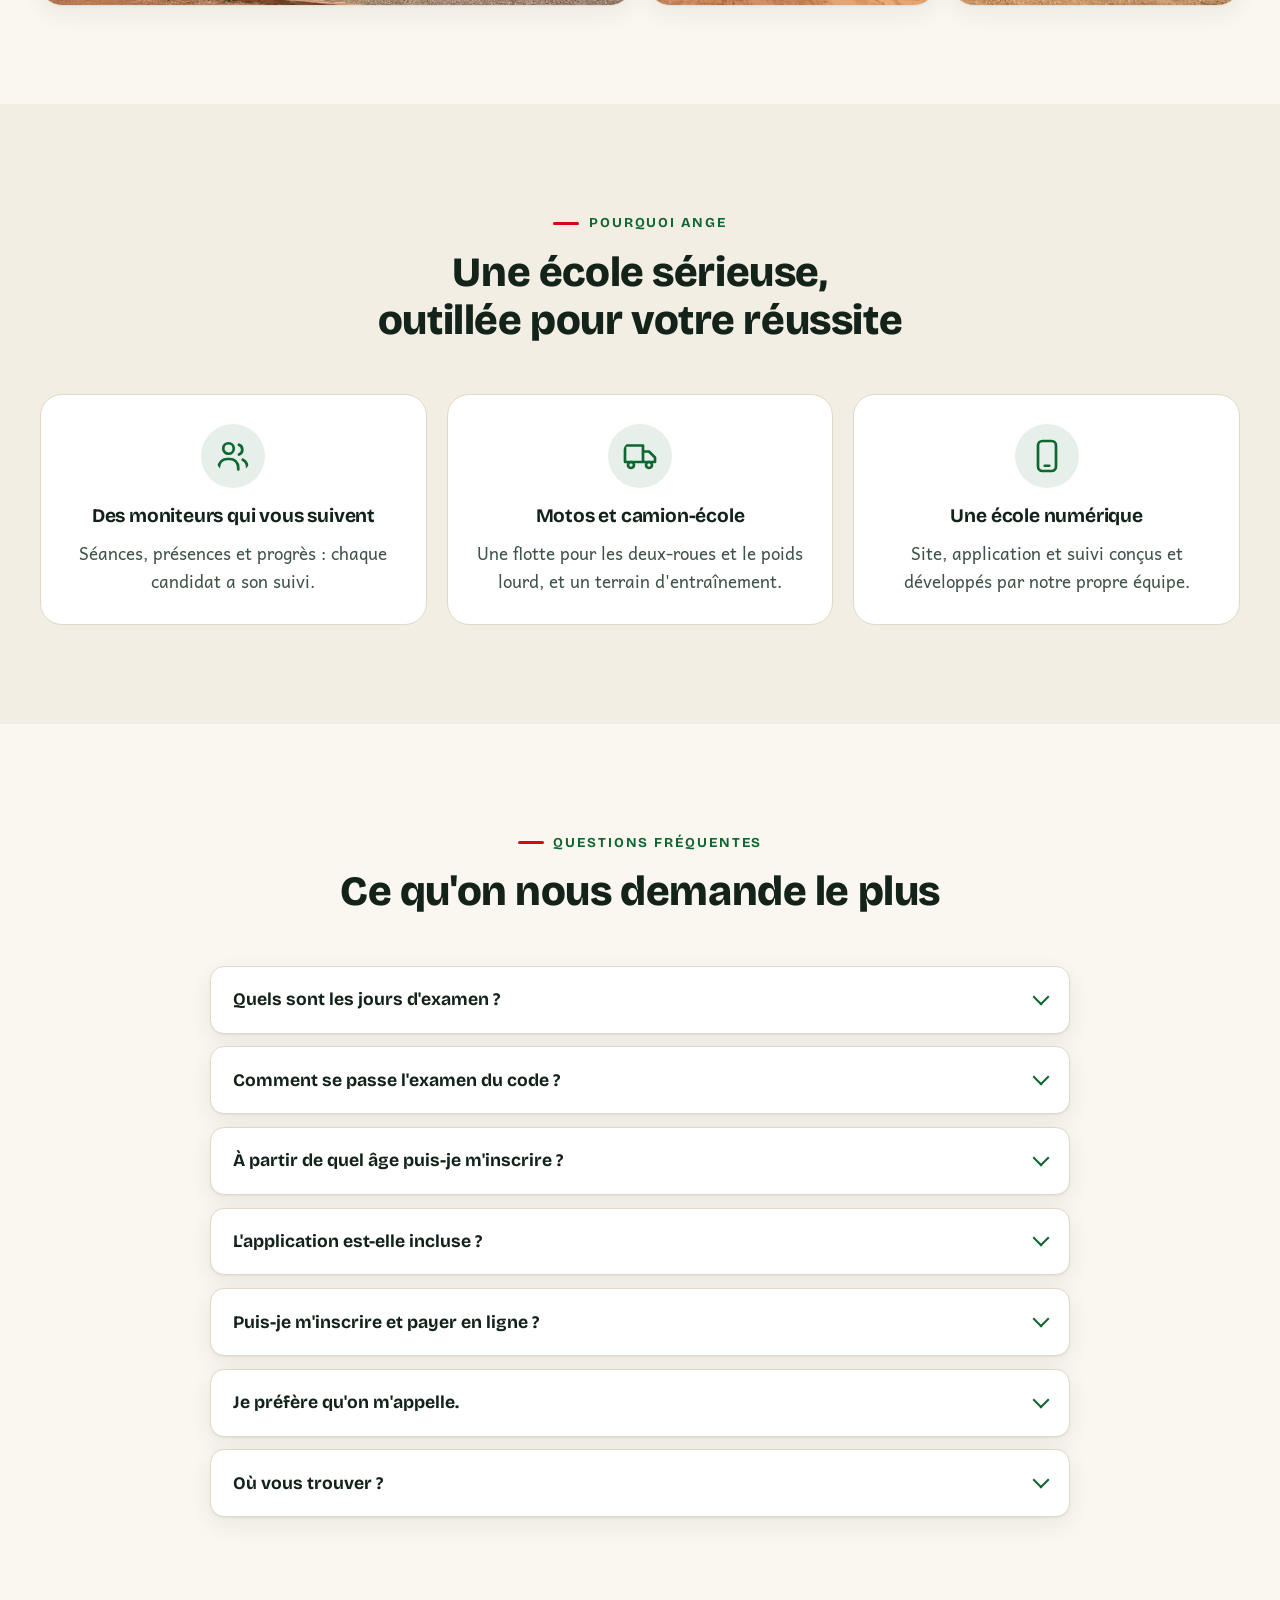
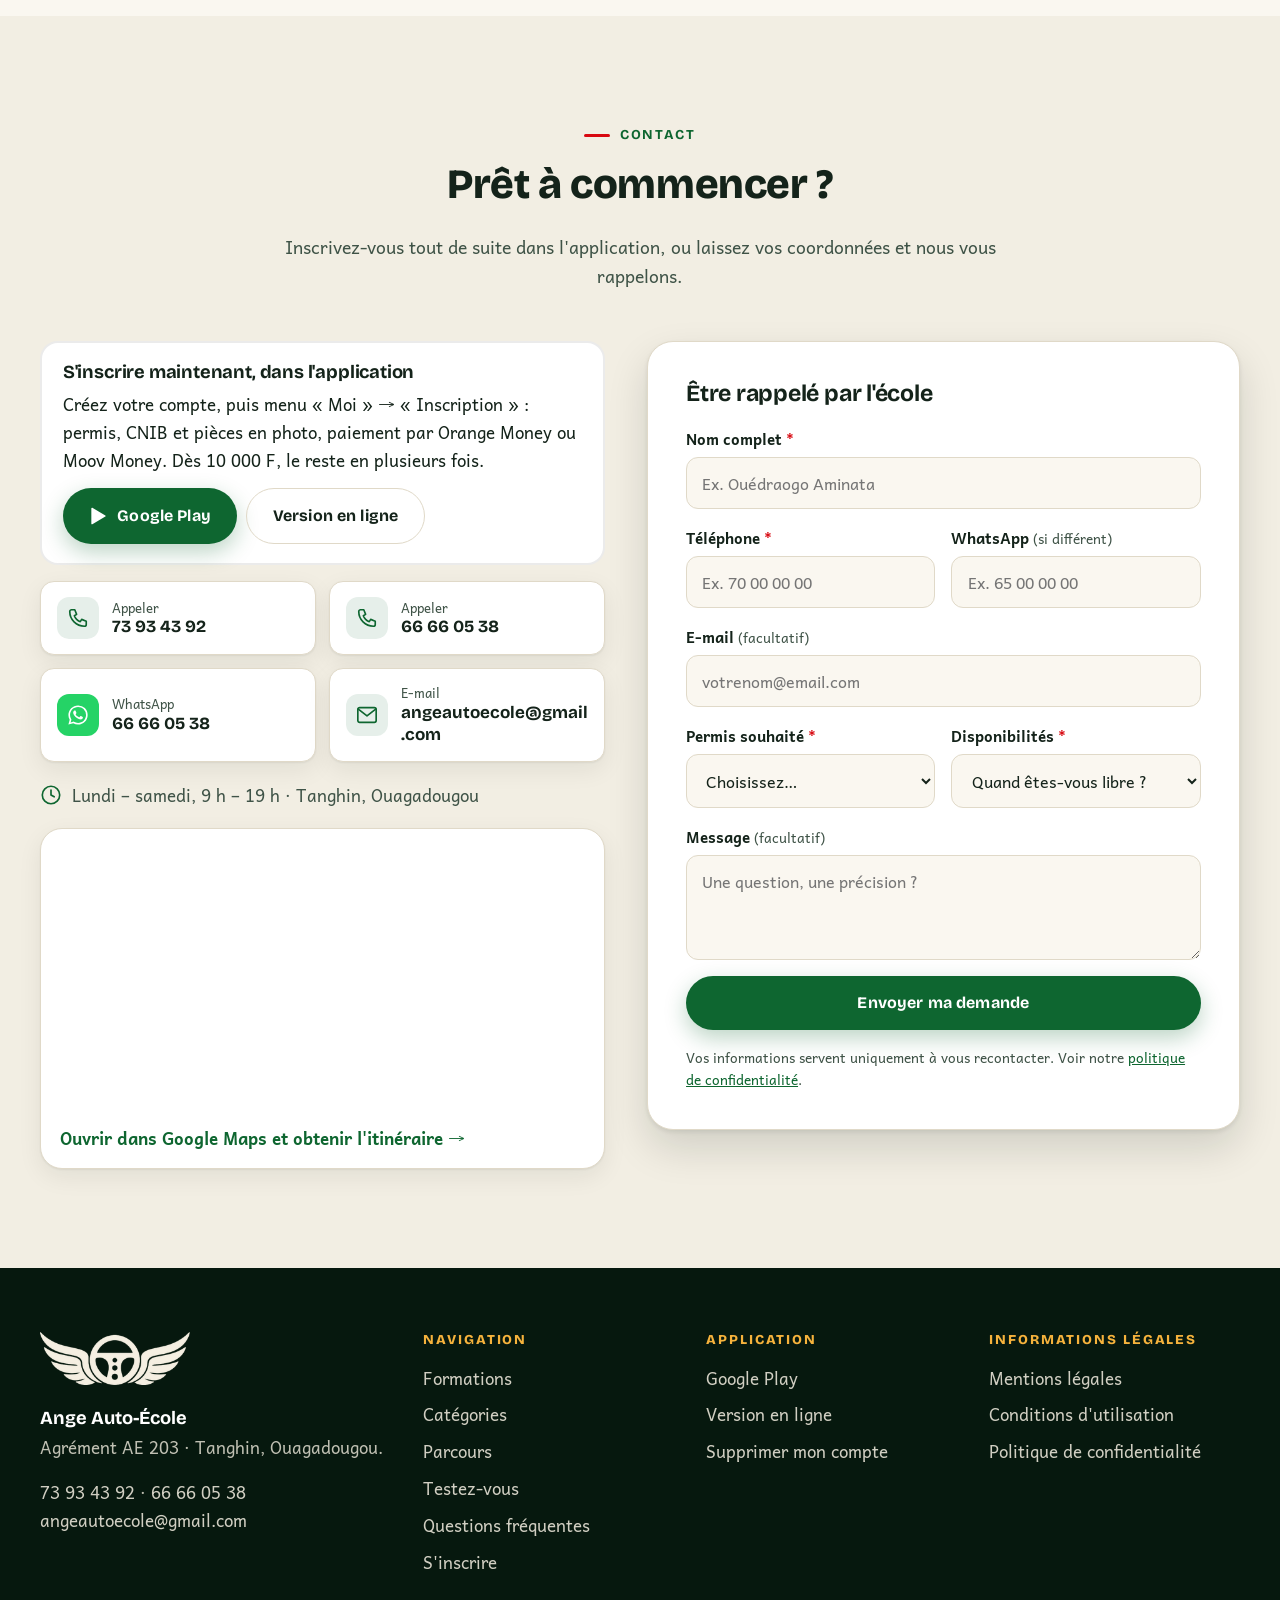
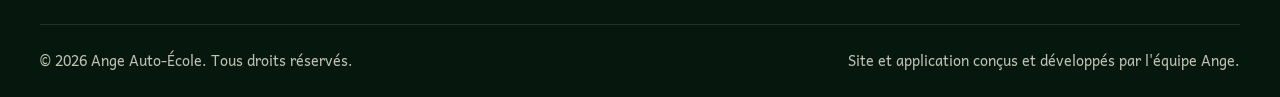
==== commit 9e30f381: "Retire les marques de conflit laissees par le commit precedent Accueil et page merci : textes de l'i" ====
--- a/index.html
+++ b/index.html
@@ -126,13 +126,8 @@
                 </h1>
                 <p class="hero__texte">Code de la route et conduite pour les permis A1, A, B1, B et C. Des moniteurs qui vous suivent, un terrain d'entraînement et une application de révision incluse.</p>
                 <div class="hero__actions">
-<<<<<<< HEAD
-                    <a class="bouton bouton--or" href="#contact">Je me pré-inscris</a>
+                    <a class="bouton bouton--or" href="#contact">Je m'inscris en ligne</a>
                     <a class="bouton bouton--verre" href="https://wa.me/22666660538?text=Bonjour%2C%20je%20souhaite%20des%20informations%20sur%20les%20formations%20d%27Ange%20Auto-%C3%89cole." target="_blank" rel="noopener">
-=======
-                    <a class="bouton bouton--or" href="#contact">Je m'inscris en ligne</a>
-                    <a class="bouton bouton--verre" href="https://wa.me/22669563072?text=Bonjour%2C%20je%20souhaite%20des%20informations%20sur%20les%20formations%20d%27Ange%20Auto-%C3%89cole." target="_blank" rel="noopener">
->>>>>>> 5a1905d (Inscription et paiement en ligne mis en avant, demandes de rappel vers l'ecole)
                         <svg class="icone" aria-hidden="true"><use href="#i-whatsapp"></use></svg>
                         Écrire sur WhatsApp
                     </a>
